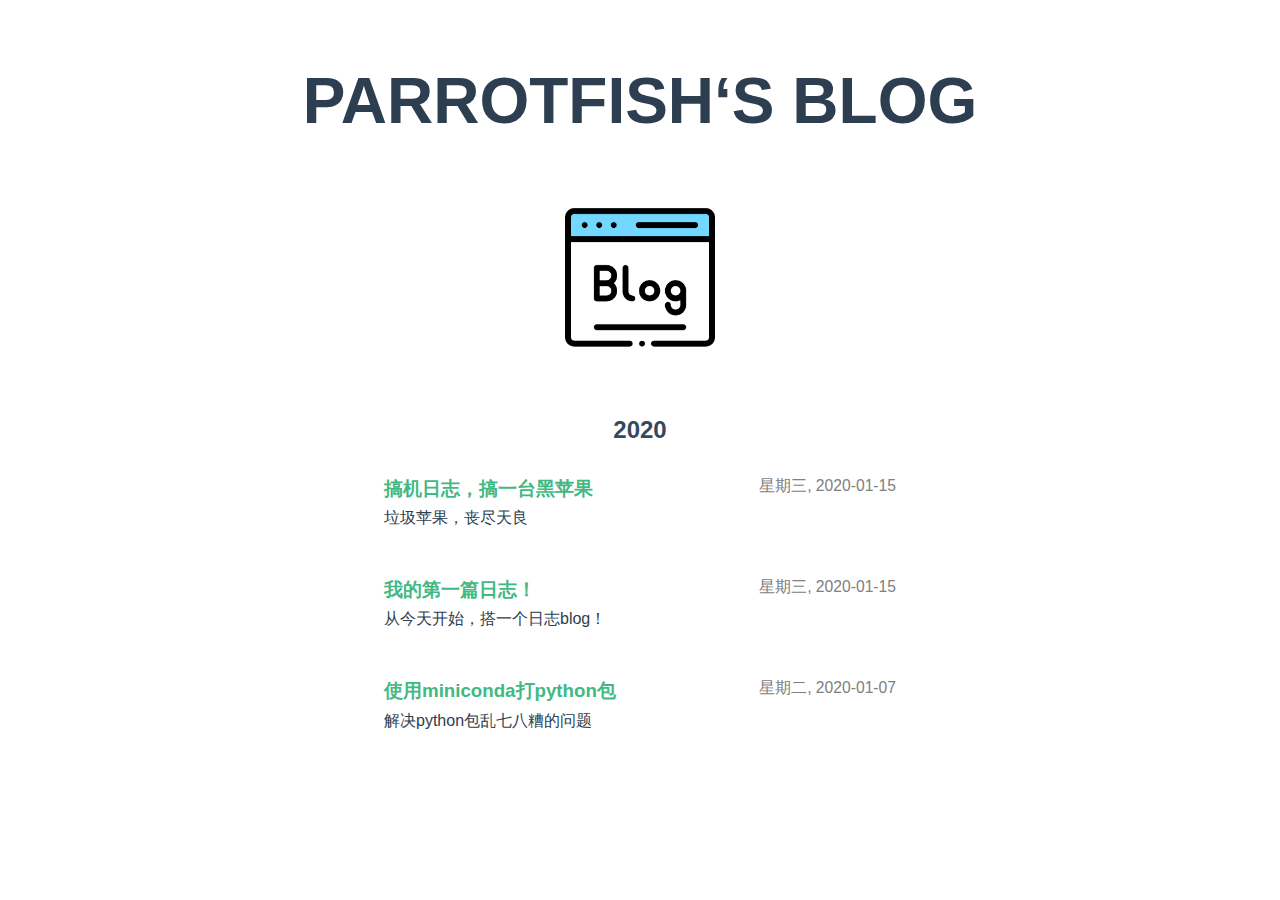
==== index.html @ 644342bc "2020年 1月15日 星期三 17时35分19秒 CST" ====
<!DOCTYPE html><html lang=en><head><meta charset=utf-8><meta http-equiv=X-UA-Compatible content="IE=edge"><meta name=viewport content="width=device-width,initial-scale=1"><link rel=icon href=/blog.ico><title>Parrotfish's Blog</title><link href=/css/chunk-c985d346.db55e287.css rel=prefetch><link href=/js/chunk-2d0c7ce7.fc2d3942.js rel=prefetch><link href=/js/chunk-2d0dd82c.a249e548.js rel=prefetch><link href=/js/chunk-2d0e883d.da843489.js rel=prefetch><link href=/js/chunk-2d21d51d.690c764e.js rel=prefetch><link href=/js/chunk-2d221893.ebcb8c71.js rel=prefetch><link href=/js/chunk-c985d346.768cdbd0.js rel=prefetch><link href=/css/app.f388568f.css rel=preload as=style><link href=/js/app.3af78e24.js rel=preload as=script><link href=/js/chunk-vendors.b407d547.js rel=preload as=script><link href=/css/app.f388568f.css rel=stylesheet></head><body><noscript><strong>We're sorry but Parrotfish's Blog doesn't work properly without JavaScript enabled. Please enable it to continue.</strong></noscript><div id=app></div><script src=/js/chunk-vendors.b407d547.js></script><script src=/js/app.3af78e24.js></script></body></html>
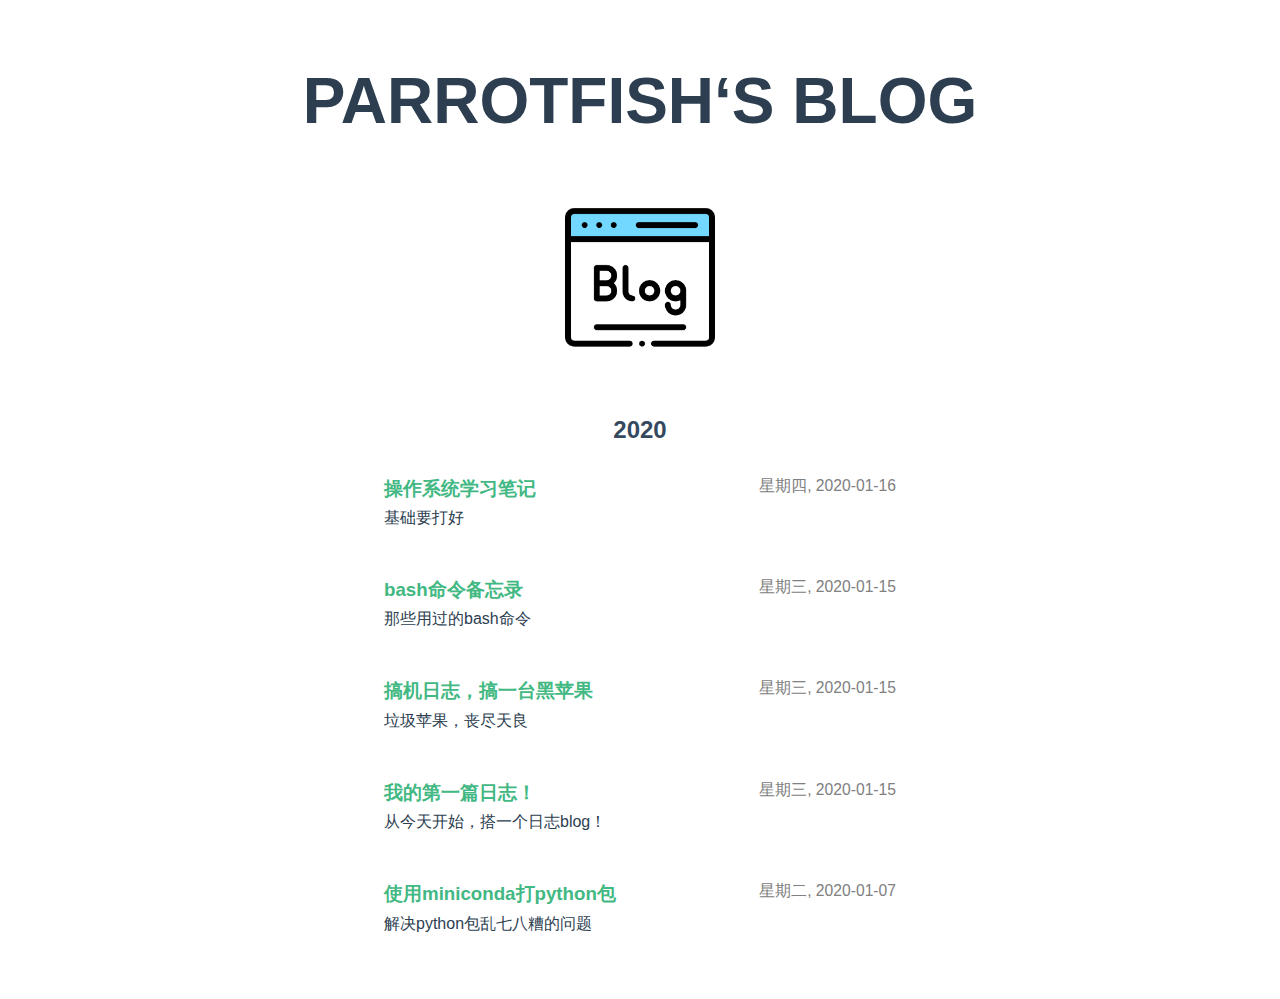
==== commit 71994682: "2020年 1月17日 星期五 17时14分49秒 CST" ====
--- a/index.html
+++ b/index.html
@@ -1 +1 @@
-<!DOCTYPE html><html lang=en><head><meta charset=utf-8><meta http-equiv=X-UA-Compatible content="IE=edge"><meta name=viewport content="width=device-width,initial-scale=1"><link rel=icon href=/blog.ico><title>Parrotfish's Blog</title><link href=/css/chunk-c985d346.db55e287.css rel=prefetch><link href=/js/chunk-2d0c7ce7.fc2d3942.js rel=prefetch><link href=/js/chunk-2d0dd82c.a249e548.js rel=prefetch><link href=/js/chunk-2d0e883d.da843489.js rel=prefetch><link href=/js/chunk-2d21d51d.690c764e.js rel=prefetch><link href=/js/chunk-2d221893.ebcb8c71.js rel=prefetch><link href=/js/chunk-c985d346.768cdbd0.js rel=prefetch><link href=/css/app.f388568f.css rel=preload as=style><link href=/js/app.3af78e24.js rel=preload as=script><link href=/js/chunk-vendors.b407d547.js rel=preload as=script><link href=/css/app.f388568f.css rel=stylesheet></head><body><noscript><strong>We're sorry but Parrotfish's Blog doesn't work properly without JavaScript enabled. Please enable it to continue.</strong></noscript><div id=app></div><script src=/js/chunk-vendors.b407d547.js></script><script src=/js/app.3af78e24.js></script></body></html>+<!DOCTYPE html><html lang=en><head><meta charset=utf-8><meta http-equiv=X-UA-Compatible content="IE=edge"><meta name=viewport content="width=device-width,initial-scale=1"><link rel=icon href=/blog.ico><title>Parrotfish's Blog</title><link href=/css/chunk-2e3caaec.80859327.css rel=prefetch><link href=/js/chunk-2d0a3547.c153146a.js rel=prefetch><link href=/js/chunk-2d0a3715.0d977778.js rel=prefetch><link href=/js/chunk-2d0b6850.1d497f29.js rel=prefetch><link href=/js/chunk-2d0dd82c.a249e548.js rel=prefetch><link href=/js/chunk-2d0e883d.da843489.js rel=prefetch><link href=/js/chunk-2d0e8fd4.905d0493.js rel=prefetch><link href=/js/chunk-2d0e9366.ab9376ed.js rel=prefetch><link href=/js/chunk-2d207bd4.ec9c6afd.js rel=prefetch><link href=/js/chunk-2e3caaec.8a81c3ec.js rel=prefetch><link href=/css/app.b6dd8974.css rel=preload as=style><link href=/js/app.1786181a.js rel=preload as=script><link href=/js/chunk-vendors.b407d547.js rel=preload as=script><link href=/css/app.b6dd8974.css rel=stylesheet></head><body><noscript><strong>We're sorry but Parrotfish's Blog doesn't work properly without JavaScript enabled. Please enable it to continue.</strong></noscript><div id=app></div><script src=/js/chunk-vendors.b407d547.js></script><script src=/js/app.1786181a.js></script></body></html>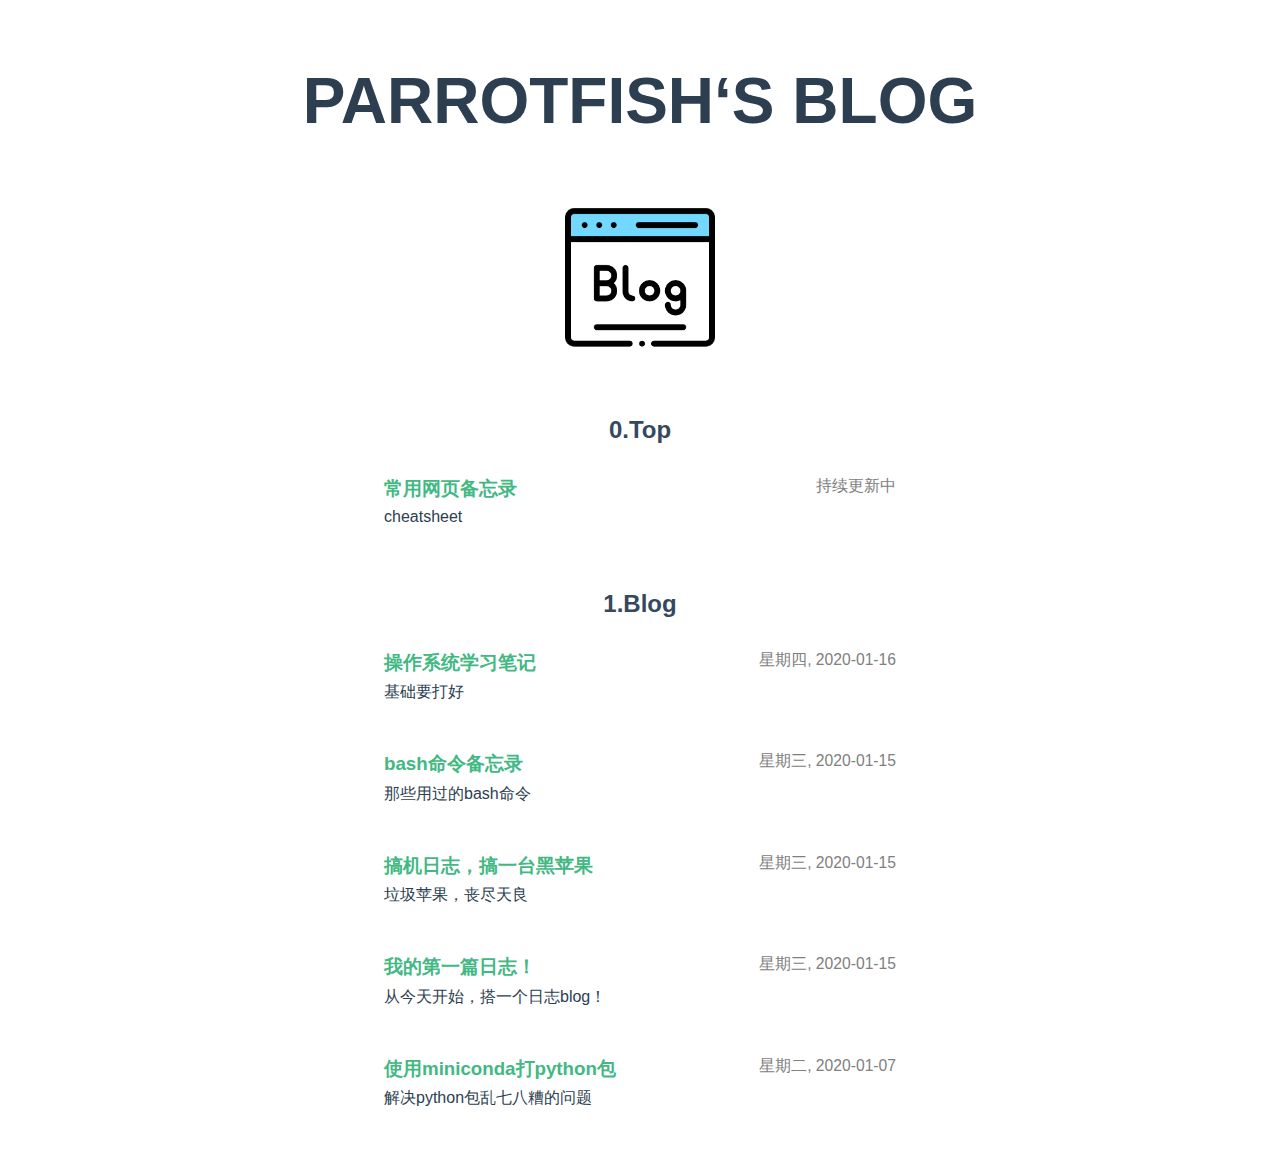
==== commit 4379cc93: "2020年 2月25日 星期二 12时33分52秒 CST" ====
--- a/index.html
+++ b/index.html
@@ -1 +1 @@
-<!DOCTYPE html><html lang=en><head><meta charset=utf-8><meta http-equiv=X-UA-Compatible content="IE=edge"><meta name=viewport content="width=device-width,initial-scale=1"><link rel=icon href=/blog.ico><title>Parrotfish's Blog</title><link href=/css/chunk-2e3caaec.80859327.css rel=prefetch><link href=/js/chunk-2d0a3547.c153146a.js rel=prefetch><link href=/js/chunk-2d0a3715.0d977778.js rel=prefetch><link href=/js/chunk-2d0b6850.1d497f29.js rel=prefetch><link href=/js/chunk-2d0dd82c.a249e548.js rel=prefetch><link href=/js/chunk-2d0e883d.da843489.js rel=prefetch><link href=/js/chunk-2d0e8fd4.905d0493.js rel=prefetch><link href=/js/chunk-2d0e9366.ab9376ed.js rel=prefetch><link href=/js/chunk-2d207bd4.ec9c6afd.js rel=prefetch><link href=/js/chunk-2e3caaec.8a81c3ec.js rel=prefetch><link href=/css/app.b6dd8974.css rel=preload as=style><link href=/js/app.1786181a.js rel=preload as=script><link href=/js/chunk-vendors.b407d547.js rel=preload as=script><link href=/css/app.b6dd8974.css rel=stylesheet></head><body><noscript><strong>We're sorry but Parrotfish's Blog doesn't work properly without JavaScript enabled. Please enable it to continue.</strong></noscript><div id=app></div><script src=/js/chunk-vendors.b407d547.js></script><script src=/js/app.1786181a.js></script></body></html>+<!DOCTYPE html><html lang=en><head><meta charset=utf-8><meta http-equiv=X-UA-Compatible content="IE=edge"><meta name=viewport content="width=device-width,initial-scale=1"><link rel=icon href=/blog.ico><title>Parrotfish's Blog</title><link href=/css/chunk-2e3caaec.80859327.css rel=prefetch><link href=/js/chunk-2d0af2a9.95899ca1.js rel=prefetch><link href=/js/chunk-2d0bd5d6.354a88e6.js rel=prefetch><link href=/js/chunk-2d0c53d8.cb859688.js rel=prefetch><link href=/js/chunk-2d0cf90f.548b7e4c.js rel=prefetch><link href=/js/chunk-2d0d5c0e.e6b2249a.js rel=prefetch><link href=/js/chunk-2d0d8038.ad37e438.js rel=prefetch><link href=/js/chunk-2d0dd82c.a249e548.js rel=prefetch><link href=/js/chunk-2d0e23a2.7f76529d.js rel=prefetch><link href=/js/chunk-2d20746e.0d3d5aa2.js rel=prefetch><link href=/js/chunk-2d2102f9.c8008d45.js rel=prefetch><link href=/js/chunk-2d212f3a.b4bd2587.js rel=prefetch><link href=/js/chunk-2d2244a7.a4195b71.js rel=prefetch><link href=/js/chunk-2e3caaec.8a81c3ec.js rel=prefetch><link href=/css/app.8a4755d4.css rel=preload as=style><link href=/js/app.607c4315.js rel=preload as=script><link href=/js/chunk-vendors.b407d547.js rel=preload as=script><link href=/css/app.8a4755d4.css rel=stylesheet></head><body><noscript><strong>We're sorry but Parrotfish's Blog doesn't work properly without JavaScript enabled. Please enable it to continue.</strong></noscript><div id=app></div><script src=/js/chunk-vendors.b407d547.js></script><script src=/js/app.607c4315.js></script></body></html>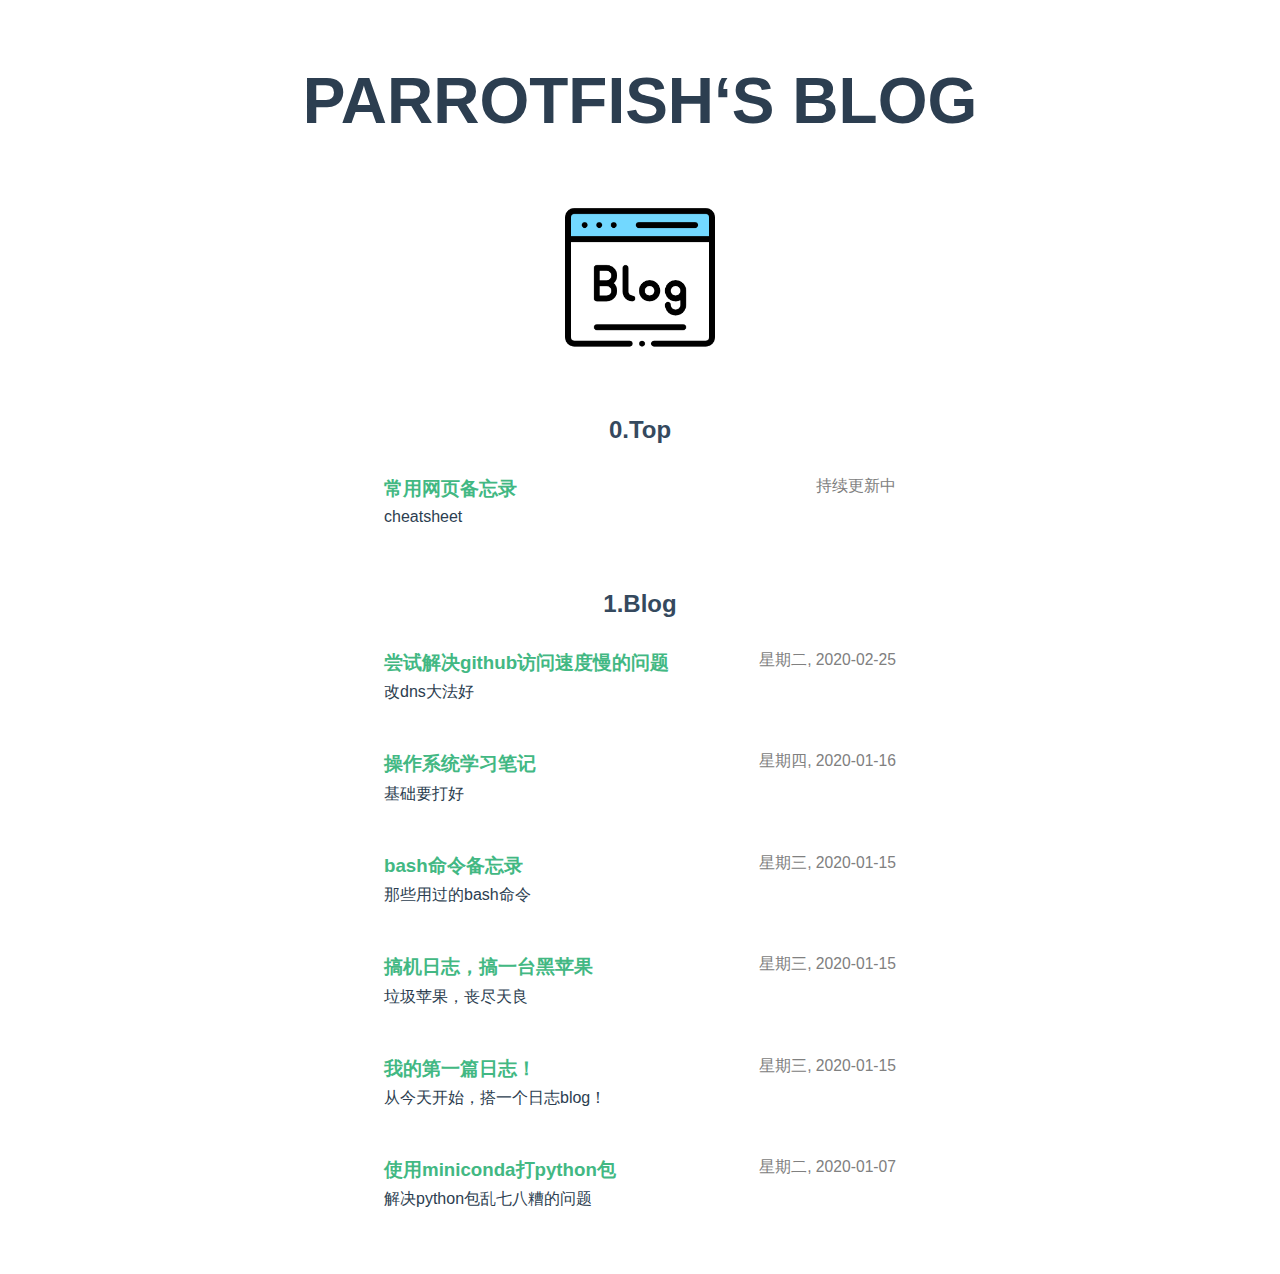
==== commit b1c35793: "2020年 2月25日 星期二 18时27分55秒 CST" ====
--- a/index.html
+++ b/index.html
@@ -1 +1 @@
-<!DOCTYPE html><html lang=en><head><meta charset=utf-8><meta http-equiv=X-UA-Compatible content="IE=edge"><meta name=viewport content="width=device-width,initial-scale=1"><link rel=icon href=/blog.ico><title>Parrotfish's Blog</title><link href=/css/chunk-2e3caaec.80859327.css rel=prefetch><link href=/js/chunk-2d0af2a9.95899ca1.js rel=prefetch><link href=/js/chunk-2d0bd5d6.354a88e6.js rel=prefetch><link href=/js/chunk-2d0c53d8.cb859688.js rel=prefetch><link href=/js/chunk-2d0cf90f.548b7e4c.js rel=prefetch><link href=/js/chunk-2d0d5c0e.e6b2249a.js rel=prefetch><link href=/js/chunk-2d0d8038.ad37e438.js rel=prefetch><link href=/js/chunk-2d0dd82c.a249e548.js rel=prefetch><link href=/js/chunk-2d0e23a2.7f76529d.js rel=prefetch><link href=/js/chunk-2d20746e.0d3d5aa2.js rel=prefetch><link href=/js/chunk-2d2102f9.c8008d45.js rel=prefetch><link href=/js/chunk-2d212f3a.b4bd2587.js rel=prefetch><link href=/js/chunk-2d2244a7.a4195b71.js rel=prefetch><link href=/js/chunk-2e3caaec.8a81c3ec.js rel=prefetch><link href=/css/app.8a4755d4.css rel=preload as=style><link href=/js/app.607c4315.js rel=preload as=script><link href=/js/chunk-vendors.b407d547.js rel=preload as=script><link href=/css/app.8a4755d4.css rel=stylesheet></head><body><noscript><strong>We're sorry but Parrotfish's Blog doesn't work properly without JavaScript enabled. Please enable it to continue.</strong></noscript><div id=app></div><script src=/js/chunk-vendors.b407d547.js></script><script src=/js/app.607c4315.js></script></body></html>+<!DOCTYPE html><html lang=en><head><meta charset=utf-8><meta http-equiv=X-UA-Compatible content="IE=edge"><meta name=viewport content="width=device-width,initial-scale=1"><link rel=icon href=/blog.ico><title>Parrotfish's Blog</title><link href=/css/chunk-2e3caaec.80859327.css rel=prefetch><link href=/js/chunk-2d0af2a9.95899ca1.js rel=prefetch><link href=/js/chunk-2d0bd5d6.7a588ad7.js rel=prefetch><link href=/js/chunk-2d0c53d8.cb859688.js rel=prefetch><link href=/js/chunk-2d0cf90f.548b7e4c.js rel=prefetch><link href=/js/chunk-2d0d5c0e.e6b2249a.js rel=prefetch><link href=/js/chunk-2d0d8038.ad37e438.js rel=prefetch><link href=/js/chunk-2d0dd82c.a249e548.js rel=prefetch><link href=/js/chunk-2d0e23a2.7f76529d.js rel=prefetch><link href=/js/chunk-2d20746e.0d3d5aa2.js rel=prefetch><link href=/js/chunk-2d2102f9.c8008d45.js rel=prefetch><link href=/js/chunk-2d21083e.15603641.js rel=prefetch><link href=/js/chunk-2d212f3a.b4bd2587.js rel=prefetch><link href=/js/chunk-2d2244a7.a4195b71.js rel=prefetch><link href=/js/chunk-2e3caaec.8a81c3ec.js rel=prefetch><link href=/css/app.8a4755d4.css rel=preload as=style><link href=/js/app.3b9f2fc5.js rel=preload as=script><link href=/js/chunk-vendors.b407d547.js rel=preload as=script><link href=/css/app.8a4755d4.css rel=stylesheet></head><body><noscript><strong>We're sorry but Parrotfish's Blog doesn't work properly without JavaScript enabled. Please enable it to continue.</strong></noscript><div id=app></div><script src=/js/chunk-vendors.b407d547.js></script><script src=/js/app.3b9f2fc5.js></script></body></html>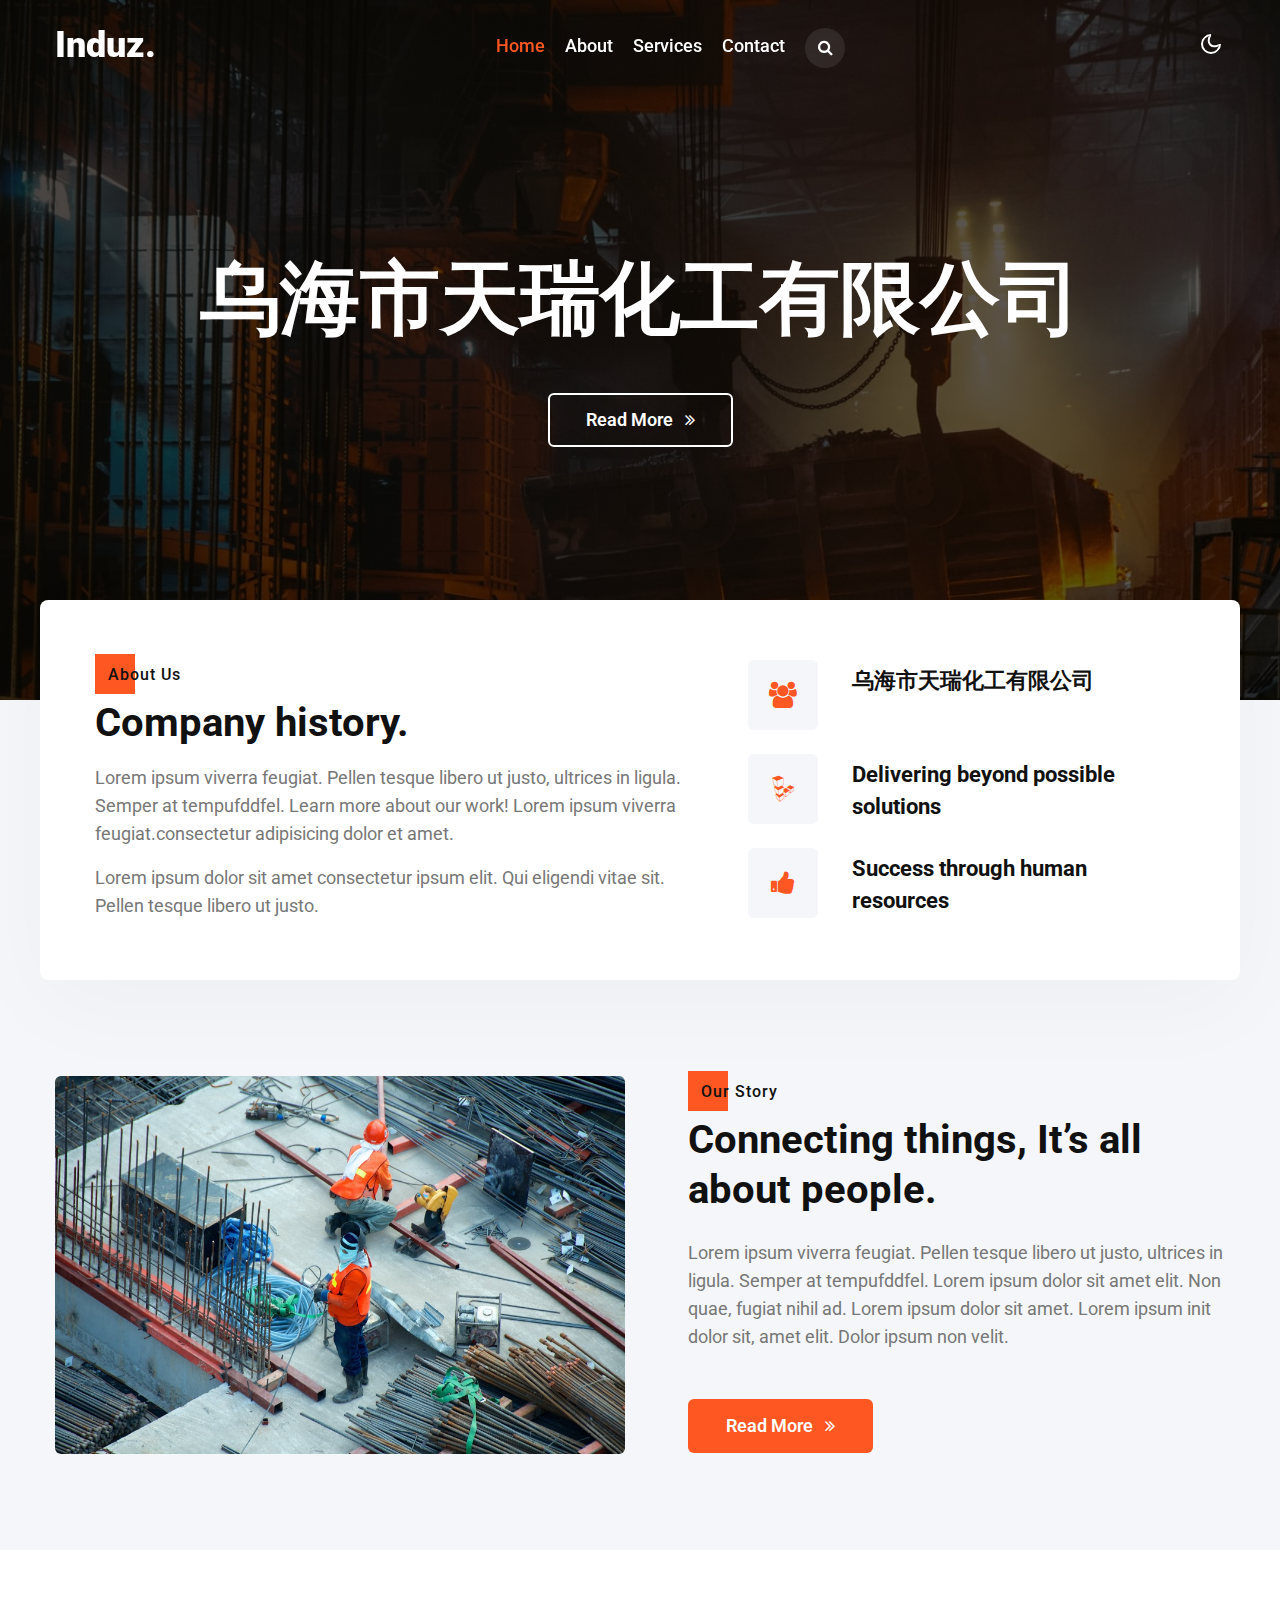
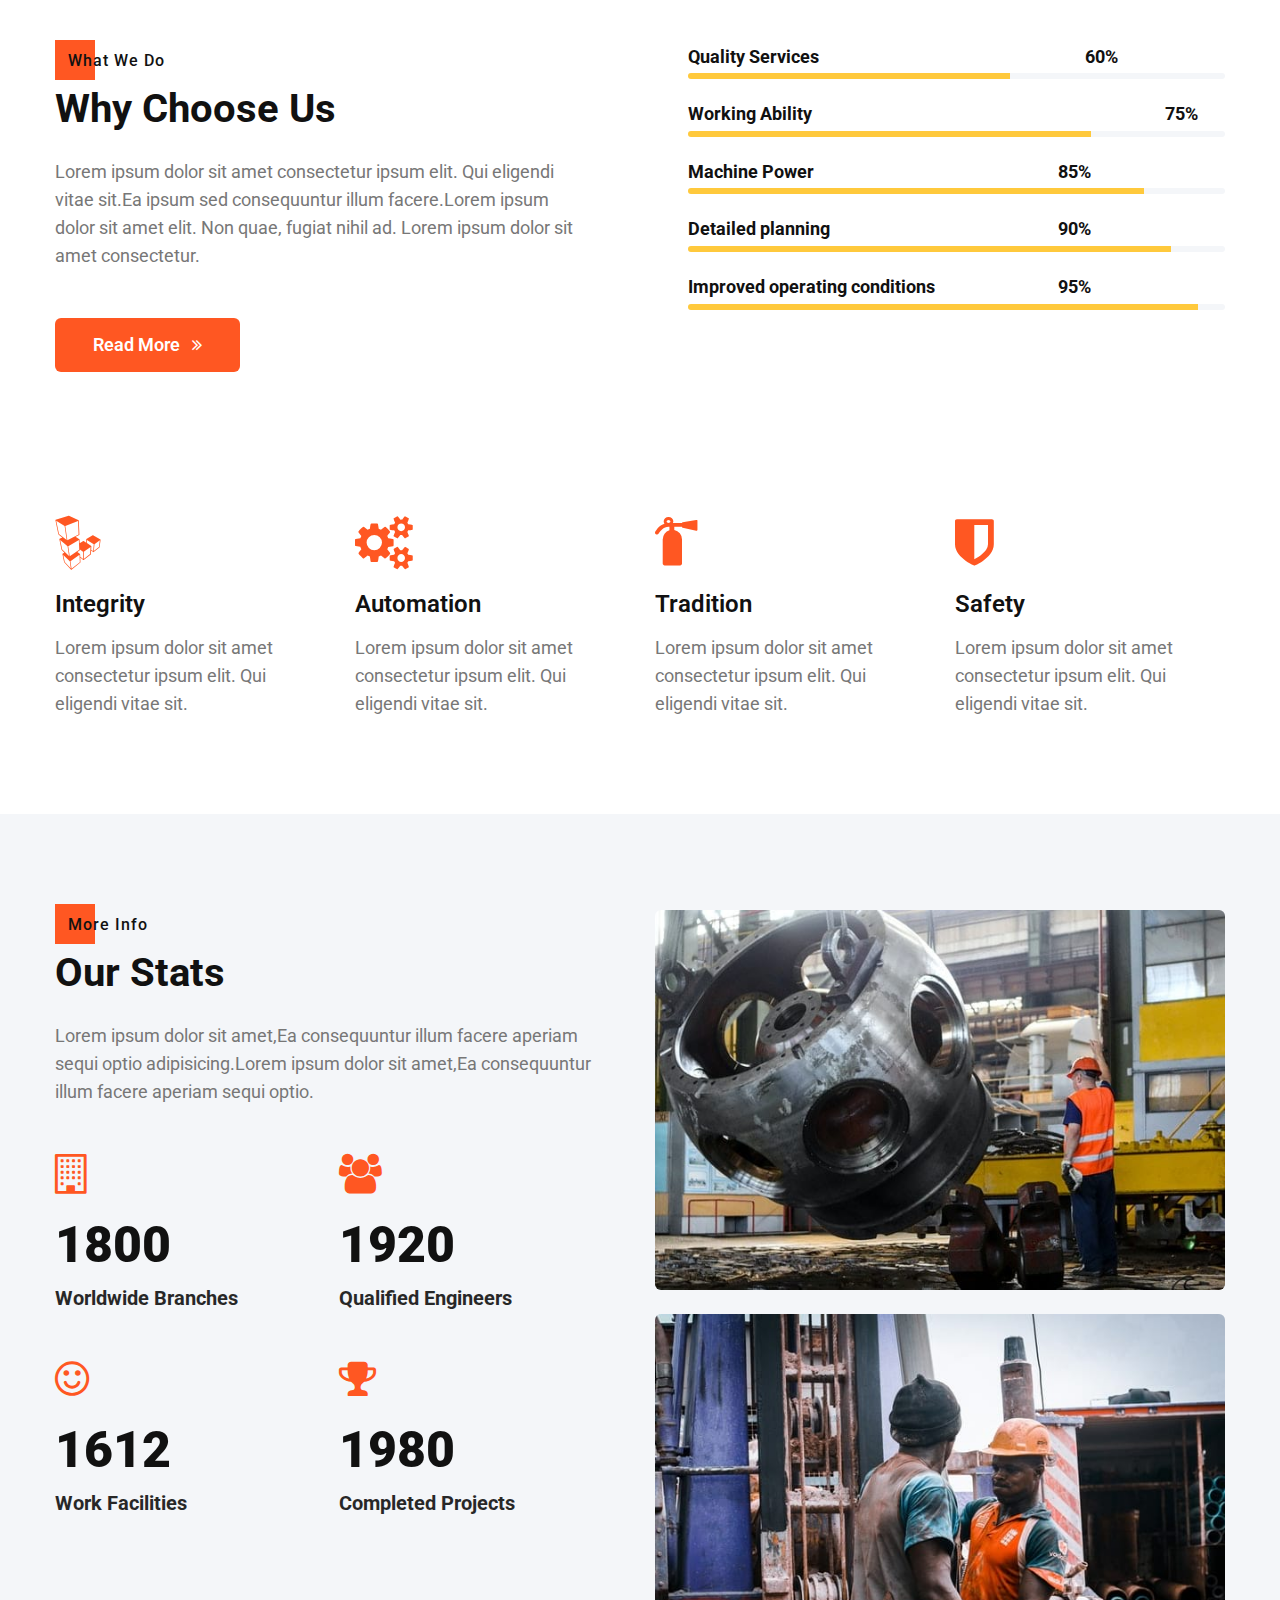
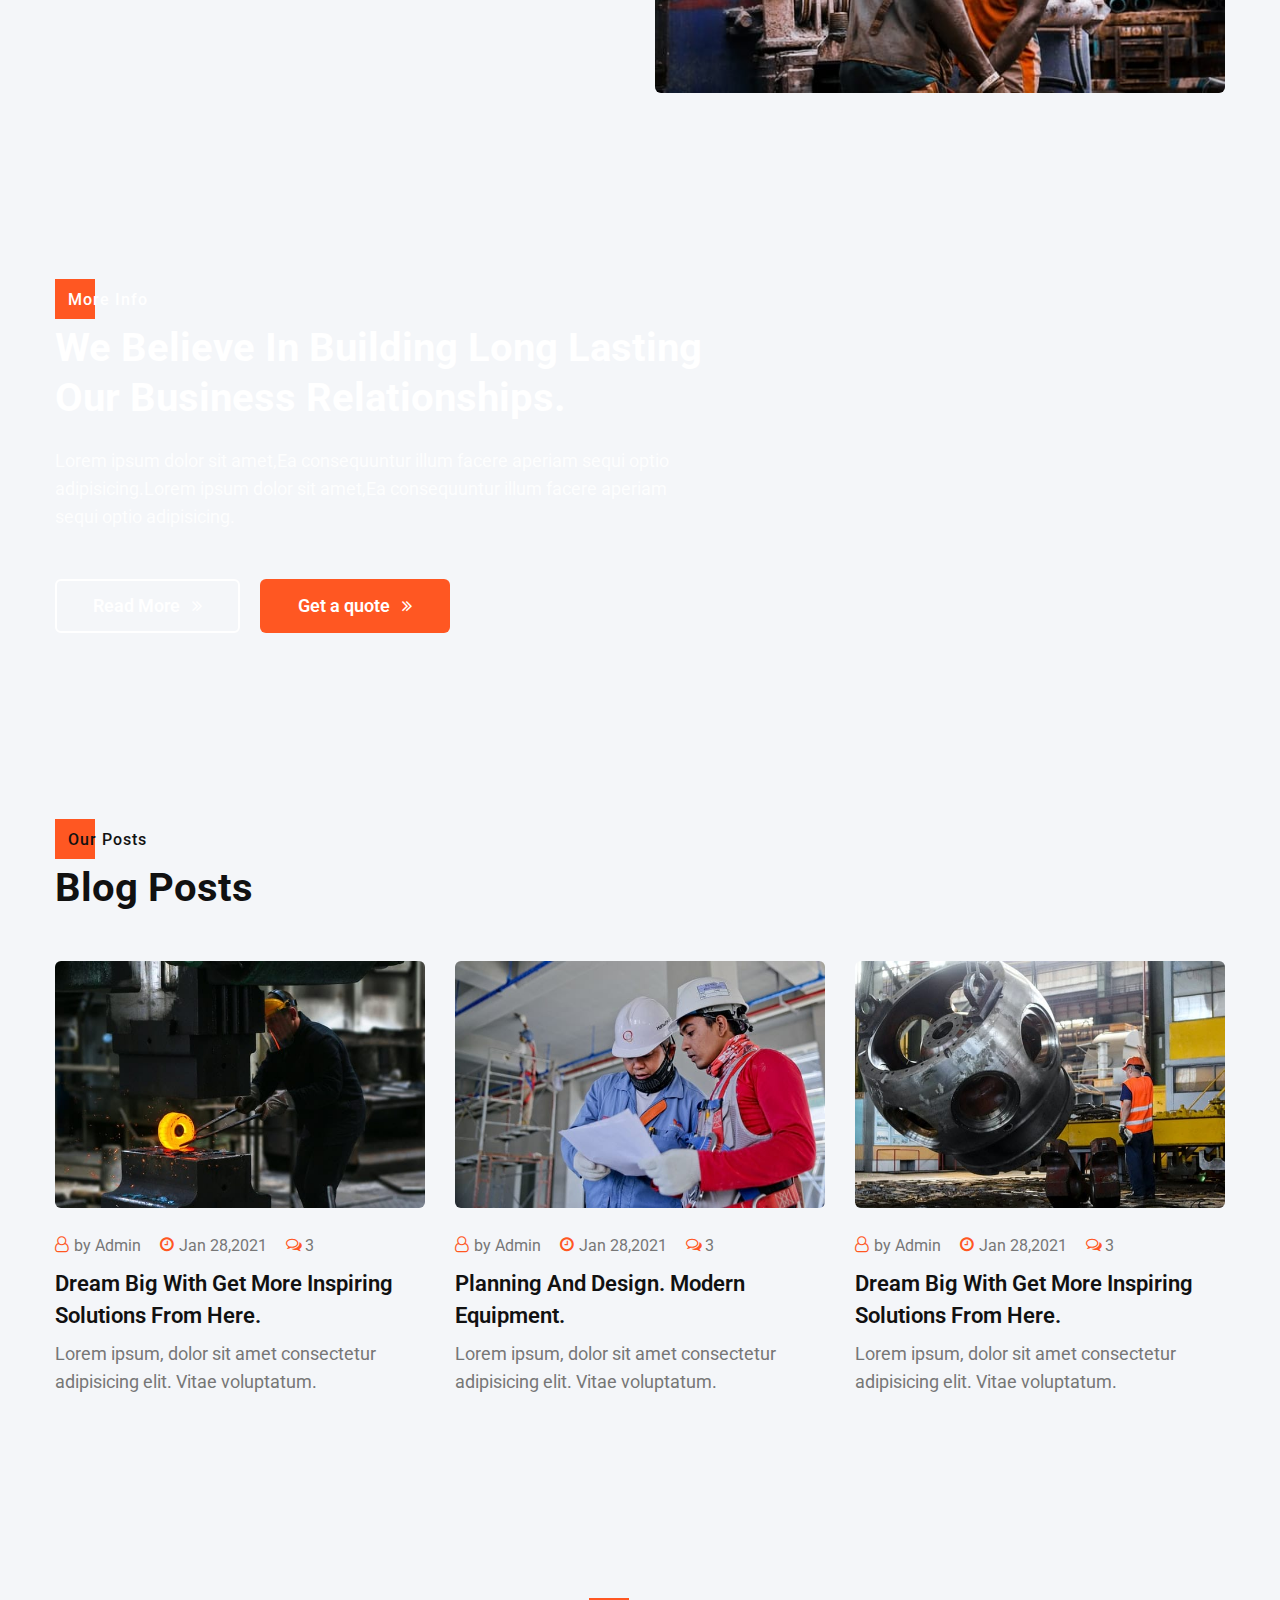
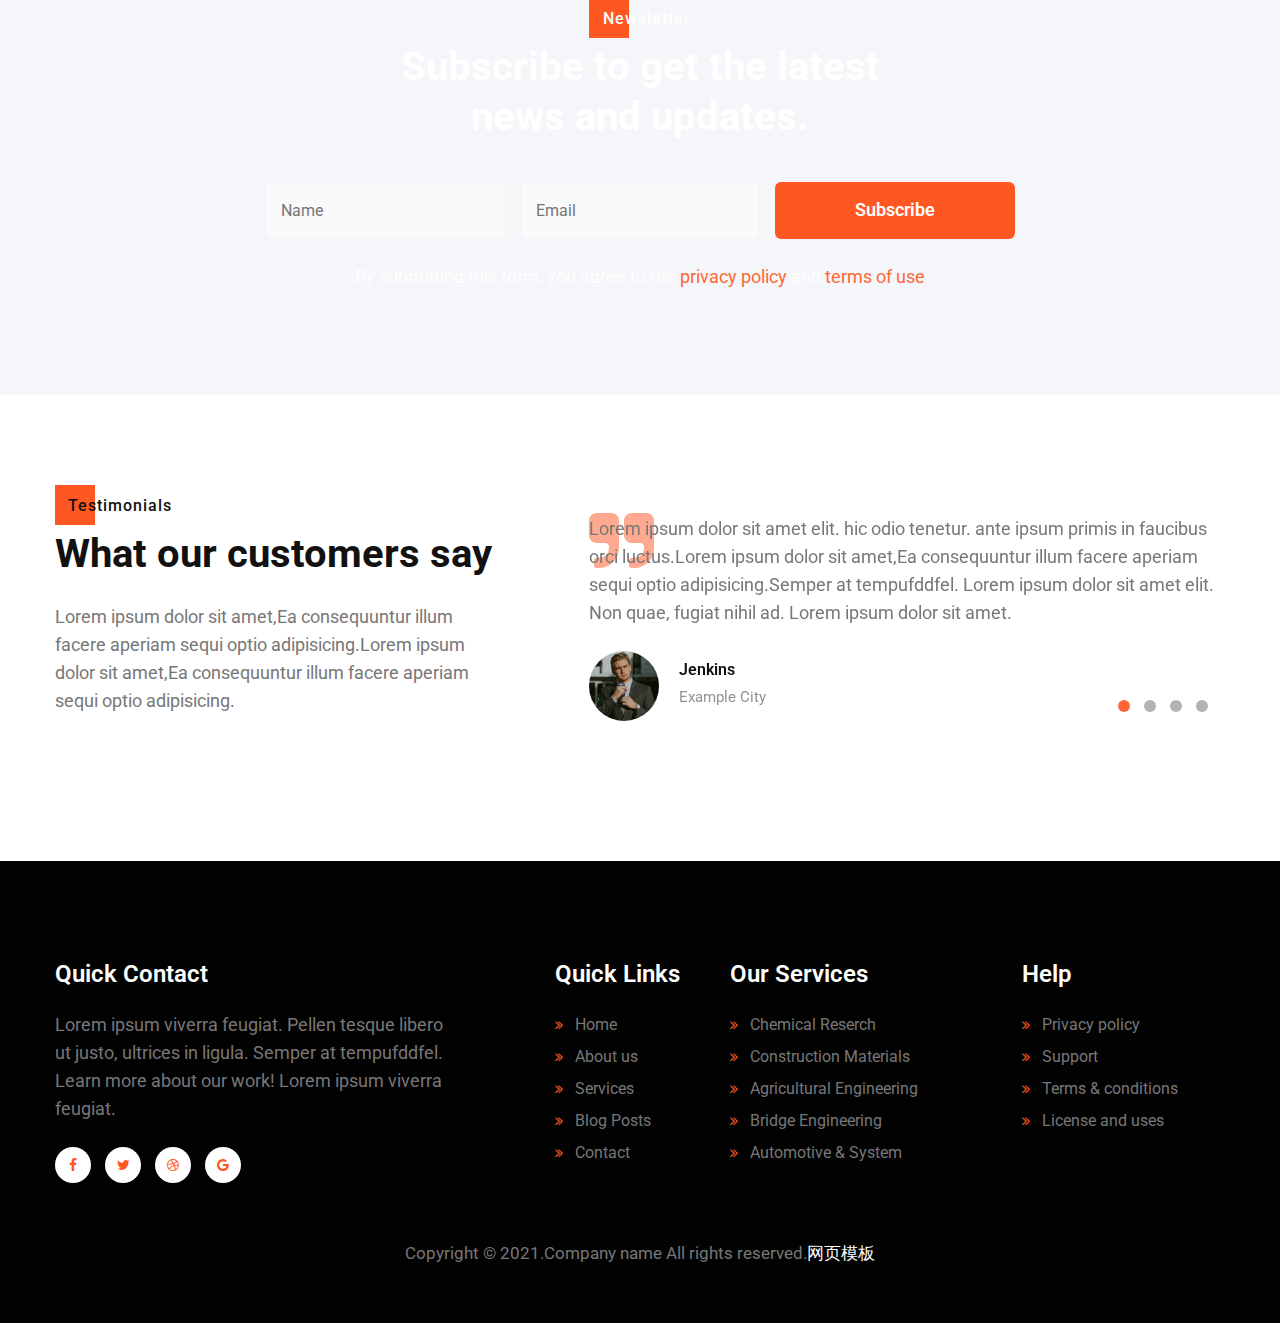
==== commit 79930643: "change to company's into" ====
--- a/index.html
+++ b/index.html
@@ -1 +1,800 @@
-<!DOCTYPE html><html lang=en><head><meta charset=utf-8><meta http-equiv=X-UA-Compatible content="IE=edge"><meta name=viewport content="width=device-width,initial-scale=1"><link rel=icon href=/blog.ico><title>Parrotfish's Blog</title><link href=/css/chunk-2e3caaec.80859327.css rel=prefetch><link href=/js/chunk-2d0af2a9.95899ca1.js rel=prefetch><link href=/js/chunk-2d0bd5d6.7a588ad7.js rel=prefetch><link href=/js/chunk-2d0c53d8.cb859688.js rel=prefetch><link href=/js/chunk-2d0cf90f.548b7e4c.js rel=prefetch><link href=/js/chunk-2d0d5c0e.e6b2249a.js rel=prefetch><link href=/js/chunk-2d0d8038.ad37e438.js rel=prefetch><link href=/js/chunk-2d0dd82c.a249e548.js rel=prefetch><link href=/js/chunk-2d0e23a2.7f76529d.js rel=prefetch><link href=/js/chunk-2d20746e.0d3d5aa2.js rel=prefetch><link href=/js/chunk-2d2102f9.c8008d45.js rel=prefetch><link href=/js/chunk-2d21083e.15603641.js rel=prefetch><link href=/js/chunk-2d212f3a.b4bd2587.js rel=prefetch><link href=/js/chunk-2d2244a7.a4195b71.js rel=prefetch><link href=/js/chunk-2e3caaec.8a81c3ec.js rel=prefetch><link href=/css/app.8a4755d4.css rel=preload as=style><link href=/js/app.3b9f2fc5.js rel=preload as=script><link href=/js/chunk-vendors.b407d547.js rel=preload as=script><link href=/css/app.8a4755d4.css rel=stylesheet></head><body><noscript><strong>We're sorry but Parrotfish's Blog doesn't work properly without JavaScript enabled. Please enable it to continue.</strong></noscript><div id=app></div><script src=/js/chunk-vendors.b407d547.js></script><script src=/js/app.3b9f2fc5.js></script></body></html>+<!doctype html>
+<html lang="zxx">
+
+<head>
+  <!-- Required meta tags -->
+  <meta charset="utf-8">
+  <meta name="viewport" content="width=device-width, initial-scale=1, shrink-to-fit=no">
+  <meta name="keywords"
+    content="Induz Responsive web template, Bootstrap Web Templates, Android Compatible web template, Smartphone Compatible web template, free webdesigns for Nokia, Samsung, LG, SonyEricsson, Motorola web design" />
+  <title>Induz an Industrial Category Bootstrap Responsive Web Template | Home</title>
+  <link href="http://fonts.googleapis.com/css2?family=Roboto:ital,wght@0,400;0,500;0,700;0,900;1,400&display=swap"
+    rel="stylesheet">
+  <!-- Template CSS -->
+  <link rel="stylesheet" href="assets/css/style-starter.css">
+</head>
+
+<body>
+  <div class="header-w3l">
+    <!--header-->
+    <header id="site-header" class="header-w3l fixed-top">
+      <div class="container">
+        <nav class="navbar navbar-expand-lg stroke">
+          <a class="navbar-brand" href="index.html">
+            Induz.
+          </a>
+          <!-- if logo is image enable this   
+            <a class="navbar-brand" href="#index.html">
+                <img src="image-path" alt="Your logo" title="Your logo" style="height:35px;" />
+            </a> -->
+          <button class="navbar-toggler  collapsed bg-gradient" type="button" data-toggle="collapse"
+            data-target="#navbarTogglerDemo02" aria-controls="navbarTogglerDemo02" aria-expanded="false"
+            aria-label="Toggle navigation">
+            <span class="navbar-toggler-icon fa icon-expand fa-bars"></span>
+            <span class="navbar-toggler-icon fa icon-close fa-times"></span>
+            </span>
+          </button>
+
+          <div class="collapse navbar-collapse" id="navbarTogglerDemo02">
+            <ul class="navbar-nav mx-lg-auto">
+              <li class="nav-item active">
+                <a class="nav-link" href="index.html">Home</a>
+              </li>
+              <li class="nav-item">
+                <a class="nav-link" href="about.html">About</a>
+              </li>
+              <li class="nav-item">
+                <a class="nav-link" href="services.html">Services</a>
+              </li>
+             
+              <li class="nav-item">
+                <a class="nav-link" href="contact.html">Contact</a>
+              </li>
+              <li class="nav-item mr-lg-3 mr-4" title="Search"><a href="#search" class="search-btn">
+                  <span class="fa fa-search" aria-hidden="true"></span></a></li>
+              <!--/search-right-->
+              <!-- search popup -->
+              <div id="search" class="pop-overlay">
+                <div class="popup">
+                  <form action="#" method="GET" class="w3l-hnyform d-sm-flex">
+                    <input type="search" placeholder="Search.." name="search" required="required" autofocus>
+                    <button type="submit">Search</button>
+                    <a class="close" href="#url">&times;</a>
+                  </form>
+                </div>
+              </div>
+              <!-- /search popup -->
+              <!--//search-right-->
+
+            </ul>
+
+          </div>
+          <!-- toggle switch for light and dark theme -->
+          <div class="mobile-position">
+            <nav class="navigation">
+              <div class="theme-switch-wrapper">
+                <label class="theme-switch" for="checkbox">
+                  <input type="checkbox" id="checkbox">
+                  <div class="mode-container">
+                    <i class="gg-sun"></i>
+                    <i class="gg-moon"></i>
+                  </div>
+                </label>
+              </div>
+            </nav>
+          </div>
+          <!-- //toggle switch for light and dark theme -->
+        </nav>
+      </div>
+    </header>
+  </div>
+  <!-- //header -->
+  <!--/w3l-banner-content-->
+  <div class="banner-w3l-main">
+    <div class="w3l-banner-content">
+      <div class="container">
+        <div class="bannerhny-info text-center">
+          <h3 class="">乌海市天瑞化工有限公司</h3>
+          <a class="btn btn-style btn-white mt-sm-5 mt-4" href="about.html">
+            Read More <span class="fa fa-angle-double-right ml-2" aria-hidden="true"></span></a>
+        </div>
+      </div>
+    </div>
+
+  </div>
+  <!--//w3l-banner-content-->
+  <!--/w3l-upper-sec-->
+  <section class="w3l-upper-sec">
+    <div class="container">
+      <div class="row upper-sec-grids">
+        <div class="col-lg-7 upper-sec-grids-left pr-lg-5">
+          <h6 class="title-subhny mb-2"><span>About Us</span></h6>
+          <h3 class="title-w3l mb-3">Company history.</h3>
+          <p class="mb-3">Lorem ipsum viverra feugiat. Pellen tesque libero ut justo, ultrices in ligula. Semper at
+            tempufddfel. Learn more about our work! Lorem ipsum viverra feugiat.consectetur adipisicing dolor et amet.
+          </p>
+          <p>Lorem ipsum dolor sit amet consectetur ipsum elit. Qui eligendi vitae sit. Pellen tesque libero ut justo.
+          </p>
+        </div>
+        <div class="col-lg-5 upper-sec-grids-right mt-lg-0 mt-5">
+
+          <div class="upper-wrap-grid mb-4">
+            <div class="upper-icon">
+              <span class="fa fa-users"></span>
+            </div>
+            <div class="upper-info">
+              <h4><a href="#url"> 乌海市天瑞化工有限公司</a></h4>
+            </div>
+          </div>
+          <div class="upper-wrap-grid mb-4">
+            <div class="upper-icon">
+              <span class="fa fa-linode"></span>
+            </div>
+            <div class="upper-info">
+              <h4><a href="#url">Delivering beyond possible solutions</a></h4>
+            </div>
+          </div>
+          <div class="upper-wrap-grid">
+            <div class="upper-icon">
+              <span class="fa fa-thumbs-up"></span>
+            </div>
+            <div class="upper-info">
+              <h4><a href="#url">Success through
+                  human resources</a></h4>
+            </div>
+          </div>
+
+        </div>
+      </div>
+    </div>
+  </section>
+  <!-- //w3l-upper-sec-->
+  <section class="w3l-index3 py-5" id="about">
+    <div class="container py-lg-5 py-md-3">
+      <div class="row">
+        <div class="col-lg-6">
+          <div class="position-relative">
+            <img src="assets/images/g1.jpg" alt="" class="radius-image img-fluid">
+          </div>
+        </div>
+        <div class="col-lg-6 mt-lg-0 mt-5 align-self pl-lg-5">
+          <h6 class="title-subhny mb-2"><span>Our Story</span></h6>
+          <h3 class="title-w3l mx-0">Connecting things,
+            It’s all about people.</h3>
+          <p class="mt-md-4 mt-3">Lorem ipsum viverra feugiat. Pellen tesque libero ut justo,
+            ultrices in ligula. Semper at tempufddfel. Lorem ipsum dolor sit amet
+            elit. Non quae, fugiat nihil ad. Lorem ipsum dolor sit amet. Lorem ipsum init
+            dolor sit, amet elit. Dolor ipsum non velit.</p>
+          <a class="btn btn-style btn-primary mt-sm-5 mt-4" href="about.html"> Read More <span
+              class="fa fa-angle-double-right ml-2" aria-hidden="true"></span></a>
+        </div>
+
+      </div>
+    </div>
+  </section>
+  <!--/w3l-content-1-->
+  <div class="w3l-content-1 w3l-progressblock py-5">
+    <div class="container py-lg-5 py-md-4 py-2">
+      <div class="row w3l-content-inf">
+        <div class="col-lg-6 w3l-content-left">
+          <h6 class="title-subhny mb-2"><span>What We Do</span></h6>
+          <h3 class="title-w3l mb-4">Why Choose Us</h3>
+          <p class="para-sub pr-lg-5 mt-md-4 mt-3 mx-auto">Lorem ipsum dolor sit amet consectetur ipsum elit. Qui
+            eligendi
+            vitae sit.Ea
+            ipsum sed consequuntur illum facere.Lorem ipsum dolor sit amet elit. Non quae, fugiat nihil ad. Lorem ipsum
+            dolor sit amet consectetur.
+          </p>
+          <a class="btn btn-style btn-outline-light mt-sm-5 mt-4 mr-2" href="about.html">
+            Read More <span class="fa fa-angle-double-right ml-2" aria-hidden="true"></span></a>
+        </div>
+        <div class="col-lg-6 w3l-content-right pl-lg-5 mt-lg-0 mt-5">
+          <div class="progress-info info1 mb-4">
+            <h6 class="progress-tittle">Quality Services <span class="">60%</span></h6>
+            <div class="progress">
+              <div class="progress-bar progress-bar-striped" role="progressbar" style="width:60%" aria-valuenow="90"
+                aria-valuemin="0" aria-valuemax="100">
+              </div>
+            </div>
+          </div>
+          <div class="progress-info info2 mb-4">
+            <h6 class="progress-tittle">Working Ability <span class="">75%</span>
+            </h6>
+            <div class="progress">
+              <div class="progress-bar progress-bar-striped" role="progressbar" style="width:75%" aria-valuenow="95"
+                aria-valuemin="0" aria-valuemax="100">
+              </div>
+            </div>
+          </div>
+          <div class="progress-info info3 mb-4">
+            <h6 class="progress-tittle">Machine Power <span class="">85%</span></h6>
+            <div class="progress">
+              <div class="progress-bar progress-bar-striped" role="progressbar" style="width:85%" aria-valuenow="95"
+                aria-valuemin="0" aria-valuemax="100">
+              </div>
+            </div>
+          </div>
+          <div class="progress-info info3 mb-4">
+            <h6 class="progress-tittle">Detailed planning <span class="">90%</span></h6>
+            <div class="progress">
+              <div class="progress-bar progress-bar-striped" role="progressbar" style="width: 90%" aria-valuenow="95"
+                aria-valuemin="0" aria-valuemax="100">
+              </div>
+            </div>
+          </div>
+          <div class="progress-info info3">
+            <h6 class="progress-tittle">Improved operating conditions <span class="">95%</span></h6>
+            <div class="progress">
+              <div class="progress-bar progress-bar-striped" role="progressbar" style="width:95%" aria-valuenow="95"
+                aria-valuemin="0" aria-valuemax="100">
+              </div>
+            </div>
+          </div>
+        </div>
+      </div>
+    </div>
+  </div>
+  <!--//w3l-content-1-->
+  <!-- home page block1 -->
+  <section class="home-services py-5 pt-lg-0">
+    <div class="container py-lg-5 py-4 pt-lg-0">
+      <div class="row">
+        <div class="col-lg-3 col-6 mt-lg-0 mt-4">
+          <div class="box-wrap">
+            <div class="box-wrap-grid">
+              <div class="icon">
+                <span class="fa fa-linode"></span>
+              </div>
+              <div class="info">
+
+                <h4><a href="#url">Integrity</a></h4>
+              </div>
+            </div>
+            <p class="mt-3">Lorem ipsum dolor sit amet consectetur ipsum elit. Qui eligendi vitae sit.</p>
+          </div>
+        </div>
+        <div class="col-lg-3 col-6 mt-lg-0 mt-4">
+          <div class="box-wrap">
+            <div class="box-wrap-grid">
+              <div class="icon">
+                <span class="fa fa-cogs"></span>
+              </div>
+              <div class="info">
+
+                <h4><a href="#url">Automation</a></h4>
+
+              </div>
+            </div>
+            <p class="mt-3">Lorem ipsum dolor sit amet consectetur ipsum elit. Qui eligendi vitae sit.</p>
+          </div>
+        </div>
+        <div class="col-lg-3 col-6 mt-lg-0 mt-4">
+          <div class="box-wrap">
+            <div class="box-wrap-grid">
+              <div class="icon">
+                <span class="fa fa-fire-extinguisher"></span>
+              </div>
+              <div class="info">
+
+                <h4><a href="#url">Tradition</a></h4>
+
+              </div>
+            </div>
+            <p class="mt-3">Lorem ipsum dolor sit amet consectetur ipsum elit. Qui eligendi vitae sit.</p>
+          </div>
+        </div>
+        <div class="col-lg-3 col-6 mt-lg-0 mt-4">
+          <div class="box-wrap">
+            <div class="box-wrap-grid">
+              <div class="icon">
+                <span class="fa fa-shield"></span>
+              </div>
+              <div class="info">
+
+                <h4><a href="#url">Safety</a></h4>
+
+              </div>
+            </div>
+            <p class="mt-3">Lorem ipsum dolor sit amet consectetur ipsum elit. Qui eligendi vitae sit.</p>
+          </div>
+        </div>
+      </div>
+    </div>
+  </section>
+  <!-- //home-page-block1 -->
+  <!-- stats -->
+  <section class="w3l-stats py-5" id="stats">
+    <div class=" container py-lg-5 py-3">
+      <div class="row w3l-stats-content-grids">
+        <div class="col-lg-6 w3l-stats-content-grid-left pr-lg-5 mb-lg-0 mb-5">
+          <div class="title-content text-left">
+            <h6 class="title-subhny mb-2"><span>More Info</span></h6>
+            <h3 class="title-w3l mb-4">Our Stats</h3>
+            <p class="">Lorem ipsum dolor sit amet,Ea consequuntur illum facere aperiam sequi optio adipisicing.Lorem ipsum dolor sit amet,Ea consequuntur illum facere aperiam sequi optio.</p>
+          </div>
+          <div class="row stats-con mt-lg-5 mt-4">
+            <div class="col-6 stats_info counter_grid">
+              <span class="fa fa-building-o"></span>
+              <p class="counter">1800</p>
+              <h4>Worldwide Branches</h4>
+            </div>
+            <div class="col-6 stats_info counter_grid1">
+              <span class="fa fa-users"></span>
+              <p class="counter">1920</p>
+              <h4>Qualified Engineers</h4>
+            </div>
+            <div class="col-6 stats_info counter_grid mt-5">
+              <span class="fa fa-smile-o"></span>
+              <p class="counter">1612</p>
+              <h4>Work Facilities</h4>
+            </div>
+            <div class="col-6 stats_info counter_grid2 mt-5">
+              <span class="fa fa-trophy"></span>
+              <p class="counter">1980</p>
+              <h4>Completed Projects</h4>
+            </div>
+          </div>
+        </div>
+        <div class="col-lg-6 w3l-stats-content-grid-right">
+          <img src="assets/images/g3.jpg" alt="" class="radius-image img-fluid">
+          <img src="assets/images/g4.jpg" alt="" class="radius-image img-fluid mt-4">
+        </div>
+      </div>
+    </div>
+  </section>
+  <!-- //stats -->
+  <!-- middle -->
+<div class="w3l-middle py-5">
+  <div class="container py-lg-5 py-md-4">
+    <div class="welcome-left">
+      <h6 class="title-subhny two mb-2"><span>More Info</span></h6>
+      <h3 class="title-w3l two mb-4">We Believe In Building Long Lasting Our Business Relationships.</h3>
+      <p class="pr-lg-5">Lorem ipsum dolor sit amet,Ea consequuntur illum facere aperiam sequi optio adipisicing.Lorem ipsum dolor sit amet,Ea consequuntur illum facere aperiam sequi optio adipisicing. </p>
+      <div class="buttons mt-md-5 mt-4">
+        <a class="btn btn-style btn-white mr-3" href="about.html">
+          Read More <span class="fa fa-angle-double-right ml-2" aria-hidden="true"></span></a>
+          <a class="btn btn-style btn-primary" href="about.html"> Get a quote <span
+            class="fa fa-angle-double-right ml-2" aria-hidden="true"></span></a>
+      
+      </div>
+    </div>
+  </div>
+</div>
+<!-- //middle -->
+  <!--/Blog-Posts-->
+  <section class="w3l-blog py-5" id="blog">
+    <div class="container py-lg-5 py-md-4 py-2">
+      <div class="title-content text-left">
+        <h6 class="title-subhny mb-2"><span>Our Posts</span></h6>
+        <h3 class="title-w3l">Blog Posts</h3>
+      </div>
+      <div class="row inner-sec-w3ls">
+        <!--/services-grids-->
+        <div class="col-lg-4 col-md-6 about-in blog-grid-info text-left mt-5">
+          <div class="card img">
+            <div class="card-body img">
+              <a href="blog-single.html" class="d-block">
+                <img src="assets/images/g5.jpg" alt="" class="img-fluid radius-image">
+              </a>
+              <div class="blog-des mt-4">
+                <ul class="admin-post mb-2">
+                  <li>
+                    <span class="fa fa-user-o"></span><a href="#admin"> by Admin</a>
+                  </li>
+                  <li>
+                    <p><span class="fa fa-clock-o"></span> Jan 28,2021</p>
+                  </li>
+                  <li>
+                    <a href="#comments"><span class="fa fa-comments-o"></span> 3</a>
+                  </li>
+                </ul>
+                <h5 class="card-title mb-2"><a href="blog-single.html">Dream Big With Get More Inspiring Solutions From
+                    Here.</a>
+                </h5>
+                <p class="mb-3">Lorem ipsum, dolor sit amet consectetur adipisicing elit. Vitae voluptatum.</p>
+
+              </div>
+            </div>
+          </div>
+        </div>
+        <div class="col-lg-4 col-md-6 about-in blog-grid-info text-left mt-5">
+          <div class="card img">
+            <div class="card-body img">
+              <a href="blog-single.html" class="d-block">
+                <img src="assets/images/g2.jpg" alt="" class="img-fluid radius-image">
+              </a>
+              <div class="blog-des mt-4">
+                <ul class="admin-post mb-2">
+                  <li>
+                    <span class="fa fa-user-o"></span><a href="#admin"> by Admin</a>
+                  </li>
+                  <li>
+                    <p><span class="fa fa-clock-o"></span> Jan 28,2021</p>
+                  </li>
+                  <li>
+                    <a href="#comments"><span class="fa fa-comments-o"></span> 3</a>
+                  </li>
+                </ul>
+                <h5 class="card-title mb-2"><a href="blog-single.html">Planning And Design. Modern Equipment.</a>
+                </h5>
+                <p class="mb-3">Lorem ipsum, dolor sit amet consectetur adipisicing elit. Vitae voluptatum.</p>
+              </div>
+            </div>
+          </div>
+        </div>
+        <div class="col-lg-4 col-md-6 about-in blog-grid-info text-left mt-5">
+          <div class="card img">
+            <div class="card-body img">
+              <a href="blog-single.html" class="d-block">
+                <img src="assets/images/g3.jpg" alt="" class="img-fluid radius-image">
+              </a>
+              <div class="blog-des mt-4">
+                <ul class="admin-post mb-2">
+                  <li>
+                    <span class="fa fa-user-o"></span><a href="#admin"> by Admin</a>
+                  </li>
+                  <li>
+                    <p><span class="fa fa-clock-o"></span> Jan 28,2021</p>
+                  </li>
+                  <li>
+                    <a href="#comments"><span class="fa fa-comments-o"></span> 3</a>
+                  </li>
+                </ul>
+                <h5 class="card-title mb-2"><a href="blog-single.html">Dream Big With Get More Inspiring Solutions From
+                    Here.</a>
+                </h5>
+                <p class="mb-3">Lorem ipsum, dolor sit amet consectetur adipisicing elit. Vitae voluptatum.</p>
+
+
+              </div>
+            </div>
+          </div>
+        </div>
+      </div>
+    </div>
+    </div>
+  </section>
+  <!--//Blog-Posts-->
+  <!-- /w3l-newsletter-->
+	<section class="w3l-newsletter">
+		<!-- /form-25-section -->
+		<div class="form-25-main py-5">
+			<div class="container py-lg-5">
+				<div class="forms-25-info">
+          <div class="title-content text-center mx-0">
+            <h6 class="title-subhny two mb-2"><span>Newsletter</span></h6>
+            <h3 class="title-w3l two">Subscribe to get the latest
+							<br>news and updates.</h3>
+          </div>
+					<form action="#" method="post" class="signin-form mt-4 mb-2">
+						<div class="forms-gds">
+							<input type="text" name="" placeholder="Name" required />
+							<input type="email" name="" placeholder="Email" required />
+							<button class="btn btn-style btn-primary">Subscribe</button>
+            </div>
+            <p class="mt-4 text-center">By submitting this form, you agree to the <a href="#">privacy policy</a> and <a href="#">terms of use</a></p>
+					</form>
+				</div>
+			</div>
+		</div>
+	</section>
+	<!-- //w3l-newsletter-->
+  <!--/testimonials-->
+  <section class="w3l-testimonials py-5" id="testimonials">
+    <div class="container py-md-5 py-2">
+      <div class="row">
+        <div class="col-lg-5 pr-lg-5 mb-lg-0 mb-4">
+          <div class="title-content text-left">
+            <h6 class="title-subhny mb-2"><span>Testimonials</span></h6>
+            <h3 class="title-w3l mb-4">What our customers say</h3>
+            <p>Lorem ipsum dolor sit amet,Ea consequuntur illum facere aperiam sequi optio
+              adipisicing.Lorem ipsum dolor sit amet,Ea consequuntur illum facere aperiam sequi optio adipisicing.
+
+            </p>
+          </div>
+
+        </div>
+        <div class="col-lg-7 pl-lg-5">
+          <div class="owl-testimonial owl-carousel owl-theme">
+            <div class="item">
+              <div class="w3l-clients mt-lg-4 mt-3">
+                <div class="testimonial position-relative">
+                  <div class="icon-test">
+                    <span class="fa fa-quote-right" aria-hidden="true"></span>
+                  </div>
+                  <p>Lorem ipsum dolor sit amet elit. hic odio tenetur. ante ipsum primis in
+                    faucibus orci luctus.Lorem ipsum dolor sit amet,Ea consequuntur illum facere aperiam sequi optio
+                    adipisicing.Semper at tempufddfel. Lorem ipsum dolor sit amet elit. Non quae, fugiat nihil ad. Lorem
+                    ipsum dolor sit amet.</p>
+                </div>
+                <div class="bottom-info mt-4">
+                  <a class="comment-img" href="#url"><img src="assets/images/team1.jpg" class="img-responsive"
+                      alt="placeholder image"></a>
+                  <div class="people-info align-self">
+                    <h3>Jenkins</h3>
+                    <p class="identity">Example City</p>
+                  </div>
+                </div>
+
+              </div>
+            </div>
+            <div class="item">
+              <div class="w3l-clients mt-lg-4 mt-3">
+                <div class="testimonial position-relative">
+                  <div class="icon-test">
+                    <span class="fa fa-quote-right" aria-hidden="true"></span>
+                  </div>
+                  <p>Lorem ipsum dolor sit amet elit. hic odio tenetur. ante ipsum primis in
+                    faucibus orci luctus.Lorem ipsum dolor sit amet,Ea consequuntur illum facere aperiam sequi optio
+                    adipisicing.Semper at tempufddfel. Lorem ipsum dolor sit amet elit. Non quae, fugiat nihil ad. Lorem
+                    ipsum dolor sit amet.</p>
+                </div>
+                <div class="bottom-info mt-4">
+                  <a class="comment-img" href="#url"><img src="assets/images/team2.jpg" class="img-responsive"
+                      alt="placeholder image"></a>
+                  <div class="people-info align-self">
+                    <h3>Jenkins</h3>
+                    <p class="identity">Example City</p>
+                  </div>
+                </div>
+
+              </div>
+            </div>
+            <div class="item">
+              <div class="w3l-clients mt-lg-4 mt-3">
+                <div class="testimonial position-relative">
+                  <div class="icon-test">
+                    <span class="fa fa-quote-right" aria-hidden="true"></span>
+                  </div>
+                  <p>Lorem ipsum dolor sit amet elit. hic odio tenetur. ante ipsum primis in
+                    faucibus orci luctus.Lorem ipsum dolor sit amet,Ea consequuntur illum facere aperiam sequi optio
+                    adipisicing.Semper at tempufddfel. Lorem ipsum dolor sit amet elit. Non quae, fugiat nihil ad. Lorem
+                    ipsum dolor sit amet.</p>
+                </div>
+                <div class="bottom-info mt-4">
+                  <a class="comment-img" href="#url"><img src="assets/images/team3.jpg" class="img-responsive"
+                      alt="placeholder image"></a>
+                  <div class="people-info align-self">
+                    <h3>Kiss Kington</h3>
+                    <p class="identity">Example City</p>
+                  </div>
+                </div>
+
+              </div>
+            </div>
+            <div class="item">
+              <div class="w3l-clients mt-lg-4 mt-3">
+                <div class="testimonial position-relative">
+                  <blockquote>
+                    <q>Lorem ipsum dolor sit amet</q>
+                  </blockquote>
+                  <p>Lorem ipsum dolor sit amet elit. hic odio tenetur. ante ipsum primis in
+                    faucibus orci luctus.Lorem ipsum dolor sit amet,Ea consequuntur illum facere aperiam sequi optio
+                    adipisicing.Semper at tempufddfel. Lorem ipsum dolor sit amet elit. Non quae, fugiat nihil ad. Lorem
+                    ipsum dolor sit amet.</p>
+                </div>
+                <div class="bottom-info mt-4">
+                  <a class="comment-img" href="#url"><img src="assets/images/team4.jpg" class="img-responsive"
+                      alt="placeholder image"></a>
+                  <div class="people-info align-self">
+                    <h3>Jenkins</h3>
+                    <p class="identity">Example City</p>
+                  </div>
+                </div>
+              </div>
+            </div>
+          </div>
+        </div>
+      </div>
+    </div>
+  </section>
+  <!--//testimonials-->
+  <!-- footer-28 block -->
+  <footer class="footer-28 position-relative py-5">
+    <div class="container">
+      <div class="row footer-top-28">
+        <div class="col-lg-5 footer-list-28 pr-lg-5 mt-5">
+          <h6 class="footer-title-28">Quick Contact</h6>
+          <p class="pr-lg-5">Lorem ipsum viverra feugiat. Pellen tesque libero ut justo, ultrices in ligula. Semper at
+            tempufddfel. Learn more about our work! Lorem ipsum viverra feugiat.</p>
+
+          <div class="main-social-footer-28 mt-4">
+            <ul class="social-icons">
+              <li class="facebook">
+                <a href="#link" title="Facebook">
+                  <span class="fa fa-facebook" aria-hidden="true"></span>
+                </a>
+              </li>
+              <li class="twitter">
+                <a href="#link" title="Twitter">
+                  <span class="fa fa-twitter" aria-hidden="true"></span>
+                </a>
+              </li>
+              <li class="dribbble">
+                <a href="#link" title="Dribbble">
+                  <span class="fa fa-dribbble" aria-hidden="true"></span>
+                </a>
+              </li>
+              <li class="google">
+                <a href="#link" title="Google">
+                  <span class="fa fa-google" aria-hidden="true"></span>
+                </a>
+              </li>
+            </ul>
+          </div>
+        </div>
+        <div class="col-lg-7">
+          <div class="row">
+            <div class="col-md-3 col-sm-6 footer-list-28 mt-5">
+              <h6 class="footer-title-28">Quick Links</h6>
+              <ul>
+                <li><a href="index.html"><span class="fa fa-angle-double-right mr-2" aria-hidden="true"></span> Home</a>
+                </li>
+                <li><a href="about.html"><span class="fa fa-angle-double-right mr-2" aria-hidden="true"></span> About
+                    us</a></li>
+                <li><a href="services.html"><span class="fa fa-angle-double-right mr-2" aria-hidden="true"></span>
+                    Services</a></li>
+                <li><a href="blog.html"><span class="fa fa-angle-double-right mr-2" aria-hidden="true"></span> Blog
+                    Posts</a></li>
+                <li><a href="contact.html"><span class="fa fa-angle-double-right mr-2" aria-hidden="true"></span>
+                    Contact</a></li>
+              </ul>
+            </div>
+            <div class="col-md-5 col-sm-6 footer-list-28 mt-5">
+              <h6 class="footer-title-28">Our Services</h6>
+              <ul>
+                <li><a href="#reserch"><span class="fa fa-angle-double-right mr-2" aria-hidden="true"></span> Chemical
+                    Reserch</a></li>
+                <li><a href="#construction"><span class="fa fa-angle-double-right mr-2" aria-hidden="true"></span>
+                    Construction Materials</a></li>
+                <li><a href="#agricultural"><span class="fa fa-angle-double-right mr-2" aria-hidden="true"></span>
+                    Agricultural Engineering</a></li>
+                <li><a href="#bridge"><span class="fa fa-angle-double-right mr-2" aria-hidden="true"></span> Bridge
+                    Engineering</a></li>
+                <li><a href="#automotive"><span class="fa fa-angle-double-right mr-2" aria-hidden="true"></span>
+                    Automotive & System</a></li>
+              </ul>
+            </div>
+            <div class="col-md-4 col-sm-6 footer-list-28 mt-sm-5 mt-4">
+              <h6 class="footer-title-28">Help</h6>
+              <ul>
+                <li><a href="#privacy"><span class="fa fa-angle-double-right mr-2" aria-hidden="true"></span> Privacy
+                    policy</a></li>
+                <li><a href="#support"><span class="fa fa-angle-double-right mr-2" aria-hidden="true"></span>
+                    Support</a></li>
+                <li><a href="#terms"><span class="fa fa-angle-double-right mr-2" aria-hidden="true"></span> Terms &
+                    conditions</a></li>
+                <li><a href="#license"><span class="fa fa-angle-double-right mr-2" aria-hidden="true"></span> License
+                    and uses</a></li>
+              </ul>
+            </div>
+
+          </div>
+        </div>
+      </div>
+      <div class="midd-footer-28 align-center py-2 mt-5">
+        <p class="copy-footer-28 text-center">Copyright &copy; 2021.Company name All rights reserved.<a target="_blank" href="https://sc.chinaz.com/moban/">&#x7F51;&#x9875;&#x6A21;&#x677F;</a></p>
+      </div>
+    </div>
+
+
+    <!-- move top -->
+    <button onclick="topFunction()" id="movetop" title="Go to top">
+      &#10548;
+    </button>
+    <script>
+      // When the user scrolls down 20px from the top of the document, show the button
+      window.onscroll = function () {
+        scrollFunction()
+      };
+
+      function scrollFunction() {
+        if (document.body.scrollTop > 20 || document.documentElement.scrollTop > 20) {
+          document.getElementById("movetop").style.display = "block";
+        } else {
+          document.getElementById("movetop").style.display = "none";
+        }
+      }
+
+      // When the user clicks on the button, scroll to the top of the document
+      function topFunction() {
+        document.body.scrollTop = 0;
+        document.documentElement.scrollTop = 0;
+      }
+    </script>
+    <!-- /move top -->
+    <!-- //footer-28 block -->
+  </footer>
+  <!--//footer-->
+  <!-- Template JavaScript -->
+  <script src="assets/js/jquery-3.3.1.min.js"></script>
+  <script src="assets/js/theme-change.js"></script>
+  <!-- owl carousel -->
+  <script src="assets/js/owl.carousel.js"></script>
+  <!-- script for tesimonials carousel slider -->
+  <!-- script for owlcarousel -->
+  <script>
+    $(document).ready(function () {
+      $('.owl-testimonial').owlCarousel({
+        loop: true,
+        margin: 0,
+        nav: false,
+        responsiveClass: true,
+        autoplay: false,
+        autoplayTimeout: 5000,
+        autoplaySpeed: 1000,
+        autoplayHoverPause: false,
+        responsive: {
+          0: {
+            items: 1,
+            nav: false
+          },
+          480: {
+            items: 1,
+            nav: false
+          },
+          667: {
+            items: 1,
+            nav: false
+          },
+          1000: {
+            items: 1,
+            nav: false
+          }
+        }
+      })
+    })
+  </script>
+  <!-- //script for tesimonials carousel slider -->
+  <!-- stats number counter-->
+  <script src="assets/js/jquery.waypoints.min.js"></script>
+  <script src="assets/js/jquery.countup.js"></script>
+  <script>
+    $('.counter').countUp();
+  </script>
+  <!-- //stats number counter -->
+  <!-- disable body scroll which navbar is in active -->
+  <script>
+    $(function () {
+      $('.navbar-toggler').click(function () {
+        $('body').toggleClass('noscroll');
+      })
+    });
+  </script>
+  <!-- disable body scroll which navbar is in active -->
+
+  <!--/MENU-JS-->
+  <script>
+    $(window).on("scroll", function () {
+      var scroll = $(window).scrollTop();
+
+      if (scroll >= 80) {
+        $("#site-header").addClass("nav-fixed");
+      } else {
+        $("#site-header").removeClass("nav-fixed");
+      }
+    });
+
+    //Main navigation Active Class Add Remove
+    $(".navbar-toggler").on("click", function () {
+      $("header").toggleClass("active");
+    });
+    $(document).on("ready", function () {
+      if ($(window).width() > 991) {
+        $("header").removeClass("active");
+      }
+      $(window).on("resize", function () {
+        if ($(window).width() > 991) {
+          $("header").removeClass("active");
+        }
+      });
+    });
+  </script>
+  <!--//MENU-JS-->
+
+
+  <script src="assets/js/bootstrap.min.js"></script>
+
+</body>
+
+</html>--- a/assets/css/style-starter.css
+++ b/assets/css/style-starter.css
@@ -0,0 +1,17659 @@
+@charset "UTF-8";
+:root {
+  --blue: #007bff;
+  --indigo: #6610f2;
+  --purple: #6f42c1;
+  --pink: #e83e8c;
+  --red: #dc3545;
+  --orange: #fd7e14;
+  --yellow: #ffc107;
+  --green: #28a745;
+  --teal: #20c997;
+  --cyan: #17a2b8;
+  --white: #fff;
+  --gray: #6c757d;
+  --gray-dark: #343a40;
+  --primary: #F42A2A;
+  --secondary: #f8b195;
+  --success: #28a745;
+  --info: #17a2b8;
+  --warning: #ffc107;
+  --danger: #dc3545;
+  --light: #f8f9fa;
+  --dark: #343a40;
+  --breakpoint-xs: 0;
+  --breakpoint-sm: 576px;
+  --breakpoint-md: 768px;
+  --breakpoint-lg: 992px;
+  --breakpoint-xl: 1200px;
+  --font-family-sans-serif: -apple-system, BlinkMacSystemFont, "Segoe UI", Roboto, "Helvetica Neue", Arial, "Noto Sans", sans-serif, "Apple Color Emoji", "Segoe UI Emoji", "Segoe UI Symbol", "Noto Color Emoji";
+  --font-family-monospace: SFMono-Regular, Menlo, Monaco, Consolas, "Liberation Mono", "Courier New", monospace;
+}
+
+*,
+*::before,
+*::after {
+  box-sizing: border-box;
+}
+
+html {
+  font-family: sans-serif;
+  line-height: 1.15;
+  -webkit-text-size-adjust: 100%;
+  -webkit-tap-highlight-color: rgba(0, 0, 0, 0);
+}
+
+article,
+aside,
+figcaption,
+figure,
+footer,
+header,
+hgroup,
+main,
+nav,
+section {
+  display: block;
+}
+
+body {
+  margin: 0;
+  font-family: -apple-system, BlinkMacSystemFont, "Segoe UI", Roboto, "Helvetica Neue", Arial, "Noto Sans", sans-serif, "Apple Color Emoji", "Segoe UI Emoji", "Segoe UI Symbol", "Noto Color Emoji";
+  font-size: 1rem;
+  font-weight: 400;
+  line-height: 1.5;
+  color: #212529;
+  text-align: left;
+  background-color: #fff;
+}
+
+[tabindex="-1"]:focus:not(:focus-visible) {
+  outline: 0 !important;
+}
+
+hr {
+  box-sizing: content-box;
+  height: 0;
+  overflow: visible;
+}
+
+h1,
+h2,
+h3,
+h4,
+h5,
+h6 {
+  margin-top: 0;
+  margin-bottom: 0.5rem;
+}
+
+p {
+  margin-top: 0;
+  margin-bottom: 1rem;
+}
+
+abbr[title],
+abbr[data-original-title] {
+  text-decoration: underline;
+  -webkit-text-decoration: underline dotted;
+  text-decoration: underline dotted;
+  cursor: help;
+  border-bottom: 0;
+  -webkit-text-decoration-skip-ink: none;
+  text-decoration-skip-ink: none;
+}
+
+address {
+  margin-bottom: 1rem;
+  font-style: normal;
+  line-height: inherit;
+}
+
+ol,
+ul,
+dl {
+  margin-top: 0;
+  margin-bottom: 1rem;
+}
+
+ol ol,
+ul ul,
+ol ul,
+ul ol {
+  margin-bottom: 0;
+}
+
+dt {
+  font-weight: 700;
+}
+
+dd {
+  margin-bottom: .5rem;
+  margin-left: 0;
+}
+
+blockquote {
+  margin: 0 0 1rem;
+}
+
+b,
+strong {
+  font-weight: bolder;
+}
+
+small {
+  font-size: 80%;
+}
+
+sub,
+sup {
+  position: relative;
+  font-size: 75%;
+  line-height: 0;
+  vertical-align: baseline;
+}
+
+sub {
+  bottom: -.25em;
+}
+
+sup {
+  top: -.5em;
+}
+
+a {
+  color: var(--primary-color);
+  text-decoration: none;
+  background-color: transparent;
+}
+
+a:hover {
+  color: var(--primary-color);
+  text-decoration: underline;
+}
+
+a:not([href]) {
+  color: inherit;
+  text-decoration: none;
+}
+
+a:not([href]):hover {
+  color: inherit;
+  text-decoration: none;
+}
+
+pre,
+code,
+kbd,
+samp {
+  font-family: SFMono-Regular, Menlo, Monaco, Consolas, "Liberation Mono", "Courier New", monospace;
+  font-size: 1em;
+}
+
+pre {
+  margin-top: 0;
+  margin-bottom: 1rem;
+  overflow: auto;
+}
+
+figure {
+  margin: 0 0 1rem;
+}
+
+img {
+  vertical-align: middle;
+  border-style: none;
+}
+
+svg {
+  overflow: hidden;
+  vertical-align: middle;
+}
+
+table {
+  border-collapse: collapse;
+}
+
+caption {
+  padding-top: 0.75rem;
+  padding-bottom: 0.75rem;
+  color: #6c757d;
+  text-align: left;
+  caption-side: bottom;
+}
+
+th {
+  text-align: inherit;
+}
+
+label {
+  display: inline-block;
+  margin-bottom: 0.5rem;
+}
+
+button {
+  border-radius: 0;
+}
+
+button:focus {
+  outline: 1px dotted;
+  outline: 5px auto -webkit-focus-ring-color;
+}
+
+input,
+button,
+select,
+optgroup,
+textarea {
+  margin: 0;
+  font-family: inherit;
+  font-size: inherit;
+  line-height: inherit;
+}
+
+button,
+input {
+  overflow: visible;
+}
+
+button,
+select {
+  text-transform: none;
+}
+
+select {
+  word-wrap: normal;
+}
+
+button,
+[type="button"],
+[type="reset"],
+[type="submit"] {
+  -webkit-appearance: button;
+}
+
+button:not(:disabled),
+[type="button"]:not(:disabled),
+[type="reset"]:not(:disabled),
+[type="submit"]:not(:disabled) {
+  cursor: pointer;
+}
+
+button::-moz-focus-inner,
+[type="button"]::-moz-focus-inner,
+[type="reset"]::-moz-focus-inner,
+[type="submit"]::-moz-focus-inner {
+  padding: 0;
+  border-style: none;
+}
+
+input[type="radio"],
+input[type="checkbox"] {
+  box-sizing: border-box;
+  padding: 0;
+}
+
+input[type="date"],
+input[type="time"],
+input[type="datetime-local"],
+input[type="month"] {
+  -webkit-appearance: listbox;
+}
+
+textarea {
+  overflow: auto;
+  resize: vertical;
+}
+
+fieldset {
+  min-width: 0;
+  padding: 0;
+  margin: 0;
+  border: 0;
+}
+
+legend {
+  display: block;
+  width: 100%;
+  max-width: 100%;
+  padding: 0;
+  margin-bottom: .5rem;
+  font-size: 1.5rem;
+  line-height: inherit;
+  color: inherit;
+  white-space: normal;
+}
+
+@media (max-width: 1200px) {
+  legend {
+    font-size: calc(1.275rem + 0.3vw);
+  }
+}
+
+progress {
+  vertical-align: baseline;
+}
+
+[type="number"]::-webkit-inner-spin-button,
+[type="number"]::-webkit-outer-spin-button {
+  height: auto;
+}
+
+[type="search"] {
+  outline-offset: -2px;
+  -webkit-appearance: none;
+}
+
+[type="search"]::-webkit-search-decoration {
+  -webkit-appearance: none;
+}
+
+::-webkit-file-upload-button {
+  font: inherit;
+  -webkit-appearance: button;
+}
+
+output {
+  display: inline-block;
+}
+
+summary {
+  display: list-item;
+  cursor: pointer;
+}
+
+template {
+  display: none;
+}
+
+[hidden] {
+  display: none !important;
+}
+
+h1,
+h2,
+h3,
+h4,
+h5,
+h6,
+.h1,
+.h2,
+.h3,
+.h4,
+.h5,
+.h6 {
+  margin-bottom: 0.5rem;
+  font-weight: 500;
+  line-height: 1.2;
+}
+
+h1,
+.h1 {
+  font-size: 2.5rem;
+}
+
+@media (max-width: 1200px) {
+
+  h1,
+  .h1 {
+    font-size: calc(1.375rem + 1.5vw);
+  }
+}
+
+h2,
+.h2 {
+  font-size: 2rem;
+}
+
+@media (max-width: 1200px) {
+
+  h2,
+  .h2 {
+    font-size: calc(1.325rem + 0.9vw);
+  }
+}
+
+h3,
+.h3 {
+  font-size: 1.75rem;
+}
+
+@media (max-width: 1200px) {
+
+  h3,
+  .h3 {
+    font-size: calc(1.3rem + 0.6vw);
+  }
+}
+
+h4,
+.h4 {
+  font-size: 1.5rem;
+}
+
+@media (max-width: 1200px) {
+
+  h4,
+  .h4 {
+    font-size: calc(1.275rem + 0.3vw);
+  }
+}
+
+h5,
+.h5 {
+  font-size: 1.25rem;
+}
+
+h6,
+.h6 {
+  font-size: 1rem;
+}
+
+.lead {
+  font-size: 1.25rem;
+  font-weight: 300;
+}
+
+.display-1 {
+  font-size: 6rem;
+  font-weight: 300;
+  line-height: 1.2;
+}
+
+@media (max-width: 1200px) {
+  .display-1 {
+    font-size: calc(1.725rem + 5.7vw);
+  }
+}
+
+.display-2 {
+  font-size: 5.5rem;
+  font-weight: 300;
+  line-height: 1.2;
+}
+
+@media (max-width: 1200px) {
+  .display-2 {
+    font-size: calc(1.675rem + 5.1vw);
+  }
+}
+
+.display-3 {
+  font-size: 4.5rem;
+  font-weight: 300;
+  line-height: 1.2;
+}
+
+@media (max-width: 1200px) {
+  .display-3 {
+    font-size: calc(1.575rem + 3.9vw);
+  }
+}
+
+.display-4 {
+  font-size: 3.5rem;
+  font-weight: 300;
+  line-height: 1.2;
+}
+
+@media (max-width: 1200px) {
+  .display-4 {
+    font-size: calc(1.475rem + 2.7vw);
+  }
+}
+
+hr {
+  margin-top: 1rem;
+  margin-bottom: 1rem;
+  border: 0;
+  border-top: 1px solid rgba(0, 0, 0, 0.1);
+}
+
+small,
+.small {
+  font-size: 80%;
+  font-weight: 400;
+}
+
+mark,
+.mark {
+  padding: 0.2em;
+  background-color: #fcf8e3;
+}
+
+.list-unstyled {
+  padding-left: 0;
+  list-style: none;
+}
+
+.list-inline {
+  padding-left: 0;
+  list-style: none;
+}
+
+.list-inline-item {
+  display: inline-block;
+}
+
+.list-inline-item:not(:last-child) {
+  margin-right: 0.5rem;
+}
+
+.initialism {
+  font-size: 90%;
+  text-transform: uppercase;
+}
+
+.blockquote {
+  margin-bottom: 1rem;
+  font-size: 1.25rem;
+}
+
+.blockquote-footer {
+  display: block;
+  font-size: 80%;
+  color: #6c757d;
+}
+
+.blockquote-footer::before {
+  content: "\2014\00A0";
+}
+
+.img-fluid {
+  max-width: 100%;
+  height: auto;
+}
+
+.img-thumbnail {
+  padding: 0.25rem;
+  background-color: #fff;
+  border: 1px solid #dee2e6;
+  border-radius: 0.25rem;
+  max-width: 100%;
+  height: auto;
+}
+
+.figure {
+  display: inline-block;
+}
+
+.figure-img {
+  margin-bottom: 0.5rem;
+  line-height: 1;
+}
+
+.figure-caption {
+  font-size: 90%;
+  color: #6c757d;
+}
+
+code {
+  font-size: 87.5%;
+  color: #e83e8c;
+  word-wrap: break-word;
+}
+
+a>code {
+  color: inherit;
+}
+
+kbd {
+  padding: 0.2rem 0.4rem;
+  font-size: 87.5%;
+  color: #fff;
+  background-color: #212529;
+  border-radius: 0.2rem;
+}
+
+kbd kbd {
+  padding: 0;
+  font-size: 100%;
+  font-weight: 700;
+}
+
+pre {
+  display: block;
+  font-size: 87.5%;
+  color: #212529;
+}
+
+pre code {
+  font-size: inherit;
+  color: inherit;
+  word-break: normal;
+}
+
+.pre-scrollable {
+  max-height: 340px;
+  overflow-y: scroll;
+}
+
+.container {
+  width: 100%;
+  padding-right: 15px;
+  padding-left: 15px;
+  margin-right: auto;
+  margin-left: auto;
+}
+
+@media (min-width: 576px) {
+  .container {
+    max-width: 540px;
+  }
+}
+
+@media (min-width: 768px) {
+  .container {
+    max-width: 720px;
+  }
+}
+
+@media (min-width: 992px) {
+  .container {
+    max-width: 960px;
+  }
+}
+
+@media (min-width: 1200px) {
+  .container {
+    max-width: 1140px;
+  }
+}
+
+.container-fluid,
+.container-sm,
+.container-md,
+.container-lg,
+.container-xl {
+  width: 100%;
+  padding-right: 15px;
+  padding-left: 15px;
+  margin-right: auto;
+  margin-left: auto;
+}
+
+@media (min-width: 576px) {
+
+  .container,
+  .container-sm {
+    max-width: 540px;
+  }
+}
+
+@media (min-width: 768px) {
+
+  .container,
+  .container-sm,
+  .container-md {
+    max-width: 720px;
+  }
+}
+
+@media (min-width: 992px) {
+
+  .container,
+  .container-sm,
+  .container-md,
+  .container-lg {
+    max-width: 960px;
+  }
+}
+
+@media (min-width: 1200px) {
+
+  .container,
+  .container-sm,
+  .container-md,
+  .container-lg,
+  .container-xl {
+    max-width: 1140px;
+  }
+}
+
+.row {
+  display: flex;
+  flex-wrap: wrap;
+  margin-right: -15px;
+  margin-left: -15px;
+}
+
+.no-gutters {
+  margin-right: 0;
+  margin-left: 0;
+}
+
+.no-gutters>.col,
+.no-gutters>[class*="col-"] {
+  padding-right: 0;
+  padding-left: 0;
+}
+
+.col-1,
+.col-2,
+.col-3,
+.col-4,
+.col-5,
+.col-6,
+.col-7,
+.col-8,
+.col-9,
+.col-10,
+.col-11,
+.col-12,
+.col,
+.col-auto,
+.col-sm-1,
+.col-sm-2,
+.col-sm-3,
+.col-sm-4,
+.col-sm-5,
+.col-sm-6,
+.col-sm-7,
+.col-sm-8,
+.col-sm-9,
+.col-sm-10,
+.col-sm-11,
+.col-sm-12,
+.col-sm,
+.col-sm-auto,
+.col-md-1,
+.col-md-2,
+.col-md-3,
+.col-md-4,
+.col-md-5,
+.col-md-6,
+.col-md-7,
+.col-md-8,
+.col-md-9,
+.col-md-10,
+.col-md-11,
+.col-md-12,
+.col-md,
+.col-md-auto,
+.col-lg-1,
+.col-lg-2,
+.col-lg-3,
+.col-lg-4,
+.col-lg-5,
+.col-lg-6,
+.col-lg-7,
+.col-lg-8,
+.col-lg-9,
+.col-lg-10,
+.col-lg-11,
+.col-lg-12,
+.col-lg,
+.col-lg-auto,
+.col-xl-1,
+.col-xl-2,
+.col-xl-3,
+.col-xl-4,
+.col-xl-5,
+.col-xl-6,
+.col-xl-7,
+.col-xl-8,
+.col-xl-9,
+.col-xl-10,
+.col-xl-11,
+.col-xl-12,
+.col-xl,
+.col-xl-auto {
+  position: relative;
+  width: 100%;
+  padding-right: 15px;
+  padding-left: 15px;
+}
+
+.col {
+  flex-basis: 0;
+  flex-grow: 1;
+  max-width: 100%;
+}
+
+.row-cols-1>* {
+  flex: 0 0 100%;
+  max-width: 100%;
+}
+
+.row-cols-2>* {
+  flex: 0 0 50%;
+  max-width: 50%;
+}
+
+.row-cols-3>* {
+  flex: 0 0 33.33333%;
+  max-width: 33.33333%;
+}
+
+.row-cols-4>* {
+  flex: 0 0 25%;
+  max-width: 25%;
+}
+
+.row-cols-5>* {
+  flex: 0 0 20%;
+  max-width: 20%;
+}
+
+.row-cols-6>* {
+  flex: 0 0 16.66667%;
+  max-width: 16.66667%;
+}
+
+.col-auto {
+  flex: 0 0 auto;
+  width: auto;
+  max-width: 100%;
+}
+
+.col-1 {
+  flex: 0 0 8.33333%;
+  max-width: 8.33333%;
+}
+
+.col-2 {
+  flex: 0 0 16.66667%;
+  max-width: 16.66667%;
+}
+
+.col-3 {
+  flex: 0 0 25%;
+  max-width: 25%;
+}
+
+.col-4 {
+  flex: 0 0 33.33333%;
+  max-width: 33.33333%;
+}
+
+.col-5 {
+  flex: 0 0 41.66667%;
+  max-width: 41.66667%;
+}
+
+.col-6 {
+  flex: 0 0 50%;
+  max-width: 50%;
+}
+
+.col-7 {
+  flex: 0 0 58.33333%;
+  max-width: 58.33333%;
+}
+
+.col-8 {
+  flex: 0 0 66.66667%;
+  max-width: 66.66667%;
+}
+
+.col-9 {
+  flex: 0 0 75%;
+  max-width: 75%;
+}
+
+.col-10 {
+  flex: 0 0 83.33333%;
+  max-width: 83.33333%;
+}
+
+.col-11 {
+  flex: 0 0 91.66667%;
+  max-width: 91.66667%;
+}
+
+.col-12 {
+  flex: 0 0 100%;
+  max-width: 100%;
+}
+
+.order-first {
+  order: -1;
+}
+
+.order-last {
+  order: 13;
+}
+
+.order-0 {
+  order: 0;
+}
+
+.order-1 {
+  order: 1;
+}
+
+.order-2 {
+  order: 2;
+}
+
+.order-3 {
+  order: 3;
+}
+
+.order-4 {
+  order: 4;
+}
+
+.order-5 {
+  order: 5;
+}
+
+.order-6 {
+  order: 6;
+}
+
+.order-7 {
+  order: 7;
+}
+
+.order-8 {
+  order: 8;
+}
+
+.order-9 {
+  order: 9;
+}
+
+.order-10 {
+  order: 10;
+}
+
+.order-11 {
+  order: 11;
+}
+
+.order-12 {
+  order: 12;
+}
+
+.offset-1 {
+  margin-left: 8.33333%;
+}
+
+.offset-2 {
+  margin-left: 16.66667%;
+}
+
+.offset-3 {
+  margin-left: 25%;
+}
+
+.offset-4 {
+  margin-left: 33.33333%;
+}
+
+.offset-5 {
+  margin-left: 41.66667%;
+}
+
+.offset-6 {
+  margin-left: 50%;
+}
+
+.offset-7 {
+  margin-left: 58.33333%;
+}
+
+.offset-8 {
+  margin-left: 66.66667%;
+}
+
+.offset-9 {
+  margin-left: 75%;
+}
+
+.offset-10 {
+  margin-left: 83.33333%;
+}
+
+.offset-11 {
+  margin-left: 91.66667%;
+}
+
+@media (min-width: 576px) {
+  .col-sm {
+    flex-basis: 0;
+    flex-grow: 1;
+    max-width: 100%;
+  }
+
+  .row-cols-sm-1>* {
+    flex: 0 0 100%;
+    max-width: 100%;
+  }
+
+  .row-cols-sm-2>* {
+    flex: 0 0 50%;
+    max-width: 50%;
+  }
+
+  .row-cols-sm-3>* {
+    flex: 0 0 33.33333%;
+    max-width: 33.33333%;
+  }
+
+  .row-cols-sm-4>* {
+    flex: 0 0 25%;
+    max-width: 25%;
+  }
+
+  .row-cols-sm-5>* {
+    flex: 0 0 20%;
+    max-width: 20%;
+  }
+
+  .row-cols-sm-6>* {
+    flex: 0 0 16.66667%;
+    max-width: 16.66667%;
+  }
+
+  .col-sm-auto {
+    flex: 0 0 auto;
+    width: auto;
+    max-width: 100%;
+  }
+
+  .col-sm-1 {
+    flex: 0 0 8.33333%;
+    max-width: 8.33333%;
+  }
+
+  .col-sm-2 {
+    flex: 0 0 16.66667%;
+    max-width: 16.66667%;
+  }
+
+  .col-sm-3 {
+    flex: 0 0 25%;
+    max-width: 25%;
+  }
+
+  .col-sm-4 {
+    flex: 0 0 33.33333%;
+    max-width: 33.33333%;
+  }
+
+  .col-sm-5 {
+    flex: 0 0 41.66667%;
+    max-width: 41.66667%;
+  }
+
+  .col-sm-6 {
+    flex: 0 0 50%;
+    max-width: 50%;
+  }
+
+  .col-sm-7 {
+    flex: 0 0 58.33333%;
+    max-width: 58.33333%;
+  }
+
+  .col-sm-8 {
+    flex: 0 0 66.66667%;
+    max-width: 66.66667%;
+  }
+
+  .col-sm-9 {
+    flex: 0 0 75%;
+    max-width: 75%;
+  }
+
+  .col-sm-10 {
+    flex: 0 0 83.33333%;
+    max-width: 83.33333%;
+  }
+
+  .col-sm-11 {
+    flex: 0 0 91.66667%;
+    max-width: 91.66667%;
+  }
+
+  .col-sm-12 {
+    flex: 0 0 100%;
+    max-width: 100%;
+  }
+
+  .order-sm-first {
+    order: -1;
+  }
+
+  .order-sm-last {
+    order: 13;
+  }
+
+  .order-sm-0 {
+    order: 0;
+  }
+
+  .order-sm-1 {
+    order: 1;
+  }
+
+  .order-sm-2 {
+    order: 2;
+  }
+
+  .order-sm-3 {
+    order: 3;
+  }
+
+  .order-sm-4 {
+    order: 4;
+  }
+
+  .order-sm-5 {
+    order: 5;
+  }
+
+  .order-sm-6 {
+    order: 6;
+  }
+
+  .order-sm-7 {
+    order: 7;
+  }
+
+  .order-sm-8 {
+    order: 8;
+  }
+
+  .order-sm-9 {
+    order: 9;
+  }
+
+  .order-sm-10 {
+    order: 10;
+  }
+
+  .order-sm-11 {
+    order: 11;
+  }
+
+  .order-sm-12 {
+    order: 12;
+  }
+
+  .offset-sm-0 {
+    margin-left: 0;
+  }
+
+  .offset-sm-1 {
+    margin-left: 8.33333%;
+  }
+
+  .offset-sm-2 {
+    margin-left: 16.66667%;
+  }
+
+  .offset-sm-3 {
+    margin-left: 25%;
+  }
+
+  .offset-sm-4 {
+    margin-left: 33.33333%;
+  }
+
+  .offset-sm-5 {
+    margin-left: 41.66667%;
+  }
+
+  .offset-sm-6 {
+    margin-left: 50%;
+  }
+
+  .offset-sm-7 {
+    margin-left: 58.33333%;
+  }
+
+  .offset-sm-8 {
+    margin-left: 66.66667%;
+  }
+
+  .offset-sm-9 {
+    margin-left: 75%;
+  }
+
+  .offset-sm-10 {
+    margin-left: 83.33333%;
+  }
+
+  .offset-sm-11 {
+    margin-left: 91.66667%;
+  }
+}
+
+@media (min-width: 768px) {
+  .col-md {
+    flex-basis: 0;
+    flex-grow: 1;
+    max-width: 100%;
+  }
+
+  .row-cols-md-1>* {
+    flex: 0 0 100%;
+    max-width: 100%;
+  }
+
+  .row-cols-md-2>* {
+    flex: 0 0 50%;
+    max-width: 50%;
+  }
+
+  .row-cols-md-3>* {
+    flex: 0 0 33.33333%;
+    max-width: 33.33333%;
+  }
+
+  .row-cols-md-4>* {
+    flex: 0 0 25%;
+    max-width: 25%;
+  }
+
+  .row-cols-md-5>* {
+    flex: 0 0 20%;
+    max-width: 20%;
+  }
+
+  .row-cols-md-6>* {
+    flex: 0 0 16.66667%;
+    max-width: 16.66667%;
+  }
+
+  .col-md-auto {
+    flex: 0 0 auto;
+    width: auto;
+    max-width: 100%;
+  }
+
+  .col-md-1 {
+    flex: 0 0 8.33333%;
+    max-width: 8.33333%;
+  }
+
+  .col-md-2 {
+    flex: 0 0 16.66667%;
+    max-width: 16.66667%;
+  }
+
+  .col-md-3 {
+    flex: 0 0 25%;
+    max-width: 25%;
+  }
+
+  .col-md-4 {
+    flex: 0 0 33.33333%;
+    max-width: 33.33333%;
+  }
+
+  .col-md-5 {
+    flex: 0 0 41.66667%;
+    max-width: 41.66667%;
+  }
+
+  .col-md-6 {
+    flex: 0 0 50%;
+    max-width: 50%;
+  }
+
+  .col-md-7 {
+    flex: 0 0 58.33333%;
+    max-width: 58.33333%;
+  }
+
+  .col-md-8 {
+    flex: 0 0 66.66667%;
+    max-width: 66.66667%;
+  }
+
+  .col-md-9 {
+    flex: 0 0 75%;
+    max-width: 75%;
+  }
+
+  .col-md-10 {
+    flex: 0 0 83.33333%;
+    max-width: 83.33333%;
+  }
+
+  .col-md-11 {
+    flex: 0 0 91.66667%;
+    max-width: 91.66667%;
+  }
+
+  .col-md-12 {
+    flex: 0 0 100%;
+    max-width: 100%;
+  }
+
+  .order-md-first {
+    order: -1;
+  }
+
+  .order-md-last {
+    order: 13;
+  }
+
+  .order-md-0 {
+    order: 0;
+  }
+
+  .order-md-1 {
+    order: 1;
+  }
+
+  .order-md-2 {
+    order: 2;
+  }
+
+  .order-md-3 {
+    order: 3;
+  }
+
+  .order-md-4 {
+    order: 4;
+  }
+
+  .order-md-5 {
+    order: 5;
+  }
+
+  .order-md-6 {
+    order: 6;
+  }
+
+  .order-md-7 {
+    order: 7;
+  }
+
+  .order-md-8 {
+    order: 8;
+  }
+
+  .order-md-9 {
+    order: 9;
+  }
+
+  .order-md-10 {
+    order: 10;
+  }
+
+  .order-md-11 {
+    order: 11;
+  }
+
+  .order-md-12 {
+    order: 12;
+  }
+
+  .offset-md-0 {
+    margin-left: 0;
+  }
+
+  .offset-md-1 {
+    margin-left: 8.33333%;
+  }
+
+  .offset-md-2 {
+    margin-left: 16.66667%;
+  }
+
+  .offset-md-3 {
+    margin-left: 25%;
+  }
+
+  .offset-md-4 {
+    margin-left: 33.33333%;
+  }
+
+  .offset-md-5 {
+    margin-left: 41.66667%;
+  }
+
+  .offset-md-6 {
+    margin-left: 50%;
+  }
+
+  .offset-md-7 {
+    margin-left: 58.33333%;
+  }
+
+  .offset-md-8 {
+    margin-left: 66.66667%;
+  }
+
+  .offset-md-9 {
+    margin-left: 75%;
+  }
+
+  .offset-md-10 {
+    margin-left: 83.33333%;
+  }
+
+  .offset-md-11 {
+    margin-left: 91.66667%;
+  }
+}
+
+@media (min-width: 992px) {
+  .col-lg {
+    flex-basis: 0;
+    flex-grow: 1;
+    max-width: 100%;
+  }
+
+  .row-cols-lg-1>* {
+    flex: 0 0 100%;
+    max-width: 100%;
+  }
+
+  .row-cols-lg-2>* {
+    flex: 0 0 50%;
+    max-width: 50%;
+  }
+
+  .row-cols-lg-3>* {
+    flex: 0 0 33.33333%;
+    max-width: 33.33333%;
+  }
+
+  .row-cols-lg-4>* {
+    flex: 0 0 25%;
+    max-width: 25%;
+  }
+
+  .row-cols-lg-5>* {
+    flex: 0 0 20%;
+    max-width: 20%;
+  }
+
+  .row-cols-lg-6>* {
+    flex: 0 0 16.66667%;
+    max-width: 16.66667%;
+  }
+
+  .col-lg-auto {
+    flex: 0 0 auto;
+    width: auto;
+    max-width: 100%;
+  }
+
+  .col-lg-1 {
+    flex: 0 0 8.33333%;
+    max-width: 8.33333%;
+  }
+
+  .col-lg-2 {
+    flex: 0 0 16.66667%;
+    max-width: 16.66667%;
+  }
+
+  .col-lg-3 {
+    flex: 0 0 25%;
+    max-width: 25%;
+  }
+
+  .col-lg-4 {
+    flex: 0 0 33.33333%;
+    max-width: 33.33333%;
+  }
+
+  .col-lg-5 {
+    flex: 0 0 41.66667%;
+    max-width: 41.66667%;
+  }
+
+  .col-lg-6 {
+    flex: 0 0 50%;
+    max-width: 50%;
+  }
+
+  .col-lg-7 {
+    flex: 0 0 58.33333%;
+    max-width: 58.33333%;
+  }
+
+  .col-lg-8 {
+    flex: 0 0 66.66667%;
+    max-width: 66.66667%;
+  }
+
+  .col-lg-9 {
+    flex: 0 0 75%;
+    max-width: 75%;
+  }
+
+  .col-lg-10 {
+    flex: 0 0 83.33333%;
+    max-width: 83.33333%;
+  }
+
+  .col-lg-11 {
+    flex: 0 0 91.66667%;
+    max-width: 91.66667%;
+  }
+
+  .col-lg-12 {
+    flex: 0 0 100%;
+    max-width: 100%;
+  }
+
+  .order-lg-first {
+    order: -1;
+  }
+
+  .order-lg-last {
+    order: 13;
+  }
+
+  .order-lg-0 {
+    order: 0;
+  }
+
+  .order-lg-1 {
+    order: 1;
+  }
+
+  .order-lg-2 {
+    order: 2;
+  }
+
+  .order-lg-3 {
+    order: 3;
+  }
+
+  .order-lg-4 {
+    order: 4;
+  }
+
+  .order-lg-5 {
+    order: 5;
+  }
+
+  .order-lg-6 {
+    order: 6;
+  }
+
+  .order-lg-7 {
+    order: 7;
+  }
+
+  .order-lg-8 {
+    order: 8;
+  }
+
+  .order-lg-9 {
+    order: 9;
+  }
+
+  .order-lg-10 {
+    order: 10;
+  }
+
+  .order-lg-11 {
+    order: 11;
+  }
+
+  .order-lg-12 {
+    order: 12;
+  }
+
+  .offset-lg-0 {
+    margin-left: 0;
+  }
+
+  .offset-lg-1 {
+    margin-left: 8.33333%;
+  }
+
+  .offset-lg-2 {
+    margin-left: 16.66667%;
+  }
+
+  .offset-lg-3 {
+    margin-left: 25%;
+  }
+
+  .offset-lg-4 {
+    margin-left: 33.33333%;
+  }
+
+  .offset-lg-5 {
+    margin-left: 41.66667%;
+  }
+
+  .offset-lg-6 {
+    margin-left: 50%;
+  }
+
+  .offset-lg-7 {
+    margin-left: 58.33333%;
+  }
+
+  .offset-lg-8 {
+    margin-left: 66.66667%;
+  }
+
+  .offset-lg-9 {
+    margin-left: 75%;
+  }
+
+  .offset-lg-10 {
+    margin-left: 83.33333%;
+  }
+
+  .offset-lg-11 {
+    margin-left: 91.66667%;
+  }
+}
+
+@media (min-width: 1200px) {
+  .col-xl {
+    flex-basis: 0;
+    flex-grow: 1;
+    max-width: 100%;
+  }
+
+  .row-cols-xl-1>* {
+    flex: 0 0 100%;
+    max-width: 100%;
+  }
+
+  .row-cols-xl-2>* {
+    flex: 0 0 50%;
+    max-width: 50%;
+  }
+
+  .row-cols-xl-3>* {
+    flex: 0 0 33.33333%;
+    max-width: 33.33333%;
+  }
+
+  .row-cols-xl-4>* {
+    flex: 0 0 25%;
+    max-width: 25%;
+  }
+
+  .row-cols-xl-5>* {
+    flex: 0 0 20%;
+    max-width: 20%;
+  }
+
+  .row-cols-xl-6>* {
+    flex: 0 0 16.66667%;
+    max-width: 16.66667%;
+  }
+
+  .col-xl-auto {
+    flex: 0 0 auto;
+    width: auto;
+    max-width: 100%;
+  }
+
+  .col-xl-1 {
+    flex: 0 0 8.33333%;
+    max-width: 8.33333%;
+  }
+
+  .col-xl-2 {
+    flex: 0 0 16.66667%;
+    max-width: 16.66667%;
+  }
+
+  .col-xl-3 {
+    flex: 0 0 25%;
+    max-width: 25%;
+  }
+
+  .col-xl-4 {
+    flex: 0 0 33.33333%;
+    max-width: 33.33333%;
+  }
+
+  .col-xl-5 {
+    flex: 0 0 41.66667%;
+    max-width: 41.66667%;
+  }
+
+  .col-xl-6 {
+    flex: 0 0 50%;
+    max-width: 50%;
+  }
+
+  .col-xl-7 {
+    flex: 0 0 58.33333%;
+    max-width: 58.33333%;
+  }
+
+  .col-xl-8 {
+    flex: 0 0 66.66667%;
+    max-width: 66.66667%;
+  }
+
+  .col-xl-9 {
+    flex: 0 0 75%;
+    max-width: 75%;
+  }
+
+  .col-xl-10 {
+    flex: 0 0 83.33333%;
+    max-width: 83.33333%;
+  }
+
+  .col-xl-11 {
+    flex: 0 0 91.66667%;
+    max-width: 91.66667%;
+  }
+
+  .col-xl-12 {
+    flex: 0 0 100%;
+    max-width: 100%;
+  }
+
+  .order-xl-first {
+    order: -1;
+  }
+
+  .order-xl-last {
+    order: 13;
+  }
+
+  .order-xl-0 {
+    order: 0;
+  }
+
+  .order-xl-1 {
+    order: 1;
+  }
+
+  .order-xl-2 {
+    order: 2;
+  }
+
+  .order-xl-3 {
+    order: 3;
+  }
+
+  .order-xl-4 {
+    order: 4;
+  }
+
+  .order-xl-5 {
+    order: 5;
+  }
+
+  .order-xl-6 {
+    order: 6;
+  }
+
+  .order-xl-7 {
+    order: 7;
+  }
+
+
+  .order-xl-8 {
+    order: 8;
+  }
+
+  .order-xl-9 {
+    order: 9;
+  }
+
+  .order-xl-10 {
+    order: 10;
+  }
+
+  .order-xl-11 {
+    order: 11;
+  }
+
+  .order-xl-12 {
+    order: 12;
+  }
+
+  .offset-xl-0 {
+    margin-left: 0;
+  }
+
+  .offset-xl-1 {
+    margin-left: 8.33333%;
+  }
+
+
+  .offset-xl-2 {
+    margin-left: 16.66667%;
+  }
+
+  .offset-xl-3 {
+    margin-left: 25%;
+  }
+
+  .offset-xl-4 {
+    margin-left: 33.33333%;
+  }
+
+  .offset-xl-5 {
+    margin-left: 41.66667%;
+  }
+
+  .offset-xl-6 {
+    margin-left: 50%;
+  }
+
+  .offset-xl-7 {
+    margin-left: 58.33333%;
+  }
+
+  .offset-xl-8 {
+    margin-left: 66.66667%;
+  }
+
+  .offset-xl-9 {
+    margin-left: 75%;
+  }
+
+  .offset-xl-10 {
+    margin-left: 83.33333%;
+  }
+
+  .offset-xl-11 {
+    margin-left: 91.66667%;
+  }
+}
+
+.table {
+  width: 100%;
+  margin-bottom: 1rem;
+  color: #212529;
+}
+
+.table th,
+.table td {
+  padding: 0.75rem;
+  vertical-align: top;
+  border-top: 1px solid #dee2e6;
+}
+
+.table thead th {
+  vertical-align: bottom;
+  border-bottom: 2px solid #dee2e6;
+}
+
+.table tbody+tbody {
+  border-top: 2px solid #dee2e6;
+}
+
+.table-sm th,
+.table-sm td {
+  padding: 0.3rem;
+}
+
+.table-bordered {
+  border: 1px solid #dee2e6;
+}
+
+.table-bordered th,
+.table-bordered td {
+  border: 1px solid #dee2e6;
+}
+
+.table-bordered thead th,
+.table-bordered thead td {
+  border-bottom-width: 2px;
+}
+
+.table-borderless th,
+.table-borderless td,
+.table-borderless thead th,
+.table-borderless tbody+tbody {
+  border: 0;
+}
+
+.table-striped tbody tr:nth-of-type(odd) {
+  background-color: rgba(0, 0, 0, 0.05);
+}
+
+.table-hover tbody tr:hover {
+  color: #212529;
+  background-color: rgba(0, 0, 0, 0.075);
+}
+
+.table-primary,
+.table-primary>th,
+.table-primary>td {
+  background-color: #dad1f2;
+}
+
+.table-primary th,
+.table-primary td,
+.table-primary thead th,
+.table-primary tbody+tbody {
+  border-color: #baa9e7;
+}
+
+.table-hover .table-primary:hover {
+  background-color: #cabdec;
+}
+
+.table-hover .table-primary:hover>td,
+.table-hover .table-primary:hover>th {
+  background-color: #cabdec;
+}
+
+.table-secondary,
+.table-secondary>th,
+.table-secondary>td {
+  background-color: #fde9e1;
+}
+
+.table-secondary th,
+.table-secondary td,
+.table-secondary thead th,
+.table-secondary tbody+tbody {
+  border-color: #fbd6c8;
+}
+
+.table-hover .table-secondary:hover {
+  background-color: #fbd7c9;
+}
+
+.table-hover .table-secondary:hover>td,
+.table-hover .table-secondary:hover>th {
+  background-color: #fbd7c9;
+}
+
+.table-success,
+.table-success>th,
+.table-success>td {
+  background-color: #c3e6cb;
+}
+
+.table-success th,
+.table-success td,
+.table-success thead th,
+.table-success tbody+tbody {
+  border-color: #8fd19e;
+}
+
+.table-hover .table-success:hover {
+  background-color: #b1dfbb;
+}
+
+.table-hover .table-success:hover>td,
+.table-hover .table-success:hover>th {
+  background-color: #b1dfbb;
+}
+
+.table-info,
+.table-info>th,
+.table-info>td {
+  background-color: #bee5eb;
+}
+
+.table-info th,
+.table-info td,
+.table-info thead th,
+.table-info tbody+tbody {
+  border-color: #86cfda;
+}
+
+.table-hover .table-info:hover {
+  background-color: #abdde5;
+}
+
+.table-hover .table-info:hover>td,
+.table-hover .table-info:hover>th {
+  background-color: #abdde5;
+}
+
+.table-warning,
+.table-warning>th,
+.table-warning>td {
+  background-color: #ffeeba;
+}
+
+.table-warning th,
+.table-warning td,
+.table-warning thead th,
+.table-warning tbody+tbody {
+  border-color: #ffdf7e;
+}
+
+.table-hover .table-warning:hover {
+  background-color: #ffe8a1;
+}
+
+.table-hover .table-warning:hover>td,
+.table-hover .table-warning:hover>th {
+  background-color: #ffe8a1;
+}
+
+.table-danger,
+.table-danger>th,
+.table-danger>td {
+  background-color: #f5c6cb;
+}
+
+.table-danger th,
+.table-danger td,
+.table-danger thead th,
+.table-danger tbody+tbody {
+  border-color: #ed969e;
+}
+
+.table-hover .table-danger:hover {
+  background-color: #f1b0b7;
+}
+
+.table-hover .table-danger:hover>td,
+.table-hover .table-danger:hover>th {
+  background-color: #f1b0b7;
+}
+
+.table-light,
+.table-light>th,
+.table-light>td {
+  background-color: #fdfdfe;
+}
+
+.table-light th,
+.table-light td,
+.table-light thead th,
+.table-light tbody+tbody {
+  border-color: #fbfcfc;
+}
+
+.table-hover .table-light:hover {
+  background-color: #ececf6;
+}
+
+.table-hover .table-light:hover>td,
+.table-hover .table-light:hover>th {
+  background-color: #ececf6;
+}
+
+.table-dark,
+.table-dark>th,
+.table-dark>td {
+  background-color: #c6c8ca;
+}
+
+.table-dark th,
+.table-dark td,
+.table-dark thead th,
+.table-dark tbody+tbody {
+  border-color: #95999c;
+}
+
+.table-hover .table-dark:hover {
+  background-color: #b9bbbe;
+}
+
+.table-hover .table-dark:hover>td,
+.table-hover .table-dark:hover>th {
+  background-color: #b9bbbe;
+}
+
+.table-active,
+.table-active>th,
+.table-active>td {
+  background-color: rgba(0, 0, 0, 0.075);
+}
+
+.table-hover .table-active:hover {
+  background-color: rgba(0, 0, 0, 0.075);
+}
+
+.table-hover .table-active:hover>td,
+.table-hover .table-active:hover>th {
+  background-color: rgba(0, 0, 0, 0.075);
+}
+
+.table .thead-dark th {
+  color: #fff;
+  background-color: #343a40;
+  border-color: #454d55;
+}
+
+.table .thead-light th {
+  color: #495057;
+  background-color: #e9ecef;
+  border-color: #dee2e6;
+}
+
+.table-dark {
+  color: #fff;
+  background-color: #343a40;
+}
+
+.table-dark th,
+.table-dark td,
+.table-dark thead th {
+  border-color: #454d55;
+}
+
+.table-dark.table-bordered {
+  border: 0;
+}
+
+.table-dark.table-striped tbody tr:nth-of-type(odd) {
+  background-color: rgba(255, 255, 255, 0.05);
+}
+
+.table-dark.table-hover tbody tr:hover {
+  color: #fff;
+  background-color: rgba(255, 255, 255, 0.075);
+}
+
+@media (max-width: 575.98px) {
+  .table-responsive-sm {
+    display: block;
+    width: 100%;
+    overflow-x: auto;
+    -webkit-overflow-scrolling: touch;
+  }
+
+  .table-responsive-sm>.table-bordered {
+    border: 0;
+  }
+}
+
+@media (max-width: 767.98px) {
+  .table-responsive-md {
+    display: block;
+    width: 100%;
+    overflow-x: auto;
+    -webkit-overflow-scrolling: touch;
+  }
+
+  .table-responsive-md>.table-bordered {
+    border: 0;
+  }
+}
+
+@media (max-width: 991.98px) {
+  .table-responsive-lg {
+    display: block;
+    width: 100%;
+    overflow-x: auto;
+    -webkit-overflow-scrolling: touch;
+  }
+
+  .table-responsive-lg>.table-bordered {
+    border: 0;
+  }
+}
+
+@media (max-width: 1199.98px) {
+  .table-responsive-xl {
+    display: block;
+    width: 100%;
+    overflow-x: auto;
+    -webkit-overflow-scrolling: touch;
+  }
+
+  .table-responsive-xl>.table-bordered {
+    border: 0;
+  }
+}
+
+.table-responsive {
+  display: block;
+  width: 100%;
+  overflow-x: auto;
+  -webkit-overflow-scrolling: touch;
+}
+
+.table-responsive>.table-bordered {
+  border: 0;
+}
+
+.form-control {
+  display: block;
+  width: 100%;
+  height: calc(1.5em + 0.75rem + 2px);
+  padding: 0.375rem 0.75rem;
+  font-size: 1rem;
+  font-weight: 400;
+  line-height: 1.5;
+  color: #495057;
+  background-color: #fff;
+  background-clip: padding-box;
+  border: 1px solid #ced4da;
+  border-radius: 0.25rem;
+  transition: border-color 0.15s ease-in-out, box-shadow 0.15s ease-in-out;
+}
+
+@media (prefers-reduced-motion: reduce) {
+  .form-control {
+    transition: none;
+  }
+}
+
+.form-control::-ms-expand {
+  background-color: transparent;
+  border: 0;
+}
+
+.form-control:-moz-focusring {
+  color: transparent;
+  text-shadow: 0 0 0 #495057;
+}
+
+.form-control:focus {
+  color: #495057;
+  background-color: #fff;
+  border-color: #cabcec;
+  outline: 0;
+  box-shadow: 0 0 0 0.2rem rgba(123, 89, 208, 0.25);
+}
+
+.form-control::-webkit-input-placeholder {
+  color: #6c757d;
+  opacity: 1;
+}
+
+.form-control::-moz-placeholder {
+  color: #6c757d;
+  opacity: 1;
+}
+
+.form-control:-ms-input-placeholder {
+  color: #6c757d;
+  opacity: 1;
+}
+
+.form-control::-ms-input-placeholder {
+  color: #6c757d;
+  opacity: 1;
+}
+
+.form-control::placeholder {
+  color: #6c757d;
+  opacity: 1;
+}
+
+.form-control:disabled,
+.form-control[readonly] {
+  background-color: #e9ecef;
+  opacity: 1;
+}
+
+select.form-control:focus::-ms-value {
+  color: #495057;
+  background-color: #fff;
+}
+
+.form-control-file,
+.form-control-range {
+  display: block;
+  width: 100%;
+}
+
+.col-form-label {
+  padding-top: calc(0.375rem + 1px);
+  padding-bottom: calc(0.375rem + 1px);
+  margin-bottom: 0;
+  font-size: inherit;
+  line-height: 1.5;
+}
+
+.col-form-label-lg {
+  padding-top: calc(0.5rem + 1px);
+  padding-bottom: calc(0.5rem + 1px);
+  font-size: 1.25rem;
+  line-height: 1.5;
+}
+
+.col-form-label-sm {
+  padding-top: calc(0.25rem + 1px);
+  padding-bottom: calc(0.25rem + 1px);
+  font-size: 0.875rem;
+  line-height: 1.5;
+}
+
+.form-control-plaintext {
+  display: block;
+  width: 100%;
+  padding: 0.375rem 0;
+  margin-bottom: 0;
+  font-size: 1rem;
+  line-height: 1.5;
+  color: #212529;
+  background-color: transparent;
+  border: solid transparent;
+  border-width: 1px 0;
+}
+
+.form-control-plaintext.form-control-sm,
+.form-control-plaintext.form-control-lg {
+  padding-right: 0;
+  padding-left: 0;
+}
+
+.form-control-sm {
+  height: calc(1.5em + 0.5rem + 2px);
+  padding: 0.25rem 0.5rem;
+  font-size: 0.875rem;
+  line-height: 1.5;
+  border-radius: 0.2rem;
+}
+
+.form-control-lg {
+  height: calc(1.5em + 1rem + 2px);
+  padding: 0.5rem 1rem;
+  font-size: 1.25rem;
+  line-height: 1.5;
+  border-radius: 0.3rem;
+}
+
+select.form-control[size],
+select.form-control[multiple] {
+  height: auto;
+}
+
+textarea.form-control {
+  height: auto;
+}
+
+.form-group {
+  margin-bottom: 1rem;
+}
+
+.form-text {
+  display: block;
+  margin-top: 0.25rem;
+}
+
+.form-row {
+  display: flex;
+  flex-wrap: wrap;
+  margin-right: -5px;
+  margin-left: -5px;
+}
+
+.form-row>.col,
+.form-row>[class*="col-"] {
+  padding-right: 5px;
+  padding-left: 5px;
+}
+
+.form-check {
+  position: relative;
+  display: block;
+  padding-left: 1.25rem;
+}
+
+.form-check-input {
+  position: absolute;
+  margin-top: 0.3rem;
+  margin-left: -1.25rem;
+}
+
+.form-check-input[disabled]~.form-check-label,
+.form-check-input:disabled~.form-check-label {
+  color: #6c757d;
+}
+
+.form-check-label {
+  margin-bottom: 0;
+}
+
+.form-check-inline {
+  display: inline-flex;
+  align-items: center;
+  padding-left: 0;
+  margin-right: 0.75rem;
+}
+
+.form-check-inline .form-check-input {
+  position: static;
+  margin-top: 0;
+  margin-right: 0.3125rem;
+  margin-left: 0;
+}
+
+.valid-feedback {
+  display: none;
+  width: 100%;
+  margin-top: 0.25rem;
+  font-size: 80%;
+  color: #28a745;
+}
+
+.valid-tooltip {
+  position: absolute;
+  top: 100%;
+  z-index: 5;
+  display: none;
+  max-width: 100%;
+  padding: 0.25rem 0.5rem;
+  margin-top: .1rem;
+  font-size: 0.875rem;
+  line-height: 1.5;
+  color: #fff;
+  background-color: rgba(40, 167, 69, 0.9);
+  border-radius: 0.25rem;
+}
+
+.was-validated :valid~.valid-feedback,
+.was-validated :valid~.valid-tooltip,
+.is-valid~.valid-feedback,
+.is-valid~.valid-tooltip {
+  display: block;
+}
+
+.was-validated .form-control:valid,
+.form-control.is-valid {
+  border-color: #28a745;
+  padding-right: calc(1.5em + 0.75rem);
+  background-image: url("data:image/svg+xml,%3csvg xmlns='http://www.w3.org/2000/svg' width='8' height='8' viewBox='0 0 8 8'%3e%3cpath fill='%2328a745' d='M2.3 6.73L.6 4.53c-.4-1.04.46-1.4 1.1-.8l1.1 1.4 3.4-3.8c.6-.63 1.6-.27 1.2.7l-4 4.6c-.43.5-.8.4-1.1.1z'/%3e%3c/svg%3e");
+  background-repeat: no-repeat;
+  background-position: right calc(0.375em + 0.1875rem) center;
+  background-size: calc(0.75em + 0.375rem) calc(0.75em + 0.375rem);
+}
+
+.was-validated .form-control:valid:focus,
+.form-control.is-valid:focus {
+  border-color: #28a745;
+  box-shadow: 0 0 0 0.2rem rgba(40, 167, 69, 0.25);
+}
+
+.was-validated textarea.form-control:valid,
+textarea.form-control.is-valid {
+  padding-right: calc(1.5em + 0.75rem);
+  background-position: top calc(0.375em + 0.1875rem) right calc(0.375em + 0.1875rem);
+}
+
+.was-validated .custom-select:valid,
+.custom-select.is-valid {
+  border-color: #28a745;
+  padding-right: calc(0.75em + 2.3125rem);
+  background: url("data:image/svg+xml,%3csvg xmlns='http://www.w3.org/2000/svg' width='4' height='5' viewBox='0 0 4 5'%3e%3cpath fill='%23343a40' d='M2 0L0 2h4zm0 5L0 3h4z'/%3e%3c/svg%3e") no-repeat right 0.75rem center/8px 10px, url("data:image/svg+xml,%3csvg xmlns='http://www.w3.org/2000/svg' width='8' height='8' viewBox='0 0 8 8'%3e%3cpath fill='%2328a745' d='M2.3 6.73L.6 4.53c-.4-1.04.46-1.4 1.1-.8l1.1 1.4 3.4-3.8c.6-.63 1.6-.27 1.2.7l-4 4.6c-.43.5-.8.4-1.1.1z'/%3e%3c/svg%3e") #fff no-repeat center right 1.75rem/calc(0.75em + 0.375rem) calc(0.75em + 0.375rem);
+}
+
+.was-validated .custom-select:valid:focus,
+.custom-select.is-valid:focus {
+  border-color: #28a745;
+  box-shadow: 0 0 0 0.2rem rgba(40, 167, 69, 0.25);
+}
+
+.was-validated .form-check-input:valid~.form-check-label,
+.form-check-input.is-valid~.form-check-label {
+  color: #28a745;
+}
+
+.was-validated .form-check-input:valid~.valid-feedback,
+.was-validated .form-check-input:valid~.valid-tooltip,
+.form-check-input.is-valid~.valid-feedback,
+.form-check-input.is-valid~.valid-tooltip {
+  display: block;
+}
+
+.was-validated .custom-control-input:valid~.custom-control-label,
+.custom-control-input.is-valid~.custom-control-label {
+  color: #28a745;
+}
+
+.was-validated .custom-control-input:valid~.custom-control-label::before,
+.custom-control-input.is-valid~.custom-control-label::before {
+  border-color: #28a745;
+}
+
+.was-validated .custom-control-input:valid:checked~.custom-control-label::before,
+.custom-control-input.is-valid:checked~.custom-control-label::before {
+  border-color: #34ce57;
+  background-color: #34ce57;
+}
+
+.was-validated .custom-control-input:valid:focus~.custom-control-label::before,
+.custom-control-input.is-valid:focus~.custom-control-label::before {
+  box-shadow: 0 0 0 0.2rem rgba(40, 167, 69, 0.25);
+}
+
+.was-validated .custom-control-input:valid:focus:not(:checked)~.custom-control-label::before,
+.custom-control-input.is-valid:focus:not(:checked)~.custom-control-label::before {
+  border-color: #28a745;
+}
+
+.was-validated .custom-file-input:valid~.custom-file-label,
+.custom-file-input.is-valid~.custom-file-label {
+  border-color: #28a745;
+}
+
+.was-validated .custom-file-input:valid:focus~.custom-file-label,
+.custom-file-input.is-valid:focus~.custom-file-label {
+  border-color: #28a745;
+  box-shadow: 0 0 0 0.2rem rgba(40, 167, 69, 0.25);
+}
+
+.invalid-feedback {
+  display: none;
+  width: 100%;
+  margin-top: 0.25rem;
+  font-size: 80%;
+  color: #dc3545;
+}
+
+.invalid-tooltip {
+  position: absolute;
+  top: 100%;
+  z-index: 5;
+  display: none;
+  max-width: 100%;
+  padding: 0.25rem 0.5rem;
+  margin-top: .1rem;
+  font-size: 0.875rem;
+  line-height: 1.5;
+  color: #fff;
+  background-color: rgba(220, 53, 69, 0.9);
+  border-radius: 0.25rem;
+}
+
+.was-validated :invalid~.invalid-feedback,
+.was-validated :invalid~.invalid-tooltip,
+.is-invalid~.invalid-feedback,
+.is-invalid~.invalid-tooltip {
+  display: block;
+}
+
+.was-validated .form-control:invalid,
+.form-control.is-invalid {
+  border-color: #dc3545;
+  padding-right: calc(1.5em + 0.75rem);
+  background-image: url("data:image/svg+xml,%3csvg xmlns='http://www.w3.org/2000/svg' width='12' height='12' fill='none' stroke='%23dc3545' viewBox='0 0 12 12'%3e%3ccircle cx='6' cy='6' r='4.5'/%3e%3cpath stroke-linejoin='round' d='M5.8 3.6h.4L6 6.5z'/%3e%3ccircle cx='6' cy='8.2' r='.6' fill='%23dc3545' stroke='none'/%3e%3c/svg%3e");
+  background-repeat: no-repeat;
+  background-position: right calc(0.375em + 0.1875rem) center;
+  background-size: calc(0.75em + 0.375rem) calc(0.75em + 0.375rem);
+}
+
+.was-validated .form-control:invalid:focus,
+.form-control.is-invalid:focus {
+  border-color: #dc3545;
+  box-shadow: 0 0 0 0.2rem rgba(220, 53, 69, 0.25);
+}
+
+.was-validated textarea.form-control:invalid,
+textarea.form-control.is-invalid {
+  padding-right: calc(1.5em + 0.75rem);
+  background-position: top calc(0.375em + 0.1875rem) right calc(0.375em + 0.1875rem);
+}
+
+.was-validated .custom-select:invalid,
+.custom-select.is-invalid {
+  border-color: #dc3545;
+  padding-right: calc(0.75em + 2.3125rem);
+  background: url("data:image/svg+xml,%3csvg xmlns='http://www.w3.org/2000/svg' width='4' height='5' viewBox='0 0 4 5'%3e%3cpath fill='%23343a40' d='M2 0L0 2h4zm0 5L0 3h4z'/%3e%3c/svg%3e") no-repeat right 0.75rem center/8px 10px, url("data:image/svg+xml,%3csvg xmlns='http://www.w3.org/2000/svg' width='12' height='12' fill='none' stroke='%23dc3545' viewBox='0 0 12 12'%3e%3ccircle cx='6' cy='6' r='4.5'/%3e%3cpath stroke-linejoin='round' d='M5.8 3.6h.4L6 6.5z'/%3e%3ccircle cx='6' cy='8.2' r='.6' fill='%23dc3545' stroke='none'/%3e%3c/svg%3e") #fff no-repeat center right 1.75rem/calc(0.75em + 0.375rem) calc(0.75em + 0.375rem);
+}
+
+.was-validated .custom-select:invalid:focus,
+.custom-select.is-invalid:focus {
+  border-color: #dc3545;
+  box-shadow: 0 0 0 0.2rem rgba(220, 53, 69, 0.25);
+}
+
+.was-validated .form-check-input:invalid~.form-check-label,
+.form-check-input.is-invalid~.form-check-label {
+  color: #dc3545;
+}
+
+.was-validated .form-check-input:invalid~.invalid-feedback,
+.was-validated .form-check-input:invalid~.invalid-tooltip,
+.form-check-input.is-invalid~.invalid-feedback,
+.form-check-input.is-invalid~.invalid-tooltip {
+  display: block;
+}
+
+.was-validated .custom-control-input:invalid~.custom-control-label,
+.custom-control-input.is-invalid~.custom-control-label {
+  color: #dc3545;
+}
+
+.was-validated .custom-control-input:invalid~.custom-control-label::before,
+.custom-control-input.is-invalid~.custom-control-label::before {
+  border-color: #dc3545;
+}
+
+.was-validated .custom-control-input:invalid:checked~.custom-control-label::before,
+.custom-control-input.is-invalid:checked~.custom-control-label::before {
+  border-color: #e4606d;
+  background-color: #e4606d;
+}
+
+.was-validated .custom-control-input:invalid:focus~.custom-control-label::before,
+.custom-control-input.is-invalid:focus~.custom-control-label::before {
+  box-shadow: 0 0 0 0.2rem rgba(220, 53, 69, 0.25);
+}
+
+.was-validated .custom-control-input:invalid:focus:not(:checked)~.custom-control-label::before,
+.custom-control-input.is-invalid:focus:not(:checked)~.custom-control-label::before {
+  border-color: #dc3545;
+}
+
+.was-validated .custom-file-input:invalid~.custom-file-label,
+.custom-file-input.is-invalid~.custom-file-label {
+  border-color: #dc3545;
+}
+
+.was-validated .custom-file-input:invalid:focus~.custom-file-label,
+.custom-file-input.is-invalid:focus~.custom-file-label {
+  border-color: #dc3545;
+  box-shadow: 0 0 0 0.2rem rgba(220, 53, 69, 0.25);
+}
+
+.form-inline {
+  display: flex;
+  flex-flow: row wrap;
+  align-items: center;
+}
+
+.form-inline .form-check {
+  width: 100%;
+}
+
+@media (min-width: 576px) {
+  .form-inline label {
+    display: flex;
+    align-items: center;
+    justify-content: center;
+    margin-bottom: 0;
+  }
+
+  .form-inline .form-group {
+    display: flex;
+    flex: 0 0 auto;
+    flex-flow: row wrap;
+    align-items: center;
+    margin-bottom: 0;
+  }
+
+  .form-inline .form-control {
+    display: inline-block;
+    width: auto;
+    vertical-align: middle;
+  }
+
+  .form-inline .form-control-plaintext {
+    display: inline-block;
+  }
+
+  .form-inline .input-group,
+  .form-inline .custom-select {
+    width: auto;
+  }
+
+  .form-inline .form-check {
+    display: flex;
+    align-items: center;
+    justify-content: center;
+    width: auto;
+    padding-left: 0;
+  }
+
+  .form-inline .form-check-input {
+    position: relative;
+    flex-shrink: 0;
+    margin-top: 0;
+    margin-right: 0.25rem;
+    margin-left: 0;
+  }
+
+  .form-inline .custom-control {
+    align-items: center;
+    justify-content: center;
+  }
+
+  .form-inline .custom-control-label {
+    margin-bottom: 0;
+  }
+}
+
+.btn {
+  display: inline-block;
+  font-weight: 400;
+  color: #212529;
+  text-align: center;
+  vertical-align: middle;
+  cursor: pointer;
+  -webkit-user-select: none;
+  -moz-user-select: none;
+  -ms-user-select: none;
+  user-select: none;
+  background-color: transparent;
+  border: 1px solid transparent;
+  padding: 0.375rem 0.75rem;
+  font-size: 1rem;
+  line-height: 1.5;
+  border-radius: 0.25rem;
+  transition: color 0.15s ease-in-out, background-color 0.15s ease-in-out, border-color 0.15s ease-in-out, box-shadow 0.15s ease-in-out;
+}
+
+@media (prefers-reduced-motion: reduce) {
+  .btn {
+    transition: none;
+  }
+}
+
+.btn:hover {
+  color: #212529;
+  text-decoration: none;
+}
+
+.btn:focus,
+.btn.focus {
+  outline: 0;
+  box-shadow: 0 0 0 0.2rem rgba(123, 89, 208, 0.25);
+}
+
+.btn.disabled,
+.btn:disabled {
+  opacity: 0.65;
+}
+
+a.btn.disabled,
+fieldset:disabled a.btn {
+  pointer-events: none;
+}
+
+.btn-primary {
+  color: #fff;
+  background-color: #F42A2A;
+  border-color: #F42A2A;
+}
+
+.btn-primary:hover {
+  color: #fff;
+  background-color: #FF3F38;
+  border-color: #FF3F38;
+}
+
+.btn-primary:focus,
+.btn-primary.focus {
+  color: #fff;
+  background-color: #FF3F38;
+  border-color: #FF3F38;
+  box-shadow: 0 0 0 0.2rem rgba(143, 114, 215, 0.5);
+}
+
+.btn-primary.disabled,
+.btn-primary:disabled {
+  color: #fff;
+  background-color: #F42A2A;
+  border-color: #F42A2A;
+}
+
+.btn-primary:not(:disabled):not(.disabled):active,
+.btn-primary:not(:disabled):not(.disabled).active,
+.show>.btn-primary.dropdown-toggle {
+  color: #fff;
+  background-color: #FF3F38;
+  border-color: #5933b6;
+}
+
+.btn-primary:not(:disabled):not(.disabled):active:focus,
+.btn-primary:not(:disabled):not(.disabled).active:focus,
+.show>.btn-primary.dropdown-toggle:focus {
+  box-shadow: 0 0 0 0.2rem rgba(143, 114, 215, 0.5);
+}
+
+.btn-secondary {
+  color: #212529;
+  background-color: #f8b195;
+  border-color: #f8b195;
+}
+
+.btn-secondary:hover {
+  color: #212529;
+  background-color: #f69771;
+  border-color: #f58e65;
+}
+
+.btn-secondary:focus,
+.btn-secondary.focus {
+  color: #212529;
+  background-color: #f69771;
+  border-color: #f58e65;
+  box-shadow: 0 0 0 0.2rem rgba(216, 156, 133, 0.5);
+}
+
+.btn-secondary.disabled,
+.btn-secondary:disabled {
+  color: #212529;
+  background-color: #f8b195;
+  border-color: #f8b195;
+}
+
+.btn-secondary:not(:disabled):not(.disabled):active,
+.btn-secondary:not(:disabled):not(.disabled).active,
+.show>.btn-secondary.dropdown-toggle {
+  color: #212529;
+  background-color: #f58e65;
+  border-color: #f48559;
+}
+
+.btn-secondary:not(:disabled):not(.disabled):active:focus,
+.btn-secondary:not(:disabled):not(.disabled).active:focus,
+.show>.btn-secondary.dropdown-toggle:focus {
+  box-shadow: 0 0 0 0.2rem rgba(216, 156, 133, 0.5);
+}
+
+.btn-success {
+  color: #fff;
+  background-color: #28a745;
+  border-color: #28a745;
+}
+
+.btn-success:hover {
+  color: #fff;
+  background-color: #218838;
+  border-color: #1e7e34;
+}
+
+.btn-success:focus,
+.btn-success.focus {
+  color: #fff;
+  background-color: #218838;
+  border-color: #1e7e34;
+  box-shadow: 0 0 0 0.2rem rgba(72, 180, 97, 0.5);
+}
+
+.btn-success.disabled,
+.btn-success:disabled {
+  color: #fff;
+  background-color: #28a745;
+  border-color: #28a745;
+}
+
+.btn-success:not(:disabled):not(.disabled):active,
+.btn-success:not(:disabled):not(.disabled).active,
+.show>.btn-success.dropdown-toggle {
+  color: #fff;
+  background-color: #1e7e34;
+  border-color: #1c7430;
+}
+
+.btn-success:not(:disabled):not(.disabled):active:focus,
+.btn-success:not(:disabled):not(.disabled).active:focus,
+.show>.btn-success.dropdown-toggle:focus {
+  box-shadow: 0 0 0 0.2rem rgba(72, 180, 97, 0.5);
+}
+
+.btn-info {
+  color: #fff;
+  background-color: #17a2b8;
+  border-color: #17a2b8;
+}
+
+.btn-info:hover {
+  color: #fff;
+  background-color: #138496;
+  border-color: #117a8b;
+}
+
+.btn-info:focus,
+.btn-info.focus {
+  color: #fff;
+  background-color: #138496;
+  border-color: #117a8b;
+  box-shadow: 0 0 0 0.2rem rgba(58, 176, 195, 0.5);
+}
+
+.btn-info.disabled,
+.btn-info:disabled {
+  color: #fff;
+  background-color: #17a2b8;
+  border-color: #17a2b8;
+}
+
+.btn-info:not(:disabled):not(.disabled):active,
+.btn-info:not(:disabled):not(.disabled).active,
+.show>.btn-info.dropdown-toggle {
+  color: #fff;
+  background-color: #117a8b;
+  border-color: #10707f;
+}
+
+.btn-info:not(:disabled):not(.disabled):active:focus,
+.btn-info:not(:disabled):not(.disabled).active:focus,
+.show>.btn-info.dropdown-toggle:focus {
+  box-shadow: 0 0 0 0.2rem rgba(58, 176, 195, 0.5);
+}
+
+.btn-warning {
+  color: #212529;
+  background-color: #ffc107;
+  border-color: #ffc107;
+}
+
+.btn-warning:hover {
+  color: #212529;
+  background-color: #e0a800;
+  border-color: #d39e00;
+}
+
+.btn-warning:focus,
+.btn-warning.focus {
+  color: #212529;
+  background-color: #e0a800;
+  border-color: #d39e00;
+  box-shadow: 0 0 0 0.2rem rgba(222, 170, 12, 0.5);
+}
+
+.btn-warning.disabled,
+.btn-warning:disabled {
+  color: #212529;
+  background-color: #ffc107;
+  border-color: #ffc107;
+}
+
+.btn-warning:not(:disabled):not(.disabled):active,
+.btn-warning:not(:disabled):not(.disabled).active,
+.show>.btn-warning.dropdown-toggle {
+  color: #212529;
+  background-color: #d39e00;
+  border-color: #c69500;
+}
+
+.btn-warning:not(:disabled):not(.disabled):active:focus,
+.btn-warning:not(:disabled):not(.disabled).active:focus,
+.show>.btn-warning.dropdown-toggle:focus {
+  box-shadow: 0 0 0 0.2rem rgba(222, 170, 12, 0.5);
+}
+
+.btn-danger {
+  color: #fff;
+  background-color: #dc3545;
+  border-color: #dc3545;
+}
+
+.btn-danger:hover {
+  color: #fff;
+  background-color: #c82333;
+  border-color: #bd2130;
+}
+
+.btn-danger:focus,
+.btn-danger.focus {
+  color: #fff;
+  background-color: #c82333;
+  border-color: #bd2130;
+  box-shadow: 0 0 0 0.2rem rgba(225, 83, 97, 0.5);
+}
+
+.btn-danger.disabled,
+.btn-danger:disabled {
+  color: #fff;
+  background-color: #dc3545;
+  border-color: #dc3545;
+}
+
+.btn-danger:not(:disabled):not(.disabled):active,
+.btn-danger:not(:disabled):not(.disabled).active,
+.show>.btn-danger.dropdown-toggle {
+  color: #fff;
+  background-color: #bd2130;
+  border-color: #b21f2d;
+}
+
+.btn-danger:not(:disabled):not(.disabled):active:focus,
+.btn-danger:not(:disabled):not(.disabled).active:focus,
+.show>.btn-danger.dropdown-toggle:focus {
+  box-shadow: 0 0 0 0.2rem rgba(225, 83, 97, 0.5);
+}
+
+.btn-light {
+  color: #212529;
+  background-color: #f8f9fa;
+  border-color: #f8f9fa;
+}
+
+.btn-light:hover {
+  color: #212529;
+  background-color: #e2e6ea;
+  border-color: #dae0e5;
+}
+
+.btn-light:focus,
+.btn-light.focus {
+  color: #212529;
+  background-color: #e2e6ea;
+  border-color: #dae0e5;
+  box-shadow: 0 0 0 0.2rem rgba(216, 217, 219, 0.5);
+}
+
+.btn-light.disabled,
+.btn-light:disabled {
+  color: #212529;
+  background-color: #f8f9fa;
+  border-color: #f8f9fa;
+}
+
+.btn-light:not(:disabled):not(.disabled):active,
+.btn-light:not(:disabled):not(.disabled).active,
+.show>.btn-light.dropdown-toggle {
+  color: #212529;
+  background-color: #dae0e5;
+  border-color: #d3d9df;
+}
+
+.btn-light:not(:disabled):not(.disabled):active:focus,
+.btn-light:not(:disabled):not(.disabled).active:focus,
+.show>.btn-light.dropdown-toggle:focus {
+  box-shadow: 0 0 0 0.2rem rgba(216, 217, 219, 0.5);
+}
+
+.btn-dark {
+  color: #fff;
+  background-color: #343a40;
+  border-color: #343a40;
+}
+
+.btn-dark:hover {
+  color: #fff;
+  background-color: #23272b;
+  border-color: #1d2124;
+}
+
+.btn-dark:focus,
+.btn-dark.focus {
+  color: #fff;
+  background-color: #23272b;
+  border-color: #1d2124;
+  box-shadow: 0 0 0 0.2rem rgba(82, 88, 93, 0.5);
+}
+
+.btn-dark.disabled,
+.btn-dark:disabled {
+  color: #fff;
+  background-color: #343a40;
+  border-color: #343a40;
+}
+
+.btn-dark:not(:disabled):not(.disabled):active,
+.btn-dark:not(:disabled):not(.disabled).active,
+.show>.btn-dark.dropdown-toggle {
+  color: #fff;
+  background-color: #1d2124;
+  border-color: #171a1d;
+}
+
+.btn-dark:not(:disabled):not(.disabled):active:focus,
+.btn-dark:not(:disabled):not(.disabled).active:focus,
+.show>.btn-dark.dropdown-toggle:focus {
+  box-shadow: 0 0 0 0.2rem rgba(82, 88, 93, 0.5);
+}
+
+.btn-outline-primary {
+  color: #F42A2A;
+  border-color: #F42A2A;
+}
+
+.btn-outline-primary:hover {
+  color: #fff;
+  background-color: #F42A2A;
+  border-color: #F42A2A;
+}
+
+.btn-outline-primary:focus,
+.btn-outline-primary.focus {
+  box-shadow: 0 0 0 0.2rem rgba(123, 89, 208, 0.5);
+}
+
+.btn-outline-primary.disabled,
+.btn-outline-primary:disabled {
+  color: #F42A2A;
+  background-color: transparent;
+}
+
+.btn-outline-primary:not(:disabled):not(.disabled):active,
+.btn-outline-primary:not(:disabled):not(.disabled).active,
+.show>.btn-outline-primary.dropdown-toggle {
+  color: #fff;
+  background-color: #F42A2A;
+  border-color: #F42A2A;
+}
+
+.btn-outline-primary:not(:disabled):not(.disabled):active:focus,
+.btn-outline-primary:not(:disabled):not(.disabled).active:focus,
+.show>.btn-outline-primary.dropdown-toggle:focus {
+  box-shadow: 0 0 0 0.2rem rgba(123, 89, 208, 0.5);
+}
+
+.btn-outline-secondary {
+  color: #f8b195;
+  border-color: #f8b195;
+}
+
+.btn-outline-secondary:hover {
+  color: #212529;
+  background-color: #f8b195;
+  border-color: #f8b195;
+}
+
+.btn-outline-secondary:focus,
+.btn-outline-secondary.focus {
+  box-shadow: 0 0 0 0.2rem rgba(248, 177, 149, 0.5);
+}
+
+.btn-outline-secondary.disabled,
+.btn-outline-secondary:disabled {
+  color: #f8b195;
+  background-color: transparent;
+}
+
+.btn-outline-secondary:not(:disabled):not(.disabled):active,
+.btn-outline-secondary:not(:disabled):not(.disabled).active,
+.show>.btn-outline-secondary.dropdown-toggle {
+  color: #212529;
+  background-color: #f8b195;
+  border-color: #f8b195;
+}
+
+.btn-outline-secondary:not(:disabled):not(.disabled):active:focus,
+.btn-outline-secondary:not(:disabled):not(.disabled).active:focus,
+.show>.btn-outline-secondary.dropdown-toggle:focus {
+  box-shadow: 0 0 0 0.2rem rgba(248, 177, 149, 0.5);
+}
+
+.btn-outline-success {
+  color: #28a745;
+  border-color: #28a745;
+}
+
+.btn-outline-success:hover {
+  color: #fff;
+  background-color: #28a745;
+  border-color: #28a745;
+}
+
+.btn-outline-success:focus,
+.btn-outline-success.focus {
+  box-shadow: 0 0 0 0.2rem rgba(40, 167, 69, 0.5);
+}
+
+.btn-outline-success.disabled,
+.btn-outline-success:disabled {
+  color: #28a745;
+  background-color: transparent;
+}
+
+.btn-outline-success:not(:disabled):not(.disabled):active,
+.btn-outline-success:not(:disabled):not(.disabled).active,
+.show>.btn-outline-success.dropdown-toggle {
+  color: #fff;
+  background-color: #28a745;
+  border-color: #28a745;
+}
+
+.btn-outline-success:not(:disabled):not(.disabled):active:focus,
+.btn-outline-success:not(:disabled):not(.disabled).active:focus,
+.show>.btn-outline-success.dropdown-toggle:focus {
+  box-shadow: 0 0 0 0.2rem rgba(40, 167, 69, 0.5);
+}
+
+.btn-outline-info {
+  color: #17a2b8;
+  border-color: #17a2b8;
+}
+
+.btn-outline-info:hover {
+  color: #fff;
+  background-color: #17a2b8;
+  border-color: #17a2b8;
+}
+
+.btn-outline-info:focus,
+.btn-outline-info.focus {
+  box-shadow: 0 0 0 0.2rem rgba(23, 162, 184, 0.5);
+}
+
+.btn-outline-info.disabled,
+.btn-outline-info:disabled {
+  color: #17a2b8;
+  background-color: transparent;
+}
+
+.btn-outline-info:not(:disabled):not(.disabled):active,
+.btn-outline-info:not(:disabled):not(.disabled).active,
+.show>.btn-outline-info.dropdown-toggle {
+  color: #fff;
+  background-color: #17a2b8;
+  border-color: #17a2b8;
+}
+
+.btn-outline-info:not(:disabled):not(.disabled):active:focus,
+.btn-outline-info:not(:disabled):not(.disabled).active:focus,
+.show>.btn-outline-info.dropdown-toggle:focus {
+  box-shadow: 0 0 0 0.2rem rgba(23, 162, 184, 0.5);
+}
+
+.btn-outline-warning {
+  color: #ffc107;
+  border-color: #ffc107;
+}
+
+.btn-outline-warning:hover {
+  color: #212529;
+  background-color: #ffc107;
+  border-color: #ffc107;
+}
+
+.btn-outline-warning:focus,
+.btn-outline-warning.focus {
+  box-shadow: 0 0 0 0.2rem rgba(255, 193, 7, 0.5);
+}
+
+.btn-outline-warning.disabled,
+.btn-outline-warning:disabled {
+  color: #ffc107;
+  background-color: transparent;
+}
+
+.btn-outline-warning:not(:disabled):not(.disabled):active,
+.btn-outline-warning:not(:disabled):not(.disabled).active,
+.show>.btn-outline-warning.dropdown-toggle {
+  color: #212529;
+  background-color: #ffc107;
+  border-color: #ffc107;
+}
+
+.btn-outline-warning:not(:disabled):not(.disabled):active:focus,
+.btn-outline-warning:not(:disabled):not(.disabled).active:focus,
+.show>.btn-outline-warning.dropdown-toggle:focus {
+  box-shadow: 0 0 0 0.2rem rgba(255, 193, 7, 0.5);
+}
+
+.btn-outline-danger {
+  color: #dc3545;
+  border-color: #dc3545;
+}
+
+.btn-outline-danger:hover {
+  color: #fff;
+  background-color: #dc3545;
+  border-color: #dc3545;
+}
+
+.btn-outline-danger:focus,
+.btn-outline-danger.focus {
+  box-shadow: 0 0 0 0.2rem rgba(220, 53, 69, 0.5);
+}
+
+.btn-outline-danger.disabled,
+.btn-outline-danger:disabled {
+  color: #dc3545;
+  background-color: transparent;
+}
+
+.btn-outline-danger:not(:disabled):not(.disabled):active,
+.btn-outline-danger:not(:disabled):not(.disabled).active,
+.show>.btn-outline-danger.dropdown-toggle {
+  color: #fff;
+  background-color: #dc3545;
+  border-color: #dc3545;
+}
+
+.btn-outline-danger:not(:disabled):not(.disabled):active:focus,
+.btn-outline-danger:not(:disabled):not(.disabled).active:focus,
+.show>.btn-outline-danger.dropdown-toggle:focus {
+  box-shadow: 0 0 0 0.2rem rgba(220, 53, 69, 0.5);
+}
+
+.btn-outline-light {
+  color: #f8f9fa;
+  border-color: #f8f9fa;
+}
+
+.btn-outline-light:hover {
+  color: #212529;
+  background-color: #f8f9fa;
+  border-color: #f8f9fa;
+}
+
+.btn-outline-light:focus,
+.btn-outline-light.focus {
+  box-shadow: 0 0 0 0.2rem rgba(248, 249, 250, 0.5);
+}
+
+.btn-outline-light.disabled,
+.btn-outline-light:disabled {
+  color: #f8f9fa;
+  background-color: transparent;
+}
+
+.btn-outline-light:not(:disabled):not(.disabled):active,
+.btn-outline-light:not(:disabled):not(.disabled).active,
+.show>.btn-outline-light.dropdown-toggle {
+  color: #212529;
+  background-color: #f8f9fa;
+  border-color: #f8f9fa;
+}
+
+.btn-outline-light:not(:disabled):not(.disabled):active:focus,
+.btn-outline-light:not(:disabled):not(.disabled).active:focus,
+.show>.btn-outline-light.dropdown-toggle:focus {
+  box-shadow: 0 0 0 0.2rem rgba(248, 249, 250, 0.5);
+}
+
+.btn-outline-dark {
+  color: #343a40;
+  border-color: #343a40;
+}
+
+.btn-outline-dark:hover {
+  color: #fff;
+  background-color: #343a40;
+  border-color: #343a40;
+}
+
+.btn-outline-dark:focus,
+.btn-outline-dark.focus {
+  box-shadow: 0 0 0 0.2rem rgba(52, 58, 64, 0.5);
+}
+
+.btn-outline-dark.disabled,
+.btn-outline-dark:disabled {
+  color: #343a40;
+  background-color: transparent;
+}
+
+.btn-outline-dark:not(:disabled):not(.disabled):active,
+.btn-outline-dark:not(:disabled):not(.disabled).active,
+.show>.btn-outline-dark.dropdown-toggle {
+  color: #fff;
+  background-color: #343a40;
+  border-color: #343a40;
+}
+
+.btn-outline-dark:not(:disabled):not(.disabled):active:focus,
+.btn-outline-dark:not(:disabled):not(.disabled).active:focus,
+.show>.btn-outline-dark.dropdown-toggle:focus {
+  box-shadow: 0 0 0 0.2rem rgba(52, 58, 64, 0.5);
+}
+
+.btn-link {
+  font-weight: 400;
+  color: #F42A2A;
+  text-decoration: none;
+}
+
+.btn-link:hover {
+  color: #5431ac;
+  text-decoration: underline;
+}
+
+.btn-link:focus,
+.btn-link.focus {
+  text-decoration: underline;
+  box-shadow: none;
+}
+
+.btn-link:disabled,
+.btn-link.disabled {
+  color: #6c757d;
+  pointer-events: none;
+}
+
+.btn-lg,
+.btn-group-lg>.btn {
+  padding: 0.5rem 1rem;
+  font-size: 1.25rem;
+  line-height: 1.5;
+  border-radius: 0.3rem;
+}
+
+.btn-sm,
+.btn-group-sm>.btn {
+  padding: 0.25rem 0.5rem;
+  font-size: 0.875rem;
+  line-height: 1.5;
+  border-radius: 0.2rem;
+}
+
+.btn-block {
+  display: block;
+  width: 100%;
+}
+
+.btn-block+.btn-block {
+  margin-top: 0.5rem;
+}
+
+input[type="submit"].btn-block,
+input[type="reset"].btn-block,
+input[type="button"].btn-block {
+  width: 100%;
+}
+
+.fade {
+  transition: opacity 0.15s linear;
+}
+
+@media (prefers-reduced-motion: reduce) {
+  .fade {
+    transition: none;
+  }
+}
+
+.fade:not(.show) {
+  opacity: 0;
+}
+
+.collapse:not(.show) {
+  display: none;
+}
+
+.collapsing {
+  position: relative;
+  height: 0;
+  overflow: hidden;
+  transition: height 0.35s ease;
+}
+
+@media (prefers-reduced-motion: reduce) {
+  .collapsing {
+    transition: none;
+  }
+}
+
+.dropup,
+.dropright,
+.dropdown,
+.dropleft {
+  position: relative;
+}
+
+.dropdown-toggle {
+  white-space: nowrap;
+}
+
+.dropdown-toggle::after {
+  display: inline-block;
+  margin-left: 0.255em;
+  vertical-align: 0.255em;
+  content: "";
+  border-top: 0.3em solid;
+  border-right: 0.3em solid transparent;
+  border-bottom: 0;
+  border-left: 0.3em solid transparent;
+}
+
+.dropdown-toggle:empty::after {
+  margin-left: 0;
+}
+
+.dropdown-menu {
+  position: absolute;
+  top: 100%;
+  left: 0;
+  z-index: 1000;
+  display: none;
+  float: left;
+  min-width: 10rem;
+  padding: 0.5rem 0;
+  margin: 0.125rem 0 0;
+  font-size: 1rem;
+  color: #212529;
+  text-align: left;
+  list-style: none;
+  background-color: #fff;
+  background-clip: padding-box;
+  border: 1px solid rgba(0, 0, 0, 0.15);
+  border-radius: 0.25rem;
+}
+
+.dropdown-menu-left {
+  right: auto;
+  left: 0;
+}
+
+.dropdown-menu-right {
+  right: 0;
+  left: auto;
+}
+
+@media (min-width: 576px) {
+  .dropdown-menu-sm-left {
+    right: auto;
+    left: 0;
+  }
+
+  .dropdown-menu-sm-right {
+    right: 0;
+    left: auto;
+  }
+}
+
+@media (min-width: 768px) {
+  .dropdown-menu-md-left {
+    right: auto;
+    left: 0;
+  }
+
+  .dropdown-menu-md-right {
+    right: 0;
+    left: auto;
+  }
+}
+
+@media (min-width: 992px) {
+  .dropdown-menu-lg-left {
+    right: auto;
+    left: 0;
+  }
+
+  .dropdown-menu-lg-right {
+    right: 0;
+    left: auto;
+  }
+}
+
+@media (min-width: 1200px) {
+  .dropdown-menu-xl-left {
+    right: auto;
+    left: 0;
+  }
+
+  .dropdown-menu-xl-right {
+    right: 0;
+    left: auto;
+  }
+}
+
+.dropup .dropdown-menu {
+  top: auto;
+  bottom: 100%;
+  margin-top: 0;
+  margin-bottom: 0.125rem;
+}
+
+.dropup .dropdown-toggle::after {
+  display: inline-block;
+  margin-left: 0.255em;
+  vertical-align: 0.255em;
+  content: "";
+  border-top: 0;
+  border-right: 0.3em solid transparent;
+  border-bottom: 0.3em solid;
+  border-left: 0.3em solid transparent;
+}
+
+.dropup .dropdown-toggle:empty::after {
+  margin-left: 0;
+}
+
+.dropright .dropdown-menu {
+  top: 0;
+  right: auto;
+  left: 100%;
+  margin-top: 0;
+  margin-left: 0.125rem;
+}
+
+.dropright .dropdown-toggle::after {
+  display: inline-block;
+  margin-left: 0.255em;
+  vertical-align: 0.255em;
+  content: "";
+  border-top: 0.3em solid transparent;
+  border-right: 0;
+  border-bottom: 0.3em solid transparent;
+  border-left: 0.3em solid;
+}
+
+.dropright .dropdown-toggle:empty::after {
+  margin-left: 0;
+}
+
+.dropright .dropdown-toggle::after {
+  vertical-align: 0;
+}
+
+.dropleft .dropdown-menu {
+  top: 0;
+  right: 100%;
+  left: auto;
+  margin-top: 0;
+  margin-right: 0.125rem;
+}
+
+.dropleft .dropdown-toggle::after {
+  display: inline-block;
+  margin-left: 0.255em;
+  vertical-align: 0.255em;
+  content: "";
+}
+
+.dropleft .dropdown-toggle::after {
+  display: none;
+}
+
+.dropleft .dropdown-toggle::before {
+  display: inline-block;
+  margin-right: 0.255em;
+  vertical-align: 0.255em;
+  content: "";
+  border-top: 0.3em solid transparent;
+  border-right: 0.3em solid;
+  border-bottom: 0.3em solid transparent;
+}
+
+.dropleft .dropdown-toggle:empty::after {
+  margin-left: 0;
+}
+
+.dropleft .dropdown-toggle::before {
+  vertical-align: 0;
+}
+
+.dropdown-menu[x-placement^="top"],
+.dropdown-menu[x-placement^="right"],
+.dropdown-menu[x-placement^="bottom"],
+.dropdown-menu[x-placement^="left"] {
+  right: auto;
+  bottom: auto;
+}
+
+.dropdown-divider {
+  height: 0;
+  margin: 0.5rem 0;
+  overflow: hidden;
+  border-top: 1px solid #e9ecef;
+}
+
+.dropdown-item {
+  display: block;
+  width: 100%;
+  padding: 0.25rem 1.5rem;
+  clear: both;
+  font-weight: 400;
+  color: #212529;
+  text-align: inherit;
+  white-space: nowrap;
+  background-color: transparent;
+  border: 0;
+}
+
+.dropdown-item:hover,
+.dropdown-item:focus {
+  color: #16181b;
+  text-decoration: none;
+  background-color: #f8f9fa;
+}
+
+.dropdown-item.active,
+.dropdown-item:active {
+  color: #fff;
+  text-decoration: none;
+  background-color: #F42A2A;
+}
+
+.dropdown-item.disabled,
+.dropdown-item:disabled {
+  color: #6c757d;
+  pointer-events: none;
+  background-color: transparent;
+}
+
+.dropdown-menu.show {
+  display: block;
+}
+
+.dropdown-header {
+  display: block;
+  padding: 0.5rem 1.5rem;
+  margin-bottom: 0;
+  font-size: 0.875rem;
+  color: #6c757d;
+  white-space: nowrap;
+}
+
+.dropdown-item-text {
+  display: block;
+  padding: 0.25rem 1.5rem;
+  color: #212529;
+}
+
+.btn-group,
+.btn-group-vertical {
+  position: relative;
+  display: inline-flex;
+  vertical-align: middle;
+}
+
+.btn-group>.btn,
+.btn-group-vertical>.btn {
+  position: relative;
+  flex: 1 1 auto;
+}
+
+.btn-group>.btn:hover,
+.btn-group-vertical>.btn:hover {
+  z-index: 1;
+}
+
+.btn-group>.btn:focus,
+.btn-group>.btn:active,
+.btn-group>.btn.active,
+.btn-group-vertical>.btn:focus,
+.btn-group-vertical>.btn:active,
+.btn-group-vertical>.btn.active {
+  z-index: 1;
+}
+
+.btn-toolbar {
+  display: flex;
+  flex-wrap: wrap;
+  justify-content: flex-start;
+}
+
+.btn-toolbar .input-group {
+  width: auto;
+}
+
+.btn-group>.btn:not(:first-child),
+.btn-group>.btn-group:not(:first-child) {
+  margin-left: -1px;
+}
+
+.btn-group>.btn:not(:last-child):not(.dropdown-toggle),
+.btn-group>.btn-group:not(:last-child)>.btn {
+  border-top-right-radius: 0;
+  border-bottom-right-radius: 0;
+}
+
+.btn-group>.btn:not(:first-child),
+.btn-group>.btn-group:not(:first-child)>.btn {
+  border-top-left-radius: 0;
+  border-bottom-left-radius: 0;
+}
+
+.dropdown-toggle-split {
+  padding-right: 0.5625rem;
+  padding-left: 0.5625rem;
+}
+
+.dropdown-toggle-split::after,
+.dropup .dropdown-toggle-split::after,
+.dropright .dropdown-toggle-split::after {
+  margin-left: 0;
+}
+
+.dropleft .dropdown-toggle-split::before {
+  margin-right: 0;
+}
+
+.btn-sm+.dropdown-toggle-split,
+.btn-group-sm>.btn+.dropdown-toggle-split {
+  padding-right: 0.375rem;
+  padding-left: 0.375rem;
+}
+
+.btn-lg+.dropdown-toggle-split,
+.btn-group-lg>.btn+.dropdown-toggle-split {
+  padding-right: 0.75rem;
+  padding-left: 0.75rem;
+}
+
+.btn-group-vertical {
+  flex-direction: column;
+  align-items: flex-start;
+  justify-content: center;
+}
+
+.btn-group-vertical>.btn,
+.btn-group-vertical>.btn-group {
+  width: 100%;
+}
+
+.btn-group-vertical>.btn:not(:first-child),
+.btn-group-vertical>.btn-group:not(:first-child) {
+  margin-top: -1px;
+}
+
+.btn-group-vertical>.btn:not(:last-child):not(.dropdown-toggle),
+.btn-group-vertical>.btn-group:not(:last-child)>.btn {
+  border-bottom-right-radius: 0;
+  border-bottom-left-radius: 0;
+}
+
+.btn-group-vertical>.btn:not(:first-child),
+.btn-group-vertical>.btn-group:not(:first-child)>.btn {
+  border-top-left-radius: 0;
+  border-top-right-radius: 0;
+}
+
+.btn-group-toggle>.btn,
+.btn-group-toggle>.btn-group>.btn {
+  margin-bottom: 0;
+}
+
+.btn-group-toggle>.btn input[type="radio"],
+.btn-group-toggle>.btn input[type="checkbox"],
+.btn-group-toggle>.btn-group>.btn input[type="radio"],
+.btn-group-toggle>.btn-group>.btn input[type="checkbox"] {
+  position: absolute;
+  clip: rect(0, 0, 0, 0);
+  pointer-events: none;
+}
+
+.input-group {
+  position: relative;
+  display: flex;
+  flex-wrap: wrap;
+  align-items: stretch;
+  width: 100%;
+}
+
+.input-group>.form-control,
+.input-group>.form-control-plaintext,
+.input-group>.custom-select,
+.input-group>.custom-file {
+  position: relative;
+  flex: 1 1 0%;
+  min-width: 0;
+  margin-bottom: 0;
+}
+
+.input-group>.form-control+.form-control,
+.input-group>.form-control+.custom-select,
+.input-group>.form-control+.custom-file,
+.input-group>.form-control-plaintext+.form-control,
+.input-group>.form-control-plaintext+.custom-select,
+.input-group>.form-control-plaintext+.custom-file,
+.input-group>.custom-select+.form-control,
+.input-group>.custom-select+.custom-select,
+.input-group>.custom-select+.custom-file,
+.input-group>.custom-file+.form-control,
+.input-group>.custom-file+.custom-select,
+.input-group>.custom-file+.custom-file {
+  margin-left: -1px;
+}
+
+.input-group>.form-control:focus,
+.input-group>.custom-select:focus,
+.input-group>.custom-file .custom-file-input:focus~.custom-file-label {
+  z-index: 3;
+}
+
+.input-group>.custom-file .custom-file-input:focus {
+  z-index: 4;
+}
+
+.input-group>.form-control:not(:last-child),
+.input-group>.custom-select:not(:last-child) {
+  border-top-right-radius: 0;
+  border-bottom-right-radius: 0;
+}
+
+.input-group>.form-control:not(:first-child),
+.input-group>.custom-select:not(:first-child) {
+  border-top-left-radius: 0;
+  border-bottom-left-radius: 0;
+}
+
+.input-group>.custom-file {
+  display: flex;
+  align-items: center;
+}
+
+.input-group>.custom-file:not(:last-child) .custom-file-label,
+.input-group>.custom-file:not(:last-child) .custom-file-label::after {
+  border-top-right-radius: 0;
+  border-bottom-right-radius: 0;
+}
+
+.input-group>.custom-file:not(:first-child) .custom-file-label {
+  border-top-left-radius: 0;
+  border-bottom-left-radius: 0;
+}
+
+.input-group-prepend,
+.input-group-append {
+  display: flex;
+}
+
+.input-group-prepend .btn,
+.input-group-append .btn {
+  position: relative;
+  z-index: 2;
+}
+
+.input-group-prepend .btn:focus,
+.input-group-append .btn:focus {
+  z-index: 3;
+}
+
+.input-group-prepend .btn+.btn,
+.input-group-prepend .btn+.input-group-text,
+.input-group-prepend .input-group-text+.input-group-text,
+.input-group-prepend .input-group-text+.btn,
+.input-group-append .btn+.btn,
+.input-group-append .btn+.input-group-text,
+.input-group-append .input-group-text+.input-group-text,
+.input-group-append .input-group-text+.btn {
+  margin-left: -1px;
+}
+
+.input-group-prepend {
+  margin-right: -1px;
+}
+
+.input-group-append {
+  margin-left: -1px;
+}
+
+.input-group-text {
+  display: flex;
+  align-items: center;
+  padding: 0.375rem 0.75rem;
+  margin-bottom: 0;
+  font-size: 1rem;
+  font-weight: 400;
+  line-height: 1.5;
+  color: #495057;
+  text-align: center;
+  white-space: nowrap;
+  background-color: #e9ecef;
+  border: 1px solid #ced4da;
+  border-radius: 0.25rem;
+}
+
+.input-group-text input[type="radio"],
+.input-group-text input[type="checkbox"] {
+  margin-top: 0;
+}
+
+.input-group-lg>.form-control:not(textarea),
+.input-group-lg>.custom-select {
+  height: calc(1.5em + 1rem + 2px);
+}
+
+.input-group-lg>.form-control,
+.input-group-lg>.custom-select,
+.input-group-lg>.input-group-prepend>.input-group-text,
+.input-group-lg>.input-group-append>.input-group-text,
+.input-group-lg>.input-group-prepend>.btn,
+.input-group-lg>.input-group-append>.btn {
+  padding: 0.5rem 1rem;
+  font-size: 1.25rem;
+  line-height: 1.5;
+  border-radius: 0.3rem;
+}
+
+.input-group-sm>.form-control:not(textarea),
+.input-group-sm>.custom-select {
+  height: calc(1.5em + 0.5rem + 2px);
+}
+
+.input-group-sm>.form-control,
+.input-group-sm>.custom-select,
+.input-group-sm>.input-group-prepend>.input-group-text,
+.input-group-sm>.input-group-append>.input-group-text,
+.input-group-sm>.input-group-prepend>.btn,
+.input-group-sm>.input-group-append>.btn {
+  padding: 0.25rem 0.5rem;
+  font-size: 0.875rem;
+  line-height: 1.5;
+  border-radius: 0.2rem;
+}
+
+.input-group-lg>.custom-select,
+.input-group-sm>.custom-select {
+  padding-right: 1.75rem;
+}
+
+.input-group>.input-group-prepend>.btn,
+.input-group>.input-group-prepend>.input-group-text,
+.input-group>.input-group-append:not(:last-child)>.btn,
+.input-group>.input-group-append:not(:last-child)>.input-group-text,
+.input-group>.input-group-append:last-child>.btn:not(:last-child):not(.dropdown-toggle),
+.input-group>.input-group-append:last-child>.input-group-text:not(:last-child) {
+  border-top-right-radius: 0;
+  border-bottom-right-radius: 0;
+}
+
+.input-group>.input-group-append>.btn,
+.input-group>.input-group-append>.input-group-text,
+.input-group>.input-group-prepend:not(:first-child)>.btn,
+.input-group>.input-group-prepend:not(:first-child)>.input-group-text,
+.input-group>.input-group-prepend:first-child>.btn:not(:first-child),
+.input-group>.input-group-prepend:first-child>.input-group-text:not(:first-child) {
+  border-top-left-radius: 0;
+  border-bottom-left-radius: 0;
+}
+
+.custom-control {
+  position: relative;
+  display: block;
+  min-height: 1.5rem;
+  padding-left: 1.5rem;
+}
+
+.custom-control-inline {
+  display: inline-flex;
+  margin-right: 1rem;
+}
+
+.custom-control-input {
+  position: absolute;
+  left: 0;
+  z-index: -1;
+  width: 1rem;
+  height: 1.25rem;
+  opacity: 0;
+}
+
+.custom-control-input:checked~.custom-control-label::before {
+  color: #fff;
+  border-color: #F42A2A;
+  background-color: #F42A2A;
+}
+
+.custom-control-input:focus~.custom-control-label::before {
+  box-shadow: 0 0 0 0.2rem rgba(123, 89, 208, 0.25);
+}
+
+.custom-control-input:focus:not(:checked)~.custom-control-label::before {
+  border-color: #cabcec;
+}
+
+.custom-control-input:not(:disabled):active~.custom-control-label::before {
+  color: #fff;
+  background-color: #eae4f7;
+  border-color: #eae4f7;
+}
+
+.custom-control-input[disabled]~.custom-control-label,
+.custom-control-input:disabled~.custom-control-label {
+  color: #6c757d;
+}
+
+.custom-control-input[disabled]~.custom-control-label::before,
+.custom-control-input:disabled~.custom-control-label::before {
+  background-color: #e9ecef;
+}
+
+.custom-control-label {
+  position: relative;
+  margin-bottom: 0;
+  vertical-align: top;
+}
+
+.custom-control-label::before {
+  position: absolute;
+  top: 0.25rem;
+  left: -1.5rem;
+  display: block;
+  width: 1rem;
+  height: 1rem;
+  pointer-events: none;
+  content: "";
+  background-color: #fff;
+  border: #adb5bd solid 1px;
+}
+
+.custom-control-label::after {
+  position: absolute;
+  top: 0.25rem;
+  left: -1.5rem;
+  display: block;
+  width: 1rem;
+  height: 1rem;
+  content: "";
+  background: no-repeat 50% / 50% 50%;
+}
+
+.custom-checkbox .custom-control-label::before {
+  border-radius: 0.25rem;
+}
+
+.custom-checkbox .custom-control-input:checked~.custom-control-label::after {
+  background-image: url("data:image/svg+xml,%3csvg xmlns='http://www.w3.org/2000/svg' width='8' height='8' viewBox='0 0 8 8'%3e%3cpath fill='%23fff' d='M6.564.75l-3.59 3.612-1.538-1.55L0 4.26l2.974 2.99L8 2.193z'/%3e%3c/svg%3e");
+}
+
+.custom-checkbox .custom-control-input:indeterminate~.custom-control-label::before {
+  border-color: #F42A2A;
+  background-color: #F42A2A;
+}
+
+.custom-checkbox .custom-control-input:indeterminate~.custom-control-label::after {
+  background-image: url("data:image/svg+xml,%3csvg xmlns='http://www.w3.org/2000/svg' width='4' height='4' viewBox='0 0 4 4'%3e%3cpath stroke='%23fff' d='M0 2h4'/%3e%3c/svg%3e");
+}
+
+.custom-checkbox .custom-control-input:disabled:checked~.custom-control-label::before {
+  background-color: rgba(123, 89, 208, 0.5);
+}
+
+.custom-checkbox .custom-control-input:disabled:indeterminate~.custom-control-label::before {
+  background-color: rgba(123, 89, 208, 0.5);
+}
+
+.custom-radio .custom-control-label::before {
+  border-radius: 50%;
+}
+
+.custom-radio .custom-control-input:checked~.custom-control-label::after {
+  background-image: url("data:image/svg+xml,%3csvg xmlns='http://www.w3.org/2000/svg' width='12' height='12' viewBox='-4 -4 8 8'%3e%3ccircle r='3' fill='%23fff'/%3e%3c/svg%3e");
+}
+
+.custom-radio .custom-control-input:disabled:checked~.custom-control-label::before {
+  background-color: rgba(123, 89, 208, 0.5);
+}
+
+.custom-switch {
+  padding-left: 2.25rem;
+}
+
+.custom-switch .custom-control-label::before {
+  left: -2.25rem;
+  width: 1.75rem;
+  pointer-events: all;
+  border-radius: 0.5rem;
+}
+
+.custom-switch .custom-control-label::after {
+  top: calc(0.25rem + 2px);
+  left: calc(-2.25rem + 2px);
+  width: calc(1rem - 4px);
+  height: calc(1rem - 4px);
+  background-color: #adb5bd;
+  border-radius: 0.5rem;
+  transition: transform 0.15s ease-in-out, background-color 0.15s ease-in-out, border-color 0.15s ease-in-out, box-shadow 0.15s ease-in-out;
+}
+
+@media (prefers-reduced-motion: reduce) {
+  .custom-switch .custom-control-label::after {
+    transition: none;
+  }
+}
+
+.custom-switch .custom-control-input:checked~.custom-control-label::after {
+  background-color: #fff;
+  transform: translateX(0.75rem);
+}
+
+.custom-switch .custom-control-input:disabled:checked~.custom-control-label::before {
+  background-color: rgba(123, 89, 208, 0.5);
+}
+
+.custom-select {
+  display: inline-block;
+  width: 100%;
+  height: calc(1.5em + 0.75rem + 2px);
+  padding: 0.375rem 1.75rem 0.375rem 0.75rem;
+  font-size: 1rem;
+  font-weight: 400;
+  line-height: 1.5;
+  color: #495057;
+  vertical-align: middle;
+  background: #fff url("data:image/svg+xml,%3csvg xmlns='http://www.w3.org/2000/svg' width='4' height='5' viewBox='0 0 4 5'%3e%3cpath fill='%23343a40' d='M2 0L0 2h4zm0 5L0 3h4z'/%3e%3c/svg%3e") no-repeat right 0.75rem center/8px 10px;
+  border: 1px solid #ced4da;
+  border-radius: 0.25rem;
+  -webkit-appearance: none;
+  -moz-appearance: none;
+  appearance: none;
+}
+
+.custom-select:focus {
+  border-color: #cabcec;
+  outline: 0;
+  box-shadow: 0 0 0 0.2rem rgba(123, 89, 208, 0.25);
+}
+
+.custom-select:focus::-ms-value {
+  color: #495057;
+  background-color: #fff;
+}
+
+.custom-select[multiple],
+.custom-select[size]:not([size="1"]) {
+  height: auto;
+  padding-right: 0.75rem;
+  background-image: none;
+}
+
+.custom-select:disabled {
+  color: #6c757d;
+  background-color: #e9ecef;
+}
+
+.custom-select::-ms-expand {
+  display: none;
+}
+
+.custom-select:-moz-focusring {
+  color: transparent;
+  text-shadow: 0 0 0 #495057;
+}
+
+.custom-select-sm {
+  height: calc(1.5em + 0.5rem + 2px);
+  padding-top: 0.25rem;
+  padding-bottom: 0.25rem;
+  padding-left: 0.5rem;
+  font-size: 0.875rem;
+}
+
+.custom-select-lg {
+  height: calc(1.5em + 1rem + 2px);
+  padding-top: 0.5rem;
+  padding-bottom: 0.5rem;
+  padding-left: 1rem;
+  font-size: 1.25rem;
+}
+
+.custom-file {
+  position: relative;
+  display: inline-block;
+  width: 100%;
+  height: calc(1.5em + 0.75rem + 2px);
+  margin-bottom: 0;
+}
+
+.custom-file-input {
+  position: relative;
+  z-index: 2;
+  width: 100%;
+  height: calc(1.5em + 0.75rem + 2px);
+  margin: 0;
+  opacity: 0;
+}
+
+.custom-file-input:focus~.custom-file-label {
+  border-color: #cabcec;
+  box-shadow: 0 0 0 0.2rem rgba(123, 89, 208, 0.25);
+}
+
+.custom-file-input[disabled]~.custom-file-label,
+.custom-file-input:disabled~.custom-file-label {
+  background-color: #e9ecef;
+}
+
+.custom-file-input:lang(en)~.custom-file-label::after {
+  content: "Browse";
+}
+
+.custom-file-input~.custom-file-label[data-browse]::after {
+  content: attr(data-browse);
+}
+
+.custom-file-label {
+  position: absolute;
+  top: 0;
+  right: 0;
+  left: 0;
+  z-index: 1;
+  height: calc(1.5em + 0.75rem + 2px);
+  padding: 0.375rem 0.75rem;
+  font-weight: 400;
+  line-height: 1.5;
+  color: #495057;
+  background-color: #fff;
+  border: 1px solid #ced4da;
+  border-radius: 0.25rem;
+}
+
+.custom-file-label::after {
+  position: absolute;
+  top: 0;
+  right: 0;
+  bottom: 0;
+  z-index: 3;
+  display: block;
+  height: calc(1.5em + 0.75rem);
+  padding: 0.375rem 0.75rem;
+  line-height: 1.5;
+  color: #495057;
+  content: "Browse";
+  background-color: #e9ecef;
+  border-left: inherit;
+  border-radius: 0 0.25rem 0.25rem 0;
+}
+
+.custom-range {
+  width: 100%;
+  height: 1.4rem;
+  padding: 0;
+  background-color: transparent;
+  -webkit-appearance: none;
+  -moz-appearance: none;
+  appearance: none;
+}
+
+.custom-range:focus {
+  outline: none;
+}
+
+.custom-range:focus::-webkit-slider-thumb {
+  box-shadow: 0 0 0 1px #fff, 0 0 0 0.2rem rgba(123, 89, 208, 0.25);
+}
+
+.custom-range:focus::-moz-range-thumb {
+  box-shadow: 0 0 0 1px #fff, 0 0 0 0.2rem rgba(123, 89, 208, 0.25);
+}
+
+.custom-range:focus::-ms-thumb {
+  box-shadow: 0 0 0 1px #fff, 0 0 0 0.2rem rgba(123, 89, 208, 0.25);
+}
+
+.custom-range::-moz-focus-outer {
+  border: 0;
+}
+
+.custom-range::-webkit-slider-thumb {
+  width: 1rem;
+  height: 1rem;
+  margin-top: -0.25rem;
+  background-color: #F42A2A;
+  border: 0;
+  border-radius: 1rem;
+  transition: background-color 0.15s ease-in-out, border-color 0.15s ease-in-out, box-shadow 0.15s ease-in-out;
+  -webkit-appearance: none;
+  appearance: none;
+}
+
+@media (prefers-reduced-motion: reduce) {
+  .custom-range::-webkit-slider-thumb {
+    transition: none;
+  }
+}
+
+.custom-range::-webkit-slider-thumb:active {
+  background-color: #eae4f7;
+}
+
+.custom-range::-webkit-slider-runnable-track {
+  width: 100%;
+  height: 0.5rem;
+  color: transparent;
+  cursor: pointer;
+  background-color: #dee2e6;
+  border-color: transparent;
+  border-radius: 1rem;
+}
+
+.custom-range::-moz-range-thumb {
+  width: 1rem;
+  height: 1rem;
+  background-color: #F42A2A;
+  border: 0;
+  border-radius: 1rem;
+  transition: background-color 0.15s ease-in-out, border-color 0.15s ease-in-out, box-shadow 0.15s ease-in-out;
+  -moz-appearance: none;
+  appearance: none;
+}
+
+@media (prefers-reduced-motion: reduce) {
+  .custom-range::-moz-range-thumb {
+    transition: none;
+  }
+}
+
+.custom-range::-moz-range-thumb:active {
+  background-color: #eae4f7;
+}
+
+.custom-range::-moz-range-track {
+  width: 100%;
+  height: 0.5rem;
+  color: transparent;
+  cursor: pointer;
+  background-color: #dee2e6;
+  border-color: transparent;
+  border-radius: 1rem;
+}
+
+.custom-range::-ms-thumb {
+  width: 1rem;
+  height: 1rem;
+  margin-top: 0;
+  margin-right: 0.2rem;
+  margin-left: 0.2rem;
+  background-color: #F42A2A;
+  border: 0;
+  border-radius: 1rem;
+  transition: background-color 0.15s ease-in-out, border-color 0.15s ease-in-out, box-shadow 0.15s ease-in-out;
+  appearance: none;
+}
+
+@media (prefers-reduced-motion: reduce) {
+  .custom-range::-ms-thumb {
+    transition: none;
+  }
+}
+
+.custom-range::-ms-thumb:active {
+  background-color: #eae4f7;
+}
+
+.custom-range::-ms-track {
+  width: 100%;
+  height: 0.5rem;
+  color: transparent;
+  cursor: pointer;
+  background-color: transparent;
+  border-color: transparent;
+  border-width: 0.5rem;
+}
+
+.custom-range::-ms-fill-lower {
+  background-color: #dee2e6;
+  border-radius: 1rem;
+}
+
+.custom-range::-ms-fill-upper {
+  margin-right: 15px;
+  background-color: #dee2e6;
+  border-radius: 1rem;
+}
+
+.custom-range:disabled::-webkit-slider-thumb {
+  background-color: #adb5bd;
+}
+
+.custom-range:disabled::-webkit-slider-runnable-track {
+  cursor: default;
+}
+
+.custom-range:disabled::-moz-range-thumb {
+  background-color: #adb5bd;
+}
+
+.custom-range:disabled::-moz-range-track {
+  cursor: default;
+}
+
+.custom-range:disabled::-ms-thumb {
+  background-color: #adb5bd;
+}
+
+.custom-control-label::before,
+.custom-file-label,
+.custom-select {
+  transition: background-color 0.15s ease-in-out, border-color 0.15s ease-in-out, box-shadow 0.15s ease-in-out;
+}
+
+@media (prefers-reduced-motion: reduce) {
+
+  .custom-control-label::before,
+  .custom-file-label,
+  .custom-select {
+    transition: none;
+  }
+}
+
+.nav {
+  display: flex;
+  flex-wrap: wrap;
+  padding-left: 0;
+  margin-bottom: 0;
+  list-style: none;
+}
+
+.nav-link {
+  display: block;
+  padding: 0.5rem 1rem;
+}
+
+.nav-link:hover,
+.nav-link:focus {
+  text-decoration: none;
+}
+
+.nav-link.disabled {
+  color: #6c757d;
+  pointer-events: none;
+  cursor: default;
+}
+
+.nav-tabs {
+  border-bottom: 1px solid #dee2e6;
+}
+
+.nav-tabs .nav-item {
+  margin-bottom: -1px;
+}
+
+.nav-tabs .nav-link {
+  border: 1px solid transparent;
+  border-top-left-radius: 0.25rem;
+  border-top-right-radius: 0.25rem;
+}
+
+.nav-tabs .nav-link:hover,
+.nav-tabs .nav-link:focus {
+  border-color: #e9ecef #e9ecef #dee2e6;
+}
+
+.nav-tabs .nav-link.disabled {
+  color: #6c757d;
+  background-color: transparent;
+  border-color: transparent;
+}
+
+.nav-tabs .nav-link.active,
+.nav-tabs .nav-item.show .nav-link {
+  color: #495057;
+  background-color: #fff;
+  border-color: #dee2e6 #dee2e6 #fff;
+}
+
+.nav-tabs .dropdown-menu {
+  margin-top: -1px;
+  border-top-left-radius: 0;
+  border-top-right-radius: 0;
+}
+
+.nav-pills .nav-link {
+  border-radius: 0.25rem;
+}
+
+.nav-pills .nav-link.active,
+.nav-pills .show>.nav-link {
+  color: #fff;
+  background-color: #F42A2A;
+}
+
+.nav-fill .nav-item {
+  flex: 1 1 auto;
+  text-align: center;
+}
+
+.nav-justified .nav-item {
+  flex-basis: 0;
+  flex-grow: 1;
+  text-align: center;
+}
+
+.tab-content>.tab-pane {
+  display: none;
+}
+
+.tab-content>.active {
+  display: block;
+}
+
+.navbar {
+  position: relative;
+  display: flex;
+  flex-wrap: wrap;
+  align-items: center;
+  justify-content: space-between;
+  padding: 0.5rem 1rem;
+}
+
+.navbar .container,
+.navbar .container-fluid,
+.navbar .container-sm,
+.navbar .container-md,
+.navbar .container-lg,
+.navbar .container-xl {
+  display: flex;
+  flex-wrap: wrap;
+  align-items: center;
+  justify-content: space-between;
+}
+
+.navbar-brand {
+  display: inline-block;
+  padding-top: 0.3125rem;
+  padding-bottom: 0.3125rem;
+  margin-right: 1rem;
+  font-size: 1.25rem;
+  line-height: inherit;
+  white-space: nowrap;
+}
+
+.navbar-brand:hover,
+.navbar-brand:focus {
+  text-decoration: none;
+}
+
+.navbar-nav {
+  display: flex;
+  flex-direction: column;
+  padding-left: 0;
+  margin-bottom: 0;
+  list-style: none;
+}
+
+.navbar-nav .nav-link {
+  padding-right: 0;
+  padding-left: 0;
+}
+
+.navbar-nav .dropdown-menu {
+  position: static;
+  float: none;
+}
+
+.navbar-text {
+  display: inline-block;
+  padding-top: 0.5rem;
+  padding-bottom: 0.5rem;
+}
+
+.navbar-collapse {
+  flex-basis: 100%;
+  flex-grow: 1;
+  align-items: center;
+}
+
+.navbar-toggler {
+  padding: 0.25rem 0.75rem;
+  font-size: 1.25rem;
+  line-height: 1;
+  background-color: transparent;
+  border: 1px solid transparent;
+  border-radius: 0.25rem;
+}
+
+.navbar-toggler:hover,
+.navbar-toggler:focus {
+  text-decoration: none;
+}
+
+.navbar-toggler-icon {
+  display: inline-block;
+  width: 1.5em;
+  height: 1.5em;
+  vertical-align: middle;
+  content: "";
+  background: no-repeat center center;
+  background-size: 100% 100%;
+}
+
+@media (max-width: 575.98px) {
+
+  .navbar-expand-sm>.container,
+  .navbar-expand-sm>.container-fluid,
+  .navbar-expand-sm>.container-sm,
+  .navbar-expand-sm>.container-md,
+  .navbar-expand-sm>.container-lg,
+  .navbar-expand-sm>.container-xl {
+    padding-right: 0;
+    padding-left: 0;
+  }
+}
+
+@media (min-width: 576px) {
+  .navbar-expand-sm {
+    flex-flow: row nowrap;
+    justify-content: flex-start;
+  }
+
+  .navbar-expand-sm .navbar-nav {
+    flex-direction: row;
+  }
+
+  .navbar-expand-sm .navbar-nav .dropdown-menu {
+    position: absolute;
+  }
+
+  .navbar-expand-sm .navbar-nav .nav-link {
+    padding-right: 0.5rem;
+    padding-left: 0.5rem;
+  }
+
+  .navbar-expand-sm>.container,
+  .navbar-expand-sm>.container-fluid,
+  .navbar-expand-sm>.container-sm,
+  .navbar-expand-sm>.container-md,
+  .navbar-expand-sm>.container-lg,
+  .navbar-expand-sm>.container-xl {
+    flex-wrap: nowrap;
+  }
+
+  .navbar-expand-sm .navbar-collapse {
+    display: flex !important;
+    flex-basis: auto;
+  }
+
+  .navbar-expand-sm .navbar-toggler {
+    display: none;
+  }
+}
+
+@media (max-width: 767.98px) {
+
+  .navbar-expand-md>.container,
+  .navbar-expand-md>.container-fluid,
+  .navbar-expand-md>.container-sm,
+  .navbar-expand-md>.container-md,
+  .navbar-expand-md>.container-lg,
+  .navbar-expand-md>.container-xl {
+    padding-right: 0;
+    padding-left: 0;
+  }
+}
+
+@media (min-width: 768px) {
+  .navbar-expand-md {
+    flex-flow: row nowrap;
+    justify-content: flex-start;
+  }
+
+  .navbar-expand-md .navbar-nav {
+    flex-direction: row;
+  }
+
+  .navbar-expand-md .navbar-nav .dropdown-menu {
+    position: absolute;
+  }
+
+  .navbar-expand-md .navbar-nav .nav-link {
+    padding-right: 0.5rem;
+    padding-left: 0.5rem;
+  }
+
+  .navbar-expand-md>.container,
+  .navbar-expand-md>.container-fluid,
+  .navbar-expand-md>.container-sm,
+  .navbar-expand-md>.container-md,
+  .navbar-expand-md>.container-lg,
+  .navbar-expand-md>.container-xl {
+    flex-wrap: nowrap;
+  }
+
+  .navbar-expand-md .navbar-collapse {
+    display: flex !important;
+    flex-basis: auto;
+  }
+
+  .navbar-expand-md .navbar-toggler {
+    display: none;
+  }
+}
+
+@media (max-width: 991.98px) {
+
+  .navbar-expand-lg>.container,
+  .navbar-expand-lg>.container-fluid,
+  .navbar-expand-lg>.container-sm,
+  .navbar-expand-lg>.container-md,
+  .navbar-expand-lg>.container-lg,
+  .navbar-expand-lg>.container-xl {
+    padding-right: 0;
+    padding-left: 0;
+  }
+}
+
+@media (min-width: 992px) {
+  .navbar-expand-lg {
+    flex-flow: row nowrap;
+    justify-content: flex-start;
+  }
+
+  .navbar-expand-lg .navbar-nav {
+    flex-direction: row;
+  }
+
+  .navbar-expand-lg .navbar-nav .dropdown-menu {
+    position: absolute;
+  }
+
+  .navbar-expand-lg .navbar-nav .nav-link {
+    padding-right: 0.5rem;
+    padding-left: 0.5rem;
+  }
+
+  .navbar-expand-lg>.container,
+  .navbar-expand-lg>.container-fluid,
+  .navbar-expand-lg>.container-sm,
+  .navbar-expand-lg>.container-md,
+  .navbar-expand-lg>.container-lg,
+  .navbar-expand-lg>.container-xl {
+    flex-wrap: nowrap;
+  }
+
+  .navbar-expand-lg .navbar-collapse {
+    display: flex !important;
+    flex-basis: auto;
+  }
+
+  .navbar-expand-lg .navbar-toggler {
+    display: none;
+  }
+}
+
+@media (max-width: 1199.98px) {
+
+  .navbar-expand-xl>.container,
+  .navbar-expand-xl>.container-fluid,
+  .navbar-expand-xl>.container-sm,
+  .navbar-expand-xl>.container-md,
+  .navbar-expand-xl>.container-lg,
+  .navbar-expand-xl>.container-xl {
+    padding-right: 0;
+    padding-left: 0;
+  }
+}
+
+@media (min-width: 1200px) {
+  .navbar-expand-xl {
+    flex-flow: row nowrap;
+    justify-content: flex-start;
+  }
+
+  .navbar-expand-xl .navbar-nav {
+    flex-direction: row;
+  }
+
+  .navbar-expand-xl .navbar-nav .dropdown-menu {
+    position: absolute;
+  }
+
+  .navbar-expand-xl .navbar-nav .nav-link {
+    padding-right: 0.5rem;
+    padding-left: 0.5rem;
+  }
+
+  .navbar-expand-xl>.container,
+  .navbar-expand-xl>.container-fluid,
+  .navbar-expand-xl>.container-sm,
+  .navbar-expand-xl>.container-md,
+  .navbar-expand-xl>.container-lg,
+  .navbar-expand-xl>.container-xl {
+    flex-wrap: nowrap;
+  }
+
+  .navbar-expand-xl .navbar-collapse {
+    display: flex !important;
+    flex-basis: auto;
+  }
+
+  .navbar-expand-xl .navbar-toggler {
+    display: none;
+  }
+}
+
+.navbar-expand {
+  flex-flow: row nowrap;
+  justify-content: flex-start;
+}
+
+.navbar-expand>.container,
+.navbar-expand>.container-fluid,
+.navbar-expand>.container-sm,
+.navbar-expand>.container-md,
+.navbar-expand>.container-lg,
+.navbar-expand>.container-xl {
+  padding-right: 0;
+  padding-left: 0;
+}
+
+.navbar-expand .navbar-nav {
+  flex-direction: row;
+}
+
+.navbar-expand .navbar-nav .dropdown-menu {
+  position: absolute;
+}
+
+.navbar-expand .navbar-nav .nav-link {
+  padding-right: 0.5rem;
+  padding-left: 0.5rem;
+}
+
+.navbar-expand>.container,
+.navbar-expand>.container-fluid,
+.navbar-expand>.container-sm,
+.navbar-expand>.container-md,
+.navbar-expand>.container-lg,
+.navbar-expand>.container-xl {
+  flex-wrap: nowrap;
+}
+
+.navbar-expand .navbar-collapse {
+  display: flex !important;
+  flex-basis: auto;
+}
+
+.navbar-expand .navbar-toggler {
+  display: none;
+}
+
+.navbar-light .navbar-brand {
+  color: rgba(0, 0, 0, 0.9);
+}
+
+.navbar-light .navbar-brand:hover,
+.navbar-light .navbar-brand:focus {
+  color: rgba(0, 0, 0, 0.9);
+}
+
+.navbar-light .navbar-nav .nav-link {
+  color: rgba(0, 0, 0, 0.5);
+}
+
+.navbar-light .navbar-nav .nav-link:hover,
+.navbar-light .navbar-nav .nav-link:focus {
+  color: rgba(0, 0, 0, 0.7);
+}
+
+.navbar-light .navbar-nav .nav-link.disabled {
+  color: rgba(0, 0, 0, 0.3);
+}
+
+.navbar-light .navbar-nav .show>.nav-link,
+.navbar-light .navbar-nav .active>.nav-link,
+.navbar-light .navbar-nav .nav-link.show,
+.navbar-light .navbar-nav .nav-link.active {
+  color: rgba(0, 0, 0, 0.9);
+}
+
+.navbar-light .navbar-toggler {
+  color: rgba(0, 0, 0, 0.5);
+  border-color: rgba(0, 0, 0, 0.1);
+}
+
+.navbar-light .navbar-toggler-icon {
+  background-image: url("data:image/svg+xml,%3csvg xmlns='http://www.w3.org/2000/svg' width='30' height='30' viewBox='0 0 30 30'%3e%3cpath stroke='rgba(0, 0, 0, 0.5)' stroke-linecap='round' stroke-miterlimit='10' stroke-width='2' d='M4 7h22M4 15h22M4 23h22'/%3e%3c/svg%3e");
+}
+
+.navbar-light .navbar-text {
+  color: rgba(0, 0, 0, 0.5);
+}
+
+.navbar-light .navbar-text a {
+  color: rgba(0, 0, 0, 0.9);
+}
+
+.navbar-light .navbar-text a:hover,
+.navbar-light .navbar-text a:focus {
+  color: rgba(0, 0, 0, 0.9);
+}
+
+.navbar-dark .navbar-brand {
+  color: #fff;
+}
+
+.navbar-dark .navbar-brand:hover,
+.navbar-dark .navbar-brand:focus {
+  color: #fff;
+}
+
+.navbar-dark .navbar-nav .nav-link {
+  color: rgba(255, 255, 255, 0.5);
+}
+
+.navbar-dark .navbar-nav .nav-link:hover,
+.navbar-dark .navbar-nav .nav-link:focus {
+  color: rgba(255, 255, 255, 0.75);
+}
+
+.navbar-dark .navbar-nav .nav-link.disabled {
+  color: rgba(255, 255, 255, 0.25);
+}
+
+.navbar-dark .navbar-nav .show>.nav-link,
+.navbar-dark .navbar-nav .active>.nav-link,
+.navbar-dark .navbar-nav .nav-link.show,
+.navbar-dark .navbar-nav .nav-link.active {
+  color: #fff;
+}
+
+.navbar-dark .navbar-toggler {
+  color: rgba(255, 255, 255, 0.5);
+  border-color: rgba(255, 255, 255, 0.1);
+}
+
+.navbar-dark .navbar-toggler-icon {
+  background-image: url("data:image/svg+xml,%3csvg xmlns='http://www.w3.org/2000/svg' width='30' height='30' viewBox='0 0 30 30'%3e%3cpath stroke='rgba(255, 255, 255, 0.5)' stroke-linecap='round' stroke-miterlimit='10' stroke-width='2' d='M4 7h22M4 15h22M4 23h22'/%3e%3c/svg%3e");
+}
+
+.navbar-dark .navbar-text {
+  color: rgba(255, 255, 255, 0.5);
+}
+
+.navbar-dark .navbar-text a {
+  color: #fff;
+}
+
+.navbar-dark .navbar-text a:hover,
+.navbar-dark .navbar-text a:focus {
+  color: #fff;
+}
+
+.card {
+  position: relative;
+  display: flex;
+  flex-direction: column;
+  min-width: 0;
+  word-wrap: break-word;
+  background-color: #fff;
+  background-clip: border-box;
+  border: 1px solid rgba(0, 0, 0, 0.125);
+  border-radius: 0.25rem;
+}
+
+.card>hr {
+  margin-right: 0;
+  margin-left: 0;
+}
+
+.card>.list-group:first-child .list-group-item:first-child {
+  border-top-left-radius: 0.25rem;
+  border-top-right-radius: 0.25rem;
+}
+
+.card>.list-group:last-child .list-group-item:last-child {
+  border-bottom-right-radius: 0.25rem;
+  border-bottom-left-radius: 0.25rem;
+}
+
+.card-body {
+  flex: 1 1 auto;
+  min-height: 1px;
+  padding: 1.25rem;
+}
+
+.card-title {
+  margin-bottom: 0.75rem;
+}
+
+.card-subtitle {
+  margin-top: -0.375rem;
+  margin-bottom: 0;
+}
+
+.card-text:last-child {
+  margin-bottom: 0;
+}
+
+.card-link:hover {
+  text-decoration: none;
+}
+
+.card-link+.card-link {
+  margin-left: 1.25rem;
+}
+
+.card-header {
+  padding: 0.75rem 1.25rem;
+  margin-bottom: 0;
+  background-color: rgba(0, 0, 0, 0.03);
+  border-bottom: 1px solid rgba(0, 0, 0, 0.125);
+}
+
+.card-header:first-child {
+  border-radius: calc(0.25rem - 1px) calc(0.25rem - 1px) 0 0;
+}
+
+.card-header+.list-group .list-group-item:first-child {
+  border-top: 0;
+}
+
+.card-footer {
+  padding: 0.75rem 1.25rem;
+  background-color: rgba(0, 0, 0, 0.03);
+  border-top: 1px solid rgba(0, 0, 0, 0.125);
+}
+
+.card-footer:last-child {
+  border-radius: 0 0 calc(0.25rem - 1px) calc(0.25rem - 1px);
+}
+
+.card-header-tabs {
+  margin-right: -0.625rem;
+  margin-bottom: -0.75rem;
+  margin-left: -0.625rem;
+  border-bottom: 0;
+}
+
+.card-header-pills {
+  margin-right: -0.625rem;
+  margin-left: -0.625rem;
+}
+
+.card-img-overlay {
+  position: absolute;
+  top: 0;
+  right: 0;
+  bottom: 0;
+  left: 0;
+  padding: 1.25rem;
+}
+
+.card-img,
+.card-img-top,
+.card-img-bottom {
+  flex-shrink: 0;
+  width: 100%;
+}
+
+.card-img,
+.card-img-top {
+  border-top-left-radius: calc(0.25rem - 1px);
+  border-top-right-radius: calc(0.25rem - 1px);
+}
+
+.card-img,
+.card-img-bottom {
+  border-bottom-right-radius: calc(0.25rem - 1px);
+  border-bottom-left-radius: calc(0.25rem - 1px);
+}
+
+.card-deck .card {
+  margin-bottom: 15px;
+}
+
+@media (min-width: 576px) {
+  .card-deck {
+    display: flex;
+    flex-flow: row wrap;
+    margin-right: -15px;
+    margin-left: -15px;
+  }
+
+  .card-deck .card {
+    flex: 1 0 0%;
+    margin-right: 15px;
+    margin-bottom: 0;
+    margin-left: 15px;
+  }
+}
+
+.card-group>.card {
+  margin-bottom: 15px;
+}
+
+@media (min-width: 576px) {
+  .card-group {
+    display: flex;
+    flex-flow: row wrap;
+  }
+
+  .card-group>.card {
+    flex: 1 0 0%;
+    margin-bottom: 0;
+  }
+
+  .card-group>.card+.card {
+    margin-left: 0;
+    border-left: 0;
+  }
+
+  .card-group>.card:not(:last-child) {
+    border-top-right-radius: 0;
+    border-bottom-right-radius: 0;
+  }
+
+  .card-group>.card:not(:last-child) .card-img-top,
+  .card-group>.card:not(:last-child) .card-header {
+    border-top-right-radius: 0;
+  }
+
+  .card-group>.card:not(:last-child) .card-img-bottom,
+  .card-group>.card:not(:last-child) .card-footer {
+    border-bottom-right-radius: 0;
+  }
+
+  .card-group>.card:not(:first-child) {
+    border-top-left-radius: 0;
+    border-bottom-left-radius: 0;
+  }
+
+  .card-group>.card:not(:first-child) .card-img-top,
+  .card-group>.card:not(:first-child) .card-header {
+    border-top-left-radius: 0;
+  }
+
+  .card-group>.card:not(:first-child) .card-img-bottom,
+  .card-group>.card:not(:first-child) .card-footer {
+    border-bottom-left-radius: 0;
+  }
+}
+
+.card-columns .card {
+  margin-bottom: 0.75rem;
+}
+
+@media (min-width: 576px) {
+  .card-columns {
+    -webkit-column-count: 3;
+    -moz-column-count: 3;
+    column-count: 3;
+    -webkit-column-gap: 1.25rem;
+    -moz-column-gap: 1.25rem;
+    column-gap: 1.25rem;
+    orphans: 1;
+    widows: 1;
+  }
+
+  .card-columns .card {
+    display: inline-block;
+    width: 100%;
+  }
+}
+
+.accordion>.card {
+  overflow: hidden;
+}
+
+.accordion>.card:not(:last-of-type) {
+  border-bottom: 0;
+  border-bottom-right-radius: 0;
+  border-bottom-left-radius: 0;
+}
+
+.accordion>.card:not(:first-of-type) {
+  border-top-left-radius: 0;
+  border-top-right-radius: 0;
+}
+
+.accordion>.card>.card-header {
+  border-radius: 0;
+  margin-bottom: -1px;
+}
+
+.breadcrumb {
+  display: flex;
+  flex-wrap: wrap;
+  padding: 0.75rem 1rem;
+  margin-bottom: 1rem;
+  list-style: none;
+  background-color: #e9ecef;
+  border-radius: 0.25rem;
+}
+
+.breadcrumb-item+.breadcrumb-item {
+  padding-left: 0.5rem;
+}
+
+.breadcrumb-item+.breadcrumb-item::before {
+  display: inline-block;
+  padding-right: 0.5rem;
+  color: #6c757d;
+  content: "/";
+}
+
+.breadcrumb-item+.breadcrumb-item:hover::before {
+  text-decoration: underline;
+}
+
+.breadcrumb-item+.breadcrumb-item:hover::before {
+  text-decoration: none;
+}
+
+.breadcrumb-item.active {
+  color: #6c757d;
+}
+
+.pagination {
+  display: flex;
+  padding-left: 0;
+  list-style: none;
+  border-radius: 0.25rem;
+}
+
+.page-link {
+  position: relative;
+  display: block;
+  padding: 0.5rem 0.75rem;
+  margin-left: -1px;
+  line-height: 1.25;
+  color: #F42A2A;
+  background-color: #fff;
+  border: 1px solid #dee2e6;
+}
+
+.page-link:hover {
+  z-index: 2;
+  color: #5431ac;
+  text-decoration: none;
+  background-color: #e9ecef;
+  border-color: #dee2e6;
+}
+
+.page-link:focus {
+  z-index: 3;
+  outline: 0;
+  box-shadow: 0 0 0 0.2rem rgba(123, 89, 208, 0.25);
+}
+
+.page-item:first-child .page-link {
+  margin-left: 0;
+  border-top-left-radius: 0.25rem;
+  border-bottom-left-radius: 0.25rem;
+}
+
+.page-item:last-child .page-link {
+  border-top-right-radius: 0.25rem;
+  border-bottom-right-radius: 0.25rem;
+}
+
+.page-item.active .page-link {
+  z-index: 3;
+  color: #fff;
+  background-color: #F42A2A;
+  border-color: #F42A2A;
+}
+
+.page-item.disabled .page-link {
+  color: #6c757d;
+  pointer-events: none;
+  cursor: auto;
+  background-color: #fff;
+  border-color: #dee2e6;
+}
+
+.pagination-lg .page-link {
+  padding: 0.75rem 1.5rem;
+  font-size: 1.25rem;
+  line-height: 1.5;
+}
+
+.pagination-lg .page-item:first-child .page-link {
+  border-top-left-radius: 0.3rem;
+  border-bottom-left-radius: 0.3rem;
+}
+
+.pagination-lg .page-item:last-child .page-link {
+  border-top-right-radius: 0.3rem;
+  border-bottom-right-radius: 0.3rem;
+}
+
+.pagination-sm .page-link {
+  padding: 0.25rem 0.5rem;
+  font-size: 0.875rem;
+  line-height: 1.5;
+}
+
+.pagination-sm .page-item:first-child .page-link {
+  border-top-left-radius: 0.2rem;
+  border-bottom-left-radius: 0.2rem;
+}
+
+.pagination-sm .page-item:last-child .page-link {
+  border-top-right-radius: 0.2rem;
+  border-bottom-right-radius: 0.2rem;
+}
+
+.badge {
+  display: inline-block;
+  padding: 0.25em 0.4em;
+  font-size: 75%;
+  font-weight: 700;
+  line-height: 1;
+  text-align: center;
+  white-space: nowrap;
+  vertical-align: baseline;
+  border-radius: 0.25rem;
+  transition: color 0.15s ease-in-out, background-color 0.15s ease-in-out, border-color 0.15s ease-in-out, box-shadow 0.15s ease-in-out;
+}
+
+@media (prefers-reduced-motion: reduce) {
+  .badge {
+    transition: none;
+  }
+}
+
+a.badge:hover,
+a.badge:focus {
+  text-decoration: none;
+}
+
+.badge:empty {
+  display: none;
+}
+
+.btn .badge {
+  position: relative;
+  top: -1px;
+}
+
+.badge-pill {
+  padding-right: 0.6em;
+  padding-left: 0.6em;
+  border-radius: 10rem;
+}
+
+.badge-primary {
+  color: #fff;
+  background-color: #F42A2A;
+}
+
+a.badge-primary:hover,
+a.badge-primary:focus {
+  color: #fff;
+  background-color: #FF3F38;
+}
+
+a.badge-primary:focus,
+a.badge-primary.focus {
+  outline: 0;
+  box-shadow: 0 0 0 0.2rem rgba(123, 89, 208, 0.5);
+}
+
+.badge-secondary {
+  color: #212529;
+  background-color: #f8b195;
+}
+
+a.badge-secondary:hover,
+a.badge-secondary:focus {
+  color: #212529;
+  background-color: #f58e65;
+}
+
+a.badge-secondary:focus,
+a.badge-secondary.focus {
+  outline: 0;
+  box-shadow: 0 0 0 0.2rem rgba(248, 177, 149, 0.5);
+}
+
+.badge-success {
+  color: #fff;
+  background-color: #28a745;
+}
+
+a.badge-success:hover,
+a.badge-success:focus {
+  color: #fff;
+  background-color: #1e7e34;
+}
+
+a.badge-success:focus,
+a.badge-success.focus {
+  outline: 0;
+  box-shadow: 0 0 0 0.2rem rgba(40, 167, 69, 0.5);
+}
+
+.badge-info {
+  color: #fff;
+  background-color: #17a2b8;
+}
+
+a.badge-info:hover,
+a.badge-info:focus {
+  color: #fff;
+  background-color: #117a8b;
+}
+
+a.badge-info:focus,
+a.badge-info.focus {
+  outline: 0;
+  box-shadow: 0 0 0 0.2rem rgba(23, 162, 184, 0.5);
+}
+
+.badge-warning {
+  color: #212529;
+  background-color: #ffc107;
+}
+
+a.badge-warning:hover,
+a.badge-warning:focus {
+  color: #212529;
+  background-color: #d39e00;
+}
+
+a.badge-warning:focus,
+a.badge-warning.focus {
+  outline: 0;
+  box-shadow: 0 0 0 0.2rem rgba(255, 193, 7, 0.5);
+}
+
+.badge-danger {
+  color: #fff;
+  background-color: #dc3545;
+}
+
+a.badge-danger:hover,
+a.badge-danger:focus {
+  color: #fff;
+  background-color: #bd2130;
+}
+
+a.badge-danger:focus,
+a.badge-danger.focus {
+  outline: 0;
+  box-shadow: 0 0 0 0.2rem rgba(220, 53, 69, 0.5);
+}
+
+.badge-light {
+  color: #212529;
+  background-color: #f8f9fa;
+}
+
+a.badge-light:hover,
+a.badge-light:focus {
+  color: #212529;
+  background-color: #dae0e5;
+}
+
+a.badge-light:focus,
+a.badge-light.focus {
+  outline: 0;
+  box-shadow: 0 0 0 0.2rem rgba(248, 249, 250, 0.5);
+}
+
+.badge-dark {
+  color: #fff;
+  background-color: #343a40;
+}
+
+a.badge-dark:hover,
+a.badge-dark:focus {
+  color: #fff;
+  background-color: #1d2124;
+}
+
+a.badge-dark:focus,
+a.badge-dark.focus {
+  outline: 0;
+  box-shadow: 0 0 0 0.2rem rgba(52, 58, 64, 0.5);
+}
+
+.jumbotron {
+  padding: 2rem 1rem;
+  margin-bottom: 2rem;
+  background-color: #e9ecef;
+  border-radius: 0.3rem;
+}
+
+@media (min-width: 576px) {
+  .jumbotron {
+    padding: 4rem 2rem;
+  }
+}
+
+.jumbotron-fluid {
+  padding-right: 0;
+  padding-left: 0;
+  border-radius: 0;
+}
+
+.alert {
+  position: relative;
+  padding: 0.75rem 1.25rem;
+  margin-bottom: 1rem;
+  border: 1px solid transparent;
+  border-radius: 0.25rem;
+}
+
+.alert-heading {
+  color: inherit;
+}
+
+.alert-link {
+  font-weight: 700;
+}
+
+.alert-dismissible {
+  padding-right: 4rem;
+}
+
+.alert-dismissible .close {
+  position: absolute;
+  top: 0;
+  right: 0;
+  padding: 0.75rem 1.25rem;
+  color: inherit;
+}
+
+.alert-primary {
+  color: #402e6c;
+  background-color: #e5def6;
+  border-color: #dad1f2;
+}
+
+.alert-primary hr {
+  border-top-color: #cabdec;
+}
+
+.alert-primary .alert-link {
+  color: #2b1f48;
+}
+
+.alert-secondary {
+  color: #815c4d;
+  background-color: #feefea;
+  border-color: #fde9e1;
+}
+
+.alert-secondary hr {
+  border-top-color: #fbd7c9;
+}
+
+.alert-secondary .alert-link {
+  color: #61453a;
+}
+
+.alert-success {
+  color: #155724;
+  background-color: #d4edda;
+  border-color: #c3e6cb;
+}
+
+.alert-success hr {
+  border-top-color: #b1dfbb;
+}
+
+.alert-success .alert-link {
+  color: #0b2e13;
+}
+
+.alert-info {
+  color: #0c5460;
+  background-color: #d1ecf1;
+  border-color: #bee5eb;
+}
+
+.alert-info hr {
+  border-top-color: #abdde5;
+}
+
+.alert-info .alert-link {
+  color: #062c33;
+}
+
+.alert-warning {
+  color: #856404;
+  background-color: #fff3cd;
+  border-color: #ffeeba;
+}
+
+.alert-warning hr {
+  border-top-color: #ffe8a1;
+}
+
+.alert-warning .alert-link {
+  color: #533f03;
+}
+
+.alert-danger {
+  color: #721c24;
+  background-color: #f8d7da;
+  border-color: #f5c6cb;
+}
+
+.alert-danger hr {
+  border-top-color: #f1b0b7;
+}
+
+.alert-danger .alert-link {
+  color: #491217;
+}
+
+.alert-light {
+  color: #818182;
+  background-color: #fefefe;
+  border-color: #fdfdfe;
+}
+
+.alert-light hr {
+  border-top-color: #ececf6;
+}
+
+.alert-light .alert-link {
+  color: #686868;
+}
+
+.alert-dark {
+  color: #1b1e21;
+  background-color: #d6d8d9;
+  border-color: #c6c8ca;
+}
+
+.alert-dark hr {
+  border-top-color: #b9bbbe;
+}
+
+.alert-dark .alert-link {
+  color: #040505;
+}
+
+@-webkit-keyframes progress-bar-stripes {
+  from {
+    background-position: 1rem 0;
+  }
+
+  to {
+    background-position: 0 0;
+  }
+}
+
+@keyframes progress-bar-stripes {
+  from {
+    background-position: 1rem 0;
+  }
+
+  to {
+    background-position: 0 0;
+  }
+}
+
+.progress {
+  display: flex;
+  height: 1rem;
+  overflow: hidden;
+  font-size: 0.75rem;
+  background-color: #e9ecef;
+  border-radius: 0.25rem;
+}
+
+.progress-bar {
+  display: flex;
+  flex-direction: column;
+  justify-content: center;
+  overflow: hidden;
+  color: #fff;
+  text-align: center;
+  white-space: nowrap;
+  background-color: #F42A2A;
+  transition: width 0.6s ease;
+}
+
+@media (prefers-reduced-motion: reduce) {
+  .progress-bar {
+    transition: none;
+  }
+}
+
+.progress-bar-striped {
+  background-image: linear-gradient(45deg, rgba(255, 255, 255, 0.15) 25%, transparent 25%, transparent 50%, rgba(255, 255, 255, 0.15) 50%, rgba(255, 255, 255, 0.15) 75%, transparent 75%, transparent);
+  background-size: 1rem 1rem;
+}
+
+.progress-bar-animated {
+  -webkit-animation: progress-bar-stripes 1s linear infinite;
+  animation: progress-bar-stripes 1s linear infinite;
+}
+
+@media (prefers-reduced-motion: reduce) {
+  .progress-bar-animated {
+    -webkit-animation: none;
+    animation: none;
+  }
+}
+
+.media {
+  display: flex;
+  align-items: flex-start;
+}
+
+.media-body {
+  flex: 1;
+}
+
+.list-group {
+  display: flex;
+  flex-direction: column;
+  padding-left: 0;
+  margin-bottom: 0;
+}
+
+.list-group-item-action {
+  width: 100%;
+  color: #495057;
+  text-align: inherit;
+}
+
+.list-group-item-action:hover,
+.list-group-item-action:focus {
+  z-index: 1;
+  color: #495057;
+  text-decoration: none;
+  background-color: #f8f9fa;
+}
+
+.list-group-item-action:active {
+  color: #212529;
+  background-color: #e9ecef;
+}
+
+.list-group-item {
+  position: relative;
+  display: block;
+  padding: 0.75rem 1.25rem;
+  background-color: #fff;
+  border: 1px solid rgba(0, 0, 0, 0.125);
+}
+
+.list-group-item:first-child {
+  border-top-left-radius: 0.25rem;
+  border-top-right-radius: 0.25rem;
+}
+
+.list-group-item:last-child {
+  border-bottom-right-radius: 0.25rem;
+  border-bottom-left-radius: 0.25rem;
+}
+
+.list-group-item.disabled,
+.list-group-item:disabled {
+  color: #6c757d;
+  pointer-events: none;
+  background-color: #fff;
+}
+
+.list-group-item.active {
+  z-index: 2;
+  color: #fff;
+  background-color: #F42A2A;
+  border-color: #F42A2A;
+}
+
+.list-group-item+.list-group-item {
+  border-top-width: 0;
+}
+
+.list-group-item+.list-group-item.active {
+  margin-top: -1px;
+  border-top-width: 1px;
+}
+
+.list-group-horizontal {
+  flex-direction: row;
+}
+
+.list-group-horizontal .list-group-item:first-child {
+  border-bottom-left-radius: 0.25rem;
+  border-top-right-radius: 0;
+}
+
+.list-group-horizontal .list-group-item:last-child {
+  border-top-right-radius: 0.25rem;
+  border-bottom-left-radius: 0;
+}
+
+.list-group-horizontal .list-group-item.active {
+  margin-top: 0;
+}
+
+.list-group-horizontal .list-group-item+.list-group-item {
+  border-top-width: 1px;
+  border-left-width: 0;
+}
+
+.list-group-horizontal .list-group-item+.list-group-item.active {
+  margin-left: -1px;
+  border-left-width: 1px;
+}
+
+@media (min-width: 576px) {
+  .list-group-horizontal-sm {
+    flex-direction: row;
+  }
+
+  .list-group-horizontal-sm .list-group-item:first-child {
+    border-bottom-left-radius: 0.25rem;
+    border-top-right-radius: 0;
+  }
+
+  .list-group-horizontal-sm .list-group-item:last-child {
+    border-top-right-radius: 0.25rem;
+    border-bottom-left-radius: 0;
+  }
+
+  .list-group-horizontal-sm .list-group-item.active {
+    margin-top: 0;
+  }
+
+  .list-group-horizontal-sm .list-group-item+.list-group-item {
+    border-top-width: 1px;
+    border-left-width: 0;
+  }
+
+  .list-group-horizontal-sm .list-group-item+.list-group-item.active {
+    margin-left: -1px;
+    border-left-width: 1px;
+  }
+}
+
+@media (min-width: 768px) {
+  .list-group-horizontal-md {
+    flex-direction: row;
+  }
+
+  .list-group-horizontal-md .list-group-item:first-child {
+    border-bottom-left-radius: 0.25rem;
+    border-top-right-radius: 0;
+  }
+
+  .list-group-horizontal-md .list-group-item:last-child {
+    border-top-right-radius: 0.25rem;
+    border-bottom-left-radius: 0;
+  }
+
+  .list-group-horizontal-md .list-group-item.active {
+    margin-top: 0;
+  }
+
+  .list-group-horizontal-md .list-group-item+.list-group-item {
+    border-top-width: 1px;
+    border-left-width: 0;
+  }
+
+  .list-group-horizontal-md .list-group-item+.list-group-item.active {
+    margin-left: -1px;
+    border-left-width: 1px;
+  }
+}
+
+@media (min-width: 992px) {
+  .list-group-horizontal-lg {
+    flex-direction: row;
+  }
+
+  .list-group-horizontal-lg .list-group-item:first-child {
+    border-bottom-left-radius: 0.25rem;
+    border-top-right-radius: 0;
+  }
+
+  .list-group-horizontal-lg .list-group-item:last-child {
+    border-top-right-radius: 0.25rem;
+    border-bottom-left-radius: 0;
+  }
+
+  .list-group-horizontal-lg .list-group-item.active {
+    margin-top: 0;
+  }
+
+  .list-group-horizontal-lg .list-group-item+.list-group-item {
+    border-top-width: 1px;
+    border-left-width: 0;
+  }
+
+  .list-group-horizontal-lg .list-group-item+.list-group-item.active {
+    margin-left: -1px;
+    border-left-width: 1px;
+  }
+}
+
+@media (min-width: 1200px) {
+  .list-group-horizontal-xl {
+    flex-direction: row;
+  }
+
+  .list-group-horizontal-xl .list-group-item:first-child {
+    border-bottom-left-radius: 0.25rem;
+    border-top-right-radius: 0;
+  }
+
+  .list-group-horizontal-xl .list-group-item:last-child {
+    border-top-right-radius: 0.25rem;
+    border-bottom-left-radius: 0;
+  }
+
+  .list-group-horizontal-xl .list-group-item.active {
+    margin-top: 0;
+  }
+
+  .list-group-horizontal-xl .list-group-item+.list-group-item {
+    border-top-width: 1px;
+    border-left-width: 0;
+  }
+
+  .list-group-horizontal-xl .list-group-item+.list-group-item.active {
+    margin-left: -1px;
+    border-left-width: 1px;
+  }
+}
+
+.list-group-flush .list-group-item {
+  border-right-width: 0;
+  border-left-width: 0;
+  border-radius: 0;
+}
+
+.list-group-flush .list-group-item:first-child {
+  border-top-width: 0;
+}
+
+.list-group-flush:last-child .list-group-item:last-child {
+  border-bottom-width: 0;
+}
+
+.list-group-item-primary {
+  color: #402e6c;
+  background-color: #dad1f2;
+}
+
+.list-group-item-primary.list-group-item-action:hover,
+.list-group-item-primary.list-group-item-action:focus {
+  color: #402e6c;
+  background-color: #cabdec;
+}
+
+.list-group-item-primary.list-group-item-action.active {
+  color: #fff;
+  background-color: #402e6c;
+  border-color: #402e6c;
+}
+
+.list-group-item-secondary {
+  color: #815c4d;
+  background-color: #fde9e1;
+}
+
+.list-group-item-secondary.list-group-item-action:hover,
+.list-group-item-secondary.list-group-item-action:focus {
+  color: #815c4d;
+  background-color: #fbd7c9;
+}
+
+.list-group-item-secondary.list-group-item-action.active {
+  color: #fff;
+  background-color: #815c4d;
+  border-color: #815c4d;
+}
+
+.list-group-item-success {
+  color: #155724;
+  background-color: #c3e6cb;
+}
+
+.list-group-item-success.list-group-item-action:hover,
+.list-group-item-success.list-group-item-action:focus {
+  color: #155724;
+  background-color: #b1dfbb;
+}
+
+.list-group-item-success.list-group-item-action.active {
+  color: #fff;
+  background-color: #155724;
+  border-color: #155724;
+}
+
+.list-group-item-info {
+  color: #0c5460;
+  background-color: #bee5eb;
+}
+
+.list-group-item-info.list-group-item-action:hover,
+.list-group-item-info.list-group-item-action:focus {
+  color: #0c5460;
+  background-color: #abdde5;
+}
+
+.list-group-item-info.list-group-item-action.active {
+  color: #fff;
+  background-color: #0c5460;
+  border-color: #0c5460;
+}
+
+.list-group-item-warning {
+  color: #856404;
+  background-color: #ffeeba;
+}
+
+.list-group-item-warning.list-group-item-action:hover,
+.list-group-item-warning.list-group-item-action:focus {
+  color: #856404;
+  background-color: #ffe8a1;
+}
+
+.list-group-item-warning.list-group-item-action.active {
+  color: #fff;
+  background-color: #856404;
+  border-color: #856404;
+}
+
+.list-group-item-danger {
+  color: #721c24;
+  background-color: #f5c6cb;
+}
+
+.list-group-item-danger.list-group-item-action:hover,
+.list-group-item-danger.list-group-item-action:focus {
+  color: #721c24;
+  background-color: #f1b0b7;
+}
+
+.list-group-item-danger.list-group-item-action.active {
+  color: #fff;
+  background-color: #721c24;
+  border-color: #721c24;
+}
+
+.list-group-item-light {
+  color: #818182;
+  background-color: #fdfdfe;
+}
+
+.list-group-item-light.list-group-item-action:hover,
+.list-group-item-light.list-group-item-action:focus {
+  color: #818182;
+  background-color: #ececf6;
+}
+
+.list-group-item-light.list-group-item-action.active {
+  color: #fff;
+  background-color: #818182;
+  border-color: #818182;
+}
+
+.list-group-item-dark {
+  color: #1b1e21;
+  background-color: #c6c8ca;
+}
+
+.list-group-item-dark.list-group-item-action:hover,
+.list-group-item-dark.list-group-item-action:focus {
+  color: #1b1e21;
+  background-color: #b9bbbe;
+}
+
+.list-group-item-dark.list-group-item-action.active {
+  color: #fff;
+  background-color: #1b1e21;
+  border-color: #1b1e21;
+}
+
+.close {
+  float: right;
+  font-size: 1.5rem;
+  font-weight: 700;
+  line-height: 1;
+  color: #000;
+  text-shadow: 0 1px 0 #fff;
+  opacity: .5;
+}
+
+@media (max-width: 1200px) {
+  .close {
+    font-size: calc(1.275rem + 0.3vw);
+  }
+}
+
+.close:hover {
+  color: #000;
+  text-decoration: none;
+}
+
+.close:not(:disabled):not(.disabled):hover,
+.close:not(:disabled):not(.disabled):focus {
+  opacity: .75;
+}
+
+button.close {
+  padding: 0;
+  background-color: transparent;
+  border: 0;
+  -webkit-appearance: none;
+  -moz-appearance: none;
+  appearance: none;
+}
+
+a.close.disabled {
+  pointer-events: none;
+}
+
+.toast {
+  max-width: 350px;
+  overflow: hidden;
+  font-size: 0.875rem;
+  background-color: rgba(255, 255, 255, 0.85);
+  background-clip: padding-box;
+  border: 1px solid rgba(0, 0, 0, 0.1);
+  box-shadow: 0 0.25rem 0.75rem rgba(0, 0, 0, 0.1);
+  -webkit-backdrop-filter: blur(10px);
+  backdrop-filter: blur(10px);
+  opacity: 0;
+  border-radius: 0.25rem;
+}
+
+.toast:not(:last-child) {
+  margin-bottom: 0.75rem;
+}
+
+.toast.showing {
+  opacity: 1;
+}
+
+.toast.show {
+  display: block;
+  opacity: 1;
+}
+
+.toast.hide {
+  display: none;
+}
+
+.toast-header {
+  display: flex;
+  align-items: center;
+  padding: 0.25rem 0.75rem;
+  color: #6c757d;
+  background-color: rgba(255, 255, 255, 0.85);
+  background-clip: padding-box;
+  border-bottom: 1px solid rgba(0, 0, 0, 0.05);
+}
+
+.toast-body {
+  padding: 0.75rem;
+}
+
+.modal-open {
+  overflow: hidden;
+}
+
+.modal-open .modal {
+  overflow-x: hidden;
+  overflow-y: auto;
+}
+
+.modal {
+  position: fixed;
+  top: 0;
+  left: 0;
+  z-index: 1050;
+  display: none;
+  width: 100%;
+  height: 100%;
+  overflow: hidden;
+  outline: 0;
+}
+
+.modal-dialog {
+  position: relative;
+  width: auto;
+  margin: 0.5rem;
+  pointer-events: none;
+}
+
+.modal.fade .modal-dialog {
+  transition: transform 0.3s ease-out;
+  transform: translate(0, -50px);
+}
+
+@media (prefers-reduced-motion: reduce) {
+  .modal.fade .modal-dialog {
+    transition: none;
+  }
+}
+
+.modal.show .modal-dialog {
+  transform: none;
+}
+
+.modal.modal-static .modal-dialog {
+  transform: scale(1.02);
+}
+
+.modal-dialog-scrollable {
+  display: flex;
+  max-height: calc(100% - 1rem);
+}
+
+.modal-dialog-scrollable .modal-content {
+  max-height: calc(100vh - 1rem);
+  overflow: hidden;
+}
+
+.modal-dialog-scrollable .modal-header,
+.modal-dialog-scrollable .modal-footer {
+  flex-shrink: 0;
+}
+
+.modal-dialog-scrollable .modal-body {
+  overflow-y: auto;
+}
+
+.modal-dialog-centered {
+  display: flex;
+  align-items: center;
+  min-height: calc(100% - 1rem);
+}
+
+.modal-dialog-centered::before {
+  display: block;
+  height: calc(100vh - 1rem);
+  content: "";
+}
+
+.modal-dialog-centered.modal-dialog-scrollable {
+  flex-direction: column;
+  justify-content: center;
+  height: 100%;
+}
+
+.modal-dialog-centered.modal-dialog-scrollable .modal-content {
+  max-height: none;
+}
+
+.modal-dialog-centered.modal-dialog-scrollable::before {
+  content: none;
+}
+
+.modal-content {
+  position: relative;
+  display: flex;
+  flex-direction: column;
+  width: 100%;
+  pointer-events: auto;
+  background-color: #fff;
+  background-clip: padding-box;
+  border: 1px solid rgba(0, 0, 0, 0.2);
+  border-radius: 0.3rem;
+  outline: 0;
+}
+
+.modal-backdrop {
+  position: fixed;
+  top: 0;
+  left: 0;
+  z-index: 1040;
+  width: 100vw;
+  height: 100vh;
+  background-color: #000;
+}
+
+.modal-backdrop.fade {
+  opacity: 0;
+}
+
+.modal-backdrop.show {
+  opacity: 0.5;
+}
+
+.modal-header {
+  display: flex;
+  align-items: flex-start;
+  justify-content: space-between;
+  padding: 1rem 1rem;
+  border-bottom: 1px solid #dee2e6;
+  border-top-left-radius: calc(0.3rem - 1px);
+  border-top-right-radius: calc(0.3rem - 1px);
+}
+
+.modal-header .close {
+  padding: 1rem 1rem;
+  margin: -1rem -1rem -1rem auto;
+}
+
+.modal-title {
+  margin-bottom: 0;
+  line-height: 1.5;
+}
+
+.modal-body {
+  position: relative;
+  flex: 1 1 auto;
+  padding: 1rem;
+}
+
+.modal-footer {
+  display: flex;
+  flex-wrap: wrap;
+  align-items: center;
+  justify-content: flex-end;
+  padding: 0.75rem;
+  border-top: 1px solid #dee2e6;
+  border-bottom-right-radius: calc(0.3rem - 1px);
+  border-bottom-left-radius: calc(0.3rem - 1px);
+}
+
+.modal-footer>* {
+  margin: 0.25rem;
+}
+
+.modal-scrollbar-measure {
+  position: absolute;
+  top: -9999px;
+  width: 50px;
+  height: 50px;
+  overflow: scroll;
+}
+
+@media (min-width: 576px) {
+  .modal-dialog {
+    max-width: 500px;
+    margin: 1.75rem auto;
+  }
+
+  .modal-dialog-scrollable {
+    max-height: calc(100% - 3.5rem);
+  }
+
+  .modal-dialog-scrollable .modal-content {
+    max-height: calc(100vh - 3.5rem);
+  }
+
+  .modal-dialog-centered {
+    min-height: calc(100% - 3.5rem);
+  }
+
+  .modal-dialog-centered::before {
+    height: calc(100vh - 3.5rem);
+  }
+
+  .modal-sm {
+    max-width: 300px;
+  }
+}
+
+@media (min-width: 992px) {
+
+  .modal-lg,
+  .modal-xl {
+    max-width: 800px;
+  }
+}
+
+@media (min-width: 1200px) {
+  .modal-xl {
+    max-width: 1140px;
+  }
+}
+
+.tooltip {
+  position: absolute;
+  z-index: 1070;
+  display: block;
+  margin: 0;
+  font-family: -apple-system, BlinkMacSystemFont, "Segoe UI", Roboto, "Helvetica Neue", Arial, "Noto Sans", sans-serif, "Apple Color Emoji", "Segoe UI Emoji", "Segoe UI Symbol", "Noto Color Emoji";
+  font-style: normal;
+  font-weight: 400;
+  line-height: 1.5;
+  text-align: left;
+  text-align: start;
+  text-decoration: none;
+  text-shadow: none;
+  text-transform: none;
+  letter-spacing: normal;
+  word-break: normal;
+  word-spacing: normal;
+  white-space: normal;
+  line-break: auto;
+  font-size: 0.875rem;
+  word-wrap: break-word;
+  opacity: 0;
+}
+
+.tooltip.show {
+  opacity: 0.9;
+}
+
+.tooltip .arrow {
+  position: absolute;
+  display: block;
+  width: 0.8rem;
+  height: 0.4rem;
+}
+
+.tooltip .arrow::before {
+  position: absolute;
+  content: "";
+  border-color: transparent;
+  border-style: solid;
+}
+
+.bs-tooltip-top,
+.bs-tooltip-auto[x-placement^="top"] {
+  padding: 0.4rem 0;
+}
+
+.bs-tooltip-top .arrow,
+.bs-tooltip-auto[x-placement^="top"] .arrow {
+  bottom: 0;
+}
+
+.bs-tooltip-top .arrow::before,
+.bs-tooltip-auto[x-placement^="top"] .arrow::before {
+  top: 0;
+  border-width: 0.4rem 0.4rem 0;
+  border-top-color: #000;
+}
+
+.bs-tooltip-right,
+.bs-tooltip-auto[x-placement^="right"] {
+  padding: 0 0.4rem;
+}
+
+.bs-tooltip-right .arrow,
+.bs-tooltip-auto[x-placement^="right"] .arrow {
+  left: 0;
+  width: 0.4rem;
+  height: 0.8rem;
+}
+
+.bs-tooltip-right .arrow::before,
+.bs-tooltip-auto[x-placement^="right"] .arrow::before {
+  right: 0;
+  border-width: 0.4rem 0.4rem 0.4rem 0;
+  border-right-color: #000;
+}
+
+.bs-tooltip-bottom,
+.bs-tooltip-auto[x-placement^="bottom"] {
+  padding: 0.4rem 0;
+}
+
+.bs-tooltip-bottom .arrow,
+.bs-tooltip-auto[x-placement^="bottom"] .arrow {
+  top: 0;
+}
+
+.bs-tooltip-bottom .arrow::before,
+.bs-tooltip-auto[x-placement^="bottom"] .arrow::before {
+  bottom: 0;
+  border-width: 0 0.4rem 0.4rem;
+  border-bottom-color: #000;
+}
+
+.bs-tooltip-left,
+.bs-tooltip-auto[x-placement^="left"] {
+  padding: 0 0.4rem;
+}
+
+.bs-tooltip-left .arrow,
+.bs-tooltip-auto[x-placement^="left"] .arrow {
+  right: 0;
+  width: 0.4rem;
+  height: 0.8rem;
+}
+
+.bs-tooltip-left .arrow::before,
+.bs-tooltip-auto[x-placement^="left"] .arrow::before {
+  left: 0;
+  border-width: 0.4rem 0 0.4rem 0.4rem;
+  border-left-color: #000;
+}
+
+.tooltip-inner {
+  max-width: 200px;
+  padding: 0.25rem 0.5rem;
+  color: #fff;
+  text-align: center;
+  background-color: #000;
+  border-radius: 0.25rem;
+}
+
+.popover {
+  position: absolute;
+  top: 0;
+  left: 0;
+  z-index: 1060;
+  display: block;
+  max-width: 276px;
+  font-family: -apple-system, BlinkMacSystemFont, "Segoe UI", Roboto, "Helvetica Neue", Arial, "Noto Sans", sans-serif, "Apple Color Emoji", "Segoe UI Emoji", "Segoe UI Symbol", "Noto Color Emoji";
+  font-style: normal;
+  font-weight: 400;
+  line-height: 1.5;
+  text-align: left;
+  text-align: start;
+  text-decoration: none;
+  text-shadow: none;
+  text-transform: none;
+  letter-spacing: normal;
+  word-break: normal;
+  word-spacing: normal;
+  white-space: normal;
+  line-break: auto;
+  font-size: 0.875rem;
+  word-wrap: break-word;
+  background-color: #fff;
+  background-clip: padding-box;
+  border: 1px solid rgba(0, 0, 0, 0.2);
+  border-radius: 0.3rem;
+}
+
+.popover .arrow {
+  position: absolute;
+  display: block;
+  width: 1rem;
+  height: 0.5rem;
+  margin: 0 0.3rem;
+}
+
+.popover .arrow::before,
+.popover .arrow::after {
+  position: absolute;
+  display: block;
+  content: "";
+  border-color: transparent;
+  border-style: solid;
+}
+
+.bs-popover-top,
+.bs-popover-auto[x-placement^="top"] {
+  margin-bottom: 0.5rem;
+}
+
+.bs-popover-top>.arrow,
+.bs-popover-auto[x-placement^="top"]>.arrow {
+  bottom: calc(-0.5rem - 1px);
+}
+
+.bs-popover-top>.arrow::before,
+.bs-popover-auto[x-placement^="top"]>.arrow::before {
+  bottom: 0;
+  border-width: 0.5rem 0.5rem 0;
+  border-top-color: rgba(0, 0, 0, 0.25);
+}
+
+.bs-popover-top>.arrow::after,
+.bs-popover-auto[x-placement^="top"]>.arrow::after {
+  bottom: 1px;
+  border-width: 0.5rem 0.5rem 0;
+  border-top-color: #fff;
+}
+
+.bs-popover-right,
+.bs-popover-auto[x-placement^="right"] {
+  margin-left: 0.5rem;
+}
+
+.bs-popover-right>.arrow,
+.bs-popover-auto[x-placement^="right"]>.arrow {
+  left: calc(-0.5rem - 1px);
+  width: 0.5rem;
+  height: 1rem;
+  margin: 0.3rem 0;
+}
+
+.bs-popover-right>.arrow::before,
+.bs-popover-auto[x-placement^="right"]>.arrow::before {
+  left: 0;
+  border-width: 0.5rem 0.5rem 0.5rem 0;
+  border-right-color: rgba(0, 0, 0, 0.25);
+}
+
+.bs-popover-right>.arrow::after,
+.bs-popover-auto[x-placement^="right"]>.arrow::after {
+  left: 1px;
+  border-width: 0.5rem 0.5rem 0.5rem 0;
+  border-right-color: #fff;
+}
+
+.bs-popover-bottom,
+.bs-popover-auto[x-placement^="bottom"] {
+  margin-top: 0.5rem;
+}
+
+.bs-popover-bottom>.arrow,
+.bs-popover-auto[x-placement^="bottom"]>.arrow {
+  top: calc(-0.5rem - 1px);
+}
+
+.bs-popover-bottom>.arrow::before,
+.bs-popover-auto[x-placement^="bottom"]>.arrow::before {
+  top: 0;
+  border-width: 0 0.5rem 0.5rem 0.5rem;
+  border-bottom-color: rgba(0, 0, 0, 0.25);
+}
+
+.bs-popover-bottom>.arrow::after,
+.bs-popover-auto[x-placement^="bottom"]>.arrow::after {
+  top: 1px;
+  border-width: 0 0.5rem 0.5rem 0.5rem;
+  border-bottom-color: #fff;
+}
+
+.bs-popover-bottom .popover-header::before,
+.bs-popover-auto[x-placement^="bottom"] .popover-header::before {
+  position: absolute;
+  top: 0;
+  left: 50%;
+  display: block;
+  width: 1rem;
+  margin-left: -0.5rem;
+  content: "";
+  border-bottom: 1px solid #f7f7f7;
+}
+
+.bs-popover-left,
+.bs-popover-auto[x-placement^="left"] {
+  margin-right: 0.5rem;
+}
+
+.bs-popover-left>.arrow,
+.bs-popover-auto[x-placement^="left"]>.arrow {
+  right: calc(-0.5rem - 1px);
+  width: 0.5rem;
+  height: 1rem;
+  margin: 0.3rem 0;
+}
+
+.bs-popover-left>.arrow::before,
+.bs-popover-auto[x-placement^="left"]>.arrow::before {
+  right: 0;
+  border-width: 0.5rem 0 0.5rem 0.5rem;
+  border-left-color: rgba(0, 0, 0, 0.25);
+}
+
+.bs-popover-left>.arrow::after,
+.bs-popover-auto[x-placement^="left"]>.arrow::after {
+  right: 1px;
+  border-width: 0.5rem 0 0.5rem 0.5rem;
+  border-left-color: #fff;
+}
+
+.popover-header {
+  padding: 0.5rem 0.75rem;
+  margin-bottom: 0;
+  font-size: 1rem;
+  background-color: #f7f7f7;
+  border-bottom: 1px solid #ebebeb;
+  border-top-left-radius: calc(0.3rem - 1px);
+  border-top-right-radius: calc(0.3rem - 1px);
+}
+
+.popover-header:empty {
+  display: none;
+}
+
+.popover-body {
+  padding: 0.5rem 0.75rem;
+  color: #212529;
+}
+
+.carousel {
+  position: relative;
+}
+
+.carousel.pointer-event {
+  touch-action: pan-y;
+}
+
+.carousel-inner {
+  position: relative;
+  width: 100%;
+  overflow: hidden;
+}
+
+.carousel-inner::after {
+  display: block;
+  clear: both;
+  content: "";
+}
+
+.carousel-item {
+  position: relative;
+  display: none;
+  float: left;
+  width: 100%;
+  margin-right: -100%;
+  -webkit-backface-visibility: hidden;
+  backface-visibility: hidden;
+  transition: transform 0.6s ease-in-out;
+}
+
+@media (prefers-reduced-motion: reduce) {
+  .carousel-item {
+    transition: none;
+  }
+}
+
+.carousel-item.active,
+.carousel-item-next,
+.carousel-item-prev {
+  display: block;
+}
+
+.carousel-item-next:not(.carousel-item-left),
+.active.carousel-item-right {
+  transform: translateX(100%);
+}
+
+.carousel-item-prev:not(.carousel-item-right),
+.active.carousel-item-left {
+  transform: translateX(-100%);
+}
+
+.carousel-fade .carousel-item {
+  opacity: 0;
+  transition-property: opacity;
+  transform: none;
+}
+
+.carousel-fade .carousel-item.active,
+.carousel-fade .carousel-item-next.carousel-item-left,
+.carousel-fade .carousel-item-prev.carousel-item-right {
+  z-index: 1;
+  opacity: 1;
+}
+
+.carousel-fade .active.carousel-item-left,
+.carousel-fade .active.carousel-item-right {
+  z-index: 0;
+  opacity: 0;
+  transition: opacity 0s 0.6s;
+}
+
+@media (prefers-reduced-motion: reduce) {
+
+  .carousel-fade .active.carousel-item-left,
+  .carousel-fade .active.carousel-item-right {
+    transition: none;
+  }
+}
+
+.carousel-control-prev,
+.carousel-control-next {
+  position: absolute;
+  top: 0;
+  bottom: 0;
+  z-index: 1;
+  display: flex;
+  align-items: center;
+  justify-content: center;
+  width: 15%;
+  color: #fff;
+  text-align: center;
+  opacity: 0.5;
+  transition: opacity 0.15s ease;
+}
+
+@media (prefers-reduced-motion: reduce) {
+
+  .carousel-control-prev,
+  .carousel-control-next {
+    transition: none;
+  }
+}
+
+.carousel-control-prev:hover,
+.carousel-control-prev:focus,
+.carousel-control-next:hover,
+.carousel-control-next:focus {
+  color: #fff;
+  text-decoration: none;
+  outline: 0;
+  opacity: 0.9;
+}
+
+.carousel-control-prev {
+  left: 0;
+}
+
+.carousel-control-next {
+  right: 0;
+}
+
+.carousel-control-prev-icon,
+.carousel-control-next-icon {
+  display: inline-block;
+  width: 20px;
+  height: 20px;
+  background: no-repeat 50% / 100% 100%;
+}
+
+.carousel-control-prev-icon {
+  background-image: url("data:image/svg+xml,%3csvg xmlns='http://www.w3.org/2000/svg' fill='%23fff' width='8' height='8' viewBox='0 0 8 8'%3e%3cpath d='M5.25 0l-4 4 4 4 1.5-1.5L4.25 4l2.5-2.5L5.25 0z'/%3e%3c/svg%3e");
+}
+
+.carousel-control-next-icon {
+  background-image: url("data:image/svg+xml,%3csvg xmlns='http://www.w3.org/2000/svg' fill='%23fff' width='8' height='8' viewBox='0 0 8 8'%3e%3cpath d='M2.75 0l-1.5 1.5L3.75 4l-2.5 2.5L2.75 8l4-4-4-4z'/%3e%3c/svg%3e");
+}
+
+.carousel-indicators {
+  position: absolute;
+  right: 0;
+  bottom: 0;
+  left: 0;
+  z-index: 15;
+  display: flex;
+  justify-content: center;
+  padding-left: 0;
+  margin-right: 15%;
+  margin-left: 15%;
+  list-style: none;
+}
+
+.carousel-indicators li {
+  box-sizing: content-box;
+  flex: 0 1 auto;
+  width: 30px;
+  height: 3px;
+  margin-right: 3px;
+  margin-left: 3px;
+  text-indent: -999px;
+  cursor: pointer;
+  background-color: #fff;
+  background-clip: padding-box;
+  border-top: 10px solid transparent;
+  border-bottom: 10px solid transparent;
+  opacity: .5;
+  transition: opacity 0.6s ease;
+}
+
+@media (prefers-reduced-motion: reduce) {
+  .carousel-indicators li {
+    transition: none;
+  }
+}
+
+.carousel-indicators .active {
+  opacity: 1;
+}
+
+.carousel-caption {
+  position: absolute;
+  right: 15%;
+  bottom: 20px;
+  left: 15%;
+  z-index: 10;
+  padding-top: 20px;
+  padding-bottom: 20px;
+  color: #fff;
+  text-align: center;
+}
+
+@-webkit-keyframes spinner-border {
+  to {
+    transform: rotate(360deg);
+  }
+}
+
+@keyframes spinner-border {
+  to {
+    transform: rotate(360deg);
+  }
+}
+
+.spinner-border {
+  display: inline-block;
+  width: 2rem;
+  height: 2rem;
+  vertical-align: text-bottom;
+  border: 0.25em solid currentColor;
+  border-right-color: transparent;
+  border-radius: 50%;
+  -webkit-animation: spinner-border .75s linear infinite;
+  animation: spinner-border .75s linear infinite;
+}
+
+.spinner-border-sm {
+  width: 1rem;
+  height: 1rem;
+  border-width: 0.2em;
+}
+
+@-webkit-keyframes spinner-grow {
+  0% {
+    transform: scale(0);
+  }
+
+  50% {
+    opacity: 1;
+  }
+}
+
+@keyframes spinner-grow {
+  0% {
+    transform: scale(0);
+  }
+
+  50% {
+    opacity: 1;
+  }
+}
+
+.spinner-grow {
+  display: inline-block;
+  width: 2rem;
+  height: 2rem;
+  vertical-align: text-bottom;
+  background-color: currentColor;
+  border-radius: 50%;
+  opacity: 0;
+  -webkit-animation: spinner-grow .75s linear infinite;
+  animation: spinner-grow .75s linear infinite;
+}
+
+.spinner-grow-sm {
+  width: 1rem;
+  height: 1rem;
+}
+
+.align-baseline {
+  vertical-align: baseline !important;
+}
+
+.align-top {
+  vertical-align: top !important;
+}
+
+.align-middle {
+  vertical-align: middle !important;
+}
+
+.align-bottom {
+  vertical-align: bottom !important;
+}
+
+.align-text-bottom {
+  vertical-align: text-bottom !important;
+}
+
+.align-text-top {
+  vertical-align: text-top !important;
+}
+
+.bg-primary {
+  background-color: #7b59d0 !important;
+}
+
+a.bg-primary:hover,
+a.bg-primary:focus,
+button.bg-primary:hover,
+button.bg-primary:focus {
+  background-color: #5e36c0 !important;
+}
+
+.bg-secondary {
+  background-color: #f8b195 !important;
+}
+
+a.bg-secondary:hover,
+a.bg-secondary:focus,
+button.bg-secondary:hover,
+button.bg-secondary:focus {
+  background-color: #f58e65 !important;
+}
+
+.bg-success {
+  background-color: #28a745 !important;
+}
+
+a.bg-success:hover,
+a.bg-success:focus,
+button.bg-success:hover,
+button.bg-success:focus {
+  background-color: #1e7e34 !important;
+}
+
+.bg-info {
+  background-color: #17a2b8 !important;
+}
+
+a.bg-info:hover,
+a.bg-info:focus,
+button.bg-info:hover,
+button.bg-info:focus {
+  background-color: #117a8b !important;
+}
+
+.bg-warning {
+  background-color: #ffc107 !important;
+}
+
+a.bg-warning:hover,
+a.bg-warning:focus,
+button.bg-warning:hover,
+button.bg-warning:focus {
+  background-color: #d39e00 !important;
+}
+
+.bg-danger {
+  background-color: #dc3545 !important;
+}
+
+a.bg-danger:hover,
+a.bg-danger:focus,
+button.bg-danger:hover,
+button.bg-danger:focus {
+  background-color: #bd2130 !important;
+}
+
+.bg-light {
+  background-color: #f8f9fa !important;
+}
+
+a.bg-light:hover,
+a.bg-light:focus,
+button.bg-light:hover,
+button.bg-light:focus {
+  background-color: #dae0e5 !important;
+}
+
+.bg-dark {
+  background-color: #343a40 !important;
+}
+
+a.bg-dark:hover,
+a.bg-dark:focus,
+button.bg-dark:hover,
+button.bg-dark:focus {
+  background-color: #1d2124 !important;
+}
+
+.bg-white {
+  background-color: #fff !important;
+}
+
+.bg-transparent {
+  background-color: transparent !important;
+}
+
+.border {
+  border: 1px solid #dee2e6 !important;
+}
+
+.border-top {
+  border-top: 1px solid #dee2e6 !important;
+}
+
+.border-right {
+  border-right: 1px solid #dee2e6 !important;
+}
+
+.border-bottom {
+  border-bottom: 1px solid #dee2e6 !important;
+}
+
+.border-left {
+  border-left: 1px solid #dee2e6 !important;
+}
+
+.border-0 {
+  border: 0 !important;
+}
+
+.border-top-0 {
+  border-top: 0 !important;
+}
+
+.border-right-0 {
+  border-right: 0 !important;
+}
+
+.border-bottom-0 {
+  border-bottom: 0 !important;
+}
+
+.border-left-0 {
+  border-left: 0 !important;
+}
+
+.border-primary {
+  border-color: #7b59d0 !important;
+}
+
+.border-secondary {
+  border-color: #f8b195 !important;
+}
+
+.border-success {
+  border-color: #28a745 !important;
+}
+
+.border-info {
+  border-color: #17a2b8 !important;
+}
+
+.border-warning {
+  border-color: #ffc107 !important;
+}
+
+.border-danger {
+  border-color: #dc3545 !important;
+}
+
+.border-light {
+  border-color: #f8f9fa !important;
+}
+
+.border-dark {
+  border-color: #343a40 !important;
+}
+
+.border-white {
+  border-color: #fff !important;
+}
+
+.rounded-sm {
+  border-radius: 0.2rem !important;
+}
+
+.rounded {
+  border-radius: 0.25rem !important;
+}
+
+.rounded-top {
+  border-top-left-radius: 0.25rem !important;
+  border-top-right-radius: 0.25rem !important;
+}
+
+.rounded-right {
+  border-top-right-radius: 0.25rem !important;
+  border-bottom-right-radius: 0.25rem !important;
+}
+
+.rounded-bottom {
+  border-bottom-right-radius: 0.25rem !important;
+  border-bottom-left-radius: 0.25rem !important;
+}
+
+.rounded-left {
+  border-top-left-radius: 0.25rem !important;
+  border-bottom-left-radius: 0.25rem !important;
+}
+
+.rounded-lg {
+  border-radius: 0.3rem !important;
+}
+
+.rounded-circle {
+  border-radius: 50% !important;
+}
+
+.rounded-pill {
+  border-radius: 50rem !important;
+}
+
+.rounded-0 {
+  border-radius: 0 !important;
+}
+
+.clearfix::after {
+  display: block;
+  clear: both;
+  content: "";
+}
+
+.d-none {
+  display: none !important;
+}
+
+.d-inline {
+  display: inline !important;
+}
+
+.d-inline-block {
+  display: inline-block !important;
+}
+
+.d-block {
+  display: block !important;
+}
+
+.d-table {
+  display: table !important;
+}
+
+.d-table-row {
+  display: table-row !important;
+}
+
+.d-table-cell {
+  display: table-cell !important;
+}
+
+.d-flex {
+  display: flex !important;
+}
+
+.d-inline-flex {
+  display: inline-flex !important;
+}
+
+@media (min-width: 576px) {
+  .d-sm-none {
+    display: none !important;
+  }
+
+  .d-sm-inline {
+    display: inline !important;
+  }
+
+  .d-sm-inline-block {
+    display: inline-block !important;
+  }
+
+  .d-sm-block {
+    display: block !important;
+  }
+
+  .d-sm-table {
+    display: table !important;
+  }
+
+  .d-sm-table-row {
+    display: table-row !important;
+  }
+
+  .d-sm-table-cell {
+    display: table-cell !important;
+  }
+
+  .d-sm-flex {
+    display: flex !important;
+  }
+
+  .d-sm-inline-flex {
+    display: inline-flex !important;
+  }
+}
+
+@media (min-width: 768px) {
+  .d-md-none {
+    display: none !important;
+  }
+
+  .d-md-inline {
+    display: inline !important;
+  }
+
+  .d-md-inline-block {
+    display: inline-block !important;
+  }
+
+  .d-md-block {
+    display: block !important;
+  }
+
+  .d-md-table {
+    display: table !important;
+  }
+
+  .d-md-table-row {
+    display: table-row !important;
+  }
+
+  .d-md-table-cell {
+    display: table-cell !important;
+  }
+
+  .d-md-flex {
+    display: flex !important;
+  }
+
+  .d-md-inline-flex {
+    display: inline-flex !important;
+  }
+}
+
+@media (min-width: 992px) {
+  .d-lg-none {
+    display: none !important;
+  }
+
+  .d-lg-inline {
+    display: inline !important;
+  }
+
+  .d-lg-inline-block {
+    display: inline-block !important;
+  }
+
+  .d-lg-block {
+    display: block !important;
+  }
+
+  .d-lg-table {
+    display: table !important;
+  }
+
+  .d-lg-table-row {
+    display: table-row !important;
+  }
+
+  .d-lg-table-cell {
+    display: table-cell !important;
+  }
+
+  .d-lg-flex {
+    display: flex !important;
+  }
+
+  .d-lg-inline-flex {
+    display: inline-flex !important;
+  }
+}
+
+@media (min-width: 1200px) {
+  .d-xl-none {
+    display: none !important;
+  }
+
+  .d-xl-inline {
+    display: inline !important;
+  }
+
+  .d-xl-inline-block {
+    display: inline-block !important;
+  }
+
+  .d-xl-block {
+    display: block !important;
+  }
+
+  .d-xl-table {
+    display: table !important;
+  }
+
+  .d-xl-table-row {
+    display: table-row !important;
+  }
+
+  .d-xl-table-cell {
+    display: table-cell !important;
+  }
+
+  .d-xl-flex {
+    display: flex !important;
+  }
+
+  .d-xl-inline-flex {
+    display: inline-flex !important;
+  }
+}
+
+@media print {
+  .d-print-none {
+    display: none !important;
+  }
+
+  .d-print-inline {
+    display: inline !important;
+  }
+
+  .d-print-inline-block {
+    display: inline-block !important;
+  }
+
+  .d-print-block {
+    display: block !important;
+  }
+
+  .d-print-table {
+    display: table !important;
+  }
+
+  .d-print-table-row {
+    display: table-row !important;
+  }
+
+  .d-print-table-cell {
+    display: table-cell !important;
+  }
+
+  .d-print-flex {
+    display: flex !important;
+  }
+
+  .d-print-inline-flex {
+    display: inline-flex !important;
+  }
+}
+
+.embed-responsive {
+  position: relative;
+  display: block;
+  width: 100%;
+  padding: 0;
+  overflow: hidden;
+}
+
+.embed-responsive::before {
+  display: block;
+  content: "";
+}
+
+.embed-responsive .embed-responsive-item,
+.embed-responsive iframe,
+.embed-responsive embed,
+.embed-responsive object,
+.embed-responsive video {
+  position: absolute;
+  top: 0;
+  bottom: 0;
+  left: 0;
+  width: 100%;
+  height: 100%;
+  border: 0;
+}
+
+.embed-responsive-21by9::before {
+  padding-top: 42.85714%;
+}
+
+.embed-responsive-16by9::before {
+  padding-top: 56.25%;
+}
+
+.embed-responsive-4by3::before {
+  padding-top: 75%;
+}
+
+.embed-responsive-1by1::before {
+  padding-top: 100%;
+}
+
+.embed-responsive-21by9::before {
+  padding-top: 42.85714%;
+}
+
+.embed-responsive-16by9::before {
+  padding-top: 56.25%;
+}
+
+.embed-responsive-4by3::before {
+  padding-top: 75%;
+}
+
+.embed-responsive-1by1::before {
+  padding-top: 100%;
+}
+
+.flex-row {
+  flex-direction: row !important;
+}
+
+.flex-column {
+  flex-direction: column !important;
+}
+
+.flex-row-reverse {
+  flex-direction: row-reverse !important;
+}
+
+.flex-column-reverse {
+  flex-direction: column-reverse !important;
+}
+
+.flex-wrap {
+  flex-wrap: wrap !important;
+}
+
+.flex-nowrap {
+  flex-wrap: nowrap !important;
+}
+
+.flex-wrap-reverse {
+  flex-wrap: wrap-reverse !important;
+}
+
+.flex-fill {
+  flex: 1 1 auto !important;
+}
+
+.flex-grow-0 {
+  flex-grow: 0 !important;
+}
+
+.flex-grow-1 {
+  flex-grow: 1 !important;
+}
+
+.flex-shrink-0 {
+  flex-shrink: 0 !important;
+}
+
+.flex-shrink-1 {
+  flex-shrink: 1 !important;
+}
+
+.justify-content-start {
+  justify-content: flex-start !important;
+}
+
+.justify-content-end {
+  justify-content: flex-end !important;
+}
+
+.justify-content-center {
+  justify-content: center !important;
+}
+
+.justify-content-between {
+  justify-content: space-between !important;
+}
+
+.justify-content-around {
+  justify-content: space-around !important;
+}
+
+.align-items-start {
+  align-items: flex-start !important;
+}
+
+.align-items-end {
+  align-items: flex-end !important;
+}
+
+.align-items-center {
+  align-items: center !important;
+}
+
+.align-items-baseline {
+  align-items: baseline !important;
+}
+
+.align-items-stretch {
+  align-items: stretch !important;
+}
+
+.align-content-start {
+  align-content: flex-start !important;
+}
+
+.align-content-end {
+  align-content: flex-end !important;
+}
+
+.align-content-center {
+  align-content: center !important;
+}
+
+.align-content-between {
+  align-content: space-between !important;
+}
+
+.align-content-around {
+  align-content: space-around !important;
+}
+
+.align-content-stretch {
+  align-content: stretch !important;
+}
+
+.align-self-auto {
+  align-self: auto !important;
+}
+
+.align-self-start {
+  align-self: flex-start !important;
+}
+
+.align-self-end {
+  align-self: flex-end !important;
+}
+
+.align-self-center {
+  align-self: center !important;
+}
+
+.align-self-baseline {
+  align-self: baseline !important;
+}
+
+.align-self-stretch {
+  align-self: stretch !important;
+}
+
+@media (min-width: 576px) {
+  .flex-sm-row {
+    flex-direction: row !important;
+  }
+
+  .flex-sm-column {
+    flex-direction: column !important;
+  }
+
+  .flex-sm-row-reverse {
+    flex-direction: row-reverse !important;
+  }
+
+  .flex-sm-column-reverse {
+    flex-direction: column-reverse !important;
+  }
+
+  .flex-sm-wrap {
+    flex-wrap: wrap !important;
+  }
+
+  .flex-sm-nowrap {
+    flex-wrap: nowrap !important;
+  }
+
+  .flex-sm-wrap-reverse {
+    flex-wrap: wrap-reverse !important;
+  }
+
+  .flex-sm-fill {
+    flex: 1 1 auto !important;
+  }
+
+  .flex-sm-grow-0 {
+    flex-grow: 0 !important;
+  }
+
+  .flex-sm-grow-1 {
+    flex-grow: 1 !important;
+  }
+
+  .flex-sm-shrink-0 {
+    flex-shrink: 0 !important;
+  }
+
+  .flex-sm-shrink-1 {
+    flex-shrink: 1 !important;
+  }
+
+  .justify-content-sm-start {
+    justify-content: flex-start !important;
+  }
+
+  .justify-content-sm-end {
+    justify-content: flex-end !important;
+  }
+
+  .justify-content-sm-center {
+    justify-content: center !important;
+  }
+
+  .justify-content-sm-between {
+    justify-content: space-between !important;
+  }
+
+  .justify-content-sm-around {
+    justify-content: space-around !important;
+  }
+
+  .align-items-sm-start {
+    align-items: flex-start !important;
+  }
+
+  .align-items-sm-end {
+    align-items: flex-end !important;
+  }
+
+  .align-items-sm-center {
+    align-items: center !important;
+  }
+
+  .align-items-sm-baseline {
+    align-items: baseline !important;
+  }
+
+  .align-items-sm-stretch {
+    align-items: stretch !important;
+  }
+
+  .align-content-sm-start {
+    align-content: flex-start !important;
+  }
+
+  .align-content-sm-end {
+    align-content: flex-end !important;
+  }
+
+  .align-content-sm-center {
+    align-content: center !important;
+  }
+
+  .align-content-sm-between {
+    align-content: space-between !important;
+  }
+
+  .align-content-sm-around {
+    align-content: space-around !important;
+  }
+
+  .align-content-sm-stretch {
+    align-content: stretch !important;
+  }
+
+  .align-self-sm-auto {
+    align-self: auto !important;
+  }
+
+  .align-self-sm-start {
+    align-self: flex-start !important;
+  }
+
+  .align-self-sm-end {
+    align-self: flex-end !important;
+  }
+
+  .align-self-sm-center {
+    align-self: center !important;
+  }
+
+  .align-self-sm-baseline {
+    align-self: baseline !important;
+  }
+
+  .align-self-sm-stretch {
+    align-self: stretch !important;
+  }
+}
+
+@media (min-width: 768px) {
+  .flex-md-row {
+    flex-direction: row !important;
+  }
+
+  .flex-md-column {
+    flex-direction: column !important;
+  }
+
+  .flex-md-row-reverse {
+    flex-direction: row-reverse !important;
+  }
+
+  .flex-md-column-reverse {
+    flex-direction: column-reverse !important;
+  }
+
+  .flex-md-wrap {
+    flex-wrap: wrap !important;
+  }
+
+  .flex-md-nowrap {
+    flex-wrap: nowrap !important;
+  }
+
+  .flex-md-wrap-reverse {
+    flex-wrap: wrap-reverse !important;
+  }
+
+  .flex-md-fill {
+    flex: 1 1 auto !important;
+  }
+
+  .flex-md-grow-0 {
+    flex-grow: 0 !important;
+  }
+
+  .flex-md-grow-1 {
+    flex-grow: 1 !important;
+  }
+
+  .flex-md-shrink-0 {
+    flex-shrink: 0 !important;
+  }
+
+  .flex-md-shrink-1 {
+    flex-shrink: 1 !important;
+  }
+
+  .justify-content-md-start {
+    justify-content: flex-start !important;
+  }
+
+  .justify-content-md-end {
+    justify-content: flex-end !important;
+  }
+
+  .justify-content-md-center {
+    justify-content: center !important;
+  }
+
+  .justify-content-md-between {
+    justify-content: space-between !important;
+  }
+
+  .justify-content-md-around {
+    justify-content: space-around !important;
+  }
+
+  .align-items-md-start {
+    align-items: flex-start !important;
+  }
+
+  .align-items-md-end {
+    align-items: flex-end !important;
+  }
+
+  .align-items-md-center {
+    align-items: center !important;
+  }
+
+  .align-items-md-baseline {
+    align-items: baseline !important;
+  }
+
+  .align-items-md-stretch {
+    align-items: stretch !important;
+  }
+
+  .align-content-md-start {
+    align-content: flex-start !important;
+  }
+
+  .align-content-md-end {
+    align-content: flex-end !important;
+  }
+
+  .align-content-md-center {
+    align-content: center !important;
+  }
+
+  .align-content-md-between {
+    align-content: space-between !important;
+  }
+
+  .align-content-md-around {
+    align-content: space-around !important;
+  }
+
+  .align-content-md-stretch {
+    align-content: stretch !important;
+  }
+
+  .align-self-md-auto {
+    align-self: auto !important;
+  }
+
+  .align-self-md-start {
+    align-self: flex-start !important;
+  }
+
+  .align-self-md-end {
+    align-self: flex-end !important;
+  }
+
+  .align-self-md-center {
+    align-self: center !important;
+  }
+
+  .align-self-md-baseline {
+    align-self: baseline !important;
+  }
+
+  .align-self-md-stretch {
+    align-self: stretch !important;
+  }
+}
+
+@media (min-width: 992px) {
+  .flex-lg-row {
+    flex-direction: row !important;
+  }
+
+  .flex-lg-column {
+    flex-direction: column !important;
+  }
+
+  .flex-lg-row-reverse {
+    flex-direction: row-reverse !important;
+  }
+
+  .flex-lg-column-reverse {
+    flex-direction: column-reverse !important;
+  }
+
+  .flex-lg-wrap {
+    flex-wrap: wrap !important;
+  }
+
+  .flex-lg-nowrap {
+    flex-wrap: nowrap !important;
+  }
+
+  .flex-lg-wrap-reverse {
+    flex-wrap: wrap-reverse !important;
+  }
+
+  .flex-lg-fill {
+    flex: 1 1 auto !important;
+  }
+
+  .flex-lg-grow-0 {
+    flex-grow: 0 !important;
+  }
+
+  .flex-lg-grow-1 {
+    flex-grow: 1 !important;
+  }
+
+  .flex-lg-shrink-0 {
+    flex-shrink: 0 !important;
+  }
+
+  .flex-lg-shrink-1 {
+    flex-shrink: 1 !important;
+  }
+
+  .justify-content-lg-start {
+    justify-content: flex-start !important;
+  }
+
+  .justify-content-lg-end {
+    justify-content: flex-end !important;
+  }
+
+  .justify-content-lg-center {
+    justify-content: center !important;
+  }
+
+  .justify-content-lg-between {
+    justify-content: space-between !important;
+  }
+
+  .justify-content-lg-around {
+    justify-content: space-around !important;
+  }
+
+  .align-items-lg-start {
+    align-items: flex-start !important;
+  }
+
+  .align-items-lg-end {
+    align-items: flex-end !important;
+  }
+
+  .align-items-lg-center {
+    align-items: center !important;
+  }
+
+  .align-items-lg-baseline {
+    align-items: baseline !important;
+  }
+
+  .align-items-lg-stretch {
+    align-items: stretch !important;
+  }
+
+  .align-content-lg-start {
+    align-content: flex-start !important;
+  }
+
+  .align-content-lg-end {
+    align-content: flex-end !important;
+  }
+
+  .align-content-lg-center {
+    align-content: center !important;
+  }
+
+  .align-content-lg-between {
+    align-content: space-between !important;
+  }
+
+  .align-content-lg-around {
+    align-content: space-around !important;
+  }
+
+  .align-content-lg-stretch {
+    align-content: stretch !important;
+  }
+
+  .align-self-lg-auto {
+    align-self: auto !important;
+  }
+
+  .align-self-lg-start {
+    align-self: flex-start !important;
+  }
+
+  .align-self-lg-end {
+    align-self: flex-end !important;
+  }
+
+  .align-self-lg-center {
+    align-self: center !important;
+  }
+
+  .align-self-lg-baseline {
+    align-self: baseline !important;
+  }
+
+  .align-self-lg-stretch {
+    align-self: stretch !important;
+  }
+}
+
+@media (min-width: 1200px) {
+  .flex-xl-row {
+    flex-direction: row !important;
+  }
+
+  .flex-xl-column {
+    flex-direction: column !important;
+  }
+
+  .flex-xl-row-reverse {
+    flex-direction: row-reverse !important;
+  }
+
+  .flex-xl-column-reverse {
+    flex-direction: column-reverse !important;
+  }
+
+  .flex-xl-wrap {
+    flex-wrap: wrap !important;
+  }
+
+  .flex-xl-nowrap {
+    flex-wrap: nowrap !important;
+  }
+
+  .flex-xl-wrap-reverse {
+    flex-wrap: wrap-reverse !important;
+  }
+
+  .flex-xl-fill {
+    flex: 1 1 auto !important;
+  }
+
+  .flex-xl-grow-0 {
+    flex-grow: 0 !important;
+  }
+
+  .flex-xl-grow-1 {
+    flex-grow: 1 !important;
+  }
+
+  .flex-xl-shrink-0 {
+    flex-shrink: 0 !important;
+  }
+
+  .flex-xl-shrink-1 {
+    flex-shrink: 1 !important;
+  }
+
+  .justify-content-xl-start {
+    justify-content: flex-start !important;
+  }
+
+  .justify-content-xl-end {
+    justify-content: flex-end !important;
+  }
+
+  .justify-content-xl-center {
+    justify-content: center !important;
+  }
+
+  .justify-content-xl-between {
+    justify-content: space-between !important;
+  }
+
+  .justify-content-xl-around {
+    justify-content: space-around !important;
+  }
+
+  .align-items-xl-start {
+    align-items: flex-start !important;
+  }
+
+  .align-items-xl-end {
+    align-items: flex-end !important;
+  }
+
+  .align-items-xl-center {
+    align-items: center !important;
+  }
+
+  .align-items-xl-baseline {
+    align-items: baseline !important;
+  }
+
+  .align-items-xl-stretch {
+    align-items: stretch !important;
+  }
+
+  .align-content-xl-start {
+    align-content: flex-start !important;
+  }
+
+  .align-content-xl-end {
+    align-content: flex-end !important;
+  }
+
+  .align-content-xl-center {
+    align-content: center !important;
+  }
+
+  .align-content-xl-between {
+    align-content: space-between !important;
+  }
+
+  .align-content-xl-around {
+    align-content: space-around !important;
+  }
+
+  .align-content-xl-stretch {
+    align-content: stretch !important;
+  }
+
+  .align-self-xl-auto {
+    align-self: auto !important;
+  }
+
+  .align-self-xl-start {
+    align-self: flex-start !important;
+  }
+
+  .align-self-xl-end {
+    align-self: flex-end !important;
+  }
+
+  .align-self-xl-center {
+    align-self: center !important;
+  }
+
+  .align-self-xl-baseline {
+    align-self: baseline !important;
+  }
+
+  .align-self-xl-stretch {
+    align-self: stretch !important;
+  }
+}
+
+.float-left {
+  float: left !important;
+}
+
+.float-right {
+  float: right !important;
+}
+
+.float-none {
+  float: none !important;
+}
+
+@media (min-width: 576px) {
+  .float-sm-left {
+    float: left !important;
+  }
+
+  .float-sm-right {
+    float: right !important;
+  }
+
+  .float-sm-none {
+    float: none !important;
+  }
+}
+
+@media (min-width: 768px) {
+  .float-md-left {
+    float: left !important;
+  }
+
+  .float-md-right {
+    float: right !important;
+  }
+
+  .float-md-none {
+    float: none !important;
+  }
+}
+
+@media (min-width: 992px) {
+  .float-lg-left {
+    float: left !important;
+  }
+
+  .float-lg-right {
+    float: right !important;
+  }
+
+  .float-lg-none {
+    float: none !important;
+  }
+}
+
+@media (min-width: 1200px) {
+  .float-xl-left {
+    float: left !important;
+  }
+
+  .float-xl-right {
+    float: right !important;
+  }
+
+  .float-xl-none {
+    float: none !important;
+  }
+}
+
+.overflow-auto {
+  overflow: auto !important;
+}
+
+.overflow-hidden {
+  overflow: hidden !important;
+}
+
+.position-static {
+  position: static !important;
+}
+
+.position-relative {
+  position: relative !important;
+}
+
+.position-absolute {
+  position: absolute !important;
+}
+
+.position-fixed {
+  position: fixed !important;
+}
+
+.position-sticky {
+  position: -webkit-sticky !important;
+  position: sticky !important;
+}
+
+.fixed-top {
+  position: fixed;
+  top: 0;
+  right: 0;
+  left: 0;
+  z-index: 1030;
+}
+
+.fixed-bottom {
+  position: fixed;
+  right: 0;
+  bottom: 0;
+  left: 0;
+  z-index: 1030;
+}
+
+@supports ((position: -webkit-sticky) or (position: sticky)) {
+  .sticky-top {
+    position: -webkit-sticky;
+    position: sticky;
+    top: 0;
+    z-index: 1020;
+  }
+}
+
+.sr-only {
+  position: absolute;
+  width: 1px;
+  height: 1px;
+  padding: 0;
+  margin: -1px;
+  overflow: hidden;
+  clip: rect(0, 0, 0, 0);
+  white-space: nowrap;
+  border: 0;
+}
+
+.sr-only-focusable:active,
+.sr-only-focusable:focus {
+  position: static;
+  width: auto;
+  height: auto;
+  overflow: visible;
+  clip: auto;
+  white-space: normal;
+}
+
+.shadow-sm {
+  box-shadow: 0 0.125rem 0.25rem rgba(0, 0, 0, 0.075) !important;
+}
+
+.shadow {
+  box-shadow: 0 0.5rem 1rem rgba(0, 0, 0, 0.15) !important;
+}
+
+.shadow-lg {
+  box-shadow: 0 1rem 3rem rgba(0, 0, 0, 0.175) !important;
+}
+
+.shadow-none {
+  box-shadow: none !important;
+}
+
+.w-25 {
+  width: 25% !important;
+}
+
+.w-50 {
+  width: 50% !important;
+}
+
+.w-75 {
+  width: 75% !important;
+}
+
+.w-100 {
+  width: 100% !important;
+}
+
+.w-auto {
+  width: auto !important;
+}
+
+.h-25 {
+  height: 25% !important;
+}
+
+.h-50 {
+  height: 50% !important;
+}
+
+.h-75 {
+  height: 75% !important;
+}
+
+.h-100 {
+  height: 100% !important;
+}
+
+.h-auto {
+  height: auto !important;
+}
+
+.mw-100 {
+  max-width: 100% !important;
+}
+
+.mh-100 {
+  max-height: 100% !important;
+}
+
+.min-vw-100 {
+  min-width: 100vw !important;
+}
+
+.min-vh-100 {
+  min-height: 100vh !important;
+}
+
+.vw-100 {
+  width: 100vw !important;
+}
+
+.vh-100 {
+  height: 100vh !important;
+}
+
+.stretched-link::after {
+  position: absolute;
+  top: 0;
+  right: 0;
+  bottom: 0;
+  left: 0;
+  z-index: 1;
+  pointer-events: auto;
+  content: "";
+  background-color: rgba(0, 0, 0, 0);
+}
+
+.m-0 {
+  margin: 0 !important;
+}
+
+.mt-0,
+.my-0 {
+  margin-top: 0 !important;
+}
+
+.mr-0,
+.mx-0 {
+  margin-right: 0 !important;
+}
+
+.mb-0,
+.my-0 {
+  margin-bottom: 0 !important;
+}
+
+.ml-0,
+.mx-0 {
+  margin-left: 0 !important;
+}
+
+.m-1 {
+  margin: 0.25rem !important;
+}
+
+.mt-1,
+.my-1 {
+  margin-top: 0.25rem !important;
+}
+
+.mr-1,
+.mx-1 {
+  margin-right: 0.25rem !important;
+}
+
+.mb-1,
+.my-1 {
+  margin-bottom: 0.25rem !important;
+}
+
+.ml-1,
+.mx-1 {
+  margin-left: 0.25rem !important;
+}
+
+.m-2 {
+  margin: 0.5rem !important;
+}
+
+.mt-2,
+.my-2 {
+  margin-top: 0.5rem !important;
+}
+
+.mr-2,
+.mx-2 {
+  margin-right: 0.5rem !important;
+}
+
+.mb-2,
+.my-2 {
+  margin-bottom: 0.5rem !important;
+}
+
+.ml-2,
+.mx-2 {
+  margin-left: 0.5rem !important;
+}
+
+.m-3 {
+  margin: 1rem !important;
+}
+
+.mt-3,
+.my-3 {
+  margin-top: 1rem !important;
+}
+
+.mr-3,
+.mx-3 {
+  margin-right: 1rem !important;
+}
+
+.mb-3,
+.my-3 {
+  margin-bottom: 1rem !important;
+}
+
+.ml-3,
+.mx-3 {
+  margin-left: 1rem !important;
+}
+
+.m-4 {
+  margin: 1.5rem !important;
+}
+
+.mt-4,
+.my-4 {
+  margin-top: 1.5rem !important;
+}
+
+.mr-4,
+.mx-4 {
+  margin-right: 1.5rem !important;
+}
+
+.mb-4,
+.my-4 {
+  margin-bottom: 1.5rem !important;
+}
+
+.ml-4,
+.mx-4 {
+  margin-left: 1.5rem !important;
+}
+
+.m-5 {
+  margin: 3rem !important;
+}
+
+.mt-5,
+.my-5 {
+  margin-top: 3rem !important;
+}
+
+.mr-5,
+.mx-5 {
+  margin-right: 3rem !important;
+}
+
+.mb-5,
+.my-5 {
+  margin-bottom: 3rem !important;
+}
+
+.ml-5,
+.mx-5 {
+  margin-left: 3rem !important;
+}
+
+.p-0 {
+  padding: 0 !important;
+}
+
+.pt-0,
+.py-0 {
+  padding-top: 0 !important;
+}
+
+.pr-0,
+.px-0 {
+  padding-right: 0 !important;
+}
+
+.pb-0,
+.py-0 {
+  padding-bottom: 0 !important;
+}
+
+.pl-0,
+.px-0 {
+  padding-left: 0 !important;
+}
+
+.p-1 {
+  padding: 0.25rem !important;
+}
+
+.pt-1,
+.py-1 {
+  padding-top: 0.25rem !important;
+}
+
+.pr-1,
+.px-1 {
+  padding-right: 0.25rem !important;
+}
+
+.pb-1,
+.py-1 {
+  padding-bottom: 0.25rem !important;
+}
+
+.pl-1,
+.px-1 {
+  padding-left: 0.25rem !important;
+}
+
+.p-2 {
+  padding: 0.5rem !important;
+}
+
+.pt-2,
+.py-2 {
+  padding-top: 0.5rem !important;
+}
+
+.pr-2,
+.px-2 {
+  padding-right: 0.5rem !important;
+}
+
+.pb-2,
+.py-2 {
+  padding-bottom: 0.5rem !important;
+}
+
+.pl-2,
+.px-2 {
+  padding-left: 0.5rem !important;
+}
+
+.p-3 {
+  padding: 1rem !important;
+}
+
+.pt-3,
+.py-3 {
+  padding-top: 1rem !important;
+}
+
+.pr-3,
+.px-3 {
+  padding-right: 1rem !important;
+}
+
+.pb-3,
+.py-3 {
+  padding-bottom: 1rem !important;
+}
+
+.pl-3,
+.px-3 {
+  padding-left: 1rem !important;
+}
+
+.p-4 {
+  padding: 1.5rem !important;
+}
+
+.pt-4,
+.py-4 {
+  padding-top: 1.5rem !important;
+}
+
+.pr-4,
+.px-4 {
+  padding-right: 1.5rem !important;
+}
+
+.pb-4,
+.py-4 {
+  padding-bottom: 1.5rem !important;
+}
+
+.pl-4,
+.px-4 {
+  padding-left: 1.5rem !important;
+}
+
+.p-5 {
+  padding: 3rem !important;
+}
+
+.pt-5,
+.py-5 {
+  padding-top: 3rem !important;
+}
+
+.pr-5,
+.px-5 {
+  padding-right: 3rem !important;
+}
+
+.pb-5,
+.py-5 {
+  padding-bottom: 3rem !important;
+}
+
+.pl-5,
+.px-5 {
+  padding-left: 3rem !important;
+}
+
+.m-n1 {
+  margin: -0.25rem !important;
+}
+
+.mt-n1,
+.my-n1 {
+  margin-top: -0.25rem !important;
+}
+
+.mr-n1,
+.mx-n1 {
+  margin-right: -0.25rem !important;
+}
+
+.mb-n1,
+.my-n1 {
+  margin-bottom: -0.25rem !important;
+}
+
+.ml-n1,
+.mx-n1 {
+  margin-left: -0.25rem !important;
+}
+
+.m-n2 {
+  margin: -0.5rem !important;
+}
+
+.mt-n2,
+.my-n2 {
+  margin-top: -0.5rem !important;
+}
+
+.mr-n2,
+.mx-n2 {
+  margin-right: -0.5rem !important;
+}
+
+.mb-n2,
+.my-n2 {
+  margin-bottom: -0.5rem !important;
+}
+
+.ml-n2,
+.mx-n2 {
+  margin-left: -0.5rem !important;
+}
+
+.m-n3 {
+  margin: -1rem !important;
+}
+
+.mt-n3,
+.my-n3 {
+  margin-top: -1rem !important;
+}
+
+.mr-n3,
+.mx-n3 {
+  margin-right: -1rem !important;
+}
+
+.mb-n3,
+.my-n3 {
+  margin-bottom: -1rem !important;
+}
+
+.ml-n3,
+.mx-n3 {
+  margin-left: -1rem !important;
+}
+
+.m-n4 {
+  margin: -1.5rem !important;
+}
+
+.mt-n4,
+.my-n4 {
+  margin-top: -1.5rem !important;
+}
+
+.mr-n4,
+.mx-n4 {
+  margin-right: -1.5rem !important;
+}
+
+.mb-n4,
+.my-n4 {
+  margin-bottom: -1.5rem !important;
+}
+
+.ml-n4,
+.mx-n4 {
+  margin-left: -1.5rem !important;
+}
+
+.m-n5 {
+  margin: -3rem !important;
+}
+
+.mt-n5,
+.my-n5 {
+  margin-top: -3rem !important;
+}
+
+.mr-n5,
+.mx-n5 {
+  margin-right: -3rem !important;
+}
+
+.mb-n5,
+.my-n5 {
+  margin-bottom: -3rem !important;
+}
+
+.ml-n5,
+.mx-n5 {
+  margin-left: -3rem !important;
+}
+
+.m-auto {
+  margin: auto !important;
+}
+
+.mt-auto,
+.my-auto {
+  margin-top: auto !important;
+}
+
+.mr-auto,
+.mx-auto {
+  margin-right: auto !important;
+}
+
+.mb-auto,
+.my-auto {
+  margin-bottom: auto !important;
+}
+
+.ml-auto,
+.mx-auto {
+  margin-left: auto !important;
+}
+
+@media (min-width: 576px) {
+  .m-sm-0 {
+    margin: 0 !important;
+  }
+
+  .mt-sm-0,
+  .my-sm-0 {
+    margin-top: 0 !important;
+  }
+
+  .mr-sm-0,
+  .mx-sm-0 {
+    margin-right: 0 !important;
+  }
+
+  .mb-sm-0,
+  .my-sm-0 {
+    margin-bottom: 0 !important;
+  }
+
+  .ml-sm-0,
+  .mx-sm-0 {
+    margin-left: 0 !important;
+  }
+
+  .m-sm-1 {
+    margin: 0.25rem !important;
+  }
+
+  .mt-sm-1,
+  .my-sm-1 {
+    margin-top: 0.25rem !important;
+  }
+
+  .mr-sm-1,
+  .mx-sm-1 {
+    margin-right: 0.25rem !important;
+  }
+
+  .mb-sm-1,
+  .my-sm-1 {
+    margin-bottom: 0.25rem !important;
+  }
+
+  .ml-sm-1,
+  .mx-sm-1 {
+    margin-left: 0.25rem !important;
+  }
+
+  .m-sm-2 {
+    margin: 0.5rem !important;
+  }
+
+  .mt-sm-2,
+  .my-sm-2 {
+    margin-top: 0.5rem !important;
+  }
+
+  .mr-sm-2,
+  .mx-sm-2 {
+    margin-right: 0.5rem !important;
+  }
+
+  .mb-sm-2,
+  .my-sm-2 {
+    margin-bottom: 0.5rem !important;
+  }
+
+  .ml-sm-2,
+  .mx-sm-2 {
+    margin-left: 0.5rem !important;
+  }
+
+  .m-sm-3 {
+    margin: 1rem !important;
+  }
+
+  .mt-sm-3,
+  .my-sm-3 {
+    margin-top: 1rem !important;
+  }
+
+  .mr-sm-3,
+  .mx-sm-3 {
+    margin-right: 1rem !important;
+  }
+
+  .mb-sm-3,
+  .my-sm-3 {
+    margin-bottom: 1rem !important;
+  }
+
+  .ml-sm-3,
+  .mx-sm-3 {
+    margin-left: 1rem !important;
+  }
+
+  .m-sm-4 {
+    margin: 1.5rem !important;
+  }
+
+  .mt-sm-4,
+  .my-sm-4 {
+    margin-top: 1.5rem !important;
+  }
+
+  .mr-sm-4,
+  .mx-sm-4 {
+    margin-right: 1.5rem !important;
+  }
+
+  .mb-sm-4,
+  .my-sm-4 {
+    margin-bottom: 1.5rem !important;
+  }
+
+  .ml-sm-4,
+  .mx-sm-4 {
+    margin-left: 1.5rem !important;
+  }
+
+  .m-sm-5 {
+    margin: 3rem !important;
+  }
+
+  .mt-sm-5,
+  .my-sm-5 {
+    margin-top: 3rem !important;
+  }
+
+  .mr-sm-5,
+  .mx-sm-5 {
+    margin-right: 3rem !important;
+  }
+
+  .mb-sm-5,
+  .my-sm-5 {
+    margin-bottom: 3rem !important;
+  }
+
+  .ml-sm-5,
+  .mx-sm-5 {
+    margin-left: 3rem !important;
+  }
+
+  .p-sm-0 {
+    padding: 0 !important;
+  }
+
+  .pt-sm-0,
+  .py-sm-0 {
+    padding-top: 0 !important;
+  }
+
+  .pr-sm-0,
+  .px-sm-0 {
+    padding-right: 0 !important;
+  }
+
+  .pb-sm-0,
+  .py-sm-0 {
+    padding-bottom: 0 !important;
+  }
+
+  .pl-sm-0,
+  .px-sm-0 {
+    padding-left: 0 !important;
+  }
+
+  .p-sm-1 {
+    padding: 0.25rem !important;
+  }
+
+  .pt-sm-1,
+  .py-sm-1 {
+    padding-top: 0.25rem !important;
+  }
+
+  .pr-sm-1,
+  .px-sm-1 {
+    padding-right: 0.25rem !important;
+  }
+
+  .pb-sm-1,
+  .py-sm-1 {
+    padding-bottom: 0.25rem !important;
+  }
+
+  .pl-sm-1,
+  .px-sm-1 {
+    padding-left: 0.25rem !important;
+  }
+
+  .p-sm-2 {
+    padding: 0.5rem !important;
+  }
+
+  .pt-sm-2,
+  .py-sm-2 {
+    padding-top: 0.5rem !important;
+  }
+
+  .pr-sm-2,
+  .px-sm-2 {
+    padding-right: 0.5rem !important;
+  }
+
+  .pb-sm-2,
+  .py-sm-2 {
+    padding-bottom: 0.5rem !important;
+  }
+
+  .pl-sm-2,
+  .px-sm-2 {
+    padding-left: 0.5rem !important;
+  }
+
+  .p-sm-3 {
+    padding: 1rem !important;
+  }
+
+  .pt-sm-3,
+  .py-sm-3 {
+    padding-top: 1rem !important;
+  }
+
+  .pr-sm-3,
+  .px-sm-3 {
+    padding-right: 1rem !important;
+  }
+
+  .pb-sm-3,
+  .py-sm-3 {
+    padding-bottom: 1rem !important;
+  }
+
+  .pl-sm-3,
+  .px-sm-3 {
+    padding-left: 1rem !important;
+  }
+
+  .p-sm-4 {
+    padding: 1.5rem !important;
+  }
+
+  .pt-sm-4,
+  .py-sm-4 {
+    padding-top: 1.5rem !important;
+  }
+
+  .pr-sm-4,
+  .px-sm-4 {
+    padding-right: 1.5rem !important;
+  }
+
+  .pb-sm-4,
+  .py-sm-4 {
+    padding-bottom: 1.5rem !important;
+  }
+
+  .pl-sm-4,
+  .px-sm-4 {
+    padding-left: 1.5rem !important;
+  }
+
+  .p-sm-5 {
+    padding: 3rem !important;
+  }
+
+  .pt-sm-5,
+  .py-sm-5 {
+    padding-top: 3rem !important;
+  }
+
+  .pr-sm-5,
+  .px-sm-5 {
+    padding-right: 3rem !important;
+  }
+
+  .pb-sm-5,
+  .py-sm-5 {
+    padding-bottom: 3rem !important;
+  }
+
+  .pl-sm-5,
+  .px-sm-5 {
+    padding-left: 3rem !important;
+  }
+
+  .m-sm-n1 {
+    margin: -0.25rem !important;
+  }
+
+  .mt-sm-n1,
+  .my-sm-n1 {
+    margin-top: -0.25rem !important;
+  }
+
+  .mr-sm-n1,
+  .mx-sm-n1 {
+    margin-right: -0.25rem !important;
+  }
+
+  .mb-sm-n1,
+  .my-sm-n1 {
+    margin-bottom: -0.25rem !important;
+  }
+
+  .ml-sm-n1,
+  .mx-sm-n1 {
+    margin-left: -0.25rem !important;
+  }
+
+  .m-sm-n2 {
+    margin: -0.5rem !important;
+  }
+
+  .mt-sm-n2,
+  .my-sm-n2 {
+    margin-top: -0.5rem !important;
+  }
+
+  .mr-sm-n2,
+  .mx-sm-n2 {
+    margin-right: -0.5rem !important;
+  }
+
+  .mb-sm-n2,
+  .my-sm-n2 {
+    margin-bottom: -0.5rem !important;
+  }
+
+  .ml-sm-n2,
+  .mx-sm-n2 {
+    margin-left: -0.5rem !important;
+  }
+
+  .m-sm-n3 {
+    margin: -1rem !important;
+  }
+
+  .mt-sm-n3,
+  .my-sm-n3 {
+    margin-top: -1rem !important;
+  }
+
+  .mr-sm-n3,
+  .mx-sm-n3 {
+    margin-right: -1rem !important;
+  }
+
+  .mb-sm-n3,
+  .my-sm-n3 {
+    margin-bottom: -1rem !important;
+  }
+
+  .ml-sm-n3,
+  .mx-sm-n3 {
+    margin-left: -1rem !important;
+  }
+
+  .m-sm-n4 {
+    margin: -1.5rem !important;
+  }
+
+  .mt-sm-n4,
+  .my-sm-n4 {
+    margin-top: -1.5rem !important;
+  }
+
+  .mr-sm-n4,
+  .mx-sm-n4 {
+    margin-right: -1.5rem !important;
+  }
+
+  .mb-sm-n4,
+  .my-sm-n4 {
+    margin-bottom: -1.5rem !important;
+  }
+
+  .ml-sm-n4,
+  .mx-sm-n4 {
+    margin-left: -1.5rem !important;
+  }
+
+  .m-sm-n5 {
+    margin: -3rem !important;
+  }
+
+  .mt-sm-n5,
+  .my-sm-n5 {
+    margin-top: -3rem !important;
+  }
+
+  .mr-sm-n5,
+  .mx-sm-n5 {
+    margin-right: -3rem !important;
+  }
+
+  .mb-sm-n5,
+  .my-sm-n5 {
+    margin-bottom: -3rem !important;
+  }
+
+  .ml-sm-n5,
+  .mx-sm-n5 {
+    margin-left: -3rem !important;
+  }
+
+  .m-sm-auto {
+    margin: auto !important;
+  }
+
+  .mt-sm-auto,
+  .my-sm-auto {
+    margin-top: auto !important;
+  }
+
+  .mr-sm-auto,
+  .mx-sm-auto {
+    margin-right: auto !important;
+  }
+
+  .mb-sm-auto,
+  .my-sm-auto {
+    margin-bottom: auto !important;
+  }
+
+  .ml-sm-auto,
+  .mx-sm-auto {
+    margin-left: auto !important;
+  }
+}
+
+@media (min-width: 768px) {
+  .m-md-0 {
+    margin: 0 !important;
+  }
+
+  .mt-md-0,
+  .my-md-0 {
+    margin-top: 0 !important;
+  }
+
+  .mr-md-0,
+  .mx-md-0 {
+    margin-right: 0 !important;
+  }
+
+  .mb-md-0,
+  .my-md-0 {
+    margin-bottom: 0 !important;
+  }
+
+  .ml-md-0,
+  .mx-md-0 {
+    margin-left: 0 !important;
+  }
+
+  .m-md-1 {
+    margin: 0.25rem !important;
+  }
+
+  .mt-md-1,
+  .my-md-1 {
+    margin-top: 0.25rem !important;
+  }
+
+  .mr-md-1,
+  .mx-md-1 {
+    margin-right: 0.25rem !important;
+  }
+
+  .mb-md-1,
+  .my-md-1 {
+    margin-bottom: 0.25rem !important;
+  }
+
+  .ml-md-1,
+  .mx-md-1 {
+    margin-left: 0.25rem !important;
+  }
+
+  .m-md-2 {
+    margin: 0.5rem !important;
+  }
+
+  .mt-md-2,
+  .my-md-2 {
+    margin-top: 0.5rem !important;
+  }
+
+  .mr-md-2,
+  .mx-md-2 {
+    margin-right: 0.5rem !important;
+  }
+
+  .mb-md-2,
+  .my-md-2 {
+    margin-bottom: 0.5rem !important;
+  }
+
+  .ml-md-2,
+  .mx-md-2 {
+    margin-left: 0.5rem !important;
+  }
+
+  .m-md-3 {
+    margin: 1rem !important;
+  }
+
+  .mt-md-3,
+  .my-md-3 {
+    margin-top: 1rem !important;
+  }
+
+  .mr-md-3,
+  .mx-md-3 {
+    margin-right: 1rem !important;
+  }
+
+  .mb-md-3,
+  .my-md-3 {
+    margin-bottom: 1rem !important;
+  }
+
+  .ml-md-3,
+  .mx-md-3 {
+    margin-left: 1rem !important;
+  }
+
+  .m-md-4 {
+    margin: 1.5rem !important;
+  }
+
+  .mt-md-4,
+  .my-md-4 {
+    margin-top: 1.5rem !important;
+  }
+
+  .mr-md-4,
+  .mx-md-4 {
+    margin-right: 1.5rem !important;
+  }
+
+  .mb-md-4,
+  .my-md-4 {
+    margin-bottom: 1.5rem !important;
+  }
+
+  .ml-md-4,
+  .mx-md-4 {
+    margin-left: 1.5rem !important;
+  }
+
+  .m-md-5 {
+    margin: 3rem !important;
+  }
+
+  .mt-md-5,
+  .my-md-5 {
+    margin-top: 3rem !important;
+  }
+
+  .mr-md-5,
+  .mx-md-5 {
+    margin-right: 3rem !important;
+  }
+
+  .mb-md-5,
+  .my-md-5 {
+    margin-bottom: 3rem !important;
+  }
+
+  .ml-md-5,
+  .mx-md-5 {
+    margin-left: 3rem !important;
+  }
+
+  .p-md-0 {
+    padding: 0 !important;
+  }
+
+  .pt-md-0,
+  .py-md-0 {
+    padding-top: 0 !important;
+  }
+
+  .pr-md-0,
+  .px-md-0 {
+    padding-right: 0 !important;
+  }
+
+  .pb-md-0,
+  .py-md-0 {
+    padding-bottom: 0 !important;
+  }
+
+  .pl-md-0,
+  .px-md-0 {
+    padding-left: 0 !important;
+  }
+
+  .p-md-1 {
+    padding: 0.25rem !important;
+  }
+
+  .pt-md-1,
+  .py-md-1 {
+    padding-top: 0.25rem !important;
+  }
+
+  .pr-md-1,
+  .px-md-1 {
+    padding-right: 0.25rem !important;
+  }
+
+  .pb-md-1,
+  .py-md-1 {
+    padding-bottom: 0.25rem !important;
+  }
+
+  .pl-md-1,
+  .px-md-1 {
+    padding-left: 0.25rem !important;
+  }
+
+  .p-md-2 {
+    padding: 0.5rem !important;
+  }
+
+  .pt-md-2,
+  .py-md-2 {
+    padding-top: 0.5rem !important;
+  }
+
+  .pr-md-2,
+  .px-md-2 {
+    padding-right: 0.5rem !important;
+  }
+
+  .pb-md-2,
+  .py-md-2 {
+    padding-bottom: 0.5rem !important;
+  }
+
+  .pl-md-2,
+  .px-md-2 {
+    padding-left: 0.5rem !important;
+  }
+
+  .p-md-3 {
+    padding: 1rem !important;
+  }
+
+  .pt-md-3,
+  .py-md-3 {
+    padding-top: 1rem !important;
+  }
+
+  .pr-md-3,
+  .px-md-3 {
+    padding-right: 1rem !important;
+  }
+
+  .pb-md-3,
+  .py-md-3 {
+    padding-bottom: 1rem !important;
+  }
+
+  .pl-md-3,
+  .px-md-3 {
+    padding-left: 1rem !important;
+  }
+
+  .p-md-4 {
+    padding: 1.5rem !important;
+  }
+
+  .pt-md-4,
+  .py-md-4 {
+    padding-top: 1.5rem !important;
+  }
+
+  .pr-md-4,
+  .px-md-4 {
+    padding-right: 1.5rem !important;
+  }
+
+  .pb-md-4,
+  .py-md-4 {
+    padding-bottom: 1.5rem !important;
+  }
+
+  .pl-md-4,
+  .px-md-4 {
+    padding-left: 1.5rem !important;
+  }
+
+  .p-md-5 {
+    padding: 3rem !important;
+  }
+
+  .pt-md-5,
+  .py-md-5 {
+    padding-top: 3rem !important;
+  }
+
+  .pr-md-5,
+  .px-md-5 {
+    padding-right: 3rem !important;
+  }
+
+  .pb-md-5,
+  .py-md-5 {
+    padding-bottom: 3rem !important;
+  }
+
+  .pl-md-5,
+  .px-md-5 {
+    padding-left: 3rem !important;
+  }
+
+  .m-md-n1 {
+    margin: -0.25rem !important;
+  }
+
+  .mt-md-n1,
+  .my-md-n1 {
+    margin-top: -0.25rem !important;
+  }
+
+  .mr-md-n1,
+  .mx-md-n1 {
+    margin-right: -0.25rem !important;
+  }
+
+  .mb-md-n1,
+  .my-md-n1 {
+    margin-bottom: -0.25rem !important;
+  }
+
+  .ml-md-n1,
+  .mx-md-n1 {
+    margin-left: -0.25rem !important;
+  }
+
+  .m-md-n2 {
+    margin: -0.5rem !important;
+  }
+
+  .mt-md-n2,
+  .my-md-n2 {
+    margin-top: -0.5rem !important;
+  }
+
+  .mr-md-n2,
+  .mx-md-n2 {
+    margin-right: -0.5rem !important;
+  }
+
+  .mb-md-n2,
+  .my-md-n2 {
+    margin-bottom: -0.5rem !important;
+  }
+
+  .ml-md-n2,
+  .mx-md-n2 {
+    margin-left: -0.5rem !important;
+  }
+
+  .m-md-n3 {
+    margin: -1rem !important;
+  }
+
+  .mt-md-n3,
+  .my-md-n3 {
+    margin-top: -1rem !important;
+  }
+
+  .mr-md-n3,
+  .mx-md-n3 {
+    margin-right: -1rem !important;
+  }
+
+  .mb-md-n3,
+  .my-md-n3 {
+    margin-bottom: -1rem !important;
+  }
+
+  .ml-md-n3,
+  .mx-md-n3 {
+    margin-left: -1rem !important;
+  }
+
+  .m-md-n4 {
+    margin: -1.5rem !important;
+  }
+
+  .mt-md-n4,
+  .my-md-n4 {
+    margin-top: -1.5rem !important;
+  }
+
+  .mr-md-n4,
+  .mx-md-n4 {
+    margin-right: -1.5rem !important;
+  }
+
+  .mb-md-n4,
+  .my-md-n4 {
+    margin-bottom: -1.5rem !important;
+  }
+
+  .ml-md-n4,
+  .mx-md-n4 {
+    margin-left: -1.5rem !important;
+  }
+
+  .m-md-n5 {
+    margin: -3rem !important;
+  }
+
+  .mt-md-n5,
+  .my-md-n5 {
+    margin-top: -3rem !important;
+  }
+
+  .mr-md-n5,
+  .mx-md-n5 {
+    margin-right: -3rem !important;
+  }
+
+  .mb-md-n5,
+  .my-md-n5 {
+    margin-bottom: -3rem !important;
+  }
+
+  .ml-md-n5,
+  .mx-md-n5 {
+    margin-left: -3rem !important;
+  }
+
+  .m-md-auto {
+    margin: auto !important;
+  }
+
+  .mt-md-auto,
+  .my-md-auto {
+    margin-top: auto !important;
+  }
+
+  .mr-md-auto,
+  .mx-md-auto {
+    margin-right: auto !important;
+  }
+
+  .mb-md-auto,
+  .my-md-auto {
+    margin-bottom: auto !important;
+  }
+
+  .ml-md-auto,
+  .mx-md-auto {
+    margin-left: auto !important;
+  }
+}
+
+@media (min-width: 992px) {
+  .m-lg-0 {
+    margin: 0 !important;
+  }
+
+  .mt-lg-0,
+  .my-lg-0 {
+    margin-top: 0 !important;
+  }
+
+  .mr-lg-0,
+  .mx-lg-0 {
+    margin-right: 0 !important;
+  }
+
+  .mb-lg-0,
+  .my-lg-0 {
+    margin-bottom: 0 !important;
+  }
+
+  .ml-lg-0,
+  .mx-lg-0 {
+    margin-left: 0 !important;
+  }
+
+  .m-lg-1 {
+    margin: 0.25rem !important;
+  }
+
+  .mt-lg-1,
+  .my-lg-1 {
+    margin-top: 0.25rem !important;
+  }
+
+  .mr-lg-1,
+  .mx-lg-1 {
+    margin-right: 0.25rem !important;
+  }
+
+  .mb-lg-1,
+  .my-lg-1 {
+    margin-bottom: 0.25rem !important;
+  }
+
+  .ml-lg-1,
+  .mx-lg-1 {
+    margin-left: 0.25rem !important;
+  }
+
+  .m-lg-2 {
+    margin: 0.5rem !important;
+  }
+
+  .mt-lg-2,
+  .my-lg-2 {
+    margin-top: 0.5rem !important;
+  }
+
+  .mr-lg-2,
+  .mx-lg-2 {
+    margin-right: 0.5rem !important;
+  }
+
+  .mb-lg-2,
+  .my-lg-2 {
+    margin-bottom: 0.5rem !important;
+  }
+
+  .ml-lg-2,
+  .mx-lg-2 {
+    margin-left: 0.5rem !important;
+  }
+
+  .m-lg-3 {
+    margin: 1rem !important;
+  }
+
+  .mt-lg-3,
+  .my-lg-3 {
+    margin-top: 1rem !important;
+  }
+
+  .mr-lg-3,
+  .mx-lg-3 {
+    margin-right: 1rem !important;
+  }
+
+  .mb-lg-3,
+  .my-lg-3 {
+    margin-bottom: 1rem !important;
+  }
+
+  .ml-lg-3,
+  .mx-lg-3 {
+    margin-left: 1rem !important;
+  }
+
+  .m-lg-4 {
+    margin: 1.5rem !important;
+  }
+
+  .mt-lg-4,
+  .my-lg-4 {
+    margin-top: 1.5rem !important;
+  }
+
+  .mr-lg-4,
+  .mx-lg-4 {
+    margin-right: 1.5rem !important;
+  }
+
+  .mb-lg-4,
+  .my-lg-4 {
+    margin-bottom: 1.5rem !important;
+  }
+
+  .ml-lg-4,
+  .mx-lg-4 {
+    margin-left: 1.5rem !important;
+  }
+
+  .m-lg-5 {
+    margin: 3rem !important;
+  }
+
+  .mt-lg-5,
+  .my-lg-5 {
+    margin-top: 3rem !important;
+  }
+
+  .mr-lg-5,
+  .mx-lg-5 {
+    margin-right: 3rem !important;
+  }
+
+  .mb-lg-5,
+  .my-lg-5 {
+    margin-bottom: 3rem !important;
+  }
+
+  .ml-lg-5,
+  .mx-lg-5 {
+    margin-left: 3rem !important;
+  }
+
+  .p-lg-0 {
+    padding: 0 !important;
+  }
+
+  .pt-lg-0,
+  .py-lg-0 {
+    padding-top: 0 !important;
+  }
+
+  .pr-lg-0,
+  .px-lg-0 {
+    padding-right: 0 !important;
+  }
+
+  .pb-lg-0,
+  .py-lg-0 {
+    padding-bottom: 0 !important;
+  }
+
+  .pl-lg-0,
+  .px-lg-0 {
+    padding-left: 0 !important;
+  }
+
+  .p-lg-1 {
+    padding: 0.25rem !important;
+  }
+
+  .pt-lg-1,
+  .py-lg-1 {
+    padding-top: 0.25rem !important;
+  }
+
+  .pr-lg-1,
+  .px-lg-1 {
+    padding-right: 0.25rem !important;
+  }
+
+  .pb-lg-1,
+  .py-lg-1 {
+    padding-bottom: 0.25rem !important;
+  }
+
+  .pl-lg-1,
+  .px-lg-1 {
+    padding-left: 0.25rem !important;
+  }
+
+  .p-lg-2 {
+    padding: 0.5rem !important;
+  }
+
+  .pt-lg-2,
+  .py-lg-2 {
+    padding-top: 0.5rem !important;
+  }
+
+  .pr-lg-2,
+  .px-lg-2 {
+    padding-right: 0.5rem !important;
+  }
+
+  .pb-lg-2,
+  .py-lg-2 {
+    padding-bottom: 0.5rem !important;
+  }
+
+  .pl-lg-2,
+  .px-lg-2 {
+    padding-left: 0.5rem !important;
+  }
+
+  .p-lg-3 {
+    padding: 1rem !important;
+  }
+
+  .pt-lg-3,
+  .py-lg-3 {
+    padding-top: 1rem !important;
+  }
+
+  .pr-lg-3,
+  .px-lg-3 {
+    padding-right: 1rem !important;
+  }
+
+  .pb-lg-3,
+  .py-lg-3 {
+    padding-bottom: 1rem !important;
+  }
+
+  .pl-lg-3,
+  .px-lg-3 {
+    padding-left: 1rem !important;
+  }
+
+  .p-lg-4 {
+    padding: 1.5rem !important;
+  }
+
+  .pt-lg-4,
+  .py-lg-4 {
+    padding-top: 1.5rem !important;
+  }
+
+  .pr-lg-4,
+  .px-lg-4 {
+    padding-right: 1.5rem !important;
+  }
+
+  .pb-lg-4,
+  .py-lg-4 {
+    padding-bottom: 1.5rem !important;
+  }
+
+  .pl-lg-4,
+  .px-lg-4 {
+    padding-left: 1.5rem !important;
+  }
+
+  .p-lg-5 {
+    padding: 3rem !important;
+  }
+
+  .pt-lg-5,
+  .py-lg-5 {
+    padding-top: 3rem !important;
+  }
+
+  .pr-lg-5,
+  .px-lg-5 {
+    padding-right: 3rem !important;
+  }
+
+  .pb-lg-5,
+  .py-lg-5 {
+    padding-bottom: 3rem !important;
+  }
+
+  .pl-lg-5,
+  .px-lg-5 {
+    padding-left: 3rem !important;
+  }
+
+  .m-lg-n1 {
+    margin: -0.25rem !important;
+  }
+
+  .mt-lg-n1,
+  .my-lg-n1 {
+    margin-top: -0.25rem !important;
+  }
+
+  .mr-lg-n1,
+  .mx-lg-n1 {
+    margin-right: -0.25rem !important;
+  }
+
+  .mb-lg-n1,
+  .my-lg-n1 {
+    margin-bottom: -0.25rem !important;
+  }
+
+  .ml-lg-n1,
+  .mx-lg-n1 {
+    margin-left: -0.25rem !important;
+  }
+
+  .m-lg-n2 {
+    margin: -0.5rem !important;
+  }
+
+  .mt-lg-n2,
+  .my-lg-n2 {
+    margin-top: -0.5rem !important;
+  }
+
+  .mr-lg-n2,
+  .mx-lg-n2 {
+    margin-right: -0.5rem !important;
+  }
+
+  .mb-lg-n2,
+  .my-lg-n2 {
+    margin-bottom: -0.5rem !important;
+  }
+
+  .ml-lg-n2,
+  .mx-lg-n2 {
+    margin-left: -0.5rem !important;
+  }
+
+  .m-lg-n3 {
+    margin: -1rem !important;
+  }
+
+  .mt-lg-n3,
+  .my-lg-n3 {
+    margin-top: -1rem !important;
+  }
+
+  .mr-lg-n3,
+  .mx-lg-n3 {
+    margin-right: -1rem !important;
+  }
+
+  .mb-lg-n3,
+  .my-lg-n3 {
+    margin-bottom: -1rem !important;
+  }
+
+  .ml-lg-n3,
+  .mx-lg-n3 {
+    margin-left: -1rem !important;
+  }
+
+  .m-lg-n4 {
+    margin: -1.5rem !important;
+  }
+
+  .mt-lg-n4,
+  .my-lg-n4 {
+    margin-top: -1.5rem !important;
+  }
+
+  .mr-lg-n4,
+  .mx-lg-n4 {
+    margin-right: -1.5rem !important;
+  }
+
+  .mb-lg-n4,
+  .my-lg-n4 {
+    margin-bottom: -1.5rem !important;
+  }
+
+  .ml-lg-n4,
+  .mx-lg-n4 {
+    margin-left: -1.5rem !important;
+  }
+
+  .m-lg-n5 {
+    margin: -3rem !important;
+  }
+
+  .mt-lg-n5,
+  .my-lg-n5 {
+    margin-top: -3rem !important;
+  }
+
+  .mr-lg-n5,
+  .mx-lg-n5 {
+    margin-right: -3rem !important;
+  }
+
+  .mb-lg-n5,
+  .my-lg-n5 {
+    margin-bottom: -3rem !important;
+  }
+
+  .ml-lg-n5,
+  .mx-lg-n5 {
+    margin-left: -3rem !important;
+  }
+
+  .m-lg-auto {
+    margin: auto !important;
+  }
+
+  .mt-lg-auto,
+  .my-lg-auto {
+    margin-top: auto !important;
+  }
+
+  .mr-lg-auto,
+  .mx-lg-auto {
+    margin-right: auto !important;
+  }
+
+  .mb-lg-auto,
+  .my-lg-auto {
+    margin-bottom: auto !important;
+  }
+
+  .ml-lg-auto,
+  .mx-lg-auto {
+    margin-left: auto !important;
+  }
+}
+
+@media (min-width: 1200px) {
+  .m-xl-0 {
+    margin: 0 !important;
+  }
+
+  .mt-xl-0,
+  .my-xl-0 {
+    margin-top: 0 !important;
+  }
+
+  .mr-xl-0,
+  .mx-xl-0 {
+    margin-right: 0 !important;
+  }
+
+  .mb-xl-0,
+  .my-xl-0 {
+    margin-bottom: 0 !important;
+  }
+
+  .ml-xl-0,
+  .mx-xl-0 {
+    margin-left: 0 !important;
+  }
+
+  .m-xl-1 {
+    margin: 0.25rem !important;
+  }
+
+  .mt-xl-1,
+  .my-xl-1 {
+    margin-top: 0.25rem !important;
+  }
+
+  .mr-xl-1,
+  .mx-xl-1 {
+    margin-right: 0.25rem !important;
+  }
+
+  .mb-xl-1,
+  .my-xl-1 {
+    margin-bottom: 0.25rem !important;
+  }
+
+  .ml-xl-1,
+  .mx-xl-1 {
+    margin-left: 0.25rem !important;
+  }
+
+  .m-xl-2 {
+    margin: 0.5rem !important;
+  }
+
+  .mt-xl-2,
+  .my-xl-2 {
+    margin-top: 0.5rem !important;
+  }
+
+  .mr-xl-2,
+  .mx-xl-2 {
+    margin-right: 0.5rem !important;
+  }
+
+  .mb-xl-2,
+  .my-xl-2 {
+    margin-bottom: 0.5rem !important;
+  }
+
+  .ml-xl-2,
+  .mx-xl-2 {
+    margin-left: 0.5rem !important;
+  }
+
+  .m-xl-3 {
+    margin: 1rem !important;
+  }
+
+  .mt-xl-3,
+  .my-xl-3 {
+    margin-top: 1rem !important;
+  }
+
+  .mr-xl-3,
+  .mx-xl-3 {
+    margin-right: 1rem !important;
+  }
+
+  .mb-xl-3,
+  .my-xl-3 {
+    margin-bottom: 1rem !important;
+  }
+
+  .ml-xl-3,
+  .mx-xl-3 {
+    margin-left: 1rem !important;
+  }
+
+  .m-xl-4 {
+    margin: 1.5rem !important;
+  }
+
+  .mt-xl-4,
+  .my-xl-4 {
+    margin-top: 1.5rem !important;
+  }
+
+  .mr-xl-4,
+  .mx-xl-4 {
+    margin-right: 1.5rem !important;
+  }
+
+  .mb-xl-4,
+  .my-xl-4 {
+    margin-bottom: 1.5rem !important;
+  }
+
+  .ml-xl-4,
+  .mx-xl-4 {
+    margin-left: 1.5rem !important;
+  }
+
+  .m-xl-5 {
+    margin: 3rem !important;
+  }
+
+  .mt-xl-5,
+  .my-xl-5 {
+    margin-top: 3rem !important;
+  }
+
+  .mr-xl-5,
+  .mx-xl-5 {
+    margin-right: 3rem !important;
+  }
+
+  .mb-xl-5,
+  .my-xl-5 {
+    margin-bottom: 3rem !important;
+  }
+
+  .ml-xl-5,
+  .mx-xl-5 {
+    margin-left: 3rem !important;
+  }
+
+  .p-xl-0 {
+    padding: 0 !important;
+  }
+
+  .pt-xl-0,
+  .py-xl-0 {
+    padding-top: 0 !important;
+  }
+
+  .pr-xl-0,
+  .px-xl-0 {
+    padding-right: 0 !important;
+  }
+
+  .pb-xl-0,
+  .py-xl-0 {
+    padding-bottom: 0 !important;
+  }
+
+  .pl-xl-0,
+  .px-xl-0 {
+    padding-left: 0 !important;
+  }
+
+  .p-xl-1 {
+    padding: 0.25rem !important;
+  }
+
+  .pt-xl-1,
+  .py-xl-1 {
+    padding-top: 0.25rem !important;
+  }
+
+  .pr-xl-1,
+  .px-xl-1 {
+    padding-right: 0.25rem !important;
+  }
+
+  .pb-xl-1,
+  .py-xl-1 {
+    padding-bottom: 0.25rem !important;
+  }
+
+  .pl-xl-1,
+  .px-xl-1 {
+    padding-left: 0.25rem !important;
+  }
+
+  .p-xl-2 {
+    padding: 0.5rem !important;
+  }
+
+  .pt-xl-2,
+  .py-xl-2 {
+    padding-top: 0.5rem !important;
+  }
+
+  .pr-xl-2,
+  .px-xl-2 {
+    padding-right: 0.5rem !important;
+  }
+
+  .pb-xl-2,
+  .py-xl-2 {
+    padding-bottom: 0.5rem !important;
+  }
+
+  .pl-xl-2,
+  .px-xl-2 {
+    padding-left: 0.5rem !important;
+  }
+
+  .p-xl-3 {
+    padding: 1rem !important;
+  }
+
+  .pt-xl-3,
+  .py-xl-3 {
+    padding-top: 1rem !important;
+  }
+
+  .pr-xl-3,
+  .px-xl-3 {
+    padding-right: 1rem !important;
+  }
+
+  .pb-xl-3,
+  .py-xl-3 {
+    padding-bottom: 1rem !important;
+  }
+
+  .pl-xl-3,
+  .px-xl-3 {
+    padding-left: 1rem !important;
+  }
+
+  .p-xl-4 {
+    padding: 1.5rem !important;
+  }
+
+  .pt-xl-4,
+  .py-xl-4 {
+    padding-top: 1.5rem !important;
+  }
+
+  .pr-xl-4,
+  .px-xl-4 {
+    padding-right: 1.5rem !important;
+  }
+
+  .pb-xl-4,
+  .py-xl-4 {
+    padding-bottom: 1.5rem !important;
+  }
+
+  .pl-xl-4,
+  .px-xl-4 {
+    padding-left: 1.5rem !important;
+  }
+
+  .p-xl-5 {
+    padding: 3rem !important;
+  }
+
+  .pt-xl-5,
+  .py-xl-5 {
+    padding-top: 3rem !important;
+  }
+
+  .pr-xl-5,
+  .px-xl-5 {
+    padding-right: 3rem !important;
+  }
+
+  .pb-xl-5,
+  .py-xl-5 {
+    padding-bottom: 3rem !important;
+  }
+
+  .pl-xl-5,
+  .px-xl-5 {
+    padding-left: 3rem !important;
+  }
+
+  .m-xl-n1 {
+    margin: -0.25rem !important;
+  }
+
+  .mt-xl-n1,
+  .my-xl-n1 {
+    margin-top: -0.25rem !important;
+  }
+
+  .mr-xl-n1,
+  .mx-xl-n1 {
+    margin-right: -0.25rem !important;
+  }
+
+  .mb-xl-n1,
+  .my-xl-n1 {
+    margin-bottom: -0.25rem !important;
+  }
+
+  .ml-xl-n1,
+  .mx-xl-n1 {
+    margin-left: -0.25rem !important;
+  }
+
+  .m-xl-n2 {
+    margin: -0.5rem !important;
+  }
+
+  .mt-xl-n2,
+  .my-xl-n2 {
+    margin-top: -0.5rem !important;
+  }
+
+  .mr-xl-n2,
+  .mx-xl-n2 {
+    margin-right: -0.5rem !important;
+  }
+
+  .mb-xl-n2,
+  .my-xl-n2 {
+    margin-bottom: -0.5rem !important;
+  }
+
+  .ml-xl-n2,
+  .mx-xl-n2 {
+    margin-left: -0.5rem !important;
+  }
+
+  .m-xl-n3 {
+    margin: -1rem !important;
+  }
+
+  .mt-xl-n3,
+  .my-xl-n3 {
+    margin-top: -1rem !important;
+  }
+
+  .mr-xl-n3,
+  .mx-xl-n3 {
+    margin-right: -1rem !important;
+  }
+
+  .mb-xl-n3,
+  .my-xl-n3 {
+    margin-bottom: -1rem !important;
+  }
+
+  .ml-xl-n3,
+  .mx-xl-n3 {
+    margin-left: -1rem !important;
+  }
+
+  .m-xl-n4 {
+    margin: -1.5rem !important;
+  }
+
+  .mt-xl-n4,
+  .my-xl-n4 {
+    margin-top: -1.5rem !important;
+  }
+
+  .mr-xl-n4,
+  .mx-xl-n4 {
+    margin-right: -1.5rem !important;
+  }
+
+  .mb-xl-n4,
+  .my-xl-n4 {
+    margin-bottom: -1.5rem !important;
+  }
+
+  .ml-xl-n4,
+  .mx-xl-n4 {
+    margin-left: -1.5rem !important;
+  }
+
+  .m-xl-n5 {
+    margin: -3rem !important;
+  }
+
+  .mt-xl-n5,
+  .my-xl-n5 {
+    margin-top: -3rem !important;
+  }
+
+  .mr-xl-n5,
+  .mx-xl-n5 {
+    margin-right: -3rem !important;
+  }
+
+  .mb-xl-n5,
+  .my-xl-n5 {
+    margin-bottom: -3rem !important;
+  }
+
+  .ml-xl-n5,
+  .mx-xl-n5 {
+    margin-left: -3rem !important;
+  }
+
+  .m-xl-auto {
+    margin: auto !important;
+  }
+
+  .mt-xl-auto,
+  .my-xl-auto {
+    margin-top: auto !important;
+  }
+
+  .mr-xl-auto,
+  .mx-xl-auto {
+    margin-right: auto !important;
+  }
+
+  .mb-xl-auto,
+  .my-xl-auto {
+    margin-bottom: auto !important;
+  }
+
+  .ml-xl-auto,
+  .mx-xl-auto {
+    margin-left: auto !important;
+  }
+}
+
+.text-monospace {
+  font-family: SFMono-Regular, Menlo, Monaco, Consolas, "Liberation Mono", "Courier New", monospace !important;
+}
+
+.text-justify {
+  text-align: justify !important;
+}
+
+.text-wrap {
+  white-space: normal !important;
+}
+
+.text-nowrap {
+  white-space: nowrap !important;
+}
+
+.text-truncate {
+  overflow: hidden;
+  text-overflow: ellipsis;
+  white-space: nowrap;
+}
+
+.text-left {
+  text-align: left !important;
+}
+
+.text-right {
+  text-align: right !important;
+}
+
+.text-center {
+  text-align: center !important;
+}
+
+@media (min-width: 576px) {
+  .text-sm-left {
+    text-align: left !important;
+  }
+
+  .text-sm-right {
+    text-align: right !important;
+  }
+
+  .text-sm-center {
+    text-align: center !important;
+  }
+}
+
+@media (min-width: 768px) {
+  .text-md-left {
+    text-align: left !important;
+  }
+
+  .text-md-right {
+    text-align: right !important;
+  }
+
+  .text-md-center {
+    text-align: center !important;
+  }
+}
+
+@media (min-width: 992px) {
+  .text-lg-left {
+    text-align: left !important;
+  }
+
+  .text-lg-right {
+    text-align: right !important;
+  }
+
+  .text-lg-center {
+    text-align: center !important;
+  }
+}
+
+@media (min-width: 1200px) {
+  .text-xl-left {
+    text-align: left !important;
+  }
+
+  .text-xl-right {
+    text-align: right !important;
+  }
+
+  .text-xl-center {
+    text-align: center !important;
+  }
+}
+
+.text-lowercase {
+  text-transform: lowercase !important;
+}
+
+.text-uppercase {
+  text-transform: uppercase !important;
+}
+
+.text-capitalize {
+  text-transform: capitalize !important;
+}
+
+.font-weight-light {
+  font-weight: 300 !important;
+}
+
+.font-weight-lighter {
+  font-weight: lighter !important;
+}
+
+.font-weight-normal {
+  font-weight: 400 !important;
+}
+
+.font-weight-bold {
+  font-weight: 700 !important;
+}
+
+.font-weight-bolder {
+  font-weight: bolder !important;
+}
+
+.font-italic {
+  font-style: italic !important;
+}
+
+.text-white {
+  color: #fff !important;
+}
+
+.text-primary {
+  color: #7b59d0 !important;
+}
+
+a.text-primary:hover,
+a.text-primary:focus {
+  color: #5431ac !important;
+}
+
+.text-secondary {
+  color: #f8b195 !important;
+}
+
+a.text-secondary:hover,
+a.text-secondary:focus {
+  color: #f37c4d !important;
+}
+
+.text-success {
+  color: #28a745 !important;
+}
+
+a.text-success:hover,
+a.text-success:focus {
+  color: #19692c !important;
+}
+
+.text-info {
+  color: #17a2b8 !important;
+}
+
+a.text-info:hover,
+a.text-info:focus {
+  color: #0f6674 !important;
+}
+
+.text-warning {
+  color: #ffc107 !important;
+}
+
+a.text-warning:hover,
+a.text-warning:focus {
+  color: #ba8b00 !important;
+}
+
+.text-danger {
+  color: #dc3545 !important;
+}
+
+a.text-danger:hover,
+a.text-danger:focus {
+  color: #a71d2a !important;
+}
+
+.text-light {
+  color: #f8f9fa !important;
+}
+
+a.text-light:hover,
+a.text-light:focus {
+  color: #cbd3da !important;
+}
+
+.text-dark {
+  color: #343a40 !important;
+}
+
+a.text-dark:hover,
+a.text-dark:focus {
+  color: #121416 !important;
+}
+
+.text-body {
+  color: #212529 !important;
+}
+
+.text-muted {
+  color: #6c757d !important;
+}
+
+.text-black-50 {
+  color: rgba(0, 0, 0, 0.5) !important;
+}
+
+.text-white-50 {
+  color: rgba(255, 255, 255, 0.5) !important;
+}
+
+.text-hide {
+  font: 0/0 a;
+  color: transparent;
+  text-shadow: none;
+  background-color: transparent;
+  border: 0;
+}
+
+.text-decoration-none {
+  text-decoration: none !important;
+}
+
+.text-break {
+  word-break: break-word !important;
+  overflow-wrap: break-word !important;
+}
+
+.text-reset {
+  color: inherit !important;
+}
+
+.visible {
+  visibility: visible !important;
+}
+
+.invisible {
+  visibility: hidden !important;
+}
+
+@media print {
+
+  *,
+  *::before,
+  *::after {
+    text-shadow: none !important;
+    box-shadow: none !important;
+  }
+
+  a:not(.btn) {
+    text-decoration: underline;
+  }
+
+  abbr[title]::after {
+    content: " ("attr(title) ")";
+  }
+
+  pre {
+    white-space: pre-wrap !important;
+  }
+
+  pre,
+  blockquote {
+    border: 1px solid #adb5bd;
+    page-break-inside: avoid;
+  }
+
+  thead {
+    display: table-header-group;
+  }
+
+  tr,
+  img {
+    page-break-inside: avoid;
+  }
+
+  p,
+  h2,
+  h3 {
+    orphans: 3;
+    widows: 3;
+  }
+
+  h2,
+  h3 {
+    page-break-after: avoid;
+  }
+
+  @page {
+    size: a3;
+  }
+
+  body {
+    min-width: 992px !important;
+  }
+
+  .container {
+    min-width: 992px !important;
+  }
+
+  .navbar {
+    display: none;
+  }
+
+  .badge {
+    border: 1px solid #000;
+  }
+
+  .table {
+    border-collapse: collapse !important;
+  }
+
+  .table td,
+  .table th {
+    background-color: #fff !important;
+  }
+
+  .table-bordered th,
+  .table-bordered td {
+    border: 1px solid #dee2e6 !important;
+  }
+
+  .table-dark {
+    color: inherit;
+  }
+
+  .table-dark th,
+  .table-dark td,
+  .table-dark thead th,
+  .table-dark tbody+tbody {
+    border-color: #dee2e6;
+  }
+
+  .table .thead-dark th {
+    color: inherit;
+    border-color: #dee2e6;
+  }
+}
+
+/*!
+ *  Font Awesome 4.7.0 by @davegandy - http://fontawesome.io - @fontawesome
+ *  License - http://fontawesome.io/license (Font: SIL OFL 1.1, CSS: MIT License)
+ */
+/* FONT PATH
+ * -------------------------- */
+@font-face {
+  font-family: 'FontAwesome';
+  src: url("../fonts/fontawesome-webfont.eot?v=4.7.0");
+  src: url("../fonts/fontawesome-webfont.eot?#iefix&v=4.7.0") format("embedded-opentype"), url("../fonts/fontawesome-webfont.woff2?v=4.7.0") format("woff2"), url("../fonts/fontawesome-webfont.woff?v=4.7.0") format("woff"), url("../fonts/fontawesome-webfont.ttf?v=4.7.0") format("truetype"), url("../fonts/fontawesome-webfont.svg?v=4.7.0#fontawesomeregular") format("svg");
+  font-weight: normal;
+  font-style: normal;
+}
+
+.fa {
+  display: inline-block;
+  font: normal normal normal 14px/1 FontAwesome;
+  font-size: inherit;
+  text-rendering: auto;
+  -webkit-font-smoothing: antialiased;
+  -moz-osx-font-smoothing: grayscale;
+}
+
+/* makes the font 33% larger relative to the icon container */
+.fa-lg {
+  font-size: 1.33333em;
+  line-height: 0.75em;
+  vertical-align: -15%;
+}
+
+.fa-2x {
+  font-size: 2em;
+}
+
+.fa-3x {
+  font-size: 3em;
+}
+
+.fa-4x {
+  font-size: 4em;
+}
+
+.fa-5x {
+  font-size: 5em;
+}
+
+.fa-fw {
+  width: 1.28571em;
+  text-align: center;
+}
+
+.fa-ul {
+  padding-left: 0;
+  margin-left: 2.14286em;
+  list-style-type: none;
+}
+
+.fa-ul>li {
+  position: relative;
+}
+
+.fa-li {
+  position: absolute;
+  left: -2.14286em;
+  width: 2.14286em;
+  top: 0.14286em;
+  text-align: center;
+}
+
+.fa-li.fa-lg {
+  left: -1.85714em;
+}
+
+.fa-border {
+  padding: .2em .25em .15em;
+  border: solid 0.08em #eee;
+  border-radius: .1em;
+}
+
+.fa-pull-left {
+  float: left;
+}
+
+.fa-pull-right {
+  float: right;
+}
+
+.fa.fa-pull-left {
+  margin-right: .3em;
+}
+
+.fa.fa-pull-right {
+  margin-left: .3em;
+}
+
+/* Deprecated as of 4.4.0 */
+.pull-right {
+  float: right;
+}
+
+.pull-left {
+  float: left;
+}
+
+.fa.pull-left {
+  margin-right: .3em;
+}
+
+.fa.pull-right {
+  margin-left: .3em;
+}
+
+.fa-spin {
+  -webkit-animation: fa-spin 2s infinite linear;
+  animation: fa-spin 2s infinite linear;
+}
+
+.fa-pulse {
+  -webkit-animation: fa-spin 1s infinite steps(8);
+  animation: fa-spin 1s infinite steps(8);
+}
+
+@-webkit-keyframes fa-spin {
+  0% {
+    transform: rotate(0deg);
+  }
+
+  100% {
+    transform: rotate(359deg);
+  }
+}
+
+@keyframes fa-spin {
+  0% {
+    transform: rotate(0deg);
+  }
+
+  100% {
+    transform: rotate(359deg);
+  }
+}
+
+.fa-rotate-90 {
+  -ms-filter: "progid:DXImageTransform.Microsoft.BasicImage(rotation=1)";
+  transform: rotate(90deg);
+}
+
+.fa-rotate-180 {
+  -ms-filter: "progid:DXImageTransform.Microsoft.BasicImage(rotation=2)";
+  transform: rotate(180deg);
+}
+
+.fa-rotate-270 {
+  -ms-filter: "progid:DXImageTransform.Microsoft.BasicImage(rotation=3)";
+  transform: rotate(270deg);
+}
+
+.fa-flip-horizontal {
+  -ms-filter: "progid:DXImageTransform.Microsoft.BasicImage(rotation=0, mirror=1)";
+  transform: scale(-1, 1);
+}
+
+.fa-flip-vertical {
+  -ms-filter: "progid:DXImageTransform.Microsoft.BasicImage(rotation=2, mirror=1)";
+  transform: scale(1, -1);
+}
+
+:root .fa-rotate-90,
+:root .fa-rotate-180,
+:root .fa-rotate-270,
+:root .fa-flip-horizontal,
+:root .fa-flip-vertical {
+  -webkit-filter: none;
+  filter: none;
+}
+
+.fa-stack {
+  position: relative;
+  display: inline-block;
+  width: 2em;
+  height: 2em;
+  line-height: 2em;
+  vertical-align: middle;
+}
+
+.fa-stack-1x,
+.fa-stack-2x {
+  position: absolute;
+  left: 0;
+  width: 100%;
+  text-align: center;
+}
+
+.fa-stack-1x {
+  line-height: inherit;
+}
+
+.fa-stack-2x {
+  font-size: 2em;
+}
+
+.fa-inverse {
+  color: #fff;
+}
+
+/* Font Awesome uses the Unicode Private Use Area (PUA) to ensure screen
+   readers do not read off random characters that represent icons */
+.fa-glass:before {
+  content: "";
+}
+
+.fa-music:before {
+  content: "";
+}
+
+.fa-search:before {
+  content: "";
+}
+
+.fa-envelope-o:before {
+  content: "";
+}
+
+.fa-heart:before {
+  content: "";
+}
+
+.fa-star:before {
+  content: "";
+}
+
+.fa-star-o:before {
+  content: "";
+}
+
+.fa-user:before {
+  content: "";
+}
+
+.fa-film:before {
+  content: "";
+}
+
+.fa-th-large:before {
+  content: "";
+}
+
+.fa-th:before {
+  content: "";
+}
+
+.fa-th-list:before {
+  content: "";
+}
+
+.fa-check:before {
+  content: "";
+}
+
+.fa-remove:before,
+.fa-close:before,
+.fa-times:before {
+  content: "";
+}
+
+.fa-search-plus:before {
+  content: "";
+}
+
+.fa-search-minus:before {
+  content: "";
+}
+
+.fa-power-off:before {
+  content: "";
+}
+
+.fa-signal:before {
+  content: "";
+}
+
+.fa-gear:before,
+.fa-cog:before {
+  content: "";
+}
+
+.fa-trash-o:before {
+  content: "";
+}
+
+.fa-home:before {
+  content: "";
+}
+
+.fa-file-o:before {
+  content: "";
+}
+
+.fa-clock-o:before {
+  content: "";
+}
+
+.fa-road:before {
+  content: "";
+}
+
+.fa-download:before {
+  content: "";
+}
+
+.fa-arrow-circle-o-down:before {
+  content: "";
+}
+
+.fa-arrow-circle-o-up:before {
+  content: "";
+}
+
+.fa-inbox:before {
+  content: "";
+}
+
+.fa-play-circle-o:before {
+  content: "";
+}
+
+.fa-rotate-right:before,
+.fa-repeat:before {
+  content: "";
+}
+
+.fa-refresh:before {
+  content: "";
+}
+
+.fa-list-alt:before {
+  content: "";
+}
+
+.fa-lock:before {
+  content: "";
+}
+
+.fa-flag:before {
+  content: "";
+}
+
+.fa-headphones:before {
+  content: "";
+}
+
+.fa-volume-off:before {
+  content: "";
+}
+
+.fa-volume-down:before {
+  content: "";
+}
+
+.fa-volume-up:before {
+  content: "";
+}
+
+.fa-qrcode:before {
+  content: "";
+}
+
+.fa-barcode:before {
+  content: "";
+}
+
+.fa-tag:before {
+  content: "";
+}
+
+.fa-tags:before {
+  content: "";
+}
+
+.fa-book:before {
+  content: "";
+}
+
+.fa-bookmark:before {
+  content: "";
+}
+
+.fa-print:before {
+  content: "";
+}
+
+.fa-camera:before {
+  content: "";
+}
+
+.fa-font:before {
+  content: "";
+}
+
+.fa-bold:before {
+  content: "";
+}
+
+.fa-italic:before {
+  content: "";
+}
+
+.fa-text-height:before {
+  content: "";
+}
+
+.fa-text-width:before {
+  content: "";
+}
+
+.fa-align-left:before {
+  content: "";
+}
+
+.fa-align-center:before {
+  content: "";
+}
+
+.fa-align-right:before {
+  content: "";
+}
+
+.fa-align-justify:before {
+  content: "";
+}
+
+.fa-list:before {
+  content: "";
+}
+
+.fa-dedent:before,
+.fa-outdent:before {
+  content: "";
+}
+
+.fa-indent:before {
+  content: "";
+}
+
+.fa-video-camera:before {
+  content: "";
+}
+
+.fa-photo:before,
+.fa-image:before,
+.fa-picture-o:before {
+  content: "";
+}
+
+.fa-pencil:before {
+  content: "";
+}
+
+.fa-map-marker:before {
+  content: "";
+}
+
+.fa-adjust:before {
+  content: "";
+}
+
+.fa-tint:before {
+  content: "";
+}
+
+.fa-edit:before,
+.fa-pencil-square-o:before {
+  content: "";
+}
+
+.fa-share-square-o:before {
+  content: "";
+}
+
+.fa-check-square-o:before {
+  content: "";
+}
+
+.fa-arrows:before {
+  content: "";
+}
+
+.fa-step-backward:before {
+  content: "";
+}
+
+.fa-fast-backward:before {
+  content: "";
+}
+
+.fa-backward:before {
+  content: "";
+}
+
+.fa-play:before {
+  content: "";
+}
+
+.fa-pause:before {
+  content: "";
+}
+
+.fa-stop:before {
+  content: "";
+}
+
+.fa-forward:before {
+  content: "";
+}
+
+.fa-fast-forward:before {
+  content: "";
+}
+
+.fa-step-forward:before {
+  content: "";
+}
+
+.fa-eject:before {
+  content: "";
+}
+
+.fa-chevron-left:before {
+  content: "";
+}
+
+.fa-chevron-right:before {
+  content: "";
+}
+
+.fa-plus-circle:before {
+  content: "";
+}
+
+.fa-minus-circle:before {
+  content: "";
+}
+
+.fa-times-circle:before {
+  content: "";
+}
+
+.fa-check-circle:before {
+  content: "";
+}
+
+.fa-question-circle:before {
+  content: "";
+}
+
+.fa-info-circle:before {
+  content: "";
+}
+
+.fa-crosshairs:before {
+  content: "";
+}
+
+.fa-times-circle-o:before {
+  content: "";
+}
+
+.fa-check-circle-o:before {
+  content: "";
+}
+
+.fa-ban:before {
+  content: "";
+}
+
+.fa-arrow-left:before {
+  content: "";
+}
+
+.fa-arrow-right:before {
+  content: "";
+}
+
+.fa-arrow-up:before {
+  content: "";
+}
+
+.fa-arrow-down:before {
+  content: "";
+}
+
+.fa-mail-forward:before,
+.fa-share:before {
+  content: "";
+}
+
+.fa-expand:before {
+  content: "";
+}
+
+.fa-compress:before {
+  content: "";
+}
+
+.fa-plus:before {
+  content: "";
+}
+
+.fa-minus:before {
+  content: "";
+}
+
+.fa-asterisk:before {
+  content: "";
+}
+
+.fa-exclamation-circle:before {
+  content: "";
+}
+
+.fa-gift:before {
+  content: "";
+}
+
+.fa-leaf:before {
+  content: "";
+}
+
+.fa-fire:before {
+  content: "";
+}
+
+.fa-eye:before {
+  content: "";
+}
+
+.fa-eye-slash:before {
+  content: "";
+}
+
+.fa-warning:before,
+.fa-exclamation-triangle:before {
+  content: "";
+}
+
+.fa-plane:before {
+  content: "";
+}
+
+.fa-calendar:before {
+  content: "";
+}
+
+.fa-random:before {
+  content: "";
+}
+
+.fa-comment:before {
+  content: "";
+}
+
+.fa-magnet:before {
+  content: "";
+}
+
+.fa-chevron-up:before {
+  content: "";
+}
+
+.fa-chevron-down:before {
+  content: "";
+}
+
+.fa-retweet:before {
+  content: "";
+}
+
+.fa-shopping-cart:before {
+  content: "";
+}
+
+.fa-folder:before {
+  content: "";
+}
+
+.fa-folder-open:before {
+  content: "";
+}
+
+.fa-arrows-v:before {
+  content: "";
+}
+
+.fa-arrows-h:before {
+  content: "";
+}
+
+.fa-bar-chart-o:before,
+.fa-bar-chart:before {
+  content: "";
+}
+
+.fa-twitter-square:before {
+  content: "";
+}
+
+.fa-facebook-square:before {
+  content: "";
+}
+
+.fa-camera-retro:before {
+  content: "";
+}
+
+.fa-key:before {
+  content: "";
+}
+
+.fa-gears:before,
+.fa-cogs:before {
+  content: "";
+}
+
+.fa-comments:before {
+  content: "";
+}
+
+.fa-thumbs-o-up:before {
+  content: "";
+}
+
+.fa-thumbs-o-down:before {
+  content: "";
+}
+
+.fa-star-half:before {
+  content: "";
+}
+
+.fa-heart-o:before {
+  content: "";
+}
+
+.fa-sign-out:before {
+  content: "";
+}
+
+.fa-linkedin-square:before {
+  content: "";
+}
+
+.fa-thumb-tack:before {
+  content: "";
+}
+
+.fa-external-link:before {
+  content: "";
+}
+
+.fa-sign-in:before {
+  content: "";
+}
+
+.fa-trophy:before {
+  content: "";
+}
+
+.fa-github-square:before {
+  content: "";
+}
+
+.fa-upload:before {
+  content: "";
+}
+
+.fa-lemon-o:before {
+  content: "";
+}
+
+.fa-phone:before {
+  content: "";
+}
+
+.fa-square-o:before {
+  content: "";
+}
+
+.fa-bookmark-o:before {
+  content: "";
+}
+
+.fa-phone-square:before {
+  content: "";
+}
+
+.fa-twitter:before {
+  content: "";
+}
+
+.fa-facebook-f:before,
+.fa-facebook:before {
+  content: "";
+}
+
+.fa-github:before {
+  content: "";
+}
+
+.fa-unlock:before {
+  content: "";
+}
+
+.fa-credit-card:before {
+  content: "";
+}
+
+.fa-feed:before,
+.fa-rss:before {
+  content: "";
+}
+
+.fa-hdd-o:before {
+  content: "";
+}
+
+.fa-bullhorn:before {
+  content: "";
+}
+
+.fa-bell:before {
+  content: "";
+}
+
+.fa-certificate:before {
+  content: "";
+}
+
+.fa-hand-o-right:before {
+  content: "";
+}
+
+.fa-hand-o-left:before {
+  content: "";
+}
+
+.fa-hand-o-up:before {
+  content: "";
+}
+
+.fa-hand-o-down:before {
+  content: "";
+}
+
+.fa-arrow-circle-left:before {
+  content: "";
+}
+
+.fa-arrow-circle-right:before {
+  content: "";
+}
+
+.fa-arrow-circle-up:before {
+  content: "";
+}
+
+.fa-arrow-circle-down:before {
+  content: "";
+}
+
+.fa-globe:before {
+  content: "";
+}
+
+.fa-wrench:before {
+  content: "";
+}
+
+.fa-tasks:before {
+  content: "";
+}
+
+.fa-filter:before {
+  content: "";
+}
+
+.fa-briefcase:before {
+  content: "";
+}
+
+.fa-arrows-alt:before {
+  content: "";
+}
+
+.fa-group:before,
+.fa-users:before {
+  content: "";
+}
+
+.fa-chain:before,
+.fa-link:before {
+  content: "";
+}
+
+.fa-cloud:before {
+  content: "";
+}
+
+.fa-flask:before {
+  content: "";
+}
+
+.fa-cut:before,
+.fa-scissors:before {
+  content: "";
+}
+
+.fa-copy:before,
+.fa-files-o:before {
+  content: "";
+}
+
+.fa-paperclip:before {
+  content: "";
+}
+
+.fa-save:before,
+.fa-floppy-o:before {
+  content: "";
+}
+
+.fa-square:before {
+  content: "";
+}
+
+.fa-navicon:before,
+.fa-reorder:before,
+.fa-bars:before {
+  content: "";
+}
+
+.fa-list-ul:before {
+  content: "";
+}
+
+.fa-list-ol:before {
+  content: "";
+}
+
+.fa-strikethrough:before {
+  content: "";
+}
+
+.fa-underline:before {
+  content: "";
+}
+
+.fa-table:before {
+  content: "";
+}
+
+.fa-magic:before {
+  content: "";
+}
+
+.fa-truck:before {
+  content: "";
+}
+
+.fa-pinterest:before {
+  content: "";
+}
+
+.fa-pinterest-square:before {
+  content: "";
+}
+
+.fa-google-plus-square:before {
+  content: "";
+}
+
+.fa-google-plus:before {
+  content: "";
+}
+
+.fa-money:before {
+  content: "";
+}
+
+.fa-caret-down:before {
+  content: "";
+}
+
+.fa-caret-up:before {
+  content: "";
+}
+
+.fa-caret-left:before {
+  content: "";
+}
+
+.fa-caret-right:before {
+  content: "";
+}
+
+.fa-columns:before {
+  content: "";
+}
+
+.fa-unsorted:before,
+.fa-sort:before {
+  content: "";
+}
+
+.fa-sort-down:before,
+.fa-sort-desc:before {
+  content: "";
+}
+
+.fa-sort-up:before,
+.fa-sort-asc:before {
+  content: "";
+}
+
+.fa-envelope:before {
+  content: "";
+}
+
+.fa-linkedin:before {
+  content: "";
+}
+
+.fa-rotate-left:before,
+.fa-undo:before {
+  content: "";
+}
+
+.fa-legal:before,
+.fa-gavel:before {
+  content: "";
+}
+
+.fa-dashboard:before,
+.fa-tachometer:before {
+  content: "";
+}
+
+.fa-comment-o:before {
+  content: "";
+}
+
+.fa-comments-o:before {
+  content: "";
+}
+
+.fa-flash:before,
+.fa-bolt:before {
+  content: "";
+}
+
+.fa-sitemap:before {
+  content: "";
+}
+
+.fa-umbrella:before {
+  content: "";
+}
+
+.fa-paste:before,
+.fa-clipboard:before {
+  content: "";
+}
+
+.fa-lightbulb-o:before {
+  content: "";
+}
+
+.fa-exchange:before {
+  content: "";
+}
+
+.fa-cloud-download:before {
+  content: "";
+}
+
+.fa-cloud-upload:before {
+  content: "";
+}
+
+.fa-user-md:before {
+  content: "";
+}
+
+.fa-stethoscope:before {
+  content: "";
+}
+
+.fa-suitcase:before {
+  content: "";
+}
+
+.fa-bell-o:before {
+  content: "";
+}
+
+.fa-coffee:before {
+  content: "";
+}
+
+.fa-cutlery:before {
+  content: "";
+}
+
+.fa-file-text-o:before {
+  content: "";
+}
+
+.fa-building-o:before {
+  content: "";
+}
+
+.fa-hospital-o:before {
+  content: "";
+}
+
+.fa-ambulance:before {
+  content: "";
+}
+
+.fa-medkit:before {
+  content: "";
+}
+
+.fa-fighter-jet:before {
+  content: "";
+}
+
+.fa-beer:before {
+  content: "";
+}
+
+.fa-h-square:before {
+  content: "";
+}
+
+.fa-plus-square:before {
+  content: "";
+}
+
+.fa-angle-double-left:before {
+  content: "";
+}
+
+.fa-angle-double-right:before {
+  content: "";
+}
+
+.fa-angle-double-up:before {
+  content: "";
+}
+
+.fa-angle-double-down:before {
+  content: "";
+}
+
+.fa-angle-left:before {
+  content: "";
+}
+
+.fa-angle-right:before {
+  content: "";
+}
+
+.fa-angle-up:before {
+  content: "";
+}
+
+.fa-angle-down:before {
+  content: "";
+}
+
+.fa-desktop:before {
+  content: "";
+}
+
+.fa-laptop:before {
+  content: "";
+}
+
+.fa-tablet:before {
+  content: "";
+}
+
+.fa-mobile-phone:before,
+.fa-mobile:before {
+  content: "";
+}
+
+.fa-circle-o:before {
+  content: "";
+}
+
+.fa-quote-left:before {
+  content: "";
+}
+
+.fa-quote-right:before {
+  content: "";
+}
+
+.fa-spinner:before {
+  content: "";
+}
+
+.fa-circle:before {
+  content: "";
+}
+
+.fa-mail-reply:before,
+.fa-reply:before {
+  content: "";
+}
+
+.fa-github-alt:before {
+  content: "";
+}
+
+.fa-folder-o:before {
+  content: "";
+}
+
+.fa-folder-open-o:before {
+  content: "";
+}
+
+.fa-smile-o:before {
+  content: "";
+}
+
+.fa-frown-o:before {
+  content: "";
+}
+
+.fa-meh-o:before {
+  content: "";
+}
+
+.fa-gamepad:before {
+  content: "";
+}
+
+.fa-keyboard-o:before {
+  content: "";
+}
+
+.fa-flag-o:before {
+  content: "";
+}
+
+.fa-flag-checkered:before {
+  content: "";
+}
+
+.fa-terminal:before {
+  content: "";
+}
+
+.fa-code:before {
+  content: "";
+}
+
+.fa-mail-reply-all:before,
+.fa-reply-all:before {
+  content: "";
+}
+
+.fa-star-half-empty:before,
+.fa-star-half-full:before,
+.fa-star-half-o:before {
+  content: "";
+}
+
+.fa-location-arrow:before {
+  content: "";
+}
+
+.fa-crop:before {
+  content: "";
+}
+
+.fa-code-fork:before {
+  content: "";
+}
+
+.fa-unlink:before,
+.fa-chain-broken:before {
+  content: "";
+}
+
+.fa-question:before {
+  content: "";
+}
+
+.fa-info:before {
+  content: "";
+}
+
+.fa-exclamation:before {
+  content: "";
+}
+
+.fa-superscript:before {
+  content: "";
+}
+
+.fa-subscript:before {
+  content: "";
+}
+
+.fa-eraser:before {
+  content: "";
+}
+
+.fa-puzzle-piece:before {
+  content: "";
+}
+
+.fa-microphone:before {
+  content: "";
+}
+
+.fa-microphone-slash:before {
+  content: "";
+}
+
+.fa-shield:before {
+  content: "";
+}
+
+.fa-calendar-o:before {
+  content: "";
+}
+
+.fa-fire-extinguisher:before {
+  content: "";
+}
+
+.fa-rocket:before {
+  content: "";
+}
+
+.fa-maxcdn:before {
+  content: "";
+}
+
+.fa-chevron-circle-left:before {
+  content: "";
+}
+
+.fa-chevron-circle-right:before {
+  content: "";
+}
+
+.fa-chevron-circle-up:before {
+  content: "";
+}
+
+.fa-chevron-circle-down:before {
+  content: "";
+}
+
+.fa-html5:before {
+  content: "";
+}
+
+.fa-css3:before {
+  content: "";
+}
+
+.fa-anchor:before {
+  content: "";
+}
+
+.fa-unlock-alt:before {
+  content: "";
+}
+
+.fa-bullseye:before {
+  content: "";
+}
+
+.fa-ellipsis-h:before {
+  content: "";
+}
+
+.fa-ellipsis-v:before {
+  content: "";
+}
+
+.fa-rss-square:before {
+  content: "";
+}
+
+.fa-play-circle:before {
+  content: "";
+}
+
+.fa-ticket:before {
+  content: "";
+}
+
+.fa-minus-square:before {
+  content: "";
+}
+
+.fa-minus-square-o:before {
+  content: "";
+}
+
+.fa-level-up:before {
+  content: "";
+}
+
+.fa-level-down:before {
+  content: "";
+}
+
+.fa-check-square:before {
+  content: "";
+}
+
+.fa-pencil-square:before {
+  content: "";
+}
+
+.fa-external-link-square:before {
+  content: "";
+}
+
+.fa-share-square:before {
+  content: "";
+}
+
+.fa-compass:before {
+  content: "";
+}
+
+.fa-toggle-down:before,
+.fa-caret-square-o-down:before {
+  content: "";
+}
+
+.fa-toggle-up:before,
+.fa-caret-square-o-up:before {
+  content: "";
+}
+
+.fa-toggle-right:before,
+.fa-caret-square-o-right:before {
+  content: "";
+}
+
+.fa-euro:before,
+.fa-eur:before {
+  content: "";
+}
+
+.fa-gbp:before {
+  content: "";
+}
+
+.fa-dollar:before,
+.fa-usd:before {
+  content: "";
+}
+
+.fa-rupee:before,
+.fa-inr:before {
+  content: "";
+}
+
+.fa-cny:before,
+.fa-rmb:before,
+.fa-yen:before,
+.fa-jpy:before {
+  content: "";
+}
+
+.fa-ruble:before,
+.fa-rouble:before,
+.fa-rub:before {
+  content: "";
+}
+
+.fa-won:before,
+.fa-krw:before {
+  content: "";
+}
+
+.fa-bitcoin:before,
+.fa-btc:before {
+  content: "";
+}
+
+.fa-file:before {
+  content: "";
+}
+
+.fa-file-text:before {
+  content: "";
+}
+
+.fa-sort-alpha-asc:before {
+  content: "";
+}
+
+.fa-sort-alpha-desc:before {
+  content: "";
+}
+
+.fa-sort-amount-asc:before {
+  content: "";
+}
+
+.fa-sort-amount-desc:before {
+  content: "";
+}
+
+.fa-sort-numeric-asc:before {
+  content: "";
+}
+
+.fa-sort-numeric-desc:before {
+  content: "";
+}
+
+.fa-thumbs-up:before {
+  content: "";
+}
+
+.fa-thumbs-down:before {
+  content: "";
+}
+
+.fa-youtube-square:before {
+  content: "";
+}
+
+.fa-youtube:before {
+  content: "";
+}
+
+.fa-xing:before {
+  content: "";
+}
+
+.fa-xing-square:before {
+  content: "";
+}
+
+.fa-youtube-play:before {
+  content: "";
+}
+
+.fa-dropbox:before {
+  content: "";
+}
+
+.fa-stack-overflow:before {
+  content: "";
+}
+
+.fa-instagram:before {
+  content: "";
+}
+
+.fa-flickr:before {
+  content: "";
+}
+
+.fa-adn:before {
+  content: "";
+}
+
+.fa-bitbucket:before {
+  content: "";
+}
+
+.fa-bitbucket-square:before {
+  content: "";
+}
+
+.fa-tumblr:before {
+  content: "";
+}
+
+.fa-tumblr-square:before {
+  content: "";
+}
+
+.fa-long-arrow-down:before {
+  content: "";
+}
+
+.fa-long-arrow-up:before {
+  content: "";
+}
+
+.fa-long-arrow-left:before {
+  content: "";
+}
+
+.fa-long-arrow-right:before {
+  content: "";
+}
+
+.fa-apple:before {
+  content: "";
+}
+
+.fa-windows:before {
+  content: "";
+}
+
+.fa-android:before {
+  content: "";
+}
+
+.fa-linux:before {
+  content: "";
+}
+
+.fa-dribbble:before {
+  content: "";
+}
+
+.fa-skype:before {
+  content: "";
+}
+
+.fa-foursquare:before {
+  content: "";
+}
+
+.fa-trello:before {
+  content: "";
+}
+
+.fa-female:before {
+  content: "";
+}
+
+.fa-male:before {
+  content: "";
+}
+
+.fa-gittip:before,
+.fa-gratipay:before {
+  content: "";
+}
+
+.fa-sun-o:before {
+  content: "";
+}
+
+.fa-moon-o:before {
+  content: "";
+}
+
+.fa-archive:before {
+  content: "";
+}
+
+.fa-bug:before {
+  content: "";
+}
+
+.fa-vk:before {
+  content: "";
+}
+
+.fa-weibo:before {
+  content: "";
+}
+
+.fa-renren:before {
+  content: "";
+}
+
+.fa-pagelines:before {
+  content: "";
+}
+
+.fa-stack-exchange:before {
+  content: "";
+}
+
+.fa-arrow-circle-o-right:before {
+  content: "";
+}
+
+.fa-arrow-circle-o-left:before {
+  content: "";
+}
+
+.fa-toggle-left:before,
+.fa-caret-square-o-left:before {
+  content: "";
+}
+
+.fa-dot-circle-o:before {
+  content: "";
+}
+
+.fa-wheelchair:before {
+  content: "";
+}
+
+.fa-vimeo-square:before {
+  content: "";
+}
+
+.fa-turkish-lira:before,
+.fa-try:before {
+  content: "";
+}
+
+.fa-plus-square-o:before {
+  content: "";
+}
+
+.fa-space-shuttle:before {
+  content: "";
+}
+
+.fa-slack:before {
+  content: "";
+}
+
+.fa-envelope-square:before {
+  content: "";
+}
+
+.fa-wordpress:before {
+  content: "";
+}
+
+.fa-openid:before {
+  content: "";
+}
+
+.fa-institution:before,
+.fa-bank:before,
+.fa-university:before {
+  content: "";
+}
+
+.fa-mortar-board:before,
+.fa-graduation-cap:before {
+  content: "";
+}
+
+.fa-yahoo:before {
+  content: "";
+}
+
+.fa-google:before {
+  content: "";
+}
+
+.fa-reddit:before {
+  content: "";
+}
+
+.fa-reddit-square:before {
+  content: "";
+}
+
+.fa-stumbleupon-circle:before {
+  content: "";
+}
+
+.fa-stumbleupon:before {
+  content: "";
+}
+
+.fa-delicious:before {
+  content: "";
+}
+
+.fa-digg:before {
+  content: "";
+}
+
+.fa-pied-piper-pp:before {
+  content: "";
+}
+
+.fa-pied-piper-alt:before {
+  content: "";
+}
+
+.fa-drupal:before {
+  content: "";
+}
+
+.fa-joomla:before {
+  content: "";
+}
+
+.fa-language:before {
+  content: "";
+}
+
+.fa-fax:before {
+  content: "";
+}
+
+.fa-building:before {
+  content: "";
+}
+
+.fa-child:before {
+  content: "";
+}
+
+.fa-paw:before {
+  content: "";
+}
+
+.fa-spoon:before {
+  content: "";
+}
+
+.fa-cube:before {
+  content: "";
+}
+
+.fa-cubes:before {
+  content: "";
+}
+
+.fa-behance:before {
+  content: "";
+}
+
+.fa-behance-square:before {
+  content: "";
+}
+
+.fa-steam:before {
+  content: "";
+}
+
+.fa-steam-square:before {
+  content: "";
+}
+
+.fa-recycle:before {
+  content: "";
+}
+
+.fa-automobile:before,
+.fa-car:before {
+  content: "";
+}
+
+.fa-cab:before,
+.fa-taxi:before {
+  content: "";
+}
+
+.fa-tree:before {
+  content: "";
+}
+
+.fa-spotify:before {
+  content: "";
+}
+
+.fa-deviantart:before {
+  content: "";
+}
+
+.fa-soundcloud:before {
+  content: "";
+}
+
+.fa-database:before {
+  content: "";
+}
+
+.fa-file-pdf-o:before {
+  content: "";
+}
+
+.fa-file-word-o:before {
+  content: "";
+}
+
+.fa-file-excel-o:before {
+  content: "";
+}
+
+.fa-file-powerpoint-o:before {
+  content: "";
+}
+
+.fa-file-photo-o:before,
+.fa-file-picture-o:before,
+.fa-file-image-o:before {
+  content: "";
+}
+
+.fa-file-zip-o:before,
+.fa-file-archive-o:before {
+  content: "";
+}
+
+.fa-file-sound-o:before,
+.fa-file-audio-o:before {
+  content: "";
+}
+
+.fa-file-movie-o:before,
+.fa-file-video-o:before {
+  content: "";
+}
+
+.fa-file-code-o:before {
+  content: "";
+}
+
+.fa-vine:before {
+  content: "";
+}
+
+.fa-codepen:before {
+  content: "";
+}
+
+.fa-jsfiddle:before {
+  content: "";
+}
+
+.fa-life-bouy:before,
+.fa-life-buoy:before,
+.fa-life-saver:before,
+.fa-support:before,
+.fa-life-ring:before {
+  content: "";
+}
+
+.fa-circle-o-notch:before {
+  content: "";
+}
+
+.fa-ra:before,
+.fa-resistance:before,
+.fa-rebel:before {
+  content: "";
+}
+
+.fa-ge:before,
+.fa-empire:before {
+  content: "";
+}
+
+.fa-git-square:before {
+  content: "";
+}
+
+.fa-git:before {
+  content: "";
+}
+
+.fa-y-combinator-square:before,
+.fa-yc-square:before,
+.fa-hacker-news:before {
+  content: "";
+}
+
+.fa-tencent-weibo:before {
+  content: "";
+}
+
+.fa-qq:before {
+  content: "";
+}
+
+.fa-wechat:before,
+.fa-weixin:before {
+  content: "";
+}
+
+.fa-send:before,
+.fa-paper-plane:before {
+  content: "";
+}
+
+.fa-send-o:before,
+.fa-paper-plane-o:before {
+  content: "";
+}
+
+.fa-history:before {
+  content: "";
+}
+
+.fa-circle-thin:before {
+  content: "";
+}
+
+.fa-header:before {
+  content: "";
+}
+
+.fa-paragraph:before {
+  content: "";
+}
+
+.fa-sliders:before {
+  content: "";
+}
+
+.fa-share-alt:before {
+  content: "";
+}
+
+.fa-share-alt-square:before {
+  content: "";
+}
+
+.fa-bomb:before {
+  content: "";
+}
+
+.fa-soccer-ball-o:before,
+.fa-futbol-o:before {
+  content: "";
+}
+
+.fa-tty:before {
+  content: "";
+}
+
+.fa-binoculars:before {
+  content: "";
+}
+
+.fa-plug:before {
+  content: "";
+}
+
+.fa-slideshare:before {
+  content: "";
+}
+
+.fa-twitch:before {
+  content: "";
+}
+
+.fa-yelp:before {
+  content: "";
+}
+
+.fa-newspaper-o:before {
+  content: "";
+}
+
+.fa-wifi:before {
+  content: "";
+}
+
+.fa-calculator:before {
+  content: "";
+}
+
+.fa-paypal:before {
+  content: "";
+}
+
+.fa-google-wallet:before {
+  content: "";
+}
+
+.fa-cc-visa:before {
+  content: "";
+}
+
+.fa-cc-mastercard:before {
+  content: "";
+}
+
+.fa-cc-discover:before {
+  content: "";
+}
+
+.fa-cc-amex:before {
+  content: "";
+}
+
+.fa-cc-paypal:before {
+  content: "";
+}
+
+.fa-cc-stripe:before {
+  content: "";
+}
+
+.fa-bell-slash:before {
+  content: "";
+}
+
+.fa-bell-slash-o:before {
+  content: "";
+}
+
+.fa-trash:before {
+  content: "";
+}
+
+.fa-copyright:before {
+  content: "";
+}
+
+.fa-at:before {
+  content: "";
+}
+
+.fa-eyedropper:before {
+  content: "";
+}
+
+.fa-paint-brush:before {
+  content: "";
+}
+
+.fa-birthday-cake:before {
+  content: "";
+}
+
+.fa-area-chart:before {
+  content: "";
+}
+
+.fa-pie-chart:before {
+  content: "";
+}
+
+.fa-line-chart:before {
+  content: "";
+}
+
+.fa-lastfm:before {
+  content: "";
+}
+
+.fa-lastfm-square:before {
+  content: "";
+}
+
+.fa-toggle-off:before {
+  content: "";
+}
+
+.fa-toggle-on:before {
+  content: "";
+}
+
+.fa-bicycle:before {
+  content: "";
+}
+
+.fa-bus:before {
+  content: "";
+}
+
+.fa-ioxhost:before {
+  content: "";
+}
+
+.fa-angellist:before {
+  content: "";
+}
+
+.fa-cc:before {
+  content: "";
+}
+
+.fa-shekel:before,
+.fa-sheqel:before,
+.fa-ils:before {
+  content: "";
+}
+
+.fa-meanpath:before {
+  content: "";
+}
+
+.fa-buysellads:before {
+  content: "";
+}
+
+.fa-connectdevelop:before {
+  content: "";
+}
+
+.fa-dashcube:before {
+  content: "";
+}
+
+.fa-forumbee:before {
+  content: "";
+}
+
+.fa-leanpub:before {
+  content: "";
+}
+
+.fa-sellsy:before {
+  content: "";
+}
+
+.fa-shirtsinbulk:before {
+  content: "";
+}
+
+.fa-simplybuilt:before {
+  content: "";
+}
+
+.fa-skyatlas:before {
+  content: "";
+}
+
+.fa-cart-plus:before {
+  content: "";
+}
+
+.fa-cart-arrow-down:before {
+  content: "";
+}
+
+.fa-diamond:before {
+  content: "";
+}
+
+.fa-ship:before {
+  content: "";
+}
+
+.fa-user-secret:before {
+  content: "";
+}
+
+.fa-motorcycle:before {
+  content: "";
+}
+
+.fa-street-view:before {
+  content: "";
+}
+
+.fa-heartbeat:before {
+  content: "";
+}
+
+.fa-venus:before {
+  content: "";
+}
+
+.fa-mars:before {
+  content: "";
+}
+
+.fa-mercury:before {
+  content: "";
+}
+
+.fa-intersex:before,
+.fa-transgender:before {
+  content: "";
+}
+
+.fa-transgender-alt:before {
+  content: "";
+}
+
+.fa-venus-double:before {
+  content: "";
+}
+
+.fa-mars-double:before {
+  content: "";
+}
+
+.fa-venus-mars:before {
+  content: "";
+}
+
+.fa-mars-stroke:before {
+  content: "";
+}
+
+.fa-mars-stroke-v:before {
+  content: "";
+}
+
+.fa-mars-stroke-h:before {
+  content: "";
+}
+
+.fa-neuter:before {
+  content: "";
+}
+
+.fa-genderless:before {
+  content: "";
+}
+
+.fa-facebook-official:before {
+  content: "";
+}
+
+.fa-pinterest-p:before {
+  content: "";
+}
+
+.fa-whatsapp:before {
+  content: "";
+}
+
+.fa-server:before {
+  content: "";
+}
+
+.fa-user-plus:before {
+  content: "";
+}
+
+.fa-user-times:before {
+  content: "";
+}
+
+.fa-hotel:before,
+.fa-bed:before {
+  content: "";
+}
+
+.fa-viacoin:before {
+  content: "";
+}
+
+.fa-train:before {
+  content: "";
+}
+
+.fa-subway:before {
+  content: "";
+}
+
+.fa-medium:before {
+  content: "";
+}
+
+.fa-yc:before,
+.fa-y-combinator:before {
+  content: "";
+}
+
+.fa-optin-monster:before {
+  content: "";
+}
+
+.fa-opencart:before {
+  content: "";
+}
+
+.fa-expeditedssl:before {
+  content: "";
+}
+
+.fa-battery-4:before,
+.fa-battery:before,
+.fa-battery-full:before {
+  content: "";
+}
+
+.fa-battery-3:before,
+.fa-battery-three-quarters:before {
+  content: "";
+}
+
+.fa-battery-2:before,
+.fa-battery-half:before {
+  content: "";
+}
+
+.fa-battery-1:before,
+.fa-battery-quarter:before {
+  content: "";
+}
+
+.fa-battery-0:before,
+.fa-battery-empty:before {
+  content: "";
+}
+
+.fa-mouse-pointer:before {
+  content: "";
+}
+
+.fa-i-cursor:before {
+  content: "";
+}
+
+.fa-object-group:before {
+  content: "";
+}
+
+.fa-object-ungroup:before {
+  content: "";
+}
+
+.fa-sticky-note:before {
+  content: "";
+}
+
+.fa-sticky-note-o:before {
+  content: "";
+}
+
+.fa-cc-jcb:before {
+  content: "";
+}
+
+.fa-cc-diners-club:before {
+  content: "";
+}
+
+.fa-clone:before {
+  content: "";
+}
+
+.fa-balance-scale:before {
+  content: "";
+}
+
+.fa-hourglass-o:before {
+  content: "";
+}
+
+.fa-hourglass-1:before,
+.fa-hourglass-start:before {
+  content: "";
+}
+
+.fa-hourglass-2:before,
+.fa-hourglass-half:before {
+  content: "";
+}
+
+.fa-hourglass-3:before,
+.fa-hourglass-end:before {
+  content: "";
+}
+
+.fa-hourglass:before {
+  content: "";
+}
+
+.fa-hand-grab-o:before,
+.fa-hand-rock-o:before {
+  content: "";
+}
+
+.fa-hand-stop-o:before,
+.fa-hand-paper-o:before {
+  content: "";
+}
+
+.fa-hand-scissors-o:before {
+  content: "";
+}
+
+.fa-hand-lizard-o:before {
+  content: "";
+}
+
+.fa-hand-spock-o:before {
+  content: "";
+}
+
+.fa-hand-pointer-o:before {
+  content: "";
+}
+
+.fa-hand-peace-o:before {
+  content: "";
+}
+
+.fa-trademark:before {
+  content: "";
+}
+
+.fa-registered:before {
+  content: "";
+}
+
+.fa-creative-commons:before {
+  content: "";
+}
+
+.fa-gg:before {
+  content: "";
+}
+
+.fa-gg-circle:before {
+  content: "";
+}
+
+.fa-tripadvisor:before {
+  content: "";
+}
+
+.fa-odnoklassniki:before {
+  content: "";
+}
+
+.fa-odnoklassniki-square:before {
+  content: "";
+}
+
+.fa-get-pocket:before {
+  content: "";
+}
+
+.fa-wikipedia-w:before {
+  content: "";
+}
+
+.fa-safari:before {
+  content: "";
+}
+
+.fa-chrome:before {
+  content: "";
+}
+
+.fa-firefox:before {
+  content: "";
+}
+
+.fa-opera:before {
+  content: "";
+}
+
+.fa-internet-explorer:before {
+  content: "";
+}
+
+.fa-tv:before,
+.fa-television:before {
+  content: "";
+}
+
+.fa-contao:before {
+  content: "";
+}
+
+.fa-500px:before {
+  content: "";
+}
+
+.fa-amazon:before {
+  content: "";
+}
+
+.fa-calendar-plus-o:before {
+  content: "";
+}
+
+.fa-calendar-minus-o:before {
+  content: "";
+}
+
+.fa-calendar-times-o:before {
+  content: "";
+}
+
+.fa-calendar-check-o:before {
+  content: "";
+}
+
+.fa-industry:before {
+  content: "";
+}
+
+.fa-map-pin:before {
+  content: "";
+}
+
+.fa-map-signs:before {
+  content: "";
+}
+
+.fa-map-o:before {
+  content: "";
+}
+
+.fa-map:before {
+  content: "";
+}
+
+.fa-commenting:before {
+  content: "";
+}
+
+.fa-commenting-o:before {
+  content: "";
+}
+
+.fa-houzz:before {
+  content: "";
+}
+
+.fa-vimeo:before {
+  content: "";
+}
+
+.fa-black-tie:before {
+  content: "";
+}
+
+.fa-fonticons:before {
+  content: "";
+}
+
+.fa-reddit-alien:before {
+  content: "";
+}
+
+.fa-edge:before {
+  content: "";
+}
+
+.fa-credit-card-alt:before {
+  content: "";
+}
+
+.fa-codiepie:before {
+  content: "";
+}
+
+.fa-modx:before {
+  content: "";
+}
+
+.fa-fort-awesome:before {
+  content: "";
+}
+
+.fa-usb:before {
+  content: "";
+}
+
+.fa-product-hunt:before {
+  content: "";
+}
+
+.fa-mixcloud:before {
+  content: "";
+}
+
+.fa-scribd:before {
+  content: "";
+}
+
+.fa-pause-circle:before {
+  content: "";
+}
+
+.fa-pause-circle-o:before {
+  content: "";
+}
+
+.fa-stop-circle:before {
+  content: "";
+}
+
+.fa-stop-circle-o:before {
+  content: "";
+}
+
+.fa-shopping-bag:before {
+  content: "";
+}
+
+.fa-shopping-basket:before {
+  content: "";
+}
+
+.fa-hashtag:before {
+  content: "";
+}
+
+.fa-bluetooth:before {
+  content: "";
+}
+
+.fa-bluetooth-b:before {
+  content: "";
+}
+
+.fa-percent:before {
+  content: "";
+}
+
+.fa-gitlab:before {
+  content: "";
+}
+
+.fa-wpbeginner:before {
+  content: "";
+}
+
+.fa-wpforms:before {
+  content: "";
+}
+
+.fa-envira:before {
+  content: "";
+}
+
+.fa-universal-access:before {
+  content: "";
+}
+
+.fa-wheelchair-alt:before {
+  content: "";
+}
+
+.fa-question-circle-o:before {
+  content: "";
+}
+
+.fa-blind:before {
+  content: "";
+}
+
+.fa-audio-description:before {
+  content: "";
+}
+
+.fa-volume-control-phone:before {
+  content: "";
+}
+
+.fa-braille:before {
+  content: "";
+}
+
+.fa-assistive-listening-systems:before {
+  content: "";
+}
+
+.fa-asl-interpreting:before,
+.fa-american-sign-language-interpreting:before {
+  content: "";
+}
+
+.fa-deafness:before,
+.fa-hard-of-hearing:before,
+.fa-deaf:before {
+  content: "";
+}
+
+.fa-glide:before {
+  content: "";
+}
+
+.fa-glide-g:before {
+  content: "";
+}
+
+.fa-signing:before,
+.fa-sign-language:before {
+  content: "";
+}
+
+.fa-low-vision:before {
+  content: "";
+}
+
+.fa-viadeo:before {
+  content: "";
+}
+
+.fa-viadeo-square:before {
+  content: "";
+}
+
+.fa-snapchat:before {
+  content: "";
+}
+
+.fa-snapchat-ghost:before {
+  content: "";
+}
+
+.fa-snapchat-square:before {
+  content: "";
+}
+
+.fa-pied-piper:before {
+  content: "";
+}
+
+.fa-first-order:before {
+  content: "";
+}
+
+.fa-yoast:before {
+  content: "";
+}
+
+.fa-themeisle:before {
+  content: "";
+}
+
+.fa-google-plus-circle:before,
+.fa-google-plus-official:before {
+  content: "";
+}
+
+.fa-fa:before,
+.fa-font-awesome:before {
+  content: "";
+}
+
+.fa-handshake-o:before {
+  content: "";
+}
+
+.fa-envelope-open:before {
+  content: "";
+}
+
+.fa-envelope-open-o:before {
+  content: "";
+}
+
+.fa-linode:before {
+  content: "";
+}
+
+.fa-address-book:before {
+  content: "";
+}
+
+.fa-address-book-o:before {
+  content: "";
+}
+
+.fa-vcard:before,
+.fa-address-card:before {
+  content: "";
+}
+
+.fa-vcard-o:before,
+.fa-address-card-o:before {
+  content: "";
+}
+
+.fa-user-circle:before {
+  content: "";
+}
+
+.fa-user-circle-o:before {
+  content: "";
+}
+
+.fa-user-o:before {
+  content: "";
+}
+
+.fa-id-badge:before {
+  content: "";
+}
+
+.fa-drivers-license:before,
+.fa-id-card:before {
+  content: "";
+}
+
+.fa-drivers-license-o:before,
+.fa-id-card-o:before {
+  content: "";
+}
+
+.fa-quora:before {
+  content: "";
+}
+
+.fa-free-code-camp:before {
+  content: "";
+}
+
+.fa-telegram:before {
+  content: "";
+}
+
+.fa-thermometer-4:before,
+.fa-thermometer:before,
+.fa-thermometer-full:before {
+  content: "";
+}
+
+.fa-thermometer-3:before,
+.fa-thermometer-three-quarters:before {
+  content: "";
+}
+
+.fa-thermometer-2:before,
+.fa-thermometer-half:before {
+  content: "";
+}
+
+.fa-thermometer-1:before,
+.fa-thermometer-quarter:before {
+  content: "";
+}
+
+.fa-thermometer-0:before,
+.fa-thermometer-empty:before {
+  content: "";
+}
+
+.fa-shower:before {
+  content: "";
+}
+
+.fa-bathtub:before,
+.fa-s15:before,
+.fa-bath:before {
+  content: "";
+}
+
+.fa-podcast:before {
+  content: "";
+}
+
+.fa-window-maximize:before {
+  content: "";
+}
+
+.fa-window-minimize:before {
+  content: "";
+}
+
+.fa-window-restore:before {
+  content: "";
+}
+
+.fa-times-rectangle:before,
+.fa-window-close:before {
+  content: "";
+}
+
+.fa-times-rectangle-o:before,
+.fa-window-close-o:before {
+  content: "";
+}
+
+.fa-bandcamp:before {
+  content: "";
+}
+
+.fa-grav:before {
+  content: "";
+}
+
+.fa-etsy:before {
+  content: "";
+}
+
+.fa-imdb:before {
+  content: "";
+}
+
+.fa-ravelry:before {
+  content: "";
+}
+
+.fa-eercast:before {
+  content: "";
+}
+
+.fa-microchip:before {
+  content: "";
+}
+
+.fa-snowflake-o:before {
+  content: "";
+}
+
+.fa-superpowers:before {
+  content: "";
+}
+
+.fa-wpexplorer:before {
+  content: "";
+}
+
+.fa-meetup:before {
+  content: "";
+}
+
+.sr-only {
+  position: absolute;
+  width: 1px;
+  height: 1px;
+  padding: 0;
+  margin: -1px;
+  overflow: hidden;
+  clip: rect(0, 0, 0, 0);
+  border: 0;
+}
+
+.sr-only-focusable:active,
+.sr-only-focusable:focus {
+  position: static;
+  width: auto;
+  height: auto;
+  margin: 0;
+  overflow: visible;
+  clip: auto;
+}
+
+:root {
+  --primary-color: #ff5722;
+  --secondary-color: #ffc93c;
+  --font-color: #777;
+  --bg-color: #fff;
+  --heading-color: #111;
+  --border-radius: 6px;
+  --border-radius-full: 35px;
+  --border-color: transparent;
+  --border-color-light: #eee;
+  --nav-color: #212D38;
+  --dropdown-color: #fff;
+  --iframe-filter: grayscale(0%);
+  --bg-light: rgba(130, 115, 252, .05);
+  --bg-grey: #F4F6F9;
+  --footer-bg: #020202;
+  --card-bg: #fff;
+}
+
+[data-theme="dark"] {
+  --primary-color: #ff5722;
+  --secondary-color: #ffc93c;
+  --font-color: #aaa;
+  --bg-color: #232220;
+  --heading-color:#f7f7f7;
+  --border-color: rgba(255, 255, 255, 0.2);
+  --border-color-light: rgba(255, 255, 255, 0.1);
+  --nav-color: #fff;
+  --dropdown-color:#222;
+  --iframe-filter: grayscale(100%);
+  --bg-light: #222;
+  --bg-grey: #111;
+  --card-bg: #888c96;
+  --footer-bg: #000000;
+}
+
+.noscroll {
+  overflow: hidden;
+  height: 100vh;
+}
+
+html {
+  scroll-behavior: smooth;
+}
+
+body,
+html {
+  margin: 0;
+  padding: 0;
+  background: var(--bg-grey);
+  color: var(--font-color);
+  font-family: 'Roboto', sans-serif;
+}
+
+body a,
+button,
+.btn {
+  cursor: pointer !important;
+}
+
+.clear {
+  clear: both;
+}
+
+.img-responsive {
+  max-width: 100%;
+  display: block;
+}
+
+.d-grid {
+  display: grid;
+}
+
+.align-self {
+  align-self: center;
+}
+
+button,
+input,
+select,
+label,
+li,
+span {
+  -webkit-appearance: none;
+  outline: none;
+  font-family: 'Roboto', sans-serif;
+}
+
+a,
+a:hover {
+  text-decoration: none;
+}
+
+iframe {
+  border: none;
+  display: block;
+}
+
+ul {
+  margin: 0;
+  padding: 0;
+}
+
+h1,
+h2,
+h3,
+h4,
+h5,
+h6 {
+  margin: 0;
+  padding: 0;
+  color: var(--heading-color);
+}
+
+p {
+  margin: 0;
+  padding: 0;
+  font-size: 18px;
+  line-height: 28px;
+  color: var(--font-color);
+  font-family: 'Roboto', sans-serif;
+}
+
+li {
+  list-style-type: none;
+}
+
+p.white {
+  color: #eee;
+}
+
+.align-center {
+  align-self: center;
+}
+
+.noscroll {
+  min-height: 100vh;
+  overflow: hidden;
+}
+
+.radius-image {
+  border-radius: var(--border-radius);
+}
+
+.radius-image-full {
+  border-radius: var(--border-radius-full);
+}
+
+/*-- container --*/
+.container {
+  width: 100%;
+  padding-right: 15px;
+  padding-left: 15px;
+  margin-right: auto;
+  margin-left: auto;
+}
+
+@media (min-width: 992px) {
+  .container {
+    max-width: 960px;
+    margin-right: auto;
+    margin-left: auto;
+  }
+}
+
+@media (min-width: 1200px) {
+  .container {
+    max-width: 1140px;
+    margin-right: auto;
+    margin-left: auto;
+  }
+}
+
+@media (min-width: 1280px) {
+  .container {
+    max-width: 1200px;
+  }
+}
+
+/*-- //container --*/
+.btn-style,
+.btn-white {
+  padding: 10px 36px;
+  font-size: 18px;
+  line-height: 30px;
+  font-weight: 600;
+  transition: 0.3s ease-in;
+  border-radius: var(--border-radius);
+  background: var(--primary-color);
+  border: 2px solid transparent;
+  color: #fff;
+}
+
+.btn-style.btn-white {
+  background: transparent;
+  border: 2px solid #fff;
+  color: #fff;
+}
+
+.btn-style:hover {
+  background: transparent;
+  color: var(--primary-color);
+  border: 2px solid var(--primary-color);
+}
+
+.btn-style.btn-white:hover {
+  background: #fff;
+  color: var(--primary-color);
+  border: 2px solid #fff;
+}
+
+.transparent-btn {
+  background: rgba(255, 255, 255, 0.25);
+}
+
+a.link-style,
+a.link-style:active,
+a.link-style:focus {
+  transition: all 0.5s ease;
+  font-size: 19px;
+  font-weight: 600;
+  display: inline-block;
+  color: var(--secondary-color);
+  box-shadow: none;
+}
+
+a.link-style1 {
+  transition: all 0.5s ease;
+  font-size: 16px;
+  font-weight: 600;
+  display: inline-block;
+  color: var(--heading-color);
+  box-shadow: none;
+}
+
+.grids-gap {
+  padding-top: 20px;
+}
+
+.title-w3l,
+.title-w3l.two {
+  font-size: 40px;
+  line-height: 50px;
+  font-weight: 700;
+}
+
+.title-w3l.two {
+  color: #fff;
+}
+
+.title-left {
+  font-size: 30px;
+  line-height: 40px;
+  font-weight: 600;
+}
+
+.title-subhny,
+.title-subhny.two {
+  display: inline-block;
+  position: relative;
+  z-index: 2;
+}
+
+.title-subhny span,
+.title-subhny.two span {
+  font-size: 16px;
+  font-weight: 500;
+  text-transform: capitalize;
+  line-height: 30px;
+  letter-spacing: 1px;
+  color: var(--heading-color);
+  padding-left: .83em;
+}
+
+.title-subhny.two span {
+  color: #fff;
+}
+
+.title-subhny span::before {
+  content: "";
+  display: block;
+  background: var(--primary-color);
+  width: 2.5em;
+  height: 2.5em;
+  position: absolute;
+  z-index: -1;
+  top: -6px;
+}
+
+span.w3sub-color {
+  color: var(--primary-color);
+}
+
+p.para-sub {
+  max-width: 700px;
+}
+
+@media (max-width: 1080px) {
+  .title-w3l,.title-w3l.two {
+    font-size: 32px !important;
+    line-height: 40px;
+  }
+}
+
+@media (max-width: 736px) {
+  .title-left {
+    font-size: 26px;
+    line-height: 36px;
+  }
+}
+
+@media (max-width: 568px) {
+  .title-w3l,.title-w3l.two {
+    font-size: 30px !important;
+    line-height: 38px;
+  }
+
+  p {
+    font-size: 16px;
+    line-height:26px;
+  }
+}
+
+@media (max-width:480px) {
+  .title-w3l,.title-w3l.two {
+    font-size: 28px !important;
+    line-height: 34px;
+  }
+
+  .btn-white,
+  .btn-style {
+    padding: 10px 24px;
+    font-size: 16px;
+  }
+
+  .title-left {
+    font-size: 22px;
+    line-height: 32px;
+  }
+}
+
+@media (max-width: 375px) {
+
+  .btn-white,
+  .btn-style {
+    font-size: 16px;
+  }
+
+  .title-w3l,.title-w3l.two {
+    font-size: 26px !important;
+    line-height: 32px;
+  }
+
+  .title-subhny {
+    font-size: 16px !important;
+    letter-spacing: .5px;
+  }
+}
+
+/*-- toggle switch --*/
+/*-- toggle switch --*/
+.theme-switch-wrapper {
+  display: flex;
+  align-items: center;
+}
+
+.theme-switch-wrapper em {
+  margin-left: 10px;
+  font-size: 1rem;
+}
+
+.theme-switch {
+  display: inline-block;
+  position: relative;
+  margin: 0;
+}
+
+.theme-switch input {
+  display: none;
+}
+
+/*-- //toggle switch --*/
+/*-- dark and light mode styling --*/
+.mode-container {
+  width: 24px;
+  height: 24px;
+  padding: 1px 0;
+}
+
+.gg-sun {
+  position: relative;
+  transform: scale(var(--ggs, 1));
+  height: 24px;
+  background: linear-gradient(180deg, currentColor 4px, transparent 0) no-repeat 5px -6px/2px 6px, linear-gradient(180deg, currentColor 4px, transparent 0) no-repeat 5px 14px/2px 6px, linear-gradient(180deg, currentColor 4px, transparent 0) no-repeat -8px 5px/6px 2px, linear-gradient(180deg, currentColor 4px, transparent 0) no-repeat 14px 5px/6px 2px;
+  border-radius: 100px;
+  box-shadow: inset 0 0 0 2px;
+  border: 6px solid transparent;
+}
+
+.gg-moon {
+  overflow: hidden;
+  position: relative;
+  transform: rotate(-135deg) scale(var(--ggs, 1));
+  width: 20px;
+  height: 20px;
+  border: 2px solid;
+  border-bottom: 2px solid transparent;
+}
+
+.gg-moon,
+.gg-moon:after {
+  display: block;
+  box-sizing: border-box;
+  border-radius: 50%;
+}
+
+.gg-moon:after {
+  content: "";
+  position: absolute;
+  width: 12px;
+  height: 18px;
+  border: 2px solid transparent;
+  box-shadow: 0 0 0 2px;
+  top: 8px;
+  left: 2px;
+}
+
+.gg-sun,
+.gg-sun:after,
+.gg-sun:before {
+  box-sizing: border-box;
+  display: block;
+  width: 24px;
+}
+
+.gg-sun:after,
+.gg-sun:before {
+  content: "";
+  position: absolute;
+  height: 2px;
+  border-right: 4px solid;
+  border-left: 4px solid;
+  left: -6px;
+  top: 5px;
+}
+
+.gg-sun:before {
+  transform: rotate(-45deg);
+}
+
+.gg-sun:after {
+  transform: rotate(45deg);
+}
+
+.mode-container i.gg-sun {
+  display: none;
+  color: #eee;
+}
+
+.mode-container i.gg-moon {
+  display: block;
+  color: #eee;
+}
+
+input:checked+.mode-container i.gg-sun {
+  display: block;
+}
+
+input:checked+.mode-container i.gg-moon {
+  display: none;
+}
+
+/*-- //dark and light mode styling --*/
+button.navbar-toggler .icon-close {
+  display: block;
+}
+
+button.navbar-toggler .icon-expand {
+  display: none;
+}
+
+button.navbar-toggler.collapsed .icon-close {
+  display: none;
+}
+
+button.navbar-toggler.collapsed .icon-expand {
+  display: block;
+}
+
+.header-w3l header {
+  background: transparent;
+  padding: 0px;
+  transition: all 0.4s ease 0s;
+  height: 90px;
+  display: grid;
+  align-items: center;
+  box-shadow: none;
+  z-index: 99;
+}
+
+.header-w3l .navbar {
+  padding: 0;
+}
+
+.header-w3l .navbar .navbar-brand {
+  margin: 0;
+  padding: 0;
+  font-size: 36px;
+  font-weight: 900;
+  color: #fff;
+}
+
+.header-w3l .navbar .navbar-brand span.sub-logo {
+  color: #fff;
+}
+
+a.navbar-brand img {
+  display: inline-block;
+  height: 44px;
+  vertical-align: sub;
+}
+
+.header-w3l .navbar .navbar-brand span.fa {
+  display: inline-block;
+}
+
+.header-w3l .navbar .navbar-brand:hover {
+  opacity: 0.95;
+}
+
+.header-w3l .navbar .navbar-brand img {
+  max-width: 140px;
+  transition: all 0.5s ease;
+}
+
+.header-w3l .navbar-expand-lg .navbar-nav .nav-link span.fa {
+  font-size: 14px;
+  padding-left: 2px;
+  font-weight: 600;
+}
+
+.header-w3l .navbar-expand-lg .navbar-nav .nav-item {
+  padding: 0 12px;
+  transition: all 0.5s ease;
+  position: relative;
+}
+
+.header-w3l .navbar-expand-lg .navbar-nav .nav-item.active .nav-link {
+  color: var(--primary-color);
+  opacity: 1;
+}
+
+.header-w3l .navbar-dark .navbar-nav .show>.nav-link,
+.header-w3l .navbar-dark .navbar-nav .active>.nav-link,
+.header-w3l .navbar-dark .navbar-nav .nav-link.show,
+.header-w3l .navbar-dark .navbar-nav .nav-link.active {
+  color: var(--primary-color);
+}
+
+.header-w3l .navbar-light .navbar-nav .show>.nav-link,
+.header-w3l .navbar-light .navbar-nav .active>.nav-link,
+.header-w3l .navbar-light .navbar-nav .nav-link.show,
+.header-w3l .navbar-light .navbar-nav .nav-link.active {
+  color: var(--primary-color);
+}
+
+.header-w3l .navbar-expand-lg .navbar-nav .nav-link {
+  text-transform: capitalize;
+  transition: all 0.5s ease;
+  padding: 14px 0;
+  font-size: 18px;
+  font-weight: 500;
+  position: relative;
+  color: #fff;
+}
+
+.header-w3l header.nav-fixed .navbar-expand-lg .navbar-nav .nav-link {
+  color: var(--heading-color);
+}
+
+.header-w3l .navbar-expand-lg .navbar-nav .nav-link:hover {
+  color: var(--primary-color);
+  opacity: 1;
+}
+
+.header-w3l a.dropdown-item {
+  font-weight: 400;
+  font-size: 17px;
+  position: relative;
+  color: var(--font-color);
+  padding-top: 5px;
+  padding-bottom: 3px;
+  display: block;
+  margin-bottom: .5rem;
+}
+
+.header-w3l a.dropdown-item:hover {
+  color: var(--primary-color);
+}
+
+.header-w3l a.dropdown-item.active {
+  background-color: transparent;
+  color: var(--primary-color);
+}
+
+.header-w3l .navbar-expand-lg .navbar-nav .dropdown-menu {
+  transform: translateX(-50px);
+}
+
+.header-w3l .navbar-expand-lg .navbar-nav .dropdown-menu:before {
+  content: '';
+  width: 14px;
+  height: 14px;
+  background: var(--bg-color);
+  display: block;
+  transform: translateX(-50%) rotateZ(45deg);
+  position: absolute;
+  top: -7px;
+  left: 49%;
+  z-index: 1001;
+  border: 1px solid var(--border-color-light);
+  border-right: 0;
+  border-bottom: 0;
+}
+
+.header-w3l header.nav-fixed {
+  padding: 0px;
+  background: var(--bg-color);
+  height: 80px;
+  border-bottom: none;
+  box-shadow: 0 3px 6px 0 rgba(0, 0, 0, 0.05);
+}
+
+.header-w3l .navbar-dark .navbar-nav .show>,
+.header-w3l .navbar-dark .navbar-nav .nav-link.show {
+  color: var(--font-color);
+}
+
+.header-w3l nav ul li {
+  display: inline-block;
+}
+
+.header-w3l nav ul li a,
+.header-w3l nav ul li a:after,
+.header-w3l nav ul li a:before {
+  transition: all .5s;
+}
+
+.header-w3l nav ul li a:hover {
+  color: #fff;
+}
+
+.header-w3l .navbar-dark .navbar-nav .nav-link:focus {
+  color: #eee;
+}
+
+.header-w3l .dropdown-toggle::after {
+  display: none;
+}
+
+.header-w3l .dropdown-menu {
+  border-radius: var(--border-radius);
+  background: var(--dropdown-color);
+  border: 1px solid var(--border-color-light);
+  min-width: 13rem;
+  padding: 1.5rem 0rem 1rem;
+}
+
+.header-w3l .nav-fixed .phone a span {
+  opacity: 1;
+  color: var(--primary-color);
+}
+
+.header-w3l .nav-fixed .navbar-expand-lg .navbar-nav li.nav-item.active .nav-link {
+  color: var(--primary-color);
+}
+
+.header-w3l .nav-fixed .navbar-expand-lg .navbar-brand {
+  color: var(--primary-color);
+}
+
+.header-w3l .nav-fixed .navbar-expand-lg .navbar-brand span {
+  color: var(--primary-color);
+}
+
+.header-w3l .dropdown-item:hover,
+.header-w3l .dropdown-item:focus {
+  color: var(--primary-color);
+  text-decoration: none;
+  background-color: transparent;
+}
+
+.header-w3l a.btn-clr {
+  background: var(--btn-clr);
+  color: #fff;
+}
+
+.header-w3l header.nav-fixed .mode-container i.gg-moon {
+  color: var(--heading-color);
+}
+
+.navbar-expand-lg .search-btn {
+  background: rgb(221 221 221 / 10%);
+  font-size: 16px;
+  line-height: 25px;
+  width: 40px;
+  height: 40px;
+  line-height: 40px;
+  border-radius: 50%;
+  padding: 0;
+  text-align: center;
+  color: #fff;
+  display: inline-block;
+  border: none;
+  margin-top: 10px;
+}
+
+.navbar-expand-lg .search-btn:hover {
+  background: var(--primary-color);
+  color: #fff;
+  transition: all 0.5s ease;
+}
+
+.navbar-expand-lg .search-right {
+  margin-left: auto;
+  align-items: center;
+  display: inline-grid;
+  grid-template-columns: auto 1fr;
+}
+
+.navbar-expand-lg form.w3l-hnyform {
+  background: var(--bg-white);
+  padding: 4em 3em;
+  border-radius: 8px;
+  box-shadow: 0 25px 98px 0 rgba(0, 0, 0, 0.03);
+  background-color: var(--bg-color);
+}
+
+.navbar-expand-lg .popup form input[type="search"] {
+  font-style: normal;
+  font-weight: normal;
+  font-size: 16px;
+  line-height: 25px;
+  color: #000;
+  height: 55px;
+  padding: 15px 20px 12px;
+  width: 100%;
+  border: 1px solid #d6d6d6;
+  border-bottom-left-radius: 6px;
+  border-top-left-radius: 6px;
+  border-right: none;
+}
+
+.navbar-expand-lg .popup form button {
+  font-size: 17px;
+  line-height: 28px;
+  text-align: center;
+  color: #F5F9FC;
+  font-weight: 500;
+  border: none;
+  background: var(--primary-color);
+  padding: 0 25px;
+  border-left: none;
+  border-radius: initial;
+  border-bottom-right-radius: 6px;
+  border-top-right-radius: 6px;
+}
+
+.navbar-expand-lg .popup form button:hover {
+  opacity: .8;
+}
+
+.navbar-expand-lg .popup form input:focus {
+  outline: none;
+}
+
+.navbar-expand-lg .pop-overlay {
+  position: fixed;
+  top: 0px;
+  left: 0;
+  right: 0;
+  transition: opacity 0ms;
+  visibility: hidden;
+  opacity: 0;
+  z-index: 99;
+  background: #000000ba;
+  box-shadow: 1px 1px 4px 0 rgba(0, 0, 0, 0.1);
+  height: 100%;
+  width: 100%;
+}
+
+.navbar-expand-lg .pop-overlay:target {
+  visibility: visible;
+  opacity: 1;
+}
+
+.navbar-expand-lg .popup {
+  position: relative;
+  margin: 0rem auto;
+  padding: 15px;
+  top: 50%;
+  max-width: 600px;
+}
+
+.navbar-expand-lg .popup .close {
+  position: absolute;
+  right: 20px;
+  top: -50px;
+  transition: all 200ms;
+  font-size: 30px;
+  text-decoration: none;
+  color: #fff;
+  opacity: 0.7;
+}
+
+.navbar-expand-lg .popup .close:hover {
+  opacity: 1;
+}
+
+.header-w3l header.nav-fixed .search-btn {
+  color: var(--primary-color);
+  opacity: 0.95;
+  background: var(--bg-grey);
+}
+
+@media only screen and (max-width: 1440px) {
+  .header-w3l .navbar-expand-lg .navbar-nav .nav-item {
+    padding: 0 10px;
+  }
+
+  .header-w3l .navbar-expand-lg .nav_btn>li {
+    padding: 0;
+  }
+}
+
+@media only screen and (max-width: 1199px) {
+  .header-w3l .navbar .navbar-brand img {
+    max-width: 109px;
+  }
+
+  .header-w3l .navbar-expand-lg .btn-gradient {
+    padding: 10px 20px;
+    font-size: 14px;
+  }
+
+  .header-w3l .navbar-expand-lg .navbar-nav.nav_btn>li {
+    margin-left: 0px;
+  }
+
+  .header-w3l .navbar-expand-lg .navbar-nav.nav_btn a.btn {
+    padding: 10px 20px;
+  }
+
+  .header-w3l .navbar-expand-lg .navbar-nav.nav_btn a {
+    font-size: 14px;
+    padding: 0px;
+  }
+}
+
+@media only screen and (max-width: 991px) {
+
+  .header-w3l a.nav-link:before,
+  .header-w3l a.dropdown-item:before {
+    display: none;
+  }
+
+  .header-w3l a.dropdown-item {
+    width: auto;
+  }
+
+  .header-w3l .mobile-position {
+    position: absolute;
+    right: 45px;
+    top: 12px;
+  }
+
+  .header-w3l .navbar .search-right a {
+    margin: 10px auto;
+  }
+
+  .header-w3l .navbar .navbar-brand img {
+    max-width: 140px;
+  }
+
+  .header-w3l .navbar-toggler {
+    border: 0 none;
+    font-size: 22px !important;
+  }
+
+  .header-w3l .navbar-nav {
+    -webkit-animation-name: none;
+    animation-name: none;
+    float: left;
+    text-align: center;
+    width: 100%;
+    padding: 20px 0;
+  }
+
+  .header-w3l .navbar-nav:last-child {
+    border: 0;
+  }
+
+  .header-w3l .navbar-expand-lg .navbar-nav .nav-item {
+    -webkit-animation-name: none;
+    animation-name: none;
+    padding: 0;
+  }
+
+  .header-w3l .navbar-expand-lg .navbar-nav.nav_btn>li {
+    padding-bottom: 10px;
+  }
+
+  .header-w3l .navbar-nav .dropdown-menu {
+    text-align: center;
+  }
+
+  .header-w3l .navbar-nav .dropdown-menu .dropdown-menu {
+    background-color: rgba(0, 0, 0, 0.3);
+  }
+
+  .header-w3l .navbar-expand-lg .navbar-nav .nav-item .nav-link.active::before {
+    bottom: 0;
+  }
+
+  .header-w3l .navbar-expand-lg .navbar-nav .nav-link {
+    display: block;
+    padding: 6px 0;
+    text-align: center;
+    color:var(--heading-color);
+  }
+
+  .header-w3l header {
+    height: auto;
+    padding: 15px 0;
+  }
+
+  .header-w3l .navbar-expand-lg .navbar-nav .dropdown-menu {
+    transform: translateX(0px);
+  }
+
+  .header-w3l header.nav-fixed {
+    height: auto;
+    padding: 10px 0;
+  }
+  .header-w3l .navbar-dark .navbar-toggler-icon {
+    background-image: none;
+    padding: 0;
+    width: 34px;
+    height: 34px;
+    display: inline-block;
+    background: var(--primary-color);
+    border-radius: 4px;
+    text-align: center;
+  }
+
+  .header-w3l .navbar-toggler-icon.fa {
+    line-height: 1.2em;
+    color: #fff;
+    line-height: 34px;
+    background-color: var(--primary-color);
+    border-radius: 5px;
+  }
+
+  .header-w3l .navbar-toggler {
+    padding: 0rem 0rem !important;
+  }
+  .navbar-collapse {
+      background: var(--bg-color);
+      border-radius: var(--border-radius);
+  }
+}
+
+@media only screen and (max-width: 480px) {
+  .header-w3l .navbar-brand img {
+    max-width: 200px;
+  }
+
+  .header-w3l .navbar .navbar-brand {
+    font-size: 30px !important;
+  }
+
+  .header-w3l .mobile-position {
+    top: 10px;
+  }
+}
+
+.header-w3l .mode-container i.gg-sun {
+  display: none;
+  color: #fff;
+}
+
+.header-w3l .mode-container i.gg-moon {
+  display: block;
+  color: #fff;
+}
+
+/*-- homeblock1 --*/
+/*--/banner--*/
+.banner-w3l-main {
+  z-index: 0;
+  position: relative;
+  display: grid;
+  align-items: center;
+  background-size: cover;
+  -ms-background-size: cover;
+  background-image: linear-gradient(to right, rgb(12 6 3 / 75%), rgb(12 3 0 / 66%)), url(../images/banner.jpg);
+  background-repeat: no-repeat, no-repeat, no-repeat;
+  background-position: top;
+  background-attachment: fixed;
+  min-height: 700px;
+}
+
+.bannerhny-info {
+  margin: 0 auto;
+}
+
+.w3l-banner-content h3 {
+  font-size: 80px;
+  line-height: 92px;
+  font-weight: 900;
+  text-transform: capitalize;
+  color: #fff;
+}
+
+.w3l-banner-content p {
+  font-size: 16px;
+  line-height: 28px;
+  color: #fff;
+  opacity: 0.9;
+}
+@media (max-width: 1080px) {
+  .w3l-banner-content h3 {
+    font-size: 60px;
+    line-height: 70px;
+  }
+}
+@media (max-width:992px) {
+  .w3l-banner-content h3 {
+    font-size:58px;
+    line-height:60px;
+  }
+}
+@media (max-width:767px) {
+  .w3l-banner-content h3 {
+      font-size: 48px;
+      line-height: 58px;
+  }
+  .banner-w3l-main {
+      min-height: 400px;
+  }
+  .bannerhny-info {
+      margin: 0 auto;
+      padding-top: 60px;
+  }
+}
+@media (max-width:600px) {
+  .w3l-banner-content h3 {
+      font-size: 44px;
+      line-height: 54px;
+  }
+}
+@media (max-width:480px) {
+  .w3l-banner-content h3 {
+    font-size: 36px;
+    line-height: 46px;
+  }
+}
+@media (max-width:380px) {
+  .w3l-banner-content h3 {
+    font-size: 30px;
+    line-height: 40px;
+  }
+}
+/*--//banner--*/
+/*--/upper-sec-grids--*/
+.w3l-upper-sec {
+  margin-top: -100px;
+  z-index: 10;
+  position: relative;
+}
+
+.upper-sec-grids {
+  padding: 60px 40px;
+  transition: all 0.5s ease 0s;
+  border-radius: 8px;
+  box-shadow: 0 25px 98px 0 rgb(0 0 0 / 3%);
+  background: var(--bg-color);
+}
+
+.upper-wrap-grid {
+  display: grid;
+  grid-template-columns: 1fr 4fr;
+  grid-gap: 20px;
+}
+
+.upper-wrap-grid .upper-icon span.fa {
+  width: 70px;
+  height: 70px;
+  margin: auto;
+  text-align: center;
+  background: var(--bg-grey);
+  border-radius: var(--border-radius);
+  line-height: 70px;
+  transition: 0.3s ease-in-out;
+  font-size: 26px;
+  color: var(--primary-color);
+}
+
+.upper-wrap-grid:hover .upper-icon span.fa {
+  background-color: var(--primary-color);
+  transition: 0.3s ease-in-out;
+  color: #fff;
+}
+
+.upper-wrap-grid h4 a {
+  font-size: 22px;
+  line-height: 32px;
+  font-weight: 700;
+  margin-top: 5px;
+  margin-bottom: 0px;
+  display: block;
+  color: var(--heading-color);
+}
+
+.upper-wrap-grid h4 a:hover {
+  color: var(--primary-color);
+}
+@media (max-width: 1080px) {
+  .w3l-upper-sec {
+    margin-top: 0px;
+    z-index: 10;
+    position: relative;
+    /* padding: 3em 0; */
+  }
+  .upper-sec-grids {
+      padding: 60px 30px;
+      transition: all 0.5s ease 0s;
+      border-radius: 0px;
+  }
+}
+@media (max-width:600px) {
+  .upper-wrap-grid h4 a {
+    font-size: 20px;
+    line-height: 30px;
+  }
+}
+/*--//upper-sec-grids--*/
+/*--/progress--*/
+.w3l-progressblock .info1 h6.progress-tittle {
+  display: grid;
+  grid-template-columns: 1fr auto;
+  width: 80%;
+}
+
+.w3l-progressblock .info2 h6.progress-tittle {
+  display: grid;
+  grid-template-columns: 1fr auto;
+  width: 95%;
+}
+
+.w3l-progressblock .info3 h6.progress-tittle {
+  display: grid;
+  grid-template-columns: 1fr auto;
+  width: 75%;
+}
+
+.w3l-progressblock .progress {
+  display: flex;
+  height: 0.5em;
+  overflow: hidden;
+  font-size: 0.75em;
+  background-color: var(--bg-grey);
+  border-radius: 0.25em;
+}
+
+.w3l-progressblock .progress-bar {
+  background-color: var(--secondary-color);
+  transition: width 0.6s ease;
+}
+
+.w3l-progressblock .progress-bar-striped {
+  background-image: none;
+  background-size: 1em 1em;
+}
+
+.w3l-progressblock h6.progress-tittle {
+  font-size: 18px;
+  color: var(--heading-color);
+  margin-bottom: 6px;
+  font-weight: 700;
+}
+
+/*--//progress--*/
+/*-- homeblock1 --*/
+.home-services {
+  background: var(--bg-color);
+}
+
+.box-wrap-grid {
+  text-align: left;
+}
+
+.box-wrap h4 a {
+  font-size: 24px;
+  font-weight: 600;
+  margin-top: 5px;
+  margin-bottom: 0px;
+  display: block;
+  color: var(--heading-color);
+}
+
+.box-wrap h4 a:hover {
+  color: var(--primary-color);
+}
+
+.box-wrap h5 {
+  font-weight: 400;
+  color: var(--font-color);
+  font-size: 20px;
+  opacity: .8;
+}
+
+.box-wrap p {
+  margin: 0;
+}
+
+.box-wrap .icon {
+  transition: 0.3s ease-in-out;
+  margin-bottom: 20px;
+}
+
+.box-wrap:hover .icon span.fa {
+  opacity: 0.9;
+  transition: 0.3s ease-in-out;
+}
+
+.box-wrap .icon span.fa {
+  color: var(--primary-color);
+  font-size: 54px;
+}
+
+@media (max-width: 1080px) {
+  .box-wrap h5 {
+    font-size: 17px;
+  }
+}
+
+@media (max-width:991px) {}
+
+@media (max-width:600px) {
+  .box-wrap h4 a {
+    font-size: 20px;
+    margin-top: 0px;
+  }
+}
+
+/*-- //homeblock1 --*/
+/*--/w3l-content-1--*/
+.w3l-content-1 {
+  background: var(--bg-color);
+}
+
+/*--//content-1--*/
+/*--/features-8--*/
+.w3l-features-8 .features {
+  background: var(--bg-grey);
+}
+.w3l-features-8 .features h4 {
+  font-size: 22px;
+  line-height: 27px;
+  color: var(--heading-color);
+  font-weight: 700;
+  margin-bottom: 15px;
+}
+
+.w3l-features-8 .features h3 a {
+  color: var(--heading-color);
+}
+
+.w3l-features-8 .features h3 a:hover {
+  color: var(--primary-color);
+}
+
+.w3l-features-8 .icon span.fa {
+  font-size: 30px;
+  color: var(--primary-color);
+  padding-top: 6px;
+}
+
+.w3l-features-8 .feature-gd {
+  margin-top: 20px;
+}
+
+.w3l-features-8 .features p {
+  color: var(--font-color);
+}
+
+@media (max-width: 1080px) {
+  .w3l-features-8 .features h4 {
+    font-size: 22px;
+  }
+}
+
+@media (max-width: 992px) {
+
+  .w3l-features-8 .float-rt,
+  .w3l-features-8 .float-lt {
+    margin-bottom: 2em;
+    padding: 0;
+  }
+
+  .w3l-features-8 .float-rt {
+    border-left: none;
+    border-top: 1px solid #bed5e8;
+    padding-top: 2em;
+  }
+
+  .w3l-features-8 p {
+    font-size: 16px;
+    line-height: 25px;
+  }
+
+}
+
+@media (max-width: 736px) {
+  .w3l-features-8 .fea-gd-vv {
+    grid-template-columns: 1fr;
+  }
+}
+
+@media (max-width: 600px) {
+
+}
+
+@media (max-width: 480px) {
+
+}
+
+/*--//features-8--*/
+/*-- stats --*/
+
+.stats_info p {
+  font-size: 50px;
+  line-height: 60px;
+  font-weight: 900;
+  color: var(--heading-color);
+  margin-top: 20px;
+  margin-bottom: 0;
+}
+
+.stats_info h4 {
+  font-size: 20px;
+  line-height: 26px;
+  text-transform: capitalize;
+  color: var(--heading-color);
+  margin-top: 10px;
+  font-weight: 700;
+  opacity: 0.9;
+}
+
+.stats_info span.fa {
+  font-size: 2.5em;
+  color: var(--primary-color);
+  margin: 0;
+}
+
+.stats_info:hover span.fa {
+  transform: translate3d(0, -5px, 0);
+  -webkit-transform: translate3d(0, -5px, 0);
+  transition: 0.3s ease-out;
+}
+
+.stats_info:nth-child(4) {
+  border: none;
+  padding-right: 0;
+}
+
+.stats_bottom_grid_left img {
+  margin: 0 auto;
+}
+
+@media (max-width: 992px) {
+  .stats_info p {
+    font-size: 40px;
+    line-height: 50px;
+  }
+
+  .stats_info h4 {
+    font-size: 18px;
+  }
+
+  .stats_info {
+    padding: 0 15px;
+    border-right: none;
+  }
+}
+
+@media (max-width: 737px) {
+  .stats_info p {
+    font-size: 35px;
+    line-height: 38px;
+    margin-top: 20px;
+  }
+
+  .stats_info h4 {
+    font-size: 16px;
+    line-height: 26px;
+  }
+}
+
+@media (max-width: 415px) {
+  .stats_info span.fa {
+    font-size: 2em;
+  }
+
+  .stats_info h4 {
+    font-size: 14px;
+    line-height: 24px;
+  }
+}
+
+/*--//stats--*/
+/*--/middle--*/
+.w3l-middle {
+  position: relative;
+  z-index: 0;
+  display: grid;
+  align-items: center;
+  background-size: cover;
+  background-image: linear-gradient(to right, rgb(12 6 3 / 70%), rgb(12 3 0 / 70%)), url(../images/banner1.jpg);
+  background-repeat: no-repeat, no-repeat, no-repeat;
+  background-position: center;
+  background-attachment: fixed;
+}
+
+.w3l-middle .welcome-left {
+  max-width: 700px;
+}
+
+.w3l-middle p {
+  color: #fff;
+  opacity: 0.9;
+}
+
+.w3l-middle p.frm-p {
+  color: var(--font-color);
+}
+
+.w3l-middle .w3request-form {
+  padding: 2.5em;
+  background: var(--bg-color);
+  border-radius: var(--border-radius);
+  max-width: 400px;
+  margin-left: auto;
+  border: 1px solid var(--border-color);
+}
+
+.w3request-form h4.title-w3l {
+  font-size: 30px;
+  line-height: 40px;
+  color: var(--heading-color);
+}
+
+.w3l-middle .w3request-form input {
+  outline: none;
+  width: 100%;
+  font-size: 16px;
+  padding: 0px 15px;
+  padding-left: 15px;
+  color: var(--font-color);
+  height: 54px;
+  text-align: left;
+  -webkit-appearance: none;
+  border-radius: 6px;
+  background-color: var(--bg-grey);
+  border: 1px solid var(--bg-grey);
+  margin-bottom: 10px;
+}
+
+.w3l-middle .w3request-form input:focus {
+  border: 1px solid var(--primary-color);
+  background-color: var(--bg-color);
+}
+
+@media all and (max-width: 667px) {
+  .w3l-middle .forms-gds {
+    display: grid;
+    align-items: center;
+    grid-template-columns: 1fr;
+    grid-gap: 10px 20px;
+  }
+
+  .w3l-middle h4 {
+    font-size: 28px;
+    line-height: 32px;
+  }
+}
+
+/*--//middle--*/
+/*--/w3l-specification-6--*/
+.w3l-specification-6 {
+  background: var(--bg-grey);
+}
+
+.w3l-specification-6 .d-grid {
+  display: grid;
+}
+
+.w3l-specification-6 .counter-6-inf-left {
+  padding: 4em 4em;
+  background: url(../images/banner.jpg) no-repeat 0px 0px;
+  background-size: cover;
+  z-index: 0;
+  position: relative;
+  display: grid;
+  align-items: center;
+  border-radius: 8px 0px 0px 8px;
+  -o-border-radius: 8px 0px 0px 8px;
+  -ms-border-radius: 8px 0px 0px 8px;
+  -webkit-border-radius: 8px 0px 0px 8px;
+}
+
+.w3l-specification-6 .counter-6-inf-left::before {
+  content: "";
+  background: rgba(6, 14, 21, 0.55);
+  position: absolute;
+  top: 0;
+  min-height: 100%;
+  left: 0;
+  right: 0;
+  z-index: -1;
+  border-radius: 8px 0px 0px 8px;
+  -o-border-radius: 8px 0px 0px 8px;
+  -ms-border-radius: 8px 0px 0px 8px;
+  -webkit-border-radius: 8px 0px 0px 8px;
+}
+
+.w3l-specification-6 .specification {
+  display: grid;
+  grid-template-columns: 1fr 10fr;
+  grid-gap: 20px;
+  margin-bottom: 40px;
+}
+
+.w3l-specification-6 .specification:last-child {
+  margin-bottom: 0px;
+}
+
+.w3l-specification-6 .specification.last-one {
+  margin-bottom: 0px;
+}
+
+.w3l-specification-6 .counter-6-inf-left h3 {
+  color: #fff;
+  font-size: 38px;
+}
+
+.w3l-specification-6 .counter-6-inf-right h6 a {
+  color: var(--heading-color);
+  text-align: left;
+  margin-bottom: 0;
+  font-size: 22px;
+  margin: 0px 0 6px 0;
+  font-weight: 600;
+  display: inline-block;
+}
+
+.w3l-specification-6 .counter-6-inf-right h6 a:hover {
+  color: var(--primary-color);
+}
+
+.w3l-specification-6 .counter-6-inf-left p {
+  font-size: 15px;
+  line-height: 28px;
+  margin-top: 15px;
+}
+
+.w3l-specification-6 p.specifi-para {
+  margin-top: 15px;
+}
+
+.w3l-specification-6 .counter-6-inf-right {
+  padding: 4em 2em 4em 3em;
+  background: var(--bg-color);
+  border-radius: 0px 8px 8px 0px;
+  -webkit-border-radius: 0px 8px 8px 0px;
+  -o-border-radius: 0px 8px 8px 0px;
+  -ms-border-radius: 0px 8px 8px 0px;
+  -moz-border-radius: 0px 8px 8px 0px;
+}
+
+.w3l-specification-6 .specification-icon {
+  text-align: center;
+}
+
+.w3l-specification-6 .specification span.fa {
+  font-size: 34px;
+  color: var(--primary-color);
+}
+
+@media all and (max-width: 1390px) {
+  .w3l-specification-6 .counter-6-inf-right {
+    padding: 4em 2em;
+  }
+}
+
+@media all and (max-width: 1280px) {
+  .w3l-specification-6 .counter-6-inf-left h3 {
+    line-height: 50px;
+    font-size: 40px;
+    width: 100%;
+  }
+}
+
+@media all and (max-width: 1080px) {
+  .w3l-specification-6 .counter-6-inf-right h6 {
+    font-size: 20px;
+    margin: 0px 0 6px 0;
+  }
+
+  .w3l-specification-6 .specification p {
+    font-size: 16px;
+  }
+}
+
+@media all and (max-width: 992px) {
+  .w3l-specification-6 .counter-6-inf-left {
+    padding: 6em 2em;
+    border-radius: 0;
+  }
+
+  .w3l-specification-6 .counter-6-inf-right {
+    padding: 4em 2em;
+    display: grid;
+    grid-template-columns: 1fr 1fr;
+    grid-gap: 20px;
+  }
+
+  .w3l-specification-6 .specification {
+    display: grid;
+    grid-template-columns: 1fr 8fr;
+    grid-gap: 20px;
+  }
+
+  .w3l-specification-6 .specification:nth-child(3),
+  .w3l-specification-6 .specification:nth-child(4) {
+    margin-bottom: 0px;
+  }
+
+  .w3l-specification-6 .counter-6-inf-right.counter-6-inf-right2 {
+    padding: 4em 4em;
+    display: grid;
+    grid-template-columns: 1fr;
+    grid-gap: 20px;
+  }
+
+}
+
+@media all and (max-width: 767px) {
+  .w3l-specification-6 .counter-6-inf-right {
+    padding: 3em 2em;
+  }
+  .w3l-specification-6 .counter-6-inf-right h6 a {
+      font-size: 20px;
+  }
+}
+
+@media all and (max-width: 736px) {
+  .w3l-specification-6 .counter-6-inf-right {
+    grid-template-columns: 1fr;
+  }
+
+  .w3l-specification-6 .specification:nth-child(3) {
+    margin-bottom: 30px;
+  }
+}
+
+@media all and (max-width: 667px) {
+  .w3l-specification-6 .counter-6-inf-left {
+    padding: 4em 2em;
+  }
+
+  .w3l-specification-6 .calltoaction-text-info {
+    display: grid;
+    grid-template-columns: 1fr 1fr;
+    grid-gap: 10px;
+  }
+
+  .w3l-specification-6 .calltoaction-text-info a {
+    font-size: 14px;
+  }
+}
+
+@media all and (max-width: 480px) {
+  .w3l-specification-6 .specification {
+    grid-template-columns: 1fr 9fr;
+  }
+
+  .w3l-specification-6 .counter-6-inf-right h6 a {
+    font-size: 20px;
+  }
+  .w3l-specification-6 .specification,
+  .w3l-specification-6 .specification:nth-child(3) {
+    margin-bottom: 15px;
+  }
+}
+
+/*--//w3l-specification-6--*/
+/*--/w3l-two-servicses--*/
+.w3l-two-servicses {
+  background: var(--bg-color);
+}
+
+ul.w3l-right-book li {
+  margin-bottom: 10px;
+  color: var(--font-color);
+  font-size: 17px;
+  list-style: inside;
+  font-weight: 400;
+  list-style-type: none;
+}
+
+ul.w3l-right-book li span {
+  font-size: 12px;
+  margin-right: 16px;
+  opacity: 0.9;
+  color: var(--primary-color);
+}
+
+/*--//w3l-two-servicses--*/
+/*--/w3l-services-6--*/
+/*--//w3l-services-6--*/
+/*--/blog-grid-info--*/
+.blog-single-post {
+  margin: 0 auto;
+  max-width: 900px;
+}
+
+p.card-text {
+  line-height: 26px;
+}
+
+.blog-grid-info .card-body {
+  padding: 0;
+}
+
+.blog-grid-info .card h5.card-title a {
+  color: var(--heading-color);
+  font-size: 22px;
+  line-height: 32px;
+  font-weight: 600;
+  position: relative;
+  display: block;
+  transition: all 0.3s ease;
+  -moz-transition: all 0.3s ease;
+  -webkit-transition: all 0.3s ease;
+  -ms-transition: all 0.3s ease;
+  -o-transition: all 0.3s ease;
+}
+
+.blo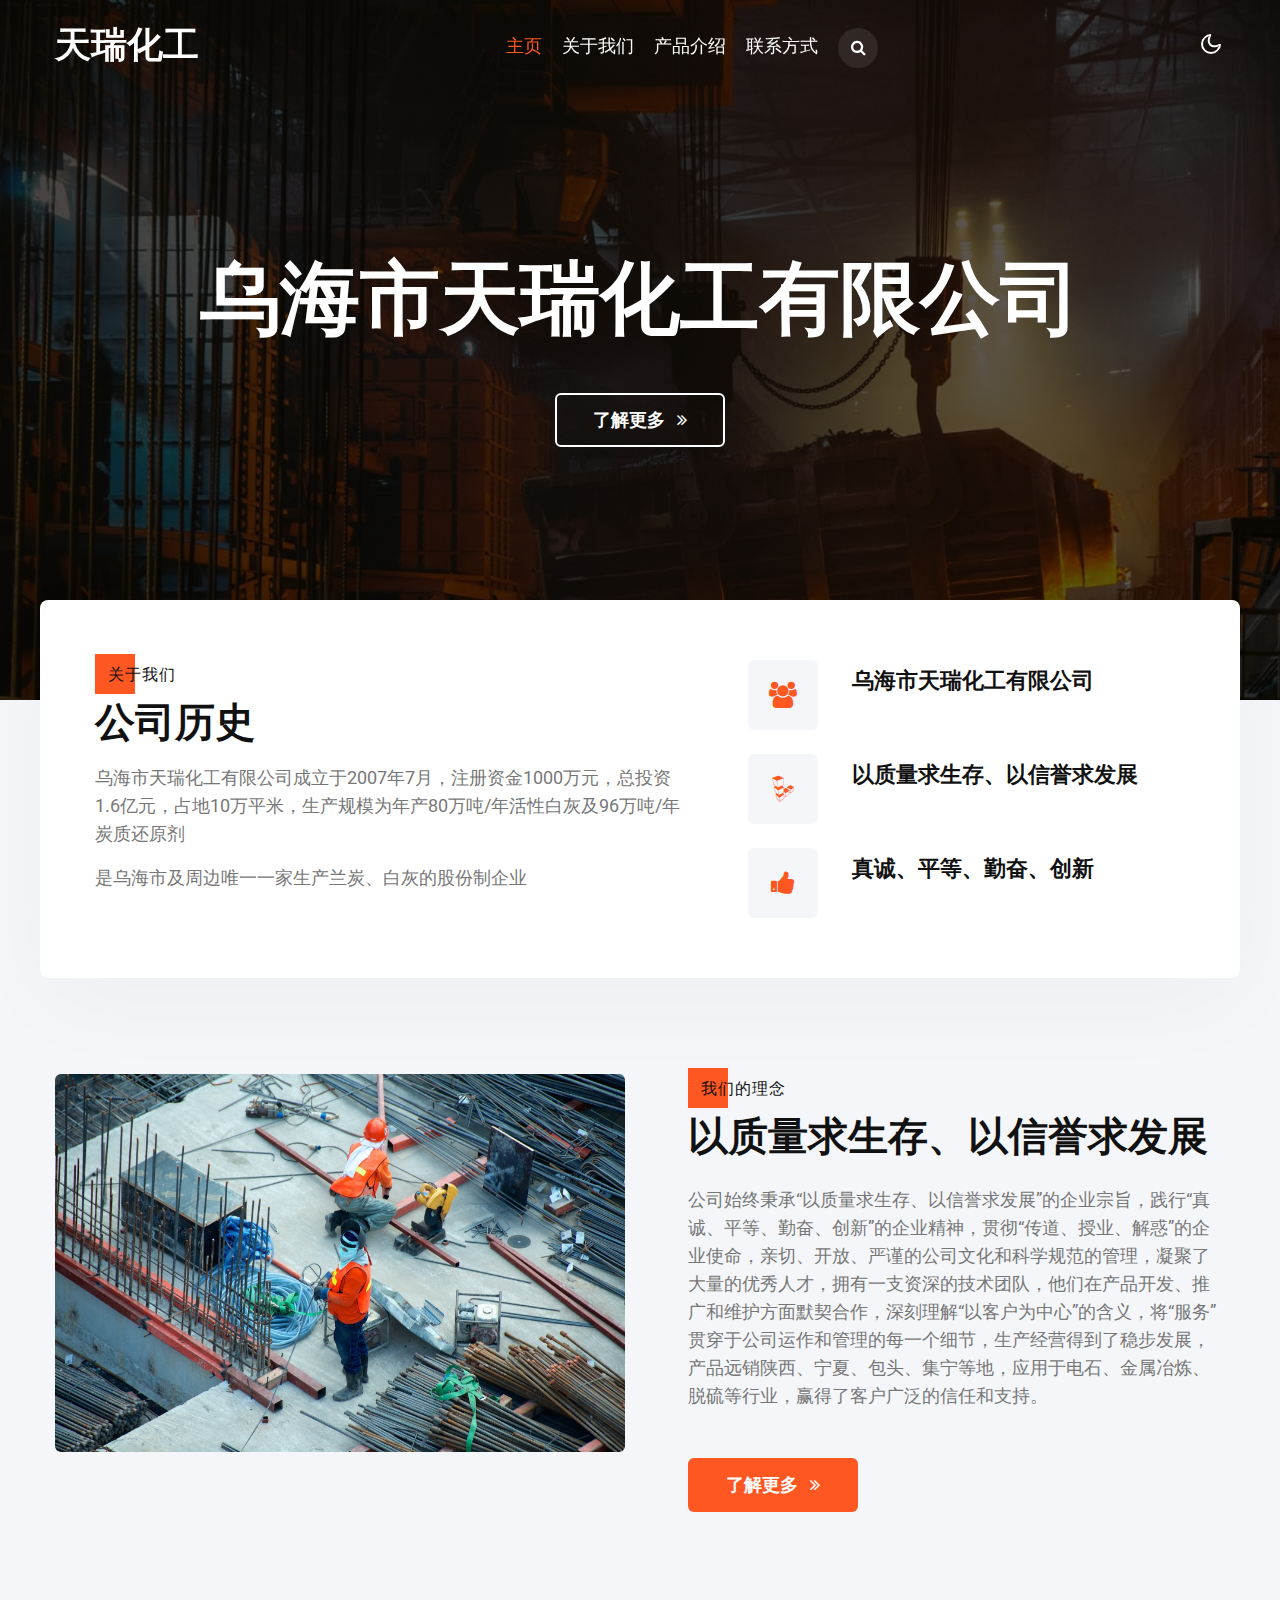
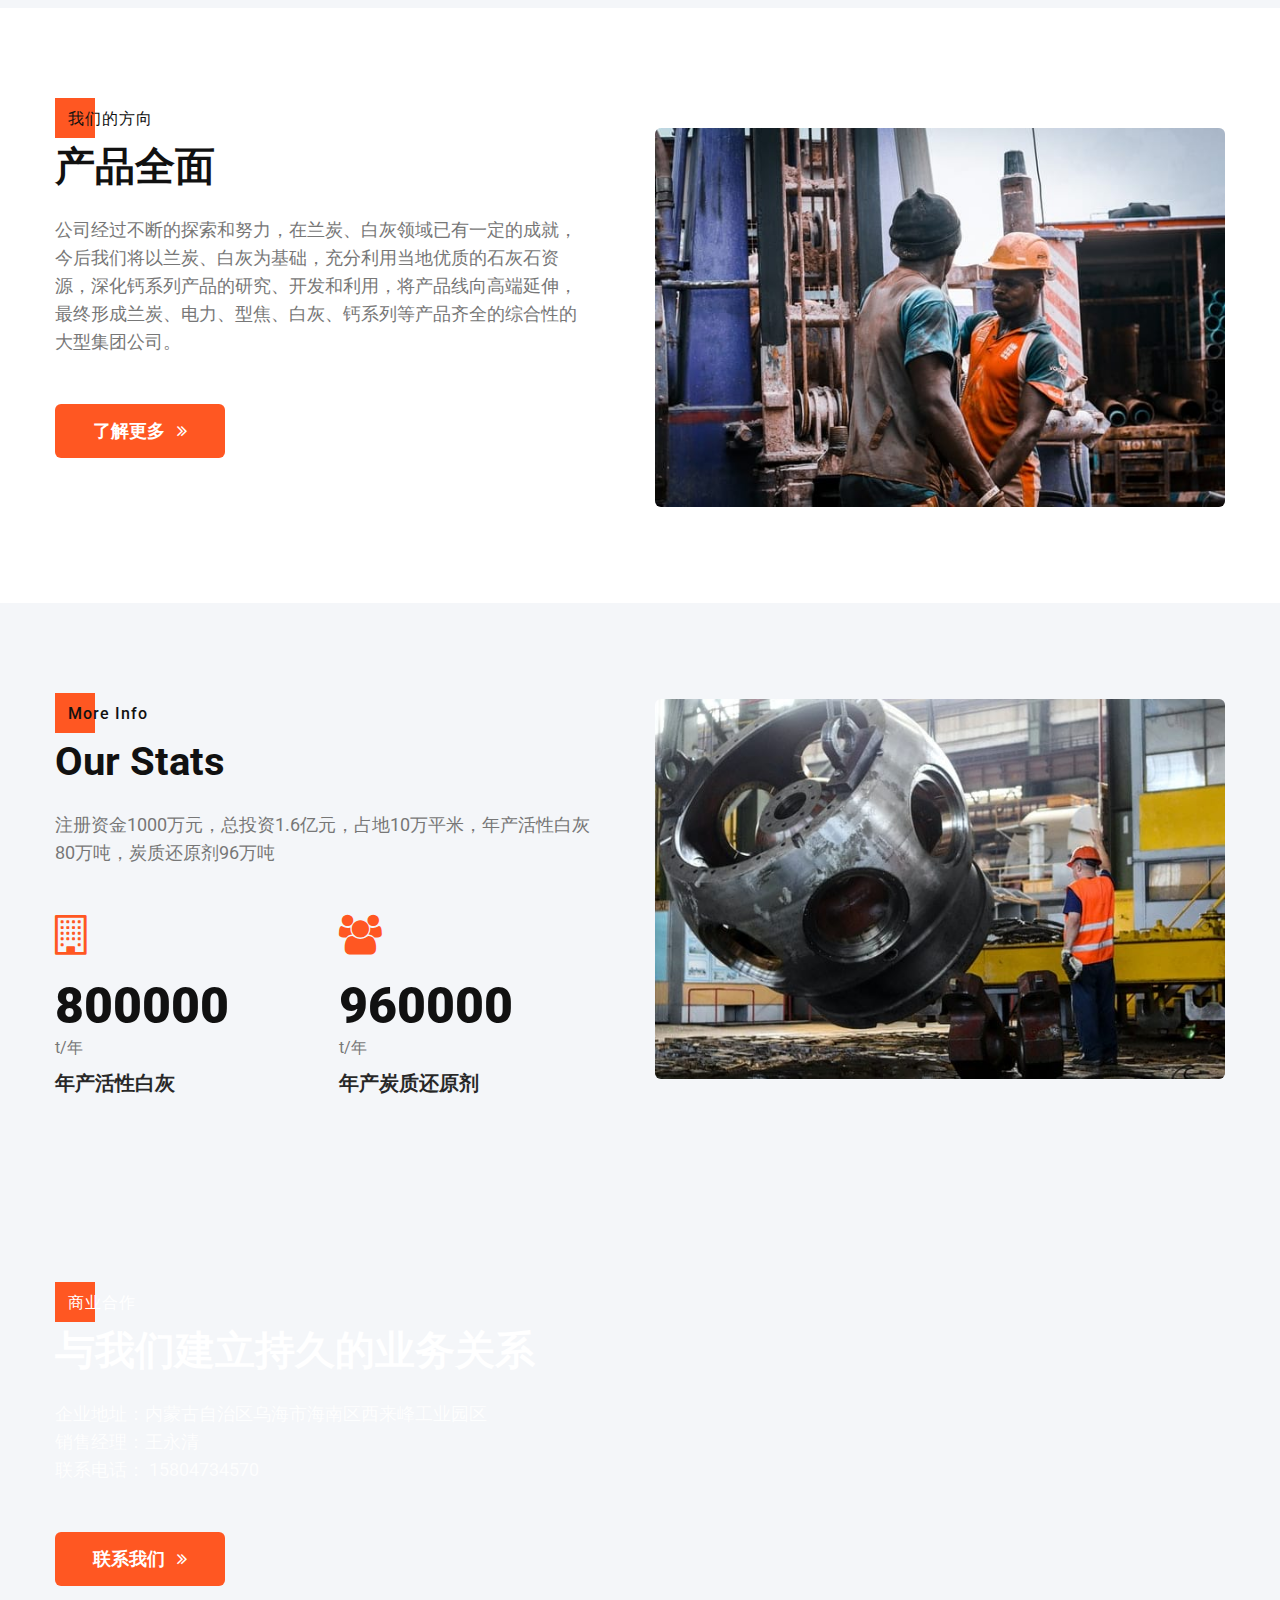
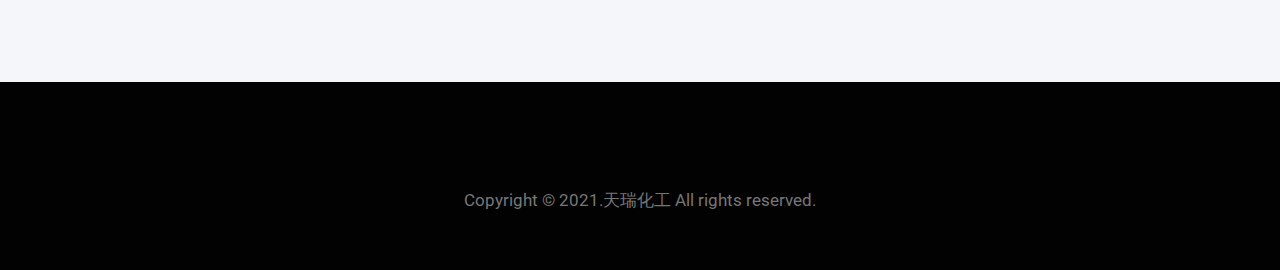
==== commit 9c4b1318: "english to chinese" ====
--- a/index.html
+++ b/index.html
@@ -7,7 +7,7 @@
   <meta name="viewport" content="width=device-width, initial-scale=1, shrink-to-fit=no">
   <meta name="keywords"
     content="Induz Responsive web template, Bootstrap Web Templates, Android Compatible web template, Smartphone Compatible web template, free webdesigns for Nokia, Samsung, LG, SonyEricsson, Motorola web design" />
-  <title>Induz an Industrial Category Bootstrap Responsive Web Template | Home</title>
+  <title>乌海市天瑞化工有限公司 | Home</title>
   <link href="http://fonts.googleapis.com/css2?family=Roboto:ital,wght@0,400;0,500;0,700;0,900;1,400&display=swap"
     rel="stylesheet">
   <!-- Template CSS -->
@@ -21,7 +21,7 @@
       <div class="container">
         <nav class="navbar navbar-expand-lg stroke">
           <a class="navbar-brand" href="index.html">
-            Induz.
+            天瑞化工
           </a>
           <!-- if logo is image enable this   
             <a class="navbar-brand" href="#index.html">
@@ -38,17 +38,17 @@
           <div class="collapse navbar-collapse" id="navbarTogglerDemo02">
             <ul class="navbar-nav mx-lg-auto">
               <li class="nav-item active">
-                <a class="nav-link" href="index.html">Home</a>
+                <a class="nav-link" href="index.html">主页</a>
               </li>
               <li class="nav-item">
-                <a class="nav-link" href="about.html">About</a>
+                <a class="nav-link" href="about.html">关于我们</a>
               </li>
               <li class="nav-item">
-                <a class="nav-link" href="services.html">Services</a>
+                <a class="nav-link" href="services.html">产品介绍</a>
               </li>
-             
+
               <li class="nav-item">
-                <a class="nav-link" href="contact.html">Contact</a>
+                <a class="nav-link" href="contact.html">联系方式</a>
               </li>
               <li class="nav-item mr-lg-3 mr-4" title="Search"><a href="#search" class="search-btn">
                   <span class="fa fa-search" aria-hidden="true"></span></a></li>
@@ -96,7 +96,7 @@
         <div class="bannerhny-info text-center">
           <h3 class="">乌海市天瑞化工有限公司</h3>
           <a class="btn btn-style btn-white mt-sm-5 mt-4" href="about.html">
-            Read More <span class="fa fa-angle-double-right ml-2" aria-hidden="true"></span></a>
+            了解更多 <span class="fa fa-angle-double-right ml-2" aria-hidden="true"></span></a>
         </div>
       </div>
     </div>
@@ -108,12 +108,11 @@
     <div class="container">
       <div class="row upper-sec-grids">
         <div class="col-lg-7 upper-sec-grids-left pr-lg-5">
-          <h6 class="title-subhny mb-2"><span>About Us</span></h6>
-          <h3 class="title-w3l mb-3">Company history.</h3>
-          <p class="mb-3">Lorem ipsum viverra feugiat. Pellen tesque libero ut justo, ultrices in ligula. Semper at
-            tempufddfel. Learn more about our work! Lorem ipsum viverra feugiat.consectetur adipisicing dolor et amet.
+          <h6 class="title-subhny mb-2"><span>关于我们</span></h6>
+          <h3 class="title-w3l mb-3">公司历史</h3>
+          <p class="mb-3">乌海市天瑞化工有限公司成立于2007年7月，注册资金1000万元，总投资1.6亿元，占地10万平米，生产规模为年产80万吨/年活性白灰及96万吨/年炭质还原剂
           </p>
-          <p>Lorem ipsum dolor sit amet consectetur ipsum elit. Qui eligendi vitae sit. Pellen tesque libero ut justo.
+          <p>是乌海市及周边唯一一家生产兰炭、白灰的股份制企业
           </p>
         </div>
         <div class="col-lg-5 upper-sec-grids-right mt-lg-0 mt-5">
@@ -131,7 +130,7 @@
               <span class="fa fa-linode"></span>
             </div>
             <div class="upper-info">
-              <h4><a href="#url">Delivering beyond possible solutions</a></h4>
+              <h4><a href="#url">以质量求生存、以信誉求发展</a></h4>
             </div>
           </div>
           <div class="upper-wrap-grid">
@@ -139,8 +138,7 @@
               <span class="fa fa-thumbs-up"></span>
             </div>
             <div class="upper-info">
-              <h4><a href="#url">Success through
-                  human resources</a></h4>
+              <h4><a href="#url">真诚、平等、勤奋、创新</a></h4>
             </div>
           </div>
 
@@ -158,14 +156,12 @@
           </div>
         </div>
         <div class="col-lg-6 mt-lg-0 mt-5 align-self pl-lg-5">
-          <h6 class="title-subhny mb-2"><span>Our Story</span></h6>
-          <h3 class="title-w3l mx-0">Connecting things,
-            It’s all about people.</h3>
-          <p class="mt-md-4 mt-3">Lorem ipsum viverra feugiat. Pellen tesque libero ut justo,
-            ultrices in ligula. Semper at tempufddfel. Lorem ipsum dolor sit amet
-            elit. Non quae, fugiat nihil ad. Lorem ipsum dolor sit amet. Lorem ipsum init
-            dolor sit, amet elit. Dolor ipsum non velit.</p>
-          <a class="btn btn-style btn-primary mt-sm-5 mt-4" href="about.html"> Read More <span
+          <h6 class="title-subhny mb-2"><span>我们的理念</span></h6>
+          <h3 class="title-w3l mx-0">以质量求生存、以信誉求发展</h3>
+          <p class="mt-md-4 mt-3">
+            公司始终秉承“以质量求生存、以信誉求发展”的企业宗旨，践行“真诚、平等、勤奋、创新”的企业精神，贯彻“传道、授业、解惑”的企业使命，亲切、开放、严谨的公司文化和科学规范的管理，凝聚了大量的优秀人才，拥有一支资深的技术团队，他们在产品开发、推广和维护方面默契合作，深刻理解“以客户为中心”的含义，将“服务”贯穿于公司运作和管理的每一个细节，生产经营得到了稳步发展，产品远销陕西、宁夏、包头、集宁等地，应用于电石、金属冶炼、脱硫等行业，赢得了客户广泛的信任和支持。
+          </p>
+          <a class="btn btn-style btn-primary mt-sm-5 mt-4" href="about.html"> 了解更多 <span
               class="fa fa-angle-double-right ml-2" aria-hidden="true"></span></a>
         </div>
 
@@ -177,18 +173,18 @@
     <div class="container py-lg-5 py-md-4 py-2">
       <div class="row w3l-content-inf">
         <div class="col-lg-6 w3l-content-left">
-          <h6 class="title-subhny mb-2"><span>What We Do</span></h6>
-          <h3 class="title-w3l mb-4">Why Choose Us</h3>
-          <p class="para-sub pr-lg-5 mt-md-4 mt-3 mx-auto">Lorem ipsum dolor sit amet consectetur ipsum elit. Qui
-            eligendi
-            vitae sit.Ea
-            ipsum sed consequuntur illum facere.Lorem ipsum dolor sit amet elit. Non quae, fugiat nihil ad. Lorem ipsum
-            dolor sit amet consectetur.
+          <h6 class="title-subhny mb-2"><span>我们的方向</span></h6>
+          <h3 class="title-w3l mb-4">产品全面</h3>
+          <p class="para-sub pr-lg-5 mt-md-4 mt-3 mx-auto">公司经过不断的探索和努力，在兰炭、白灰领域已有一定的成就，今后我们将以兰炭、白灰为基础，充分利用当地优质的石灰石资源，深化钙系列产品的研究、开发和利用，将产品线向高端延伸，最终形成兰炭、电力、型焦、白灰、钙系列等产品齐全的综合性的大型集团公司。
           </p>
           <a class="btn btn-style btn-outline-light mt-sm-5 mt-4 mr-2" href="about.html">
-            Read More <span class="fa fa-angle-double-right ml-2" aria-hidden="true"></span></a>
-        </div>
-        <div class="col-lg-6 w3l-content-right pl-lg-5 mt-lg-0 mt-5">
+            了解更多 <span class="fa fa-angle-double-right ml-2" aria-hidden="true"></span></a>
+        </div>
+        <div class="col-lg-6 w3l-stats-content-grid-right">
+          <!-- <img src="assets/images/g3.jpg" alt="" class="radius-image img-fluid"> -->
+          <img src="assets/images/g4.jpg" alt="" class="radius-image img-fluid mt-4">
+        </div>
+        <!-- <div class="col-lg-6 w3l-content-right pl-lg-5 mt-lg-0 mt-5">
           <div class="progress-info info1 mb-4">
             <h6 class="progress-tittle">Quality Services <span class="">60%</span></h6>
             <div class="progress">
@@ -230,13 +226,13 @@
               </div>
             </div>
           </div>
-        </div>
+        </div> -->
       </div>
     </div>
   </div>
   <!--//w3l-content-1-->
   <!-- home page block1 -->
-  <section class="home-services py-5 pt-lg-0">
+  <!-- <section class="home-services py-5 pt-lg-0">
     <div class="container py-lg-5 py-4 pt-lg-0">
       <div class="row">
         <div class="col-lg-3 col-6 mt-lg-0 mt-4">
@@ -300,7 +296,7 @@
         </div>
       </div>
     </div>
-  </section>
+  </section> -->
   <!-- //home-page-block1 -->
   <!-- stats -->
   <section class="w3l-stats py-5" id="stats">
@@ -310,20 +306,20 @@
           <div class="title-content text-left">
             <h6 class="title-subhny mb-2"><span>More Info</span></h6>
             <h3 class="title-w3l mb-4">Our Stats</h3>
-            <p class="">Lorem ipsum dolor sit amet,Ea consequuntur illum facere aperiam sequi optio adipisicing.Lorem ipsum dolor sit amet,Ea consequuntur illum facere aperiam sequi optio.</p>
+            <p class="">注册资金1000万元，总投资1.6亿元，占地10万平米，年产活性白灰80万吨，炭质还原剂96万吨</p>
           </div>
           <div class="row stats-con mt-lg-5 mt-4">
             <div class="col-6 stats_info counter_grid">
               <span class="fa fa-building-o"></span>
-              <p class="counter">1800</p>
-              <h4>Worldwide Branches</h4>
+              <p class="counter">800000</p><span>t/年</span>
+              <h4>年产活性白灰</h4>
             </div>
             <div class="col-6 stats_info counter_grid1">
               <span class="fa fa-users"></span>
-              <p class="counter">1920</p>
-              <h4>Qualified Engineers</h4>
-            </div>
-            <div class="col-6 stats_info counter_grid mt-5">
+              <p class="counter">960000</p><span>t/年</span>
+              <h4>年产炭质还原剂</h4>
+            </div>
+            <!-- <div class="col-6 stats_info counter_grid mt-5">
               <span class="fa fa-smile-o"></span>
               <p class="counter">1612</p>
               <h4>Work Facilities</h4>
@@ -332,44 +328,44 @@
               <span class="fa fa-trophy"></span>
               <p class="counter">1980</p>
               <h4>Completed Projects</h4>
-            </div>
+            </div> -->
           </div>
         </div>
         <div class="col-lg-6 w3l-stats-content-grid-right">
           <img src="assets/images/g3.jpg" alt="" class="radius-image img-fluid">
-          <img src="assets/images/g4.jpg" alt="" class="radius-image img-fluid mt-4">
+          <!-- <img src="assets/images/g4.jpg" alt="" class="radius-image img-fluid mt-4"> -->
         </div>
       </div>
     </div>
   </section>
   <!-- //stats -->
   <!-- middle -->
-<div class="w3l-middle py-5">
-  <div class="container py-lg-5 py-md-4">
-    <div class="welcome-left">
-      <h6 class="title-subhny two mb-2"><span>More Info</span></h6>
-      <h3 class="title-w3l two mb-4">We Believe In Building Long Lasting Our Business Relationships.</h3>
-      <p class="pr-lg-5">Lorem ipsum dolor sit amet,Ea consequuntur illum facere aperiam sequi optio adipisicing.Lorem ipsum dolor sit amet,Ea consequuntur illum facere aperiam sequi optio adipisicing. </p>
-      <div class="buttons mt-md-5 mt-4">
-        <a class="btn btn-style btn-white mr-3" href="about.html">
-          Read More <span class="fa fa-angle-double-right ml-2" aria-hidden="true"></span></a>
-          <a class="btn btn-style btn-primary" href="about.html"> Get a quote <span
-            class="fa fa-angle-double-right ml-2" aria-hidden="true"></span></a>
-      
+  <div class="w3l-middle py-5">
+    <div class="container py-lg-5 py-md-4">
+      <div class="welcome-left">
+        <h6 class="title-subhny two mb-2"><span>商业合作</span></h6>
+        <h3 class="title-w3l two mb-4">与我们建立持久的业务关系</h3>
+        <p class="pr-lg-5">企业地址：内蒙古自治区乌海市海南区西来峰工业园区<br/>销售经理：王永清<br/>联系电话： 15804734570
+           </p>
+        <div class="buttons mt-md-5 mt-4">
+          <!-- <a class="btn btn-style btn-white mr-3" href="about.html">
+            Read More <span class="fa fa-angle-double-right ml-2" aria-hidden="true"></span></a> -->
+          <a class="btn btn-style btn-primary" href="contact.html"> 联系我们 <span
+              class="fa fa-angle-double-right ml-2" aria-hidden="true"></span></a>
+
+        </div>
       </div>
     </div>
   </div>
-</div>
-<!-- //middle -->
+  <!-- //middle -->
   <!--/Blog-Posts-->
-  <section class="w3l-blog py-5" id="blog">
+  <!-- <section class="w3l-blog py-5" id="blog">
     <div class="container py-lg-5 py-md-4 py-2">
       <div class="title-content text-left">
         <h6 class="title-subhny mb-2"><span>Our Posts</span></h6>
         <h3 class="title-w3l">Blog Posts</h3>
       </div>
       <div class="row inner-sec-w3ls">
-        <!--/services-grids-->
         <div class="col-lg-4 col-md-6 about-in blog-grid-info text-left mt-5">
           <div class="card img">
             <div class="card-body img">
@@ -453,34 +449,35 @@
       </div>
     </div>
     </div>
-  </section>
+  </section> -->
   <!--//Blog-Posts-->
   <!-- /w3l-newsletter-->
-	<section class="w3l-newsletter">
-		<!-- /form-25-section -->
-		<div class="form-25-main py-5">
-			<div class="container py-lg-5">
-				<div class="forms-25-info">
+  <!-- <section class="w3l-newsletter">
+    <div class="form-25-main py-5">
+      <div class="container py-lg-5">
+        <div class="forms-25-info">
           <div class="title-content text-center mx-0">
             <h6 class="title-subhny two mb-2"><span>Newsletter</span></h6>
             <h3 class="title-w3l two">Subscribe to get the latest
-							<br>news and updates.</h3>
-          </div>
-					<form action="#" method="post" class="signin-form mt-4 mb-2">
-						<div class="forms-gds">
-							<input type="text" name="" placeholder="Name" required />
-							<input type="email" name="" placeholder="Email" required />
-							<button class="btn btn-style btn-primary">Subscribe</button>
-            </div>
-            <p class="mt-4 text-center">By submitting this form, you agree to the <a href="#">privacy policy</a> and <a href="#">terms of use</a></p>
-					</form>
-				</div>
-			</div>
-		</div>
-	</section>
-	<!-- //w3l-newsletter-->
+              <br>news and updates.
+            </h3>
+          </div>
+          <form action="#" method="post" class="signin-form mt-4 mb-2">
+            <div class="forms-gds">
+              <input type="text" name="" placeholder="Name" required />
+              <input type="email" name="" placeholder="Email" required />
+              <button class="btn btn-style btn-primary">Subscribe</button>
+            </div>
+            <p class="mt-4 text-center">By submitting this form, you agree to the <a href="#">privacy policy</a> and <a
+                href="#">terms of use</a></p>
+          </form>
+        </div>
+      </div>
+    </div>
+  </section> -->
+  <!-- //w3l-newsletter-->
   <!--/testimonials-->
-  <section class="w3l-testimonials py-5" id="testimonials">
+  <!-- <section class="w3l-testimonials py-5" id="testimonials">
     <div class="container py-md-5 py-2">
       <div class="row">
         <div class="col-lg-5 pr-lg-5 mb-lg-0 mb-4">
@@ -587,12 +584,12 @@
         </div>
       </div>
     </div>
-  </section>
+  </section> -->
   <!--//testimonials-->
   <!-- footer-28 block -->
   <footer class="footer-28 position-relative py-5">
     <div class="container">
-      <div class="row footer-top-28">
+      <!-- <div class="row footer-top-28">
         <div class="col-lg-5 footer-list-28 pr-lg-5 mt-5">
           <h6 class="footer-title-28">Quick Contact</h6>
           <p class="pr-lg-5">Lorem ipsum viverra feugiat. Pellen tesque libero ut justo, ultrices in ligula. Semper at
@@ -628,16 +625,16 @@
             <div class="col-md-3 col-sm-6 footer-list-28 mt-5">
               <h6 class="footer-title-28">Quick Links</h6>
               <ul>
-                <li><a href="index.html"><span class="fa fa-angle-double-right mr-2" aria-hidden="true"></span> Home</a>
+                <li><a href="index.html"><span class="fa fa-angle-double-right mr-2" aria-hidden="true"></span> 主页</a>
                 </li>
                 <li><a href="about.html"><span class="fa fa-angle-double-right mr-2" aria-hidden="true"></span> About
                     us</a></li>
                 <li><a href="services.html"><span class="fa fa-angle-double-right mr-2" aria-hidden="true"></span>
-                    Services</a></li>
+                    产品介绍</a></li>
                 <li><a href="blog.html"><span class="fa fa-angle-double-right mr-2" aria-hidden="true"></span> Blog
                     Posts</a></li>
                 <li><a href="contact.html"><span class="fa fa-angle-double-right mr-2" aria-hidden="true"></span>
-                    Contact</a></li>
+                    联系方式</a></li>
               </ul>
             </div>
             <div class="col-md-5 col-sm-6 footer-list-28 mt-5">
@@ -671,9 +668,9 @@
 
           </div>
         </div>
-      </div>
+      </div> -->
       <div class="midd-footer-28 align-center py-2 mt-5">
-        <p class="copy-footer-28 text-center">Copyright &copy; 2021.Company name All rights reserved.<a target="_blank" href="https://sc.chinaz.com/moban/">&#x7F51;&#x9875;&#x6A21;&#x677F;</a></p>
+        <p class="copy-footer-28 text-center">Copyright &copy; 2021.天瑞化工 All rights reserved.</p>
       </div>
     </div>
 
